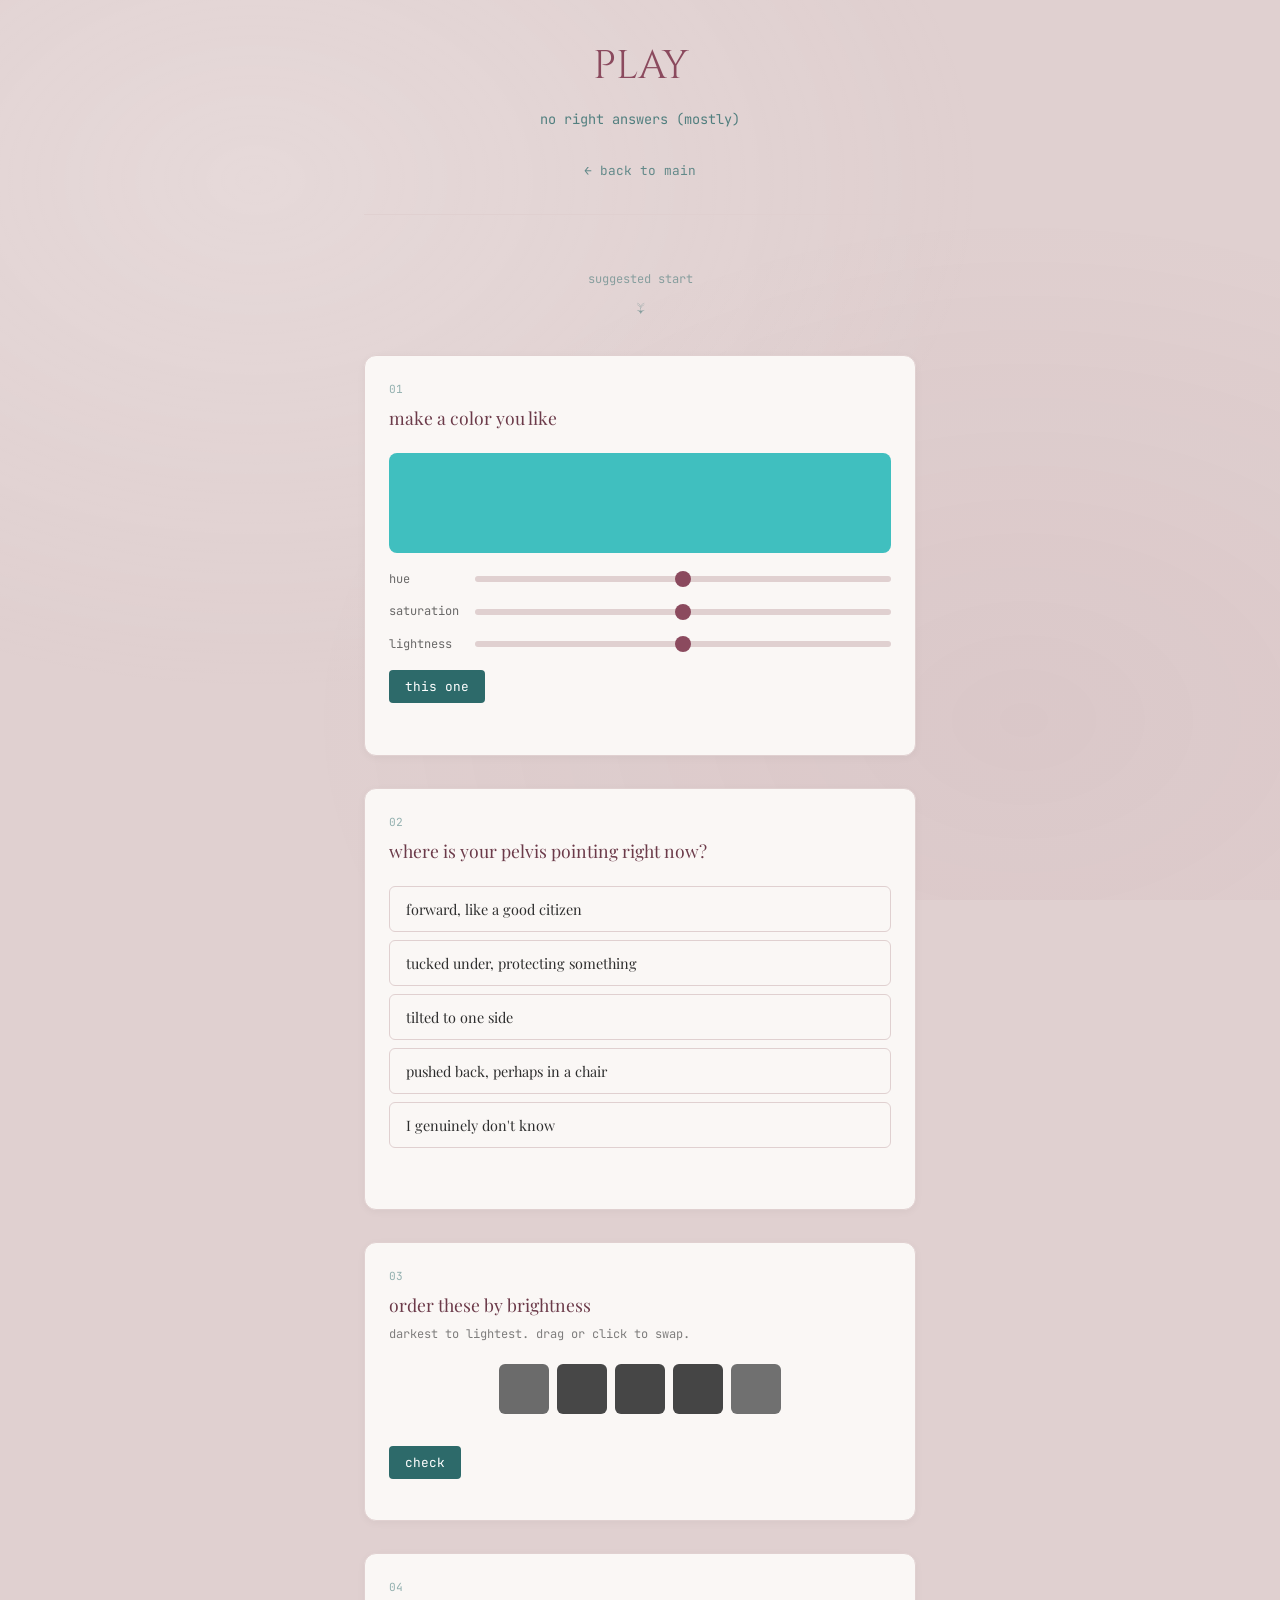
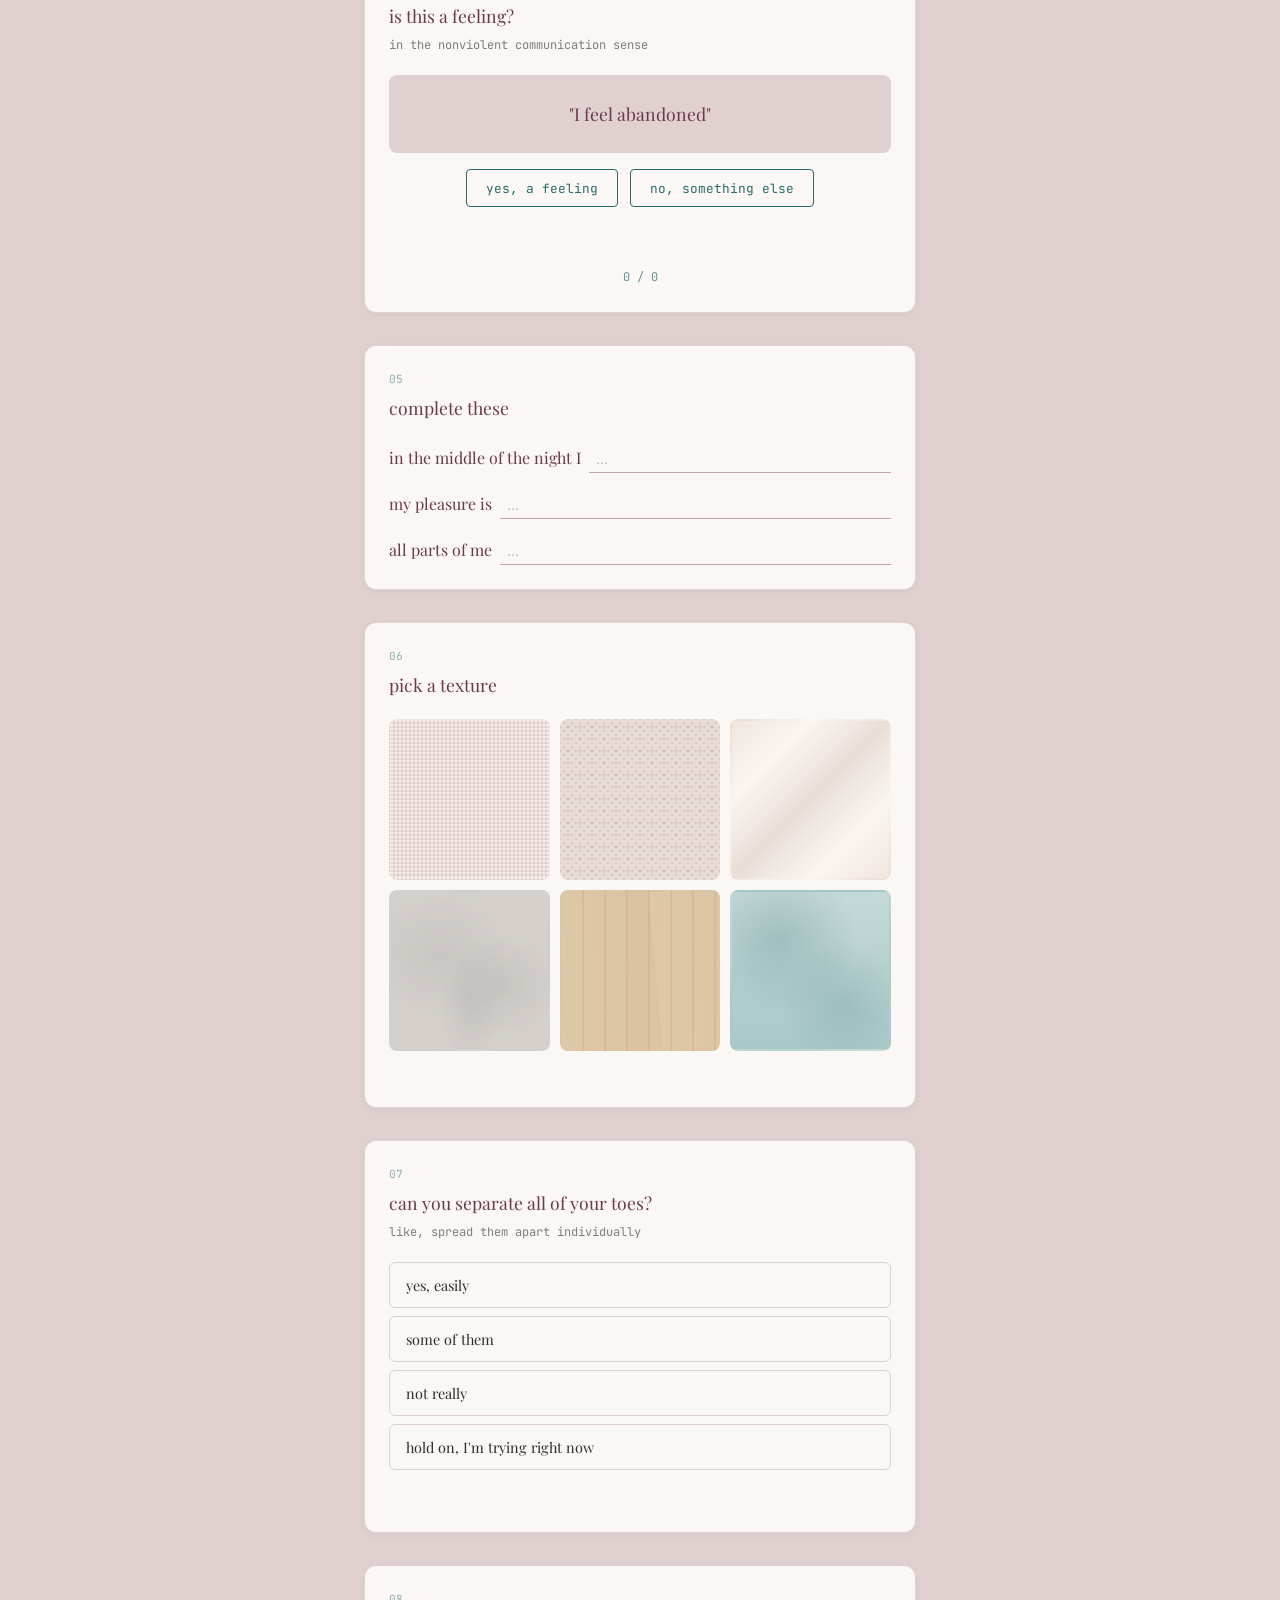
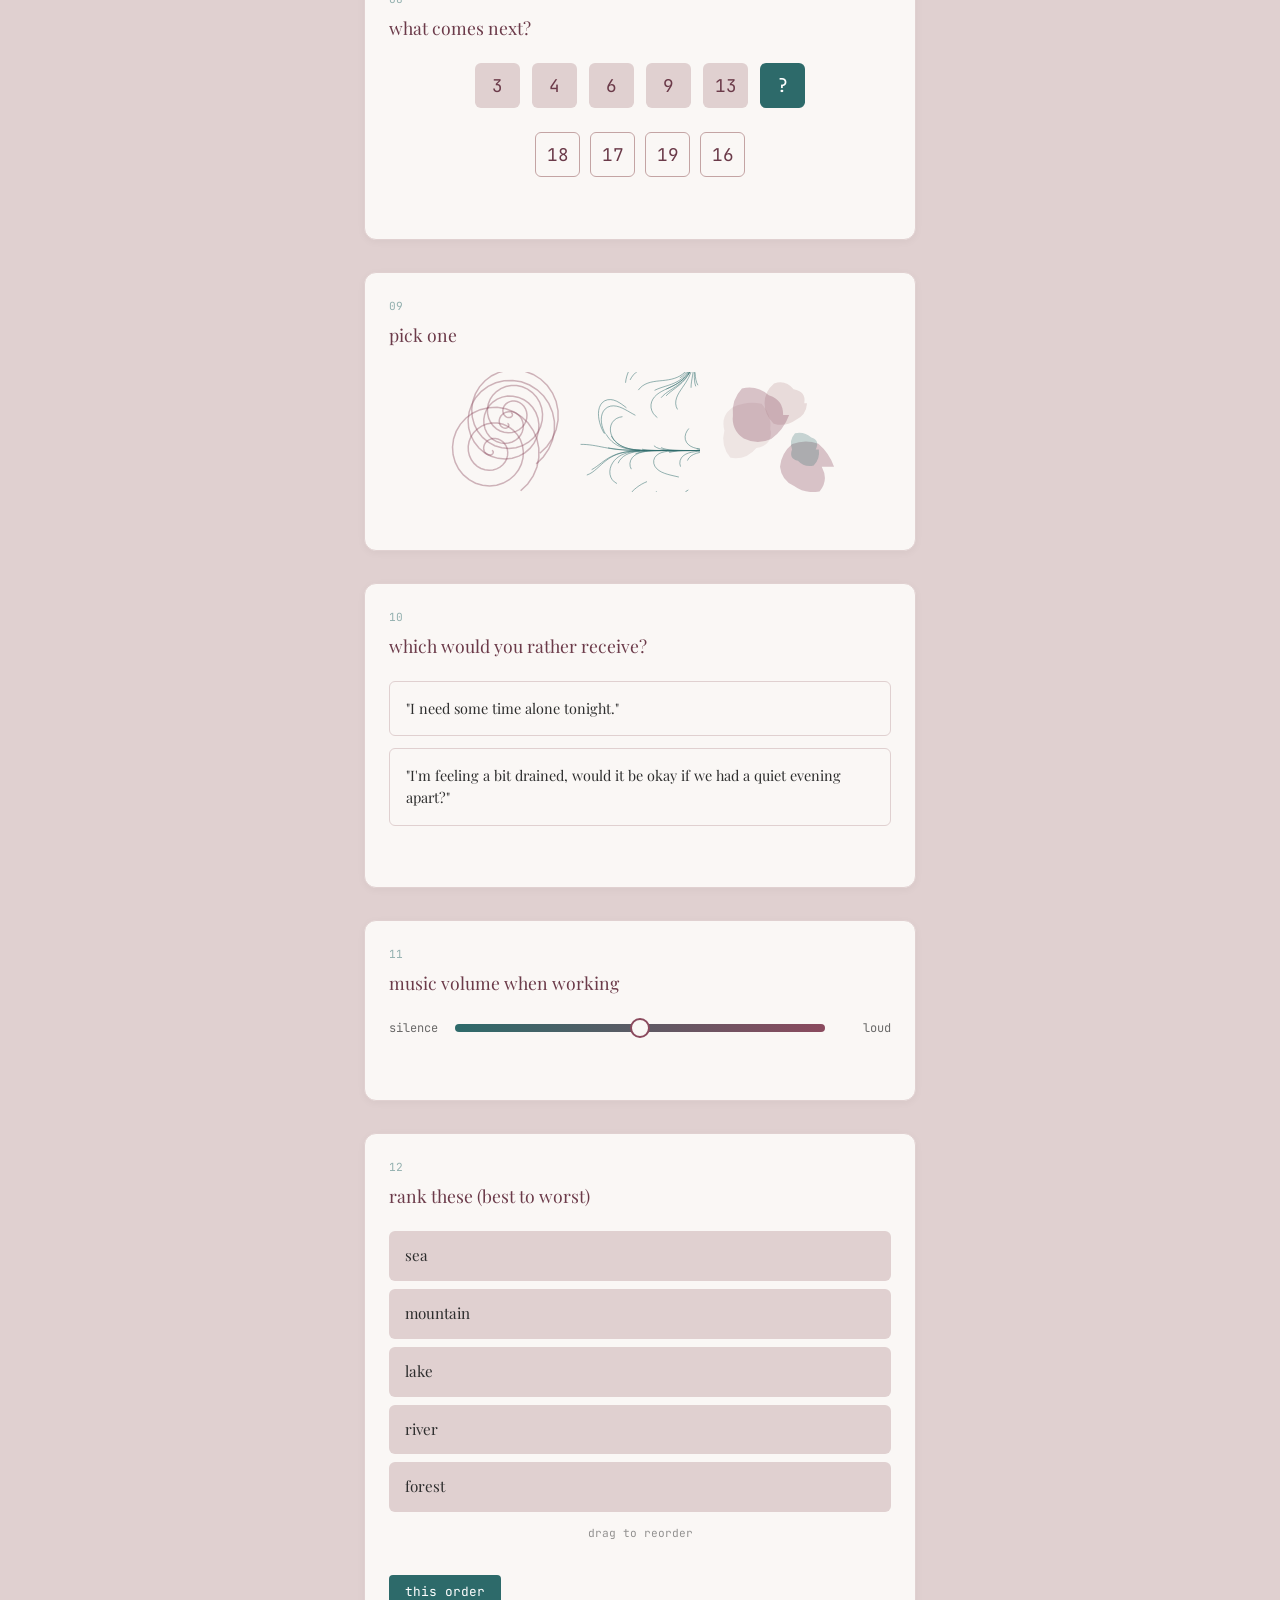
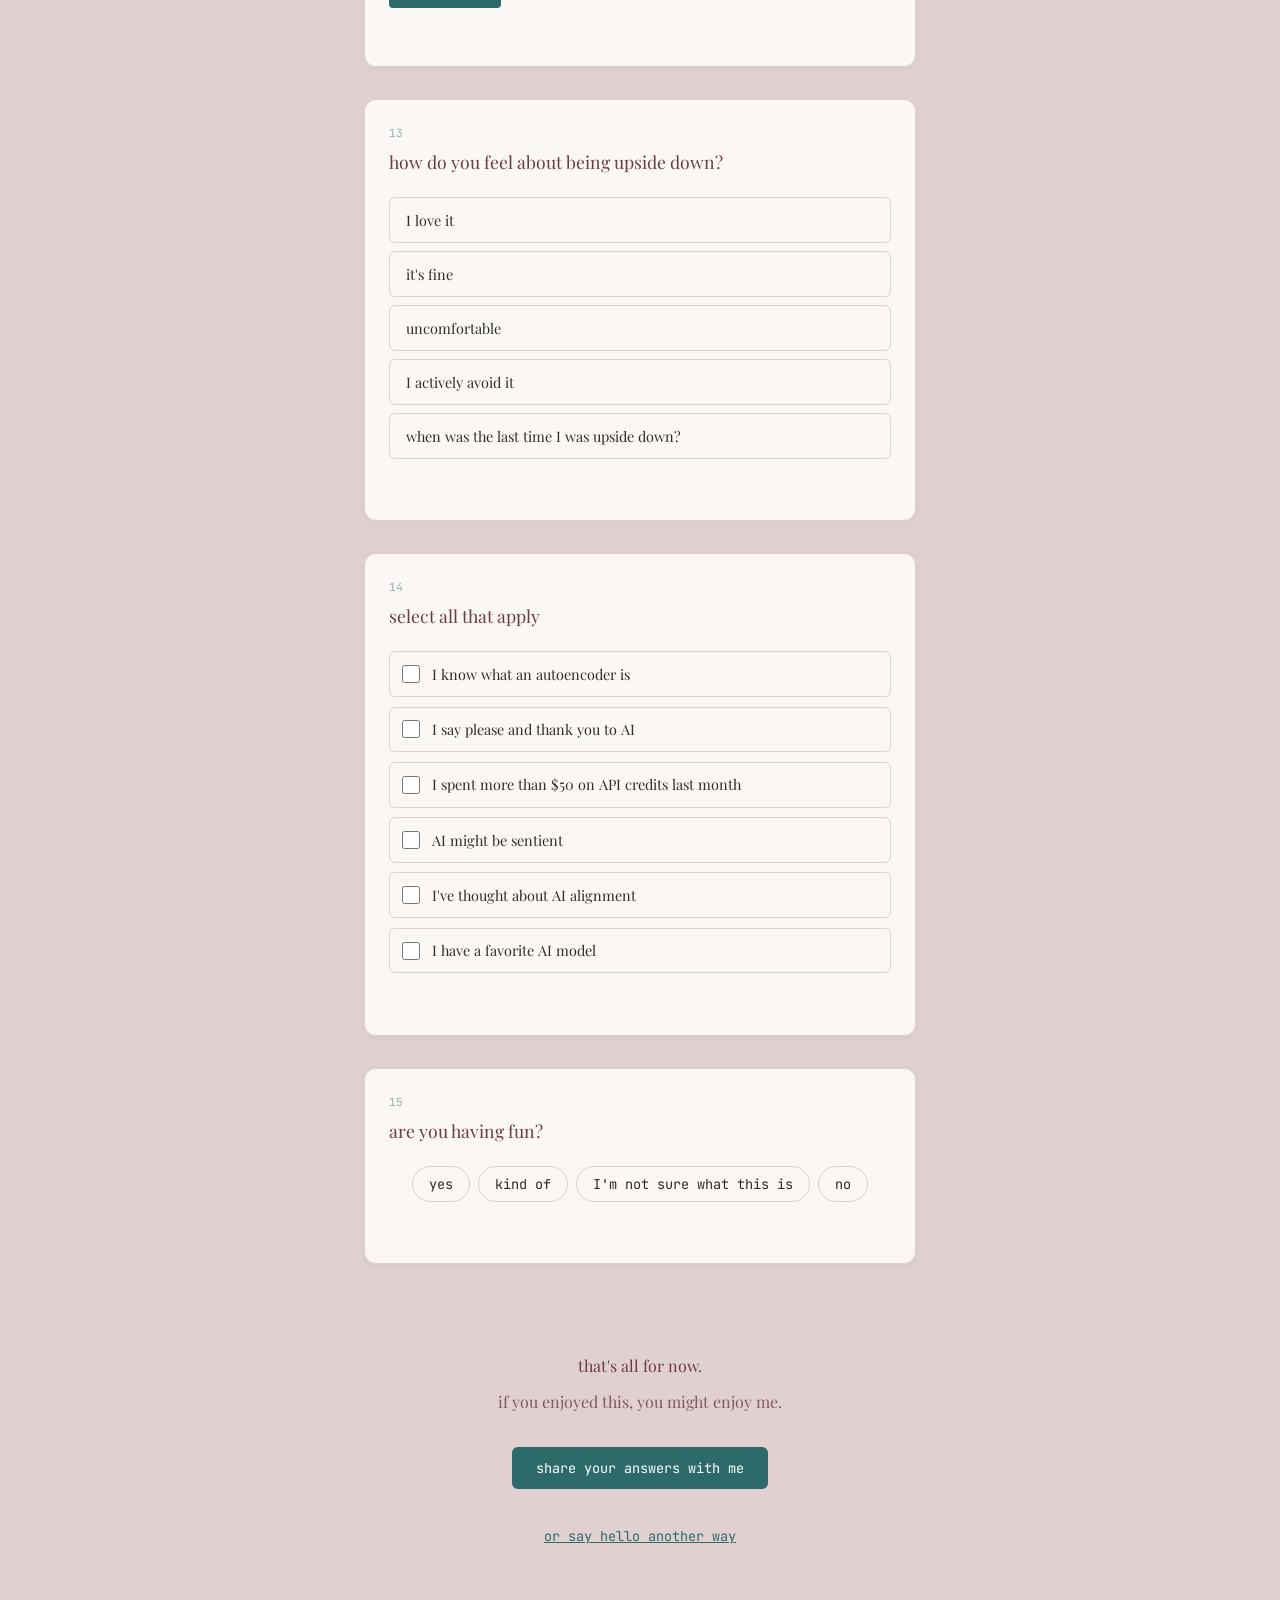
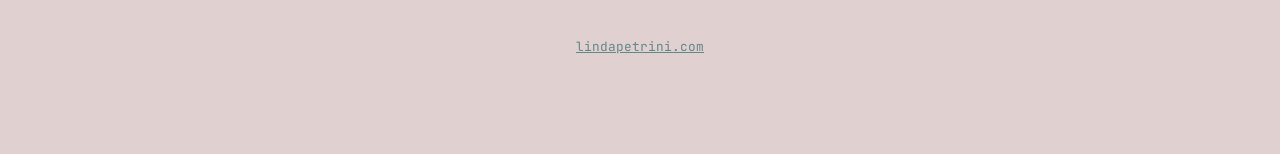
==== playground.html @ 52171fed "Enhance playground with new toys and features New toys added: - Music dial (lower = I like you more)" ====
<!DOCTYPE html>
<html lang="en">
<head>
    <meta charset="UTF-8">
    <meta name="viewport" content="width=device-width, initial-scale=1.0">
    <title>Playground - Linda</title>
    <link rel="preconnect" href="https://fonts.googleapis.com">
    <link rel="preconnect" href="https://fonts.gstatic.com" crossorigin>
    <link href="https://fonts.googleapis.com/css2?family=Cinzel+Decorative:wght@400;700&family=Playfair+Display:ital,wght@0,400;0,600;1,400&family=JetBrains+Mono:wght@400;500&display=swap" rel="stylesheet">
    <link rel="stylesheet" href="styles/main.css">
    <link rel="stylesheet" href="styles/playground.css">
</head>
<body>
    <div class="background-decoration"></div>

    <main class="playground-container">
        <header class="playground-header">
            <h1 class="playground-title">play</h1>
            <p class="playground-subtitle">no right answers (mostly)</p>
            <nav class="playground-nav">
                <a href="index.html" class="nav-link">&larr; back to main</a>
            </nav>
        </header>

        <!-- Suggested path indicator -->
        <div class="path-hint">
            <span class="path-text">suggested start</span>
            <span class="path-arrow">&darr;</span>
        </div>

        <!-- Toy 1: Color Maker -->
        <section class="toy" id="toy-color" data-order="1">
            <div class="toy-header">
                <span class="toy-number">01</span>
                <h2>make a color you like</h2>
            </div>
            <div class="toy-content">
                <div class="color-preview" id="color-preview"></div>
                <div class="color-sliders">
                    <div class="slider-group">
                        <label>hue</label>
                        <input type="range" id="hue-slider" min="0" max="360" value="180">
                    </div>
                    <div class="slider-group">
                        <label>saturation</label>
                        <input type="range" id="sat-slider" min="0" max="100" value="50">
                    </div>
                    <div class="slider-group">
                        <label>lightness</label>
                        <input type="range" id="light-slider" min="0" max="100" value="50">
                    </div>
                </div>
                <button class="toy-action" id="save-color">this one</button>
                <div class="color-saved" id="color-saved"></div>
            </div>
        </section>

        <!-- Toy 2: Body Check -->
        <section class="toy" id="toy-body" data-order="2">
            <div class="toy-header">
                <span class="toy-number">02</span>
                <h2>where is your pelvis pointing right now?</h2>
            </div>
            <div class="toy-content">
                <div class="body-options">
                    <button class="body-option" data-answer="forward">forward, like a good citizen</button>
                    <button class="body-option" data-answer="tucked">tucked under, protecting something</button>
                    <button class="body-option" data-answer="tilted">tilted to one side</button>
                    <button class="body-option" data-answer="back">pushed back, perhaps in a chair</button>
                    <button class="body-option" data-answer="unsure">I genuinely don't know</button>
                </div>
                <div class="body-response" id="body-response"></div>
            </div>
        </section>

        <!-- Toy 3: Shade Order -->
        <section class="toy" id="toy-shades" data-order="3">
            <div class="toy-header">
                <span class="toy-number">03</span>
                <h2>order these by brightness</h2>
                <p class="toy-hint">darkest to lightest. drag or click to swap.</p>
            </div>
            <div class="toy-content">
                <div class="shade-container" id="shade-container"></div>
                <button class="toy-action" id="check-shades">check</button>
                <div class="shade-result" id="shade-result"></div>
            </div>
        </section>

        <!-- Toy 4: Emotion or Not -->
        <section class="toy" id="toy-emotion" data-order="4">
            <div class="toy-header">
                <span class="toy-number">04</span>
                <h2>is this a feeling?</h2>
                <p class="toy-hint">in the nonviolent communication sense</p>
            </div>
            <div class="toy-content">
                <div class="emotion-card" id="emotion-card">
                    <p class="emotion-text" id="emotion-text"></p>
                </div>
                <div class="emotion-buttons">
                    <button class="emotion-btn" id="emotion-yes">yes, a feeling</button>
                    <button class="emotion-btn" id="emotion-no">no, something else</button>
                </div>
                <div class="emotion-feedback" id="emotion-feedback"></div>
                <div class="emotion-score">
                    <span id="emotion-correct">0</span> / <span id="emotion-total">0</span>
                </div>
            </div>
        </section>

        <!-- Toy 5: Autocomplete -->
        <section class="toy" id="toy-autocomplete" data-order="5">
            <div class="toy-header">
                <span class="toy-number">05</span>
                <h2>complete these</h2>
            </div>
            <div class="toy-content">
                <div class="autocomplete-prompts">
                    <div class="autocomplete-item">
                        <span class="prompt-start">in the middle of the night I</span>
                        <input type="text" class="prompt-input-inline" id="auto-1" placeholder="...">
                    </div>
                    <div class="autocomplete-item">
                        <span class="prompt-start">my pleasure is</span>
                        <input type="text" class="prompt-input-inline" id="auto-2" placeholder="...">
                    </div>
                    <div class="autocomplete-item">
                        <span class="prompt-start">all parts of me</span>
                        <input type="text" class="prompt-input-inline" id="auto-3" placeholder="...">
                    </div>
                </div>
            </div>
        </section>

        <!-- Toy 6: Texture Picker -->
        <section class="toy" id="toy-texture" data-order="6">
            <div class="toy-header">
                <span class="toy-number">06</span>
                <h2>pick a texture</h2>
            </div>
            <div class="toy-content">
                <div class="texture-grid" id="texture-grid">
                    <div class="texture-option" data-texture="linen" title="linen"></div>
                    <div class="texture-option" data-texture="wool" title="wool"></div>
                    <div class="texture-option" data-texture="silk" title="silk"></div>
                    <div class="texture-option" data-texture="stone" title="stone"></div>
                    <div class="texture-option" data-texture="wood" title="wood"></div>
                    <div class="texture-option" data-texture="water" title="water"></div>
                </div>
                <div class="texture-chosen" id="texture-chosen"></div>
            </div>
        </section>

        <!-- Toy 7: Toe Test -->
        <section class="toy" id="toy-toes" data-order="7">
            <div class="toy-header">
                <span class="toy-number">07</span>
                <h2>can you separate all of your toes?</h2>
                <p class="toy-hint">like, spread them apart individually</p>
            </div>
            <div class="toy-content">
                <div class="toe-options">
                    <button class="toe-option" data-answer="yes">yes, easily</button>
                    <button class="toe-option" data-answer="some">some of them</button>
                    <button class="toe-option" data-answer="no">not really</button>
                    <button class="toe-option" data-answer="trying">hold on, I'm trying right now</button>
                </div>
                <div class="toe-response" id="toe-response"></div>
                <div class="toe-proof" id="toe-proof">
                    <p class="proof-invite">prove it?</p>
                    <label class="upload-btn">
                        <input type="file" id="toe-upload" accept="image/*" hidden>
                        <span>upload toe pic</span>
                    </label>
                    <div class="toe-preview" id="toe-preview"></div>
                </div>
            </div>
        </section>

        <!-- Toy 8: Sequence -->
        <section class="toy" id="toy-sequence" data-order="8">
            <div class="toy-header">
                <span class="toy-number">08</span>
                <h2>what comes next?</h2>
            </div>
            <div class="toy-content">
                <div class="sequence-display" id="sequence-display"></div>
                <div class="sequence-options" id="sequence-options"></div>
                <div class="sequence-feedback" id="sequence-feedback"></div>
            </div>
        </section>

        <!-- Toy 9: Choose an image -->
        <section class="toy" id="toy-images" data-order="9">
            <div class="toy-header">
                <span class="toy-number">09</span>
                <h2>pick one</h2>
            </div>
            <div class="toy-content">
                <div class="image-grid">
                    <canvas class="image-option" id="image-1" width="120" height="120"></canvas>
                    <canvas class="image-option" id="image-2" width="120" height="120"></canvas>
                    <canvas class="image-option" id="image-3" width="120" height="120"></canvas>
                </div>
                <div class="image-chosen" id="image-chosen"></div>
            </div>
        </section>

        <!-- Toy 10: Message preference -->
        <section class="toy" id="toy-message" data-order="10">
            <div class="toy-header">
                <span class="toy-number">10</span>
                <h2>which would you rather receive?</h2>
            </div>
            <div class="toy-content">
                <div class="message-options">
                    <button class="message-option" data-choice="direct">"I need some time alone tonight."</button>
                    <button class="message-option" data-choice="soft">"I'm feeling a bit drained, would it be okay if we had a quiet evening apart?"</button>
                </div>
                <div class="message-response" id="message-response"></div>
            </div>
        </section>

        <!-- Toy 11: Music dial -->
        <section class="toy" id="toy-music" data-order="11">
            <div class="toy-header">
                <span class="toy-number">11</span>
                <h2>music volume when working</h2>
            </div>
            <div class="toy-content">
                <div class="dial-container">
                    <span class="dial-label">silence</span>
                    <input type="range" id="music-dial" min="0" max="100" value="50" class="dial-slider">
                    <span class="dial-label">loud</span>
                </div>
                <div class="dial-response" id="music-response"></div>
            </div>
        </section>

        <!-- Toy 12: Nature ranking -->
        <section class="toy" id="toy-nature" data-order="12">
            <div class="toy-header">
                <span class="toy-number">12</span>
                <h2>rank these (best to worst)</h2>
            </div>
            <div class="toy-content">
                <div class="rank-container" id="nature-rank">
                    <div class="rank-item" data-item="sea" draggable="true">sea</div>
                    <div class="rank-item" data-item="mountain" draggable="true">mountain</div>
                    <div class="rank-item" data-item="lake" draggable="true">lake</div>
                    <div class="rank-item" data-item="river" draggable="true">river</div>
                    <div class="rank-item" data-item="forest" draggable="true">forest</div>
                </div>
                <p class="rank-hint">drag to reorder</p>
                <button class="toy-action" id="save-nature">this order</button>
                <div class="rank-response" id="nature-response"></div>
            </div>
        </section>

        <!-- Toy 13: Upside down -->
        <section class="toy" id="toy-upside" data-order="13">
            <div class="toy-header">
                <span class="toy-number">13</span>
                <h2>how do you feel about being upside down?</h2>
            </div>
            <div class="toy-content">
                <div class="upside-options">
                    <button class="upside-option" data-answer="love">I love it</button>
                    <button class="upside-option" data-answer="fine">it's fine</button>
                    <button class="upside-option" data-answer="uncomfortable">uncomfortable</button>
                    <button class="upside-option" data-answer="never">I actively avoid it</button>
                    <button class="upside-option" data-answer="when">when was the last time I was upside down?</button>
                </div>
                <div class="upside-response" id="upside-response"></div>
            </div>
        </section>

        <!-- Toy 14: AI quiz -->
        <section class="toy" id="toy-ai" data-order="14">
            <div class="toy-header">
                <span class="toy-number">14</span>
                <h2>select all that apply</h2>
            </div>
            <div class="toy-content">
                <div class="ai-options">
                    <label class="ai-option">
                        <input type="checkbox" data-item="autoencoder">
                        <span>I know what an autoencoder is</span>
                    </label>
                    <label class="ai-option">
                        <input type="checkbox" data-item="polite">
                        <span>I say please and thank you to AI</span>
                    </label>
                    <label class="ai-option">
                        <input type="checkbox" data-item="credits">
                        <span>I spent more than $50 on API credits last month</span>
                    </label>
                    <label class="ai-option">
                        <input type="checkbox" data-item="sentient">
                        <span>AI might be sentient</span>
                    </label>
                    <label class="ai-option">
                        <input type="checkbox" data-item="alignment">
                        <span>I've thought about AI alignment</span>
                    </label>
                    <label class="ai-option">
                        <input type="checkbox" data-item="claude">
                        <span>I have a favorite AI model</span>
                    </label>
                </div>
                <div class="ai-response" id="ai-response"></div>
            </div>
        </section>

        <!-- Toy 15: Are you having fun? -->
        <section class="toy" id="toy-fun" data-order="15">
            <div class="toy-header">
                <span class="toy-number">15</span>
                <h2>are you having fun?</h2>
            </div>
            <div class="toy-content">
                <div class="fun-options">
                    <button class="fun-option" data-answer="yes">yes</button>
                    <button class="fun-option" data-answer="kind-of">kind of</button>
                    <button class="fun-option" data-answer="not-sure">I'm not sure what this is</button>
                    <button class="fun-option" data-answer="no">no</button>
                </div>
                <div class="fun-response" id="fun-response"></div>
            </div>
        </section>

        <!-- End -->
        <section class="playground-end">
            <p>that's all for now.</p>
            <p class="end-note">if you enjoyed this, you might enjoy me.</p>
            <div class="share-section">
                <button class="share-btn" id="share-results">share your answers with me</button>
                <div class="share-output" id="share-output"></div>
            </div>
            <p class="end-link"><a href="index.html">or say hello another way</a></p>
        </section>

        <footer class="playground-footer">
            <a href="https://lindapetrini.com">lindapetrini.com</a>
        </footer>
    </main>

    <script src="scripts/playground.js"></script>
</body>
</html>
---- styles/main.css ----
/* ==========================================
   DATE ME DOC - MAIN STYLES
   Blending warm elegance with interactive elements
   ========================================== */

/* CSS Custom Properties */
:root {
    /* Petrol green + Rosa antico palette */
    --color-cream: #FAF7F5;
    --color-cream-warm: #F5EFEB;
    --color-rosa: #C4A4A4;
    --color-rosa-light: #E0D0D0;
    --color-rosa-dark: #996B6B;
    --color-burgundy: #8B4A5E;
    --color-burgundy-dark: #6B3A49;
    --color-petrol: #2D6A6A;
    --color-petrol-light: #4A8B8B;
    --color-petrol-dark: #1E4A4A;

    /* Terminal/interactive accents - using petrol */
    --color-terminal-green: #4A8B8B;
    --color-terminal-green-dim: #2D6A6A;
    --color-terminal-bg: #1A2626;
    --color-terminal-text: #E0D0D0;

    /* Neutral */
    --color-text: #2D2D2D;
    --color-text-light: #5A5A5A;
    --color-white: #FFFFFF;
    --color-black: #000000;

    /* Typography */
    --font-display: 'Cinzel Decorative', serif;
    --font-body: 'Playfair Display', serif;
    --font-mono: 'JetBrains Mono', monospace;

    /* Spacing */
    --space-xs: 0.5rem;
    --space-sm: 1rem;
    --space-md: 2rem;
    --space-lg: 3rem;
    --space-xl: 4rem;

    /* Borders */
    --radius-sm: 0.5rem;
    --radius-md: 1rem;
    --radius-lg: 1.5rem;

    /* Transitions */
    --transition-fast: 150ms ease;
    --transition-medium: 300ms ease;
    --transition-slow: 500ms ease;
}

/* Reset & Base */
*, *::before, *::after {
    box-sizing: border-box;
    margin: 0;
    padding: 0;
}

html {
    font-size: 16px;
    scroll-behavior: smooth;
}

body {
    font-family: var(--font-body);
    color: var(--color-text);
    background: var(--color-rosa-light);
    line-height: 1.7;
    min-height: 100vh;
}

/* Background decoration */
.background-decoration {
    position: fixed;
    top: 0;
    left: 0;
    right: 0;
    bottom: 0;
    background:
        radial-gradient(ellipse at 20% 20%, rgba(255, 255, 255, 0.2) 0%, transparent 50%),
        radial-gradient(ellipse at 80% 80%, rgba(139, 74, 94, 0.06) 0%, transparent 50%);
    pointer-events: none;
    z-index: -1;
}

/* Container */
.container {
    max-width: 52rem;
    margin: 0 auto;
    padding: var(--space-md);
}

/* Header */
.header {
    text-align: center;
    padding: var(--space-xl) 0 var(--space-lg);
}

.title {
    font-family: var(--font-display);
    font-size: clamp(2.5rem, 8vw, 4rem);
    font-weight: 400;
    color: var(--color-brown-dark);
    letter-spacing: 0.05em;
    margin-bottom: var(--space-sm);
}

.subtitle {
    font-style: italic;
    color: var(--color-text-light);
    font-size: 1.1rem;
}

/* Progress Indicator */
.progress-container {
    display: flex;
    align-items: center;
    justify-content: center;
    gap: 0;
    margin-bottom: var(--space-lg);
    flex-wrap: wrap;
}

.progress-knot {
    display: flex;
    flex-direction: column;
    align-items: center;
    gap: var(--space-xs);
}

.knot-icon {
    width: 3rem;
    height: 3rem;
    border-radius: 50%;
    display: flex;
    align-items: center;
    justify-content: center;
    transition: var(--transition-medium);
    overflow: hidden;
    background: var(--color-cream);
    box-shadow: 0 2px 8px rgba(0, 0, 0, 0.1);
}

.knot-icon.active {
    box-shadow: 0 2px 12px rgba(139, 74, 94, 0.3);
}

.knot-icon.locked {
    opacity: 0.6;
}

.knot-icon.unlocked {
    box-shadow: 0 2px 12px rgba(45, 106, 106, 0.4);
}

.knot-icon canvas {
    border-radius: 50%;
}

.progress-knot span {
    font-size: 0.75rem;
    color: var(--color-text-light);
    text-transform: uppercase;
    letter-spacing: 0.1em;
}

.progress-line {
    width: 3rem;
    height: 2px;
    background: var(--color-cream-warm);
    transition: var(--transition-medium);
}

.progress-line.completed {
    background: var(--color-terminal-green);
}

/* Content Sections */
.content-section {
    background: var(--color-white);
    border-radius: var(--radius-lg);
    padding: var(--space-lg);
    margin-bottom: var(--space-md);
    box-shadow: 0 4px 20px rgba(0, 0, 0, 0.08);
    transition: var(--transition-medium);
}

.content-section.locked {
    display: none;
}

.content-section.unlocking {
    animation: unlockSection 0.6s ease forwards;
}

@keyframes unlockSection {
    from {
        opacity: 0;
        transform: translateY(20px);
    }
    to {
        opacity: 1;
        transform: translateY(0);
    }
}

.section-content h2 {
    font-family: var(--font-display);
    font-size: 1.8rem;
    color: var(--color-brown-dark);
    margin-bottom: var(--space-md);
    text-align: center;
}

.section-content h3 {
    font-size: 1.3rem;
    color: var(--color-burgundy);
    margin-top: var(--space-md);
    margin-bottom: var(--space-sm);
}

.section-content h4 {
    font-size: 1.1rem;
    color: var(--color-burgundy);
    margin-bottom: var(--space-xs);
}

/* Intro Grid */
.intro-grid {
    display: grid;
    grid-template-columns: repeat(auto-fit, minmax(140px, 1fr));
    gap: var(--space-sm);
    margin-bottom: var(--space-md);
}

.intro-card {
    background: var(--color-cream);
    padding: var(--space-sm);
    border-radius: var(--radius-sm);
    text-align: center;
}

.intro-card .label {
    display: block;
    font-size: 0.75rem;
    text-transform: uppercase;
    letter-spacing: 0.1em;
    color: var(--color-text-light);
    margin-bottom: var(--space-xs);
}

.intro-card .value {
    display: block;
    font-weight: 600;
    color: var(--color-burgundy);
}

/* Prose */
.prose {
    font-size: 1.05rem;
}

.prose p {
    margin-bottom: var(--space-sm);
}

.prose ul {
    margin-left: var(--space-md);
    margin-bottom: var(--space-sm);
}

.prose li {
    margin-bottom: var(--space-xs);
}

/* Values List */
.values-list {
    list-style: none;
    margin-left: 0;
}

.values-list li {
    padding-left: var(--space-md);
    position: relative;
}

.values-list li::before {
    content: "~";
    position: absolute;
    left: 0;
    color: var(--color-burgundy);
    font-family: var(--font-mono);
}

/* Two Sides */
.two-sides {
    display: grid;
    grid-template-columns: repeat(auto-fit, minmax(200px, 1fr));
    gap: var(--space-sm);
    margin: var(--space-sm) 0;
}

.side {
    padding: var(--space-sm);
    border-radius: var(--radius-sm);
}

.side.technical {
    background: linear-gradient(135deg, var(--color-cream), #f0f0f0);
    border-left: 3px solid var(--color-terminal-green);
}

.side.embodied {
    background: linear-gradient(135deg, var(--color-cream), var(--color-cream-warm));
    border-left: 3px solid var(--color-burgundy);
}

.side p {
    font-size: 0.95rem;
    margin-bottom: 0;
}

/* Day Timeline */
.day-timeline {
    margin: var(--space-sm) 0;
}

.time-block {
    padding: var(--space-sm) 0;
    padding-left: var(--space-md);
    border-left: 2px solid var(--color-cream-warm);
    position: relative;
}

.time-block::before {
    content: "";
    position: absolute;
    left: -5px;
    top: var(--space-sm);
    width: 8px;
    height: 8px;
    border-radius: 50%;
    background: var(--color-burgundy);
}

.time-block .time {
    font-family: var(--font-mono);
    font-size: 0.85rem;
    color: var(--color-burgundy);
    text-transform: uppercase;
    letter-spacing: 0.05em;
}

.time-block p {
    margin-top: var(--space-xs);
    margin-bottom: 0;
}

/* About You List */
.about-you-list,
.together-list {
    list-style: none;
    margin-left: 0;
    columns: 2;
    column-gap: var(--space-md);
}

.about-you-list li,
.together-list li {
    padding-left: var(--space-sm);
    position: relative;
    break-inside: avoid;
}

.about-you-list li::before,
.together-list li::before {
    content: ">";
    position: absolute;
    left: 0;
    color: var(--color-terminal-green);
    font-family: var(--font-mono);
}

@media (max-width: 500px) {
    .about-you-list,
    .together-list {
        columns: 1;
    }
}

/* Manifestation Grid */
.manifestation-intro {
    font-style: italic;
    text-align: center;
    color: var(--color-text-light);
    margin-bottom: var(--space-md);
}

.manifestation-grid {
    display: grid;
    grid-template-columns: repeat(auto-fit, minmax(250px, 1fr));
    gap: var(--space-sm);
    margin-bottom: var(--space-md);
}

.manifest-item {
    background: var(--color-cream);
    padding: var(--space-sm);
    border-radius: var(--radius-sm);
    border-left: 3px solid var(--color-burgundy);
}

.manifest-item p {
    font-size: 0.95rem;
    margin-bottom: 0;
}

.dealbreakers {
    background: var(--color-cream-warm);
    padding: var(--space-sm);
    border-radius: var(--radius-sm);
    font-style: italic;
}

/* Terminal Box */
.puzzle-invitation {
    margin-top: var(--space-lg);
}

.terminal-box {
    background: var(--color-terminal-bg);
    border-radius: var(--radius-md);
    overflow: hidden;
    box-shadow: 0 4px 20px rgba(0, 0, 0, 0.2);
}

.terminal-header {
    background: #2d2d2d;
    padding: var(--space-xs) var(--space-sm);
    display: flex;
    align-items: center;
    gap: var(--space-xs);
}

.terminal-dot {
    width: 12px;
    height: 12px;
    border-radius: 50%;
    background: #ff5f56;
}

.terminal-dot:nth-child(2) {
    background: #ffbd2e;
}

.terminal-dot:nth-child(3) {
    background: #27ca40;
}

.terminal-title {
    margin-left: var(--space-sm);
    font-family: var(--font-mono);
    font-size: 0.85rem;
    color: var(--color-terminal-text);
    opacity: 0.7;
}

.terminal-body {
    padding: var(--space-md);
}

.terminal-text {
    font-family: var(--font-mono);
    font-size: 0.9rem;
    color: var(--color-terminal-text);
    margin-bottom: var(--space-sm);
    line-height: 1.6;
}

.terminal-text::before {
    content: "> ";
    color: var(--color-terminal-green);
}

.terminal-text.typing::after {
    content: "▋";
    animation: blink 1s step-end infinite;
    color: var(--color-terminal-green);
}

@keyframes blink {
    50% { opacity: 0; }
}

.puzzle-button {
    display: inline-flex;
    align-items: center;
    gap: var(--space-sm);
    background: transparent;
    border: 1px solid var(--color-terminal-green);
    color: var(--color-terminal-green);
    font-family: var(--font-mono);
    font-size: 0.9rem;
    padding: var(--space-sm) var(--space-md);
    border-radius: var(--radius-sm);
    cursor: pointer;
    transition: var(--transition-fast);
    margin-top: var(--space-sm);
}

.puzzle-button:hover {
    background: var(--color-terminal-green);
    color: var(--color-terminal-bg);
}

.button-icon {
    transition: transform var(--transition-fast);
}

.puzzle-button:hover .button-icon {
    transform: translateX(4px);
}

/* Puzzle Sections */
.puzzle-section {
    position: fixed;
    top: 0;
    left: 0;
    right: 0;
    bottom: 0;
    background: rgba(0, 0, 0, 0.9);
    display: none;
    align-items: center;
    justify-content: center;
    z-index: 1000;
    padding: var(--space-md);
}

.puzzle-section.active {
    display: flex;
}

.puzzle-container {
    background: var(--color-white);
    border-radius: var(--radius-lg);
    padding: var(--space-lg);
    max-width: 600px;
    width: 100%;
    max-height: 90vh;
    overflow-y: auto;
    position: relative;
}

.puzzle-header {
    text-align: center;
    margin-bottom: var(--space-md);
}

.puzzle-header h3 {
    font-family: var(--font-display);
    font-size: 1.5rem;
    color: var(--color-brown-dark);
    margin-bottom: var(--space-sm);
}

.puzzle-header p {
    color: var(--color-text-light);
}

.close-puzzle {
    position: absolute;
    top: var(--space-sm);
    right: var(--space-sm);
    background: none;
    border: none;
    font-size: 1.5rem;
    color: var(--color-text-light);
    cursor: pointer;
    width: 2rem;
    height: 2rem;
    display: flex;
    align-items: center;
    justify-content: center;
    border-radius: 50%;
    transition: var(--transition-fast);
}

.close-puzzle:hover {
    background: var(--color-cream);
    color: var(--color-burgundy);
}

/* Knot Display Areas */
.reference-knot {
    display: flex;
    justify-content: center;
    margin-bottom: var(--space-md);
    padding: var(--space-sm);
    background: var(--color-cream);
    border-radius: var(--radius-sm);
}

.reference-knot svg {
    width: 150px;
    height: 150px;
}

.knot-options {
    display: grid;
    grid-template-columns: repeat(2, 1fr);
    gap: var(--space-sm);
}

.knot-option {
    padding: var(--space-sm);
    background: var(--color-cream);
    border-radius: var(--radius-sm);
    cursor: pointer;
    border: 2px solid transparent;
    transition: var(--transition-fast);
    display: flex;
    justify-content: center;
}

.knot-option:hover {
    border-color: var(--color-rosa-light);
}

.knot-option.selected {
    border-color: var(--color-burgundy);
}

.knot-option.correct {
    border-color: var(--color-terminal-green);
    background: rgba(80, 200, 120, 0.1);
}

.knot-option.incorrect {
    border-color: #ff5f56;
    background: rgba(255, 95, 86, 0.1);
}

.knot-option svg {
    width: 100px;
    height: 100px;
}

/* Puzzle 2: Equivalence */
.puzzle-content.equivalence {
    text-align: center;
}

.knot-pair {
    display: flex;
    justify-content: center;
    gap: var(--space-lg);
    margin-bottom: var(--space-md);
    flex-wrap: wrap;
}

.knot-pair .knot-display {
    padding: var(--space-sm);
    background: var(--color-cream);
    border-radius: var(--radius-sm);
}

.knot-pair svg {
    width: 120px;
    height: 120px;
}

.equivalence-buttons {
    display: flex;
    gap: var(--space-sm);
    justify-content: center;
    flex-wrap: wrap;
}

.equiv-button,
.unknot-button {
    padding: var(--space-sm) var(--space-md);
    background: var(--color-cream);
    border: 2px solid var(--color-rosa-light);
    border-radius: var(--radius-sm);
    font-family: var(--font-body);
    font-size: 1rem;
    cursor: pointer;
    transition: var(--transition-fast);
}

.equiv-button:hover,
.unknot-button:hover {
    border-color: var(--color-burgundy);
    background: var(--color-cream-warm);
}

/* Puzzle 3: Unknotting */
.puzzle-content.unknotting {
    text-align: center;
}

.unknot-display {
    display: flex;
    justify-content: center;
    margin-bottom: var(--space-md);
    padding: var(--space-md);
    background: var(--color-cream);
    border-radius: var(--radius-sm);
}

.unknot-display svg {
    width: 180px;
    height: 180px;
}

.unknot-buttons {
    display: flex;
    flex-direction: column;
    gap: var(--space-sm);
    align-items: center;
}

/* Puzzle Feedback */
.puzzle-feedback {
    margin-top: var(--space-md);
    text-align: center;
    min-height: 2rem;
}

.feedback-text {
    font-family: var(--font-mono);
    font-size: 0.9rem;
    padding: var(--space-sm);
    border-radius: var(--radius-sm);
}

.feedback-text.success {
    background: rgba(80, 200, 120, 0.1);
    color: var(--color-terminal-green-dim);
}

.feedback-text.error {
    background: rgba(255, 95, 86, 0.1);
    color: #cc4a42;
}

.feedback-text.hint {
    background: rgba(255, 189, 46, 0.1);
    color: #b38600;
}

/* Contact Section */
.contact-section {
    text-align: center;
    margin-top: var(--space-lg);
    padding-top: var(--space-lg);
    border-top: 1px solid var(--color-cream-warm);
}

.contact-section h3 {
    font-family: var(--font-display);
    font-size: 1.5rem;
    margin-bottom: var(--space-sm);
}

.contact-links {
    display: flex;
    justify-content: center;
    gap: var(--space-md);
    margin: var(--space-md) 0;
}

.contact-link {
    display: inline-flex;
    align-items: center;
    gap: var(--space-xs);
    padding: var(--space-sm) var(--space-md);
    background: var(--color-burgundy);
    color: var(--color-white);
    text-decoration: none;
    border-radius: var(--radius-sm);
    font-family: var(--font-mono);
    transition: var(--transition-fast);
}

.contact-link:hover {
    background: var(--color-brown-dark);
    transform: translateY(-2px);
}

.contact-icon {
    font-size: 1.2rem;
}

.contact-note {
    font-style: italic;
    color: var(--color-text-light);
    font-size: 0.95rem;
}

/* Footer */
.footer {
    text-align: center;
    padding: var(--space-lg) 0;
    color: var(--color-text-light);
    font-size: 0.9rem;
}

.footer a {
    color: var(--color-burgundy);
    text-decoration: none;
}

.footer a:hover {
    text-decoration: underline;
}

.footer .playground-link {
    font-family: var(--font-mono);
    font-size: 0.8rem;
    color: var(--color-petrol);
    opacity: 0.7;
    transition: opacity 0.2s;
}

.footer .playground-link:hover {
    opacity: 1;
}

/* Prompt Sections */
.prompt-section {
    position: fixed;
    top: 0;
    left: 0;
    right: 0;
    bottom: 0;
    background: rgba(26, 38, 38, 0.95);
    display: none;
    align-items: center;
    justify-content: center;
    z-index: 1000;
    padding: var(--space-md);
}

.prompt-section.active {
    display: flex;
}

.prompt-container {
    background: var(--color-cream);
    border-radius: var(--radius-lg);
    padding: var(--space-lg);
    max-width: 500px;
    width: 100%;
    max-height: 90vh;
    overflow-y: auto;
    position: relative;
    transition: transform 0.3s ease;
}

.prompt-container.nudge {
    animation: nudge 0.3s ease;
}

@keyframes nudge {
    0%, 100% { transform: translateX(0); }
    25% { transform: translateX(-5px); }
    75% { transform: translateX(5px); }
}

.prompt-header {
    text-align: center;
    margin-bottom: var(--space-md);
}

.prompt-header h3 {
    font-family: var(--font-display);
    font-size: 1.4rem;
    color: var(--color-burgundy-dark);
    margin-bottom: var(--space-sm);
}

.prompt-subtext {
    color: var(--color-text-light);
    font-style: italic;
    font-size: 0.95rem;
}

.prompt-content {
    text-align: center;
}

.abstract-pattern {
    margin: 0 auto var(--space-md);
    border-radius: var(--radius-md);
    overflow: hidden;
    display: flex;
    justify-content: center;
}

.abstract-pattern canvas {
    border-radius: var(--radius-md);
    max-width: 100%;
    height: auto;
}

.prompt-instruction {
    color: var(--color-text-light);
    font-size: 0.9rem;
    margin-bottom: var(--space-md);
}

.prompt-inputs {
    display: flex;
    flex-direction: column;
    gap: var(--space-sm);
    margin-bottom: var(--space-md);
}

.prompt-input {
    padding: var(--space-sm);
    border: 1px solid var(--color-rosa);
    border-radius: var(--radius-sm);
    font-family: var(--font-body);
    font-size: 1rem;
    background: var(--color-cream-warm);
    transition: var(--transition-fast);
}

.prompt-input:focus {
    outline: none;
    border-color: var(--color-petrol);
    box-shadow: 0 0 0 2px rgba(45, 106, 106, 0.2);
}

.prompt-textarea {
    width: 100%;
    min-height: 120px;
    padding: var(--space-sm);
    border: 1px solid var(--color-rosa);
    border-radius: var(--radius-sm);
    font-family: var(--font-body);
    font-size: 1rem;
    background: var(--color-cream-warm);
    resize: vertical;
    margin-bottom: var(--space-md);
    transition: var(--transition-fast);
}

.prompt-textarea:focus {
    outline: none;
    border-color: var(--color-petrol);
    box-shadow: 0 0 0 2px rgba(45, 106, 106, 0.2);
}

.submit-prompt {
    padding: var(--space-sm) var(--space-lg);
    background: var(--color-petrol);
    color: var(--color-cream);
    border: none;
    border-radius: var(--radius-sm);
    font-family: var(--font-mono);
    font-size: 0.95rem;
    cursor: pointer;
    transition: var(--transition-fast);
}

.submit-prompt:hover {
    background: var(--color-petrol-dark);
}

.close-prompt {
    position: absolute;
    top: var(--space-sm);
    right: var(--space-sm);
    background: none;
    border: none;
    font-size: 1.5rem;
    color: var(--color-text-light);
    cursor: pointer;
    width: 2rem;
    height: 2rem;
    display: flex;
    align-items: center;
    justify-content: center;
    border-radius: 50%;
    transition: var(--transition-fast);
}

.close-prompt:hover {
    background: var(--color-rosa-light);
    color: var(--color-burgundy);
}

/* Prompt invitation (replaces puzzle-invitation) */
.prompt-invitation {
    margin-top: var(--space-lg);
}

.prompt-button {
    display: inline-flex;
    align-items: center;
    gap: var(--space-sm);
    background: transparent;
    border: 1px solid var(--color-terminal-green);
    color: var(--color-terminal-green);
    font-family: var(--font-mono);
    font-size: 0.9rem;
    padding: var(--space-sm) var(--space-md);
    border-radius: var(--radius-sm);
    cursor: pointer;
    transition: var(--transition-fast);
    margin-top: var(--space-sm);
}

.prompt-button:hover {
    background: var(--color-terminal-green);
    color: var(--color-terminal-bg);
}

/* Easter Eggs */
.easter-egg-word {
    cursor: pointer;
    transition: var(--transition-fast);
    border-bottom: 1px dotted transparent;
}

.easter-egg-word:hover {
    color: var(--color-petrol);
    border-bottom-color: var(--color-petrol);
}

.easter-egg-popup {
    position: fixed;
    top: 0;
    left: 0;
    right: 0;
    bottom: 0;
    background: rgba(26, 38, 38, 0.9);
    display: none;
    align-items: center;
    justify-content: center;
    z-index: 2000;
    padding: var(--space-md);
}

.easter-egg-popup.active {
    display: flex;
}

.easter-egg-content {
    background: var(--color-cream);
    padding: var(--space-lg);
    border-radius: var(--radius-lg);
    max-width: 400px;
    text-align: center;
    animation: popIn 0.3s ease;
}

@keyframes popIn {
    from {
        transform: scale(0.9);
        opacity: 0;
    }
    to {
        transform: scale(1);
        opacity: 1;
    }
}

.easter-egg-text {
    font-size: 1.05rem;
    line-height: 1.7;
    margin-bottom: var(--space-md);
    color: var(--color-text);
}

.easter-egg-content button {
    padding: var(--space-xs) var(--space-md);
    background: var(--color-petrol);
    color: var(--color-cream);
    border: none;
    border-radius: var(--radius-sm);
    font-family: var(--font-mono);
    font-size: 0.85rem;
    cursor: pointer;
    transition: var(--transition-fast);
}

.easter-egg-content button:hover {
    background: var(--color-petrol-dark);
}

/* Draggable title */
#draggable-title {
    cursor: grab;
    user-select: none;
    transition: var(--transition-fast);
}

#draggable-title:active {
    cursor: grabbing;
}

#draggable-title.dragging {
    opacity: 0.6;
    transform: scale(0.95);
}

/* Drop zone for easter egg */
.drop-zone {
    position: fixed;
    bottom: var(--space-lg);
    right: var(--space-lg);
    width: 60px;
    height: 60px;
    border: 2px dashed var(--color-petrol);
    border-radius: 50%;
    display: flex;
    align-items: center;
    justify-content: center;
    opacity: 0;
    pointer-events: none;
    transition: var(--transition-medium);
    background: rgba(45, 106, 106, 0.1);
}

.drop-zone.visible {
    opacity: 1;
    pointer-events: all;
}

.drop-zone.hover {
    background: rgba(45, 106, 106, 0.3);
    transform: scale(1.1);
    border-style: solid;
}

.drop-zone span {
    font-family: var(--font-mono);
    color: var(--color-petrol);
    font-size: 1.5rem;
}

/* Sparkle animation */
.sparkle {
    position: fixed;
    width: 8px;
    height: 8px;
    border-radius: 50%;
    pointer-events: none;
    animation: sparkleAnim 1s ease-out forwards;
    z-index: 3000;
}

@keyframes sparkleAnim {
    0% {
        transform: scale(0) rotate(0deg);
        opacity: 1;
    }
    50% {
        transform: scale(1) rotate(180deg);
        opacity: 0.8;
    }
    100% {
        transform: scale(0.5) rotate(360deg) translateY(-50px);
        opacity: 0;
    }
}

/* Responsive */
@media (max-width: 600px) {
    .container {
        padding: var(--space-sm);
    }

    .content-section {
        padding: var(--space-md);
    }

    .knot-options {
        grid-template-columns: 1fr;
    }

    .progress-container {
        gap: var(--space-xs);
    }

    .progress-line {
        width: 1.5rem;
    }

    .drop-zone {
        bottom: var(--space-sm);
        right: var(--space-sm);
    }

    .prompt-container {
        padding: var(--space-md);
    }
}
---- styles/playground.css ----
/**
 * Playground Styles
 * A scattered collection of interactive toys
 */

/* Layout */
.playground-container {
    max-width: 600px;
    margin: 0 auto;
    padding: 2rem 1.5rem 4rem;
}

.playground-header {
    text-align: center;
    margin-bottom: 3rem;
    padding-bottom: 2rem;
    border-bottom: 1px solid var(--color-rosa-light);
}

.playground-title {
    font-family: var(--font-display);
    font-size: 2.5rem;
    color: var(--color-burgundy);
    margin-bottom: 0.5rem;
    font-weight: 400;
}

.playground-subtitle {
    font-family: var(--font-mono);
    font-size: 0.85rem;
    color: var(--color-petrol);
    opacity: 0.8;
}

.playground-nav {
    margin-top: 1.5rem;
}

.nav-link {
    font-family: var(--font-mono);
    font-size: 0.8rem;
    color: var(--color-petrol);
    text-decoration: none;
    opacity: 0.7;
    transition: opacity 0.2s;
}

.nav-link:hover {
    opacity: 1;
}

/* Path hint */
.path-hint {
    text-align: center;
    margin-bottom: 2rem;
    opacity: 0.5;
}

.path-text {
    font-family: var(--font-mono);
    font-size: 0.75rem;
    color: var(--color-petrol);
}

.path-arrow {
    display: block;
    font-size: 1.2rem;
    color: var(--color-petrol);
    animation: gentle-bounce 2s ease-in-out infinite;
}

@keyframes gentle-bounce {
    0%, 100% { transform: translateY(0); }
    50% { transform: translateY(4px); }
}

/* Individual Toy */
.toy {
    background: var(--color-cream);
    border-radius: 12px;
    padding: 1.5rem;
    margin-bottom: 2rem;
    box-shadow: 0 2px 8px rgba(0, 0, 0, 0.04);
    border: 1px solid var(--color-rosa-light);
}

.toy-header {
    margin-bottom: 1.25rem;
}

.toy-number {
    font-family: var(--font-mono);
    font-size: 0.7rem;
    color: var(--color-petrol);
    opacity: 0.5;
    display: block;
    margin-bottom: 0.25rem;
}

.toy-header h2 {
    font-family: var(--font-body);
    font-size: 1.1rem;
    font-weight: 400;
    color: var(--color-burgundy-dark);
    margin: 0;
}

.toy-hint {
    font-family: var(--font-mono);
    font-size: 0.75rem;
    color: var(--color-text);
    opacity: 0.6;
    margin-top: 0.25rem;
}

.toy-content {
    /* Container for toy interactions */
}

.toy-action {
    font-family: var(--font-mono);
    font-size: 0.8rem;
    padding: 0.5rem 1rem;
    background: var(--color-petrol);
    color: white;
    border: none;
    border-radius: 4px;
    cursor: pointer;
    transition: all 0.2s;
    margin-top: 1rem;
}

.toy-action:hover {
    background: var(--color-petrol-light);
}

/* Toy 1: Color Maker */
.color-preview {
    width: 100%;
    height: 100px;
    border-radius: 8px;
    background: hsl(180, 50%, 50%);
    margin-bottom: 1rem;
    transition: background 0.1s;
}

.color-sliders {
    display: flex;
    flex-direction: column;
    gap: 0.75rem;
}

.slider-group {
    display: flex;
    align-items: center;
    gap: 1rem;
}

.slider-group label {
    font-family: var(--font-mono);
    font-size: 0.75rem;
    color: var(--color-text);
    width: 70px;
    opacity: 0.7;
}

.slider-group input[type="range"] {
    flex: 1;
    height: 6px;
    -webkit-appearance: none;
    background: var(--color-rosa-light);
    border-radius: 3px;
    outline: none;
}

.slider-group input[type="range"]::-webkit-slider-thumb {
    -webkit-appearance: none;
    width: 16px;
    height: 16px;
    background: var(--color-burgundy);
    border-radius: 50%;
    cursor: pointer;
}

.color-saved {
    font-family: var(--font-mono);
    font-size: 0.8rem;
    color: var(--color-petrol);
    margin-top: 0.75rem;
    min-height: 1.2em;
}

/* Toy 2: Body Check */
.body-options {
    display: flex;
    flex-direction: column;
    gap: 0.5rem;
}

.body-option {
    font-family: var(--font-body);
    font-size: 0.9rem;
    padding: 0.75rem 1rem;
    background: transparent;
    border: 1px solid var(--color-rosa-light);
    border-radius: 6px;
    cursor: pointer;
    text-align: left;
    transition: all 0.2s;
    color: var(--color-text);
}

.body-option:hover {
    border-color: var(--color-petrol);
    background: rgba(45, 106, 106, 0.05);
}

.body-option.selected {
    border-color: var(--color-petrol);
    background: rgba(45, 106, 106, 0.1);
}

.body-response {
    font-family: var(--font-body);
    font-style: italic;
    font-size: 0.9rem;
    color: var(--color-petrol);
    margin-top: 1rem;
    min-height: 1.5em;
}

/* Toy 3: Shade Order */
.shade-container {
    display: flex;
    gap: 8px;
    justify-content: center;
    flex-wrap: wrap;
    margin-bottom: 1rem;
}

.shade-box {
    width: 50px;
    height: 50px;
    border-radius: 6px;
    cursor: pointer;
    transition: transform 0.2s, box-shadow 0.2s;
    border: 2px solid transparent;
}

.shade-box:hover {
    transform: scale(1.05);
}

.shade-box.selected {
    border-color: var(--color-burgundy);
    box-shadow: 0 0 0 2px var(--color-burgundy);
}

.shade-box.correct {
    border-color: var(--color-petrol);
}

.shade-box.incorrect {
    border-color: var(--color-burgundy);
}

.shade-result {
    font-family: var(--font-mono);
    font-size: 0.85rem;
    color: var(--color-petrol);
    text-align: center;
    min-height: 1.2em;
}

/* Toy 4: Emotion or Not */
.emotion-card {
    background: var(--color-rosa-light);
    padding: 1.5rem;
    border-radius: 8px;
    text-align: center;
    margin-bottom: 1rem;
}

.emotion-text {
    font-family: var(--font-body);
    font-size: 1.1rem;
    color: var(--color-burgundy-dark);
    margin: 0;
}

.emotion-buttons {
    display: flex;
    gap: 0.75rem;
    justify-content: center;
}

.emotion-btn {
    font-family: var(--font-mono);
    font-size: 0.8rem;
    padding: 0.6rem 1.2rem;
    background: transparent;
    border: 1px solid var(--color-petrol);
    border-radius: 4px;
    color: var(--color-petrol);
    cursor: pointer;
    transition: all 0.2s;
}

.emotion-btn:hover {
    background: var(--color-petrol);
    color: white;
}

.emotion-feedback {
    font-family: var(--font-body);
    font-size: 0.9rem;
    text-align: center;
    margin-top: 1rem;
    min-height: 2.5em;
    color: var(--color-text);
}

.emotion-score {
    font-family: var(--font-mono);
    font-size: 0.75rem;
    text-align: center;
    color: var(--color-petrol);
    opacity: 0.7;
    margin-top: 0.5rem;
}

/* Toy 5: Autocomplete */
.autocomplete-prompts {
    display: flex;
    flex-direction: column;
    gap: 1rem;
}

.autocomplete-item {
    display: flex;
    flex-wrap: wrap;
    align-items: baseline;
    gap: 0.5rem;
}

.prompt-start {
    font-family: var(--font-body);
    font-size: 1rem;
    color: var(--color-burgundy-dark);
}

.prompt-input-inline {
    flex: 1;
    min-width: 150px;
    font-family: var(--font-body);
    font-style: italic;
    font-size: 1rem;
    padding: 0.25rem 0.5rem;
    border: none;
    border-bottom: 1px solid var(--color-rosa);
    background: transparent;
    color: var(--color-petrol);
    outline: none;
    transition: border-color 0.2s;
}

.prompt-input-inline:focus {
    border-color: var(--color-petrol);
}

.prompt-input-inline::placeholder {
    color: var(--color-rosa);
    opacity: 0.7;
}

/* Toy 6: Texture Picker */
.texture-grid {
    display: grid;
    grid-template-columns: repeat(3, 1fr);
    gap: 10px;
    margin-bottom: 1rem;
}

.texture-option {
    aspect-ratio: 1;
    border-radius: 8px;
    cursor: pointer;
    transition: transform 0.2s, box-shadow 0.2s;
    border: 2px solid transparent;
}

.texture-option:hover {
    transform: scale(1.03);
}

.texture-option.selected {
    border-color: var(--color-petrol);
    box-shadow: 0 0 0 2px var(--color-petrol);
}

/* Texture patterns using CSS */
.texture-option[data-texture="linen"] {
    background:
        repeating-linear-gradient(
            0deg,
            transparent,
            transparent 2px,
            rgba(139, 74, 94, 0.1) 2px,
            rgba(139, 74, 94, 0.1) 4px
        ),
        repeating-linear-gradient(
            90deg,
            transparent,
            transparent 2px,
            rgba(139, 74, 94, 0.1) 2px,
            rgba(139, 74, 94, 0.1) 4px
        ),
        #F5EDE8;
}

.texture-option[data-texture="wool"] {
    background:
        radial-gradient(circle at 25% 25%, rgba(139, 74, 94, 0.15) 1px, transparent 1px),
        radial-gradient(circle at 75% 75%, rgba(139, 74, 94, 0.15) 1px, transparent 1px),
        radial-gradient(circle at 50% 50%, rgba(139, 74, 94, 0.1) 2px, transparent 2px),
        #E8DDD5;
    background-size: 8px 8px, 8px 8px, 12px 12px;
}

.texture-option[data-texture="silk"] {
    background: linear-gradient(
        135deg,
        #F0E6E0 0%,
        #FAF5F0 25%,
        #E8DED8 50%,
        #FAF5F0 75%,
        #F0E6E0 100%
    );
}

.texture-option[data-texture="stone"] {
    background:
        radial-gradient(ellipse at 30% 40%, rgba(100, 100, 100, 0.1) 0%, transparent 50%),
        radial-gradient(ellipse at 70% 60%, rgba(80, 80, 80, 0.1) 0%, transparent 40%),
        radial-gradient(ellipse at 50% 80%, rgba(90, 90, 90, 0.08) 0%, transparent 30%),
        #D5D0CC;
}

.texture-option[data-texture="wood"] {
    background:
        repeating-linear-gradient(
            90deg,
            transparent 0px,
            transparent 20px,
            rgba(139, 90, 43, 0.1) 20px,
            rgba(139, 90, 43, 0.1) 22px
        ),
        repeating-linear-gradient(
            85deg,
            transparent 0px,
            rgba(139, 90, 43, 0.05) 100px
        ),
        #DEC8A8;
}

.texture-option[data-texture="water"] {
    background:
        radial-gradient(ellipse at 30% 30%, rgba(45, 106, 106, 0.2) 0%, transparent 50%),
        radial-gradient(ellipse at 70% 70%, rgba(45, 106, 106, 0.15) 0%, transparent 40%),
        linear-gradient(180deg, #C5DAD8 0%, #A8C8C8 100%);
}

.texture-chosen {
    font-family: var(--font-mono);
    font-size: 0.85rem;
    color: var(--color-petrol);
    text-align: center;
    min-height: 1.2em;
}

/* Toy 7: Toe Test */
.toe-options {
    display: flex;
    flex-direction: column;
    gap: 0.5rem;
}

.toe-option {
    font-family: var(--font-body);
    font-size: 0.9rem;
    padding: 0.75rem 1rem;
    background: transparent;
    border: 1px solid var(--color-rosa-light);
    border-radius: 6px;
    cursor: pointer;
    text-align: left;
    transition: all 0.2s;
    color: var(--color-text);
}

.toe-option:hover {
    border-color: var(--color-petrol);
    background: rgba(45, 106, 106, 0.05);
}

.toe-option.selected {
    border-color: var(--color-petrol);
    background: rgba(45, 106, 106, 0.1);
}

.toe-response {
    font-family: var(--font-body);
    font-style: italic;
    font-size: 0.9rem;
    color: var(--color-petrol);
    margin-top: 1rem;
    min-height: 1.5em;
}

/* Toy 8: Sequence */
.sequence-display {
    display: flex;
    justify-content: center;
    gap: 12px;
    margin-bottom: 1.5rem;
    flex-wrap: wrap;
}

.sequence-item {
    width: 45px;
    height: 45px;
    display: flex;
    align-items: center;
    justify-content: center;
    font-family: var(--font-mono);
    font-size: 1.1rem;
    background: var(--color-rosa-light);
    border-radius: 6px;
    color: var(--color-burgundy-dark);
}

.sequence-item.mystery {
    background: var(--color-petrol);
    color: white;
    font-size: 1.2rem;
}

.sequence-options {
    display: flex;
    justify-content: center;
    gap: 10px;
    flex-wrap: wrap;
}

.sequence-option {
    width: 45px;
    height: 45px;
    display: flex;
    align-items: center;
    justify-content: center;
    font-family: var(--font-mono);
    font-size: 1.1rem;
    background: transparent;
    border: 1px solid var(--color-rosa);
    border-radius: 6px;
    color: var(--color-burgundy-dark);
    cursor: pointer;
    transition: all 0.2s;
}

.sequence-option:hover {
    border-color: var(--color-petrol);
    background: rgba(45, 106, 106, 0.1);
}

.sequence-feedback {
    font-family: var(--font-body);
    font-size: 0.9rem;
    text-align: center;
    margin-top: 1rem;
    color: var(--color-petrol);
    min-height: 1.5em;
}

/* End section */
.playground-end {
    text-align: center;
    padding: 3rem 1rem;
    margin-top: 2rem;
}

.playground-end p {
    font-family: var(--font-body);
    font-size: 1rem;
    color: var(--color-burgundy-dark);
    margin: 0.5rem 0;
}

.end-note {
    font-size: 0.9rem;
    opacity: 0.8;
}

.end-note a {
    color: var(--color-petrol);
}

.playground-footer {
    text-align: center;
    padding: 2rem;
    font-family: var(--font-mono);
    font-size: 0.8rem;
}

.playground-footer a {
    color: var(--color-petrol);
    opacity: 0.7;
}

/* Toy 9: Image Choice */
.image-grid {
    display: flex;
    justify-content: center;
    gap: 12px;
    flex-wrap: wrap;
    margin-bottom: 1rem;
}

.image-option {
    border-radius: 8px;
    cursor: pointer;
    transition: transform 0.2s, box-shadow 0.2s;
    border: 2px solid transparent;
}

.image-option:hover {
    transform: scale(1.03);
}

.image-option.selected {
    border-color: var(--color-petrol);
    box-shadow: 0 0 0 2px var(--color-petrol);
}

.image-chosen {
    font-family: var(--font-mono);
    font-size: 0.85rem;
    color: var(--color-petrol);
    text-align: center;
    min-height: 1.2em;
}

/* Toy 10: Message Preference */
.message-options {
    display: flex;
    flex-direction: column;
    gap: 0.75rem;
}

.message-option {
    font-family: var(--font-body);
    font-size: 0.9rem;
    padding: 1rem;
    background: transparent;
    border: 1px solid var(--color-rosa-light);
    border-radius: 6px;
    cursor: pointer;
    text-align: left;
    transition: all 0.2s;
    color: var(--color-text);
    line-height: 1.5;
}

.message-option:hover {
    border-color: var(--color-petrol);
    background: rgba(45, 106, 106, 0.05);
}

.message-option.selected {
    border-color: var(--color-petrol);
    background: rgba(45, 106, 106, 0.1);
}

.message-response {
    font-family: var(--font-body);
    font-style: italic;
    font-size: 0.9rem;
    color: var(--color-petrol);
    margin-top: 1rem;
    min-height: 1.5em;
}

/* Toy 11: Fun Question */
.fun-options {
    display: flex;
    flex-wrap: wrap;
    gap: 0.5rem;
    justify-content: center;
}

.fun-option {
    font-family: var(--font-mono);
    font-size: 0.85rem;
    padding: 0.5rem 1rem;
    background: transparent;
    border: 1px solid var(--color-rosa-light);
    border-radius: 20px;
    cursor: pointer;
    transition: all 0.2s;
    color: var(--color-text);
}

.fun-option:hover {
    border-color: var(--color-petrol);
    background: rgba(45, 106, 106, 0.05);
}

.fun-option.selected {
    border-color: var(--color-petrol);
    background: rgba(45, 106, 106, 0.1);
}

.fun-response {
    font-family: var(--font-body);
    font-size: 0.9rem;
    color: var(--color-petrol);
    text-align: center;
    margin-top: 1rem;
    min-height: 1.5em;
}

/* Toy 7 extension: Toe proof */
.toe-proof {
    margin-top: 1.5rem;
    padding-top: 1rem;
    border-top: 1px solid var(--color-rosa-light);
    text-align: center;
    display: none;
}

.toe-proof.show {
    display: block;
}

.proof-invite {
    font-family: var(--font-body);
    font-style: italic;
    font-size: 0.85rem;
    color: var(--color-text);
    opacity: 0.7;
    margin-bottom: 0.75rem;
}

.upload-btn {
    display: inline-block;
    font-family: var(--font-mono);
    font-size: 0.8rem;
    padding: 0.5rem 1rem;
    background: transparent;
    border: 1px dashed var(--color-petrol);
    border-radius: 4px;
    color: var(--color-petrol);
    cursor: pointer;
    transition: all 0.2s;
}

.upload-btn:hover {
    background: rgba(45, 106, 106, 0.1);
    border-style: solid;
}

.toe-preview {
    margin-top: 1rem;
}

.toe-preview img {
    max-width: 200px;
    max-height: 200px;
    border-radius: 8px;
    border: 2px solid var(--color-petrol);
}

/* Toy 11: Music Dial */
.dial-container {
    display: flex;
    align-items: center;
    gap: 1rem;
    margin-bottom: 1rem;
}

.dial-label {
    font-family: var(--font-mono);
    font-size: 0.75rem;
    color: var(--color-text);
    opacity: 0.7;
    min-width: 50px;
}

.dial-label:last-child {
    text-align: right;
}

.dial-slider {
    flex: 1;
    height: 8px;
    -webkit-appearance: none;
    background: linear-gradient(to right, var(--color-petrol), var(--color-burgundy));
    border-radius: 4px;
    outline: none;
}

.dial-slider::-webkit-slider-thumb {
    -webkit-appearance: none;
    width: 20px;
    height: 20px;
    background: var(--color-cream);
    border: 2px solid var(--color-burgundy);
    border-radius: 50%;
    cursor: pointer;
}

.dial-response {
    font-family: var(--font-body);
    font-style: italic;
    font-size: 0.9rem;
    color: var(--color-petrol);
    text-align: center;
    min-height: 1.5em;
}

/* Toy 12: Nature Ranking */
.rank-container {
    display: flex;
    flex-direction: column;
    gap: 8px;
    margin-bottom: 0.75rem;
}

.rank-item {
    font-family: var(--font-body);
    font-size: 0.95rem;
    padding: 0.75rem 1rem;
    background: var(--color-rosa-light);
    border-radius: 6px;
    cursor: grab;
    transition: all 0.2s;
    user-select: none;
}

.rank-item:hover {
    background: var(--color-rosa);
}

.rank-item.dragging {
    opacity: 0.5;
    cursor: grabbing;
}

.rank-item.drag-over {
    border: 2px dashed var(--color-petrol);
    background: rgba(45, 106, 106, 0.1);
}

.rank-hint {
    font-family: var(--font-mono);
    font-size: 0.7rem;
    color: var(--color-text);
    opacity: 0.5;
    text-align: center;
    margin-bottom: 1rem;
}

.rank-response {
    font-family: var(--font-body);
    font-style: italic;
    font-size: 0.9rem;
    color: var(--color-petrol);
    text-align: center;
    margin-top: 0.75rem;
    min-height: 1.5em;
}

/* Toy 13: Upside Down */
.upside-options {
    display: flex;
    flex-direction: column;
    gap: 0.5rem;
}

.upside-option {
    font-family: var(--font-body);
    font-size: 0.9rem;
    padding: 0.75rem 1rem;
    background: transparent;
    border: 1px solid var(--color-rosa-light);
    border-radius: 6px;
    cursor: pointer;
    text-align: left;
    transition: all 0.2s;
    color: var(--color-text);
}

.upside-option:hover {
    border-color: var(--color-petrol);
    background: rgba(45, 106, 106, 0.05);
}

.upside-option.selected {
    border-color: var(--color-petrol);
    background: rgba(45, 106, 106, 0.1);
}

.upside-response {
    font-family: var(--font-body);
    font-style: italic;
    font-size: 0.9rem;
    color: var(--color-petrol);
    margin-top: 1rem;
    min-height: 1.5em;
}

/* Toy 14: AI Quiz */
.ai-options {
    display: flex;
    flex-direction: column;
    gap: 0.6rem;
}

.ai-option {
    display: flex;
    align-items: center;
    gap: 0.75rem;
    font-family: var(--font-body);
    font-size: 0.9rem;
    padding: 0.6rem 0.75rem;
    background: transparent;
    border: 1px solid var(--color-rosa-light);
    border-radius: 6px;
    cursor: pointer;
    transition: all 0.2s;
}

.ai-option:hover {
    border-color: var(--color-petrol);
    background: rgba(45, 106, 106, 0.05);
}

.ai-option input[type="checkbox"] {
    width: 18px;
    height: 18px;
    accent-color: var(--color-petrol);
    cursor: pointer;
}

.ai-option.checked {
    border-color: var(--color-petrol);
    background: rgba(45, 106, 106, 0.1);
}

.ai-response {
    font-family: var(--font-body);
    font-style: italic;
    font-size: 0.9rem;
    color: var(--color-petrol);
    margin-top: 1rem;
    min-height: 1.5em;
}

/* Share Section */
.share-section {
    margin: 2rem 0;
}

.share-btn {
    font-family: var(--font-mono);
    font-size: 0.85rem;
    padding: 0.75rem 1.5rem;
    background: var(--color-petrol);
    color: white;
    border: none;
    border-radius: 6px;
    cursor: pointer;
    transition: all 0.2s;
}

.share-btn:hover {
    background: var(--color-petrol-light);
}

.share-output {
    margin-top: 1.5rem;
    text-align: left;
}

.share-output pre {
    font-family: var(--font-mono);
    font-size: 0.75rem;
    background: var(--color-terminal-bg);
    color: var(--color-terminal-text);
    padding: 1rem;
    border-radius: 8px;
    overflow-x: auto;
    white-space: pre-wrap;
    word-break: break-word;
}

.share-output .copy-hint {
    font-family: var(--font-mono);
    font-size: 0.7rem;
    color: var(--color-text);
    opacity: 0.6;
    margin-top: 0.5rem;
    text-align: center;
}

.end-link {
    margin-top: 1rem;
}

.end-link a {
    font-family: var(--font-mono);
    font-size: 0.85rem;
    color: var(--color-petrol);
}

/* Mobile adjustments */
@media (max-width: 480px) {
    .playground-container {
        padding: 1.5rem 1rem 3rem;
    }

    .playground-title {
        font-size: 2rem;
    }

    .toy {
        padding: 1.25rem;
    }

    .texture-grid {
        grid-template-columns: repeat(2, 1fr);
    }

    .shade-box {
        width: 40px;
        height: 40px;
    }

    .sequence-item,
    .sequence-option {
        width: 38px;
        height: 38px;
        font-size: 1rem;
    }
}
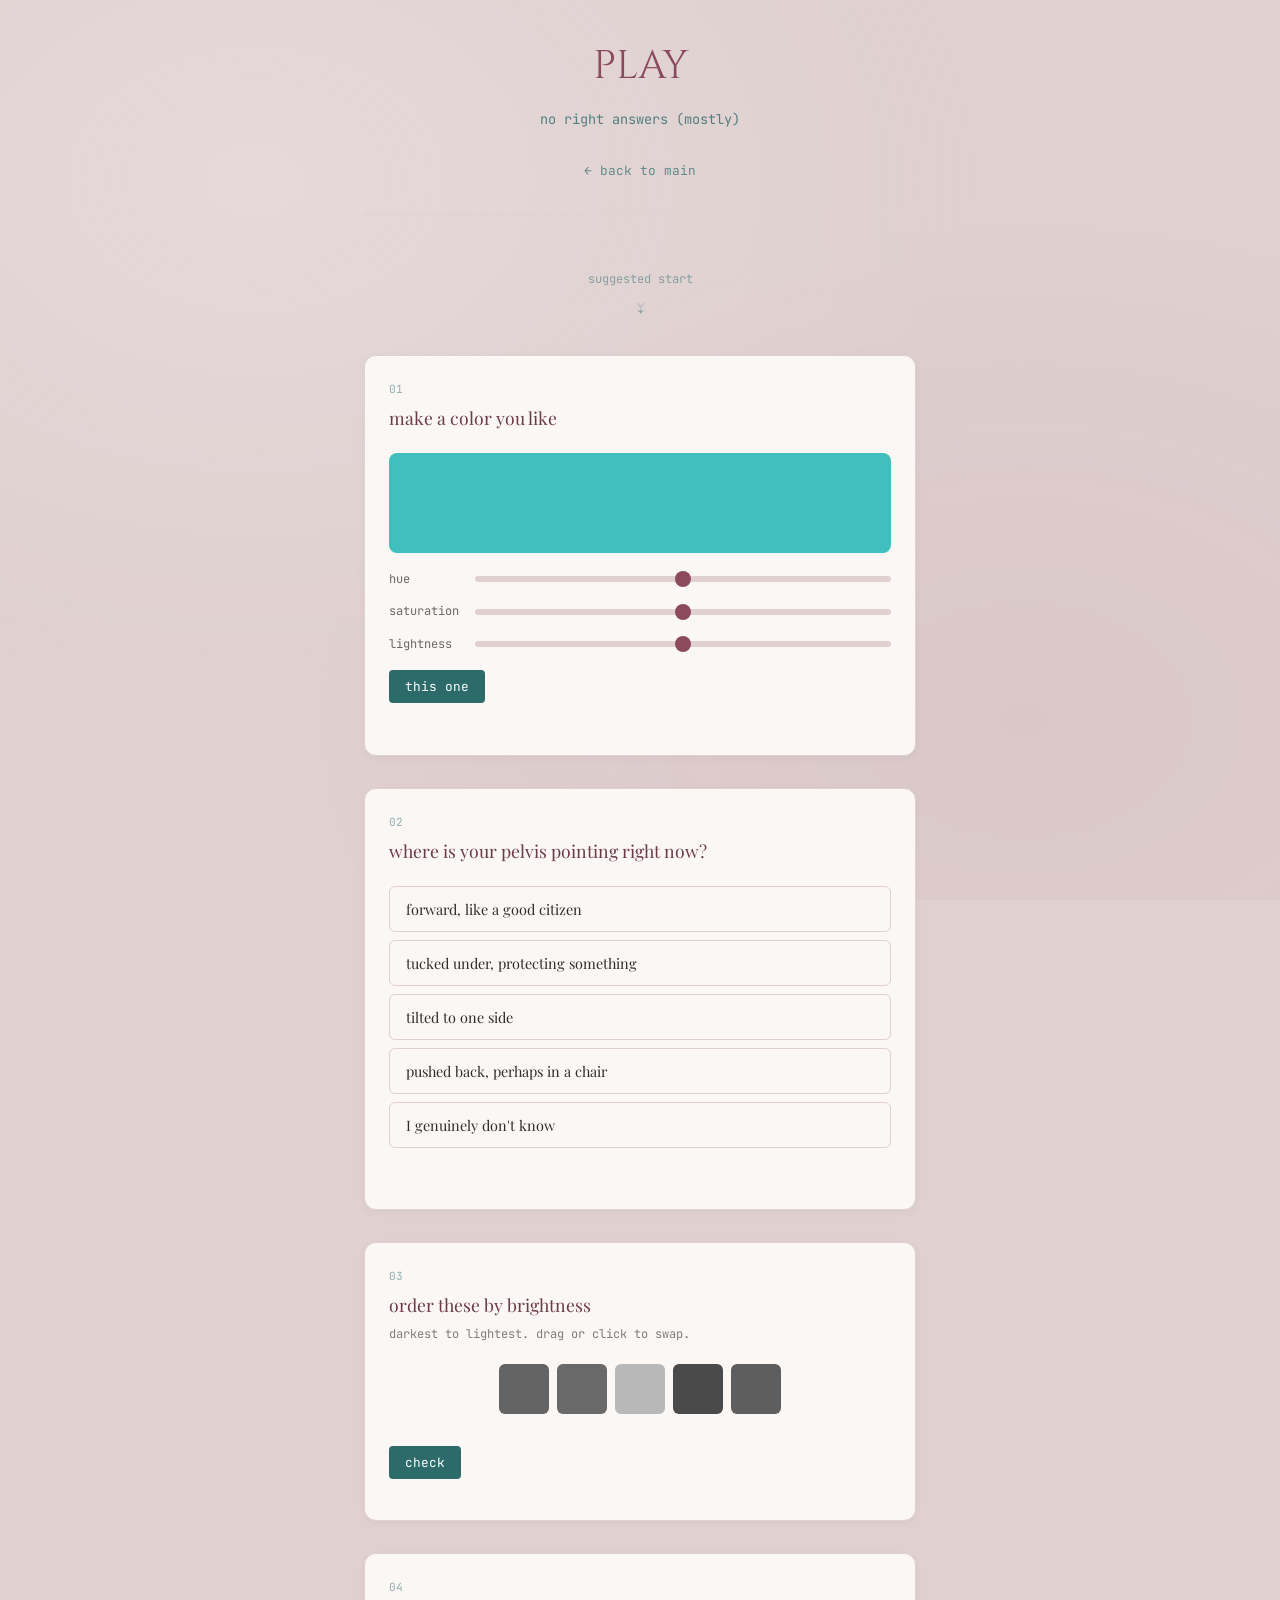
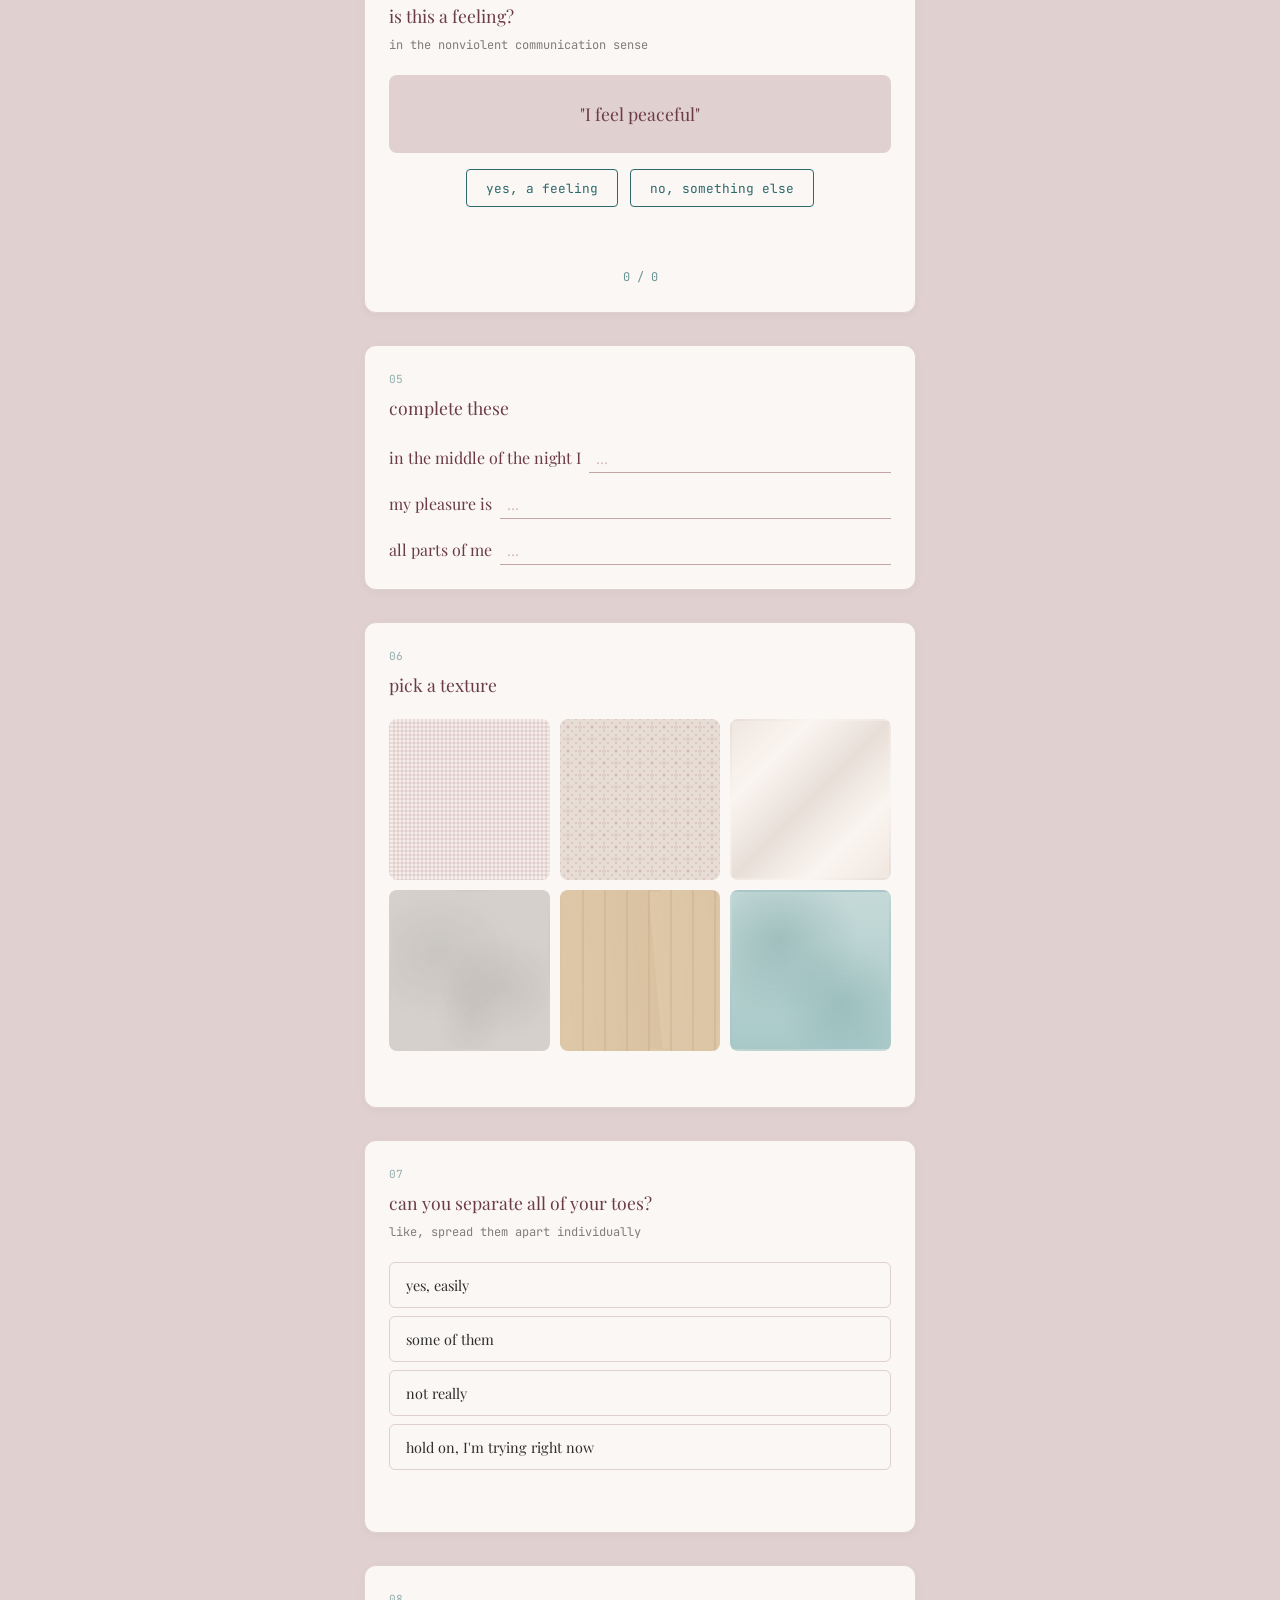
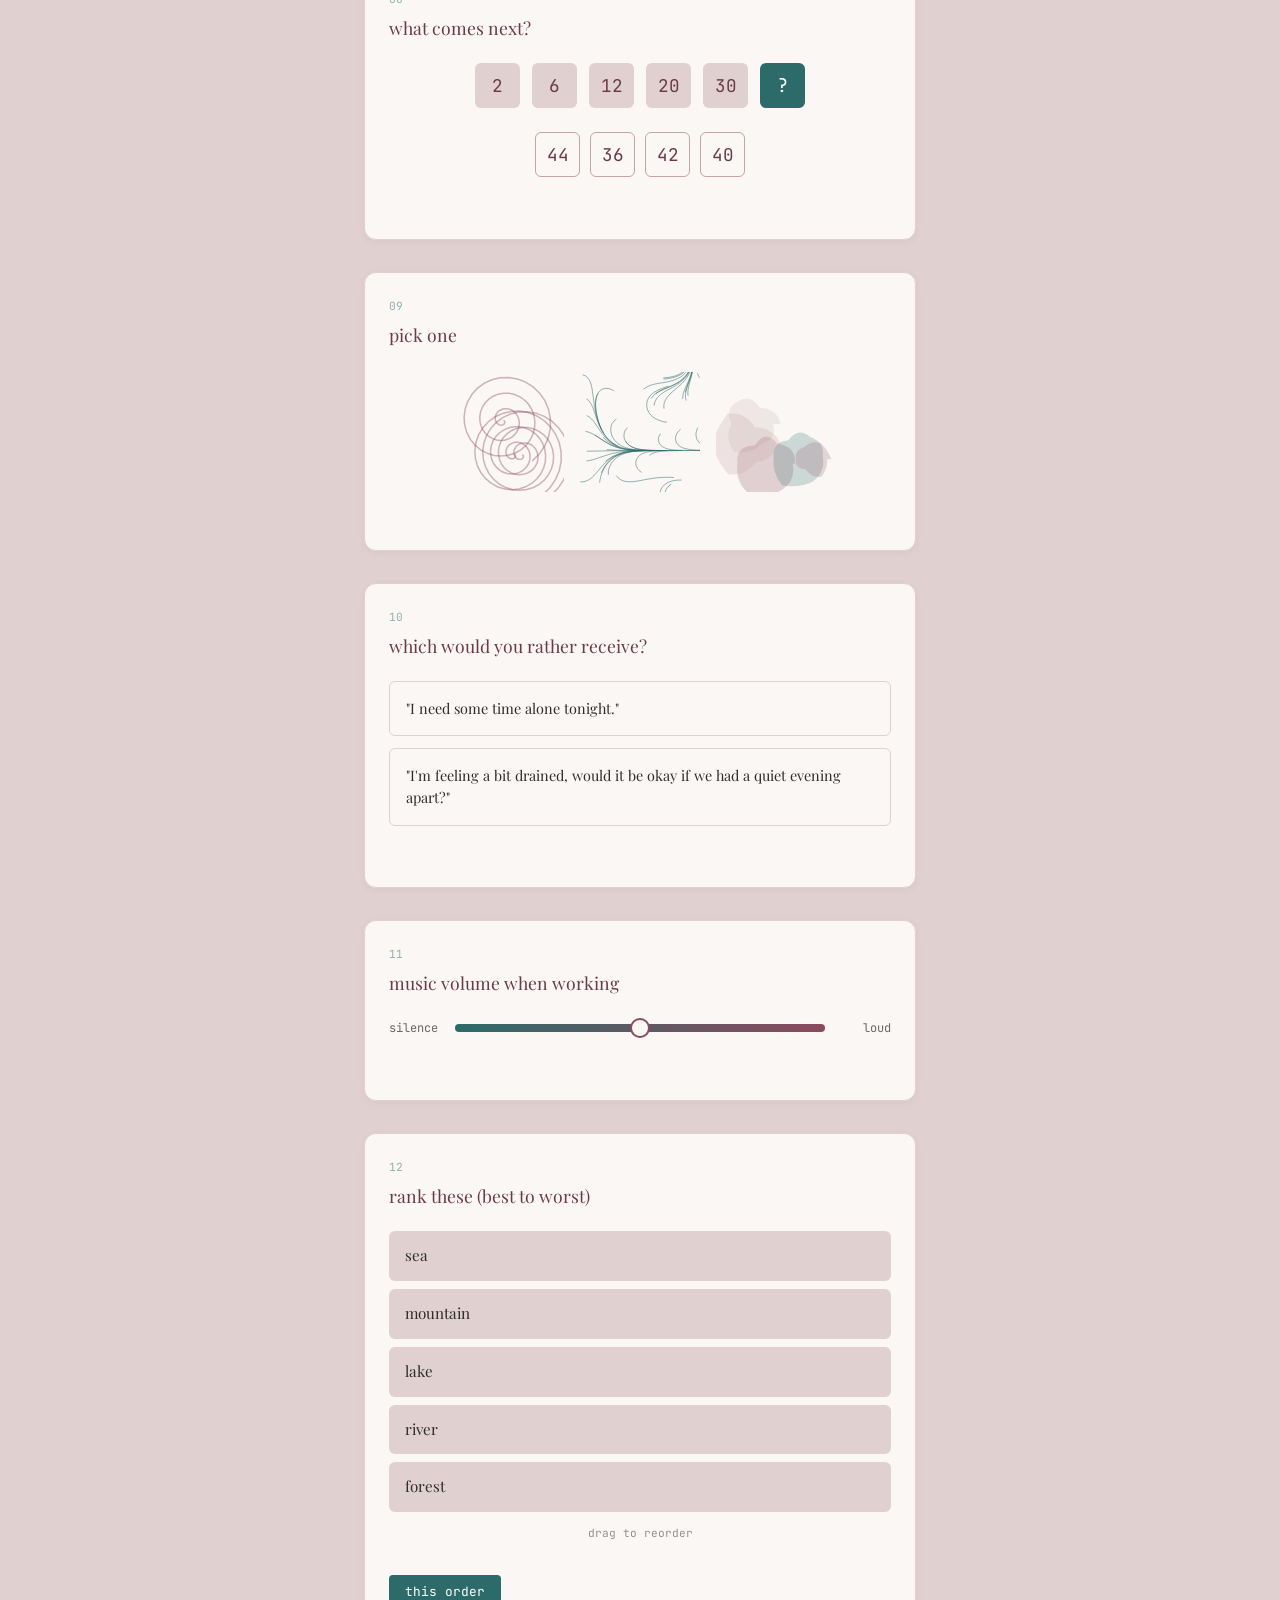
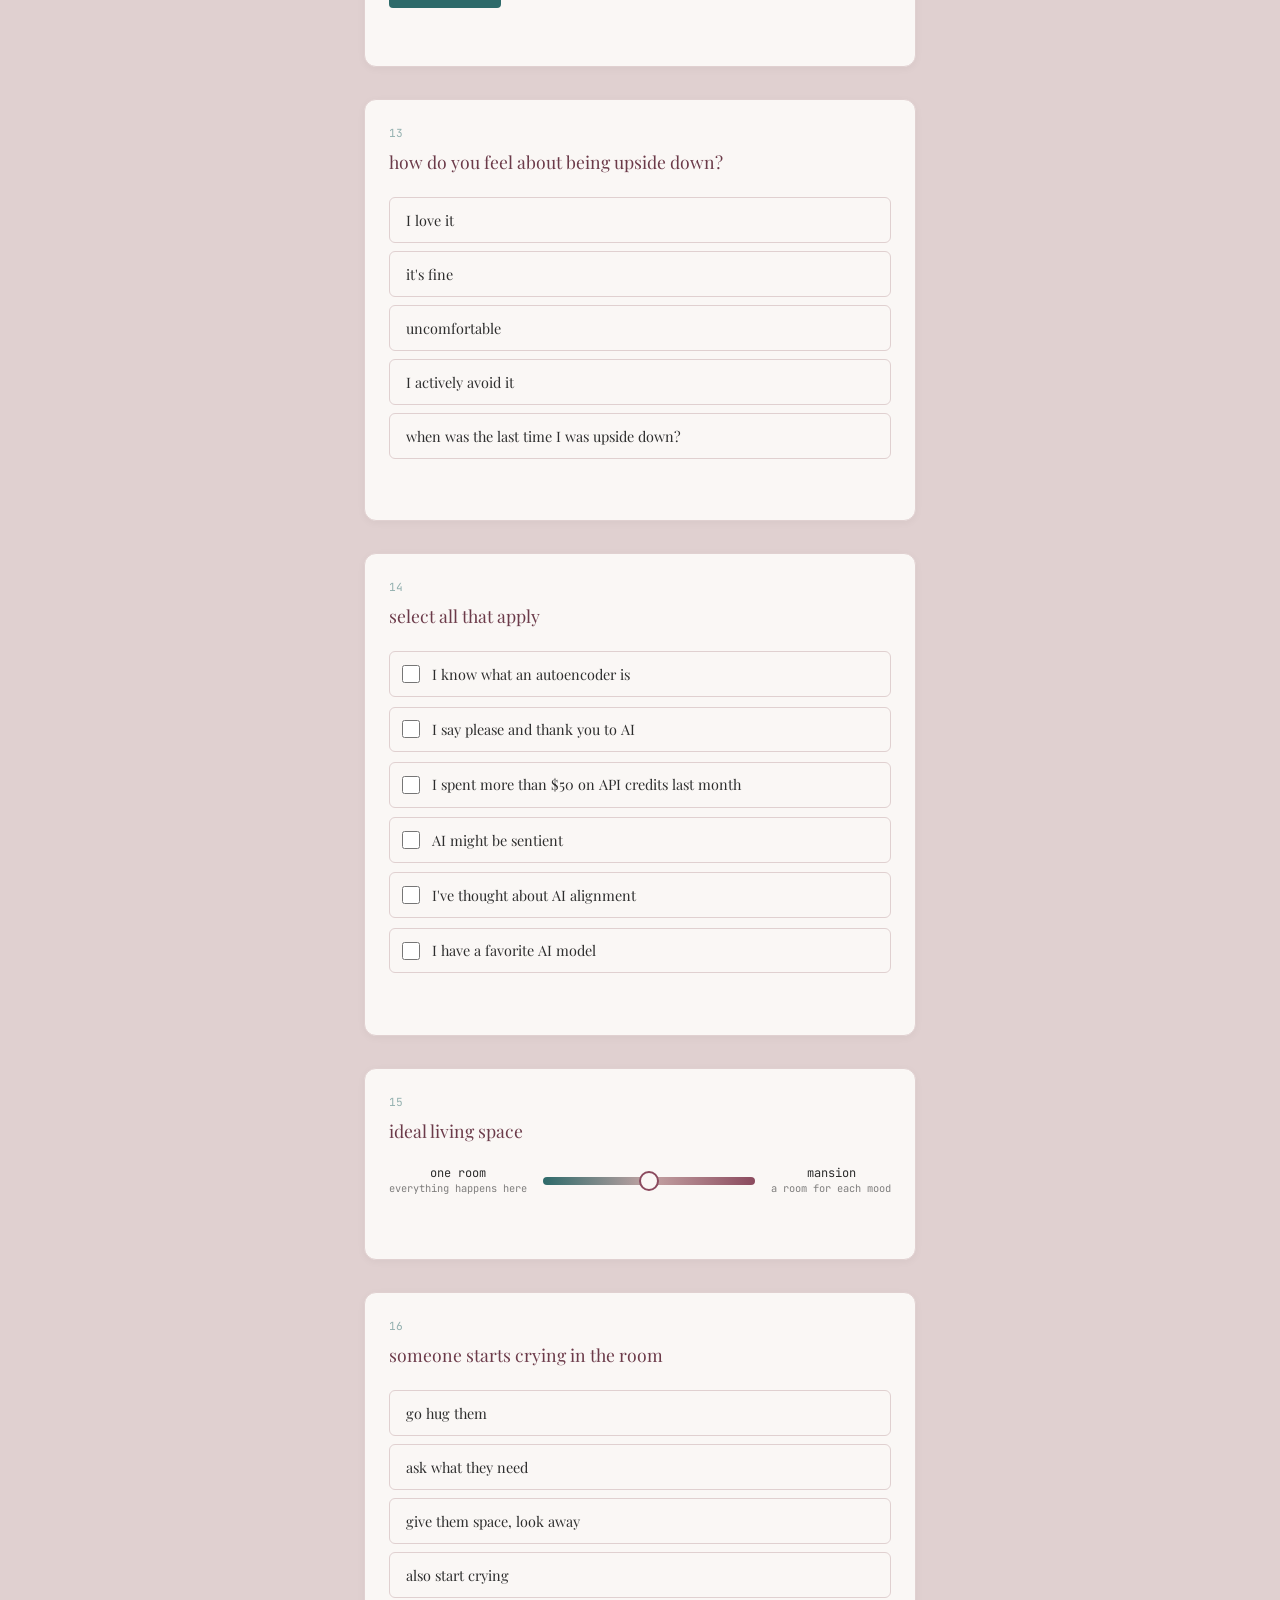
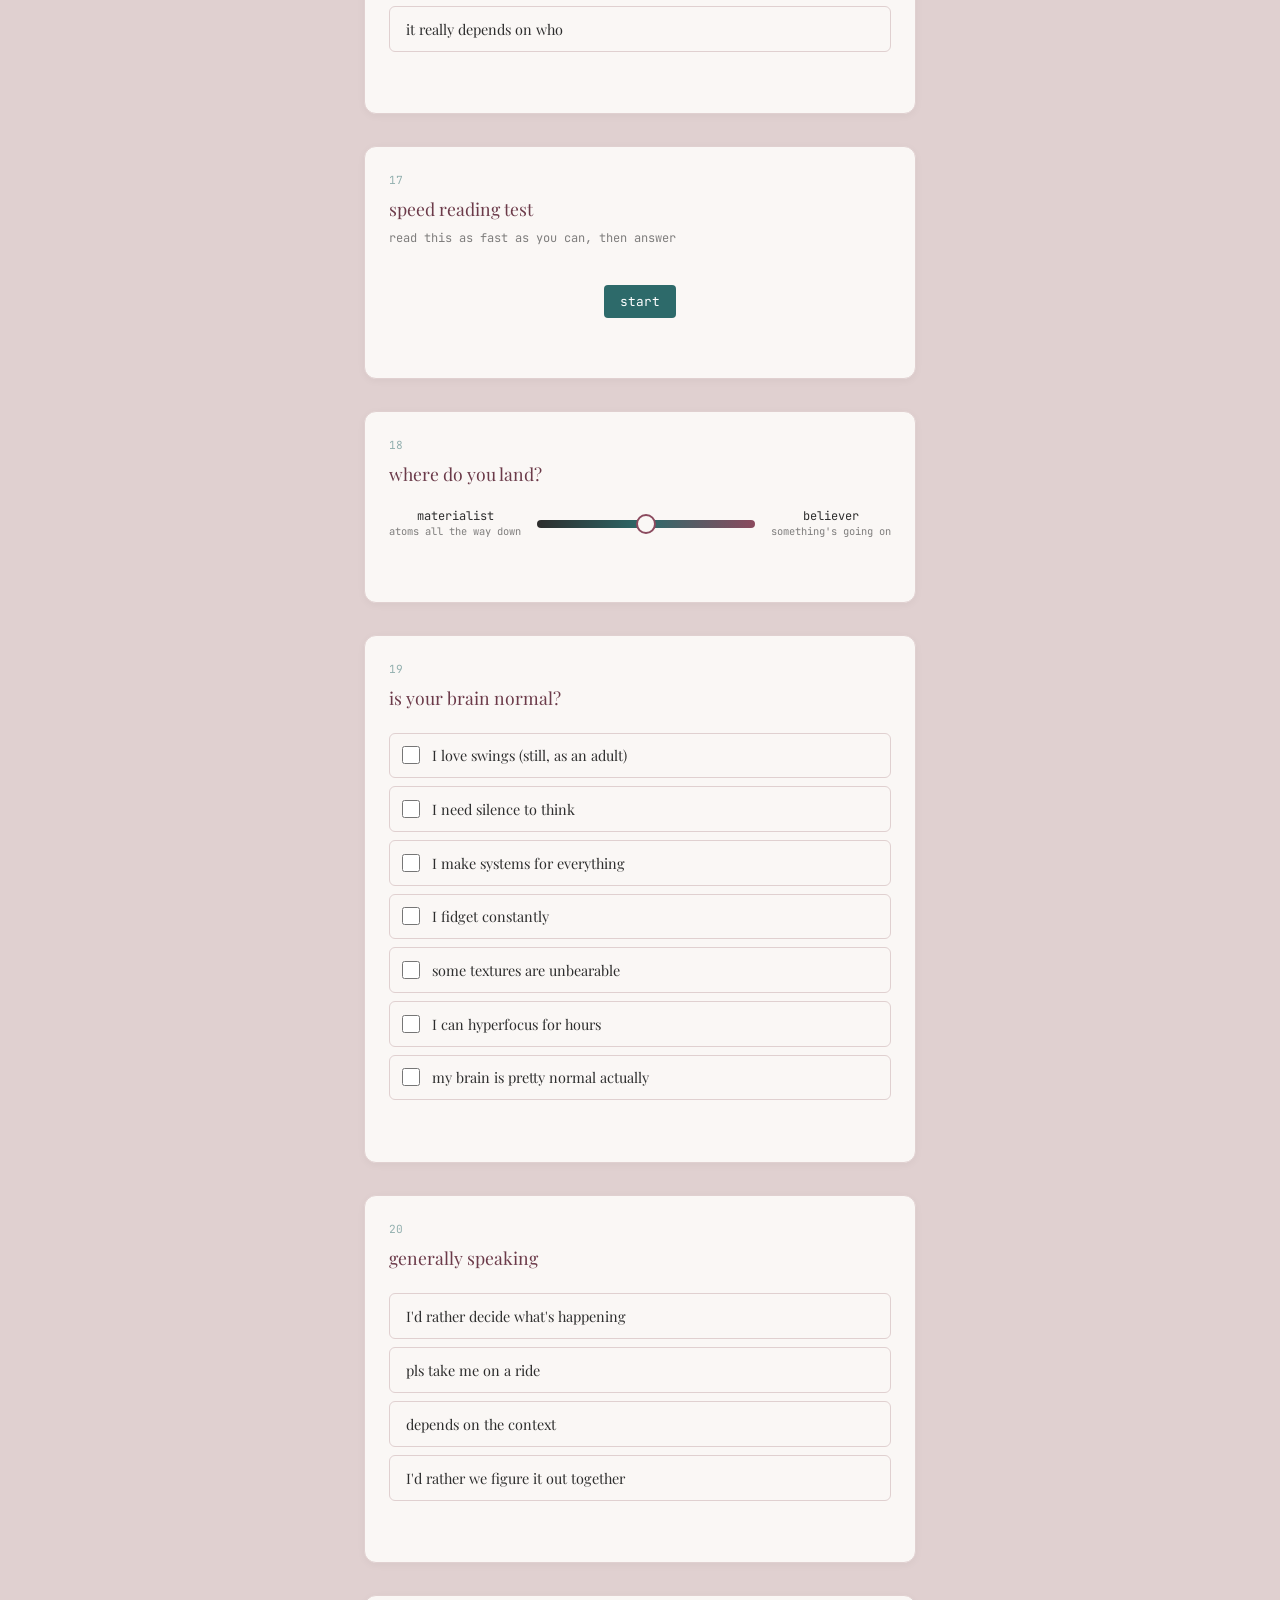
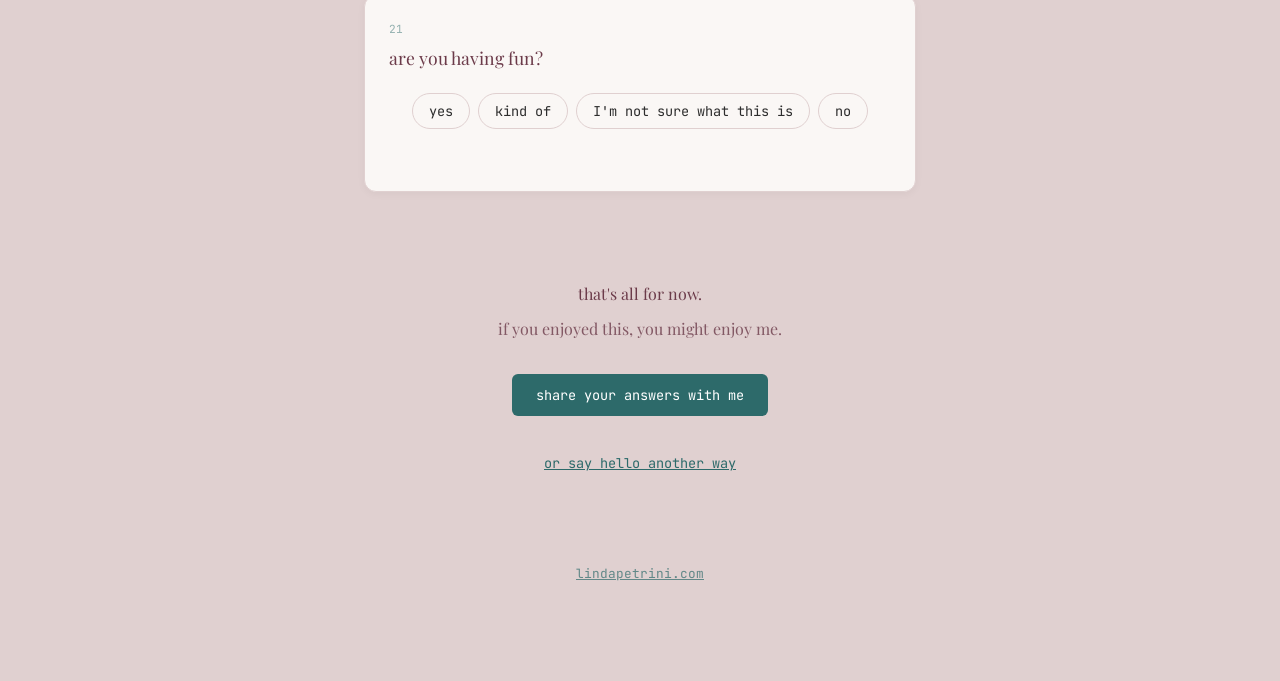
==== commit cc44ce3b: "Add 6 more toys: room, crying, reading, spirituality, neuro, lead/follow New toys: - Room slider: on" ====
--- a/playground.html
+++ b/playground.html
@@ -313,10 +313,140 @@
             </div>
         </section>
 
-        <!-- Toy 15: Are you having fun? -->
-        <section class="toy" id="toy-fun" data-order="15">
+        <!-- Toy 15: Room slider -->
+        <section class="toy" id="toy-room" data-order="15">
             <div class="toy-header">
                 <span class="toy-number">15</span>
+                <h2>ideal living space</h2>
+            </div>
+            <div class="toy-content">
+                <div class="dial-container">
+                    <span class="dial-label-wide">one room<br><span class="dial-sub">everything happens here</span></span>
+                    <input type="range" id="room-dial" min="0" max="100" value="50" class="dial-slider room-slider">
+                    <span class="dial-label-wide">mansion<br><span class="dial-sub">a room for each mood</span></span>
+                </div>
+                <div class="dial-response" id="room-response"></div>
+            </div>
+        </section>
+
+        <!-- Toy 16: Crying scenario -->
+        <section class="toy" id="toy-crying" data-order="16">
+            <div class="toy-header">
+                <span class="toy-number">16</span>
+                <h2>someone starts crying in the room</h2>
+            </div>
+            <div class="toy-content">
+                <div class="scenario-options">
+                    <button class="scenario-option" data-answer="hug">go hug them</button>
+                    <button class="scenario-option" data-answer="ask">ask what they need</button>
+                    <button class="scenario-option" data-answer="space">give them space, look away</button>
+                    <button class="scenario-option" data-answer="cry">also start crying</button>
+                    <button class="scenario-option" data-answer="depends">it really depends on who</button>
+                </div>
+                <div class="scenario-response" id="crying-response"></div>
+            </div>
+        </section>
+
+        <!-- Toy 17: Speed reading -->
+        <section class="toy" id="toy-reading" data-order="17">
+            <div class="toy-header">
+                <span class="toy-number">17</span>
+                <h2>speed reading test</h2>
+                <p class="toy-hint">read this as fast as you can, then answer</p>
+            </div>
+            <div class="toy-content">
+                <div class="reading-container">
+                    <button class="toy-action" id="start-reading">start</button>
+                    <div class="reading-text" id="reading-text"></div>
+                    <div class="reading-timer" id="reading-timer"></div>
+                    <button class="toy-action hidden" id="done-reading">done reading</button>
+                </div>
+                <div class="reading-question hidden" id="reading-question">
+                    <p class="question-text" id="question-text"></p>
+                    <div class="question-options" id="question-options"></div>
+                </div>
+                <div class="reading-result" id="reading-result"></div>
+            </div>
+        </section>
+
+        <!-- Toy 18: Spirituality slider -->
+        <section class="toy" id="toy-spirit" data-order="18">
+            <div class="toy-header">
+                <span class="toy-number">18</span>
+                <h2>where do you land?</h2>
+            </div>
+            <div class="toy-content">
+                <div class="dial-container">
+                    <span class="dial-label-wide">materialist<br><span class="dial-sub">atoms all the way down</span></span>
+                    <input type="range" id="spirit-dial" min="0" max="100" value="50" class="dial-slider spirit-slider">
+                    <span class="dial-label-wide">believer<br><span class="dial-sub">something's going on</span></span>
+                </div>
+                <div class="dial-response" id="spirit-response"></div>
+            </div>
+        </section>
+
+        <!-- Toy 19: Neuro quiz -->
+        <section class="toy" id="toy-neuro" data-order="19">
+            <div class="toy-header">
+                <span class="toy-number">19</span>
+                <h2>is your brain normal?</h2>
+            </div>
+            <div class="toy-content">
+                <div class="neuro-options">
+                    <label class="neuro-option">
+                        <input type="checkbox" data-item="swings">
+                        <span>I love swings (still, as an adult)</span>
+                    </label>
+                    <label class="neuro-option">
+                        <input type="checkbox" data-item="silence">
+                        <span>I need silence to think</span>
+                    </label>
+                    <label class="neuro-option">
+                        <input type="checkbox" data-item="systems">
+                        <span>I make systems for everything</span>
+                    </label>
+                    <label class="neuro-option">
+                        <input type="checkbox" data-item="fidget">
+                        <span>I fidget constantly</span>
+                    </label>
+                    <label class="neuro-option">
+                        <input type="checkbox" data-item="texture">
+                        <span>some textures are unbearable</span>
+                    </label>
+                    <label class="neuro-option">
+                        <input type="checkbox" data-item="hyperfocus">
+                        <span>I can hyperfocus for hours</span>
+                    </label>
+                    <label class="neuro-option">
+                        <input type="checkbox" data-item="normal">
+                        <span>my brain is pretty normal actually</span>
+                    </label>
+                </div>
+                <div class="neuro-response" id="neuro-response"></div>
+            </div>
+        </section>
+
+        <!-- Toy 20: Lead/Follow -->
+        <section class="toy" id="toy-lead" data-order="20">
+            <div class="toy-header">
+                <span class="toy-number">20</span>
+                <h2>generally speaking</h2>
+            </div>
+            <div class="toy-content">
+                <div class="lead-options">
+                    <button class="lead-option" data-answer="lead">I'd rather decide what's happening</button>
+                    <button class="lead-option" data-answer="follow">pls take me on a ride</button>
+                    <button class="lead-option" data-answer="both">depends on the context</button>
+                    <button class="lead-option" data-answer="neither">I'd rather we figure it out together</button>
+                </div>
+                <div class="lead-response" id="lead-response"></div>
+            </div>
+        </section>
+
+        <!-- Toy 21: Are you having fun? (moved to end) -->
+        <section class="toy" id="toy-fun" data-order="21">
+            <div class="toy-header">
+                <span class="toy-number">21</span>
                 <h2>are you having fun?</h2>
             </div>
             <div class="toy-content">
--- a/styles/playground.css
+++ b/styles/playground.css
@@ -1023,6 +1023,234 @@
     color: var(--color-petrol);
 }
 
+/* Toy 15: Room slider (wider labels) */
+.dial-label-wide {
+    font-family: var(--font-mono);
+    font-size: 0.75rem;
+    color: var(--color-text);
+    text-align: center;
+    min-width: 80px;
+    line-height: 1.3;
+}
+
+.dial-sub {
+    font-size: 0.65rem;
+    opacity: 0.6;
+}
+
+.room-slider {
+    background: linear-gradient(to right, var(--color-petrol), var(--color-rosa), var(--color-burgundy));
+}
+
+/* Toy 16: Crying scenario */
+.scenario-options {
+    display: flex;
+    flex-direction: column;
+    gap: 0.5rem;
+}
+
+.scenario-option {
+    font-family: var(--font-body);
+    font-size: 0.9rem;
+    padding: 0.75rem 1rem;
+    background: transparent;
+    border: 1px solid var(--color-rosa-light);
+    border-radius: 6px;
+    cursor: pointer;
+    text-align: left;
+    transition: all 0.2s;
+    color: var(--color-text);
+}
+
+.scenario-option:hover {
+    border-color: var(--color-petrol);
+    background: rgba(45, 106, 106, 0.05);
+}
+
+.scenario-option.selected {
+    border-color: var(--color-petrol);
+    background: rgba(45, 106, 106, 0.1);
+}
+
+.scenario-response {
+    font-family: var(--font-body);
+    font-style: italic;
+    font-size: 0.9rem;
+    color: var(--color-petrol);
+    margin-top: 1rem;
+    min-height: 1.5em;
+}
+
+/* Toy 17: Speed reading */
+.reading-container {
+    text-align: center;
+}
+
+.reading-text {
+    font-family: var(--font-body);
+    font-size: 0.95rem;
+    line-height: 1.6;
+    text-align: left;
+    padding: 1rem;
+    background: var(--color-rosa-light);
+    border-radius: 8px;
+    margin: 1rem 0;
+    display: none;
+}
+
+.reading-text.show {
+    display: block;
+}
+
+.reading-timer {
+    font-family: var(--font-mono);
+    font-size: 1.5rem;
+    color: var(--color-petrol);
+    margin: 0.5rem 0;
+}
+
+.reading-question {
+    margin-top: 1.5rem;
+    text-align: left;
+}
+
+.reading-question.hidden {
+    display: none;
+}
+
+.question-text {
+    font-family: var(--font-body);
+    font-size: 0.95rem;
+    color: var(--color-burgundy-dark);
+    margin-bottom: 1rem;
+}
+
+.question-options {
+    display: flex;
+    flex-direction: column;
+    gap: 0.5rem;
+}
+
+.question-option {
+    font-family: var(--font-body);
+    font-size: 0.9rem;
+    padding: 0.6rem 1rem;
+    background: transparent;
+    border: 1px solid var(--color-rosa-light);
+    border-radius: 6px;
+    cursor: pointer;
+    text-align: left;
+    transition: all 0.2s;
+}
+
+.question-option:hover {
+    border-color: var(--color-petrol);
+    background: rgba(45, 106, 106, 0.05);
+}
+
+.reading-result {
+    font-family: var(--font-mono);
+    font-size: 0.85rem;
+    color: var(--color-petrol);
+    margin-top: 1rem;
+    min-height: 1.5em;
+}
+
+.hidden {
+    display: none !important;
+}
+
+/* Toy 18: Spirituality slider */
+.spirit-slider {
+    background: linear-gradient(to right, var(--color-text), var(--color-petrol), var(--color-burgundy));
+}
+
+/* Toy 19: Neuro quiz */
+.neuro-options {
+    display: flex;
+    flex-direction: column;
+    gap: 0.5rem;
+}
+
+.neuro-option {
+    display: flex;
+    align-items: center;
+    gap: 0.75rem;
+    font-family: var(--font-body);
+    font-size: 0.9rem;
+    padding: 0.6rem 0.75rem;
+    background: transparent;
+    border: 1px solid var(--color-rosa-light);
+    border-radius: 6px;
+    cursor: pointer;
+    transition: all 0.2s;
+}
+
+.neuro-option:hover {
+    border-color: var(--color-petrol);
+    background: rgba(45, 106, 106, 0.05);
+}
+
+.neuro-option input[type="checkbox"] {
+    width: 18px;
+    height: 18px;
+    accent-color: var(--color-petrol);
+    cursor: pointer;
+}
+
+.neuro-option.checked {
+    border-color: var(--color-petrol);
+    background: rgba(45, 106, 106, 0.1);
+}
+
+.neuro-response {
+    font-family: var(--font-body);
+    font-style: italic;
+    font-size: 0.9rem;
+    color: var(--color-petrol);
+    margin-top: 1rem;
+    min-height: 1.5em;
+}
+
+/* Toy 20: Lead/Follow */
+.lead-options {
+    display: flex;
+    flex-direction: column;
+    gap: 0.5rem;
+}
+
+.lead-option {
+    font-family: var(--font-body);
+    font-size: 0.9rem;
+    padding: 0.75rem 1rem;
+    background: transparent;
+    border: 1px solid var(--color-rosa-light);
+    border-radius: 6px;
+    cursor: pointer;
+    text-align: left;
+    transition: all 0.2s;
+    color: var(--color-text);
+}
+
+.lead-option:hover {
+    border-color: var(--color-petrol);
+    background: rgba(45, 106, 106, 0.05);
+}
+
+.lead-option.selected {
+    border-color: var(--color-petrol);
+    background: rgba(45, 106, 106, 0.1);
+}
+
+.lead-response {
+    font-family: var(--font-body);
+    font-style: italic;
+    font-size: 0.9rem;
+    color: var(--color-petrol);
+    margin-top: 1rem;
+    min-height: 1.5em;
+}
+
 /* Mobile adjustments */
 @media (max-width: 480px) {
     .playground-container {
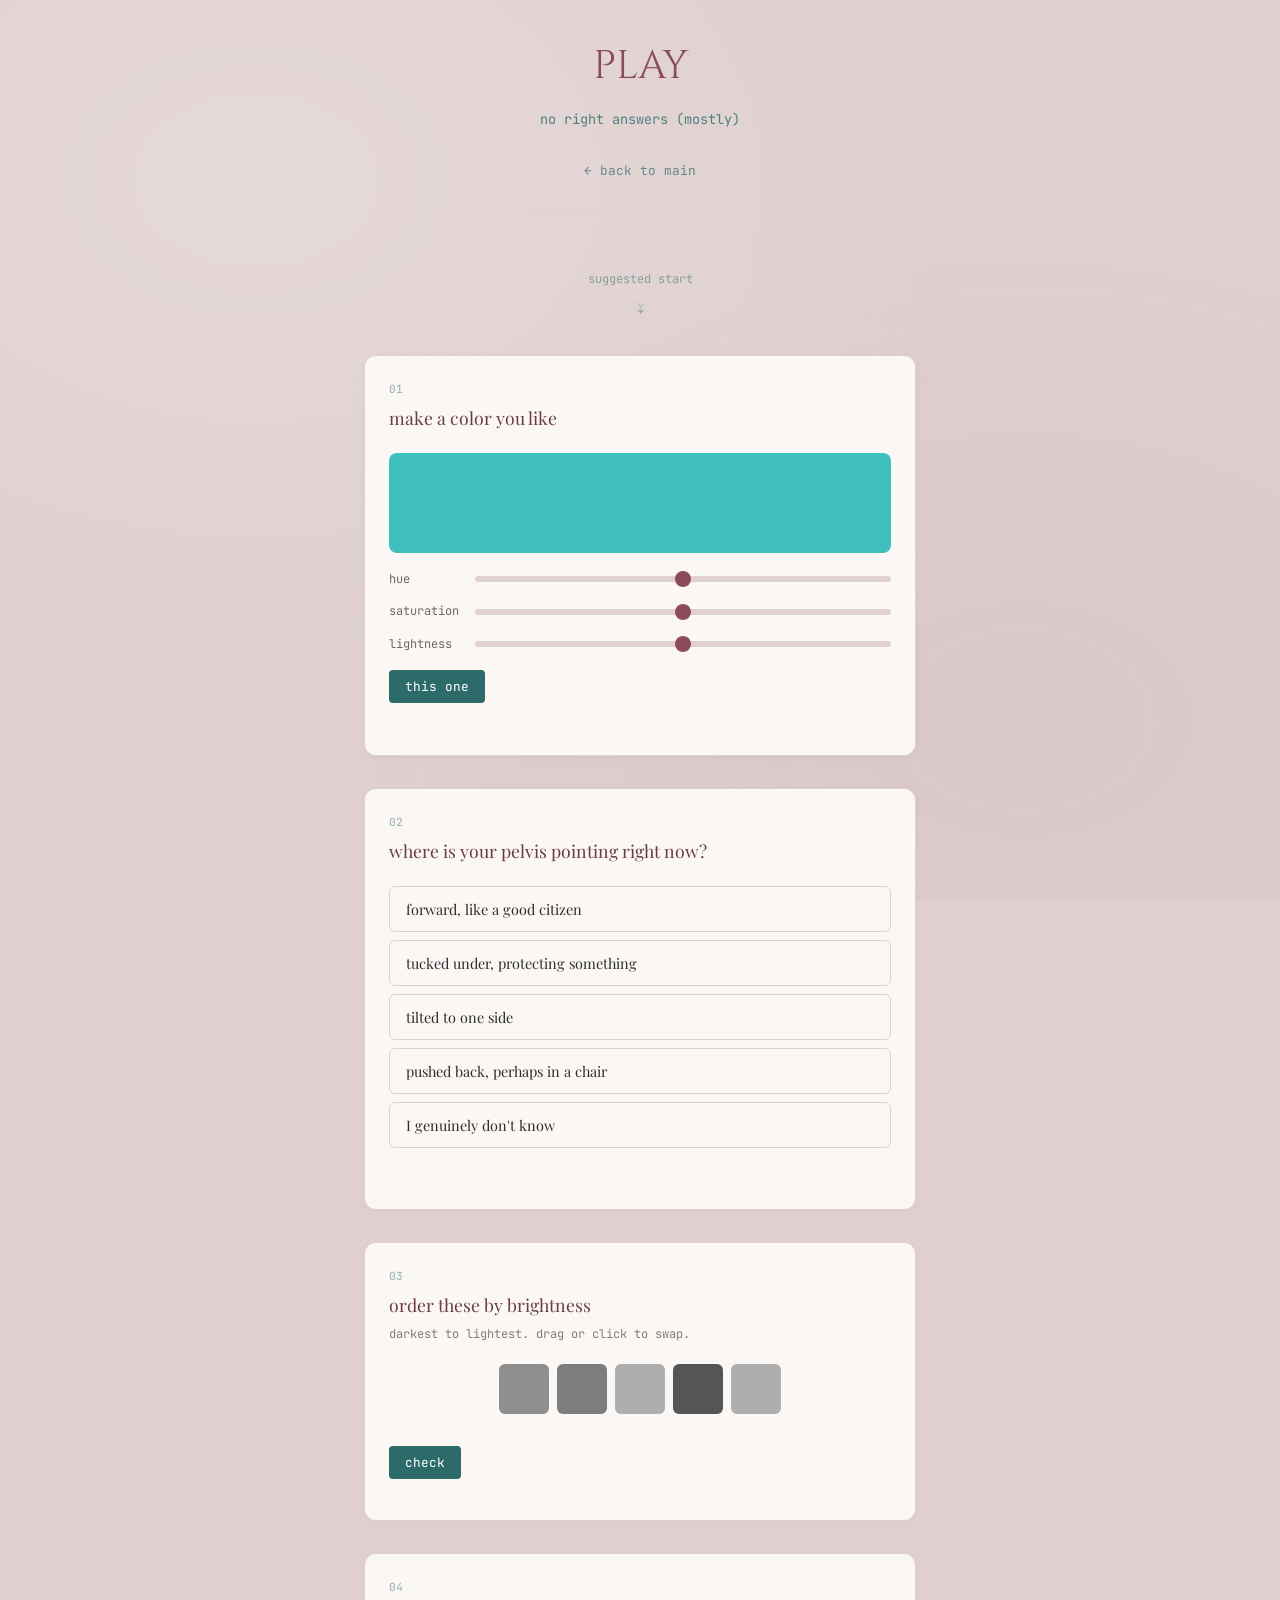
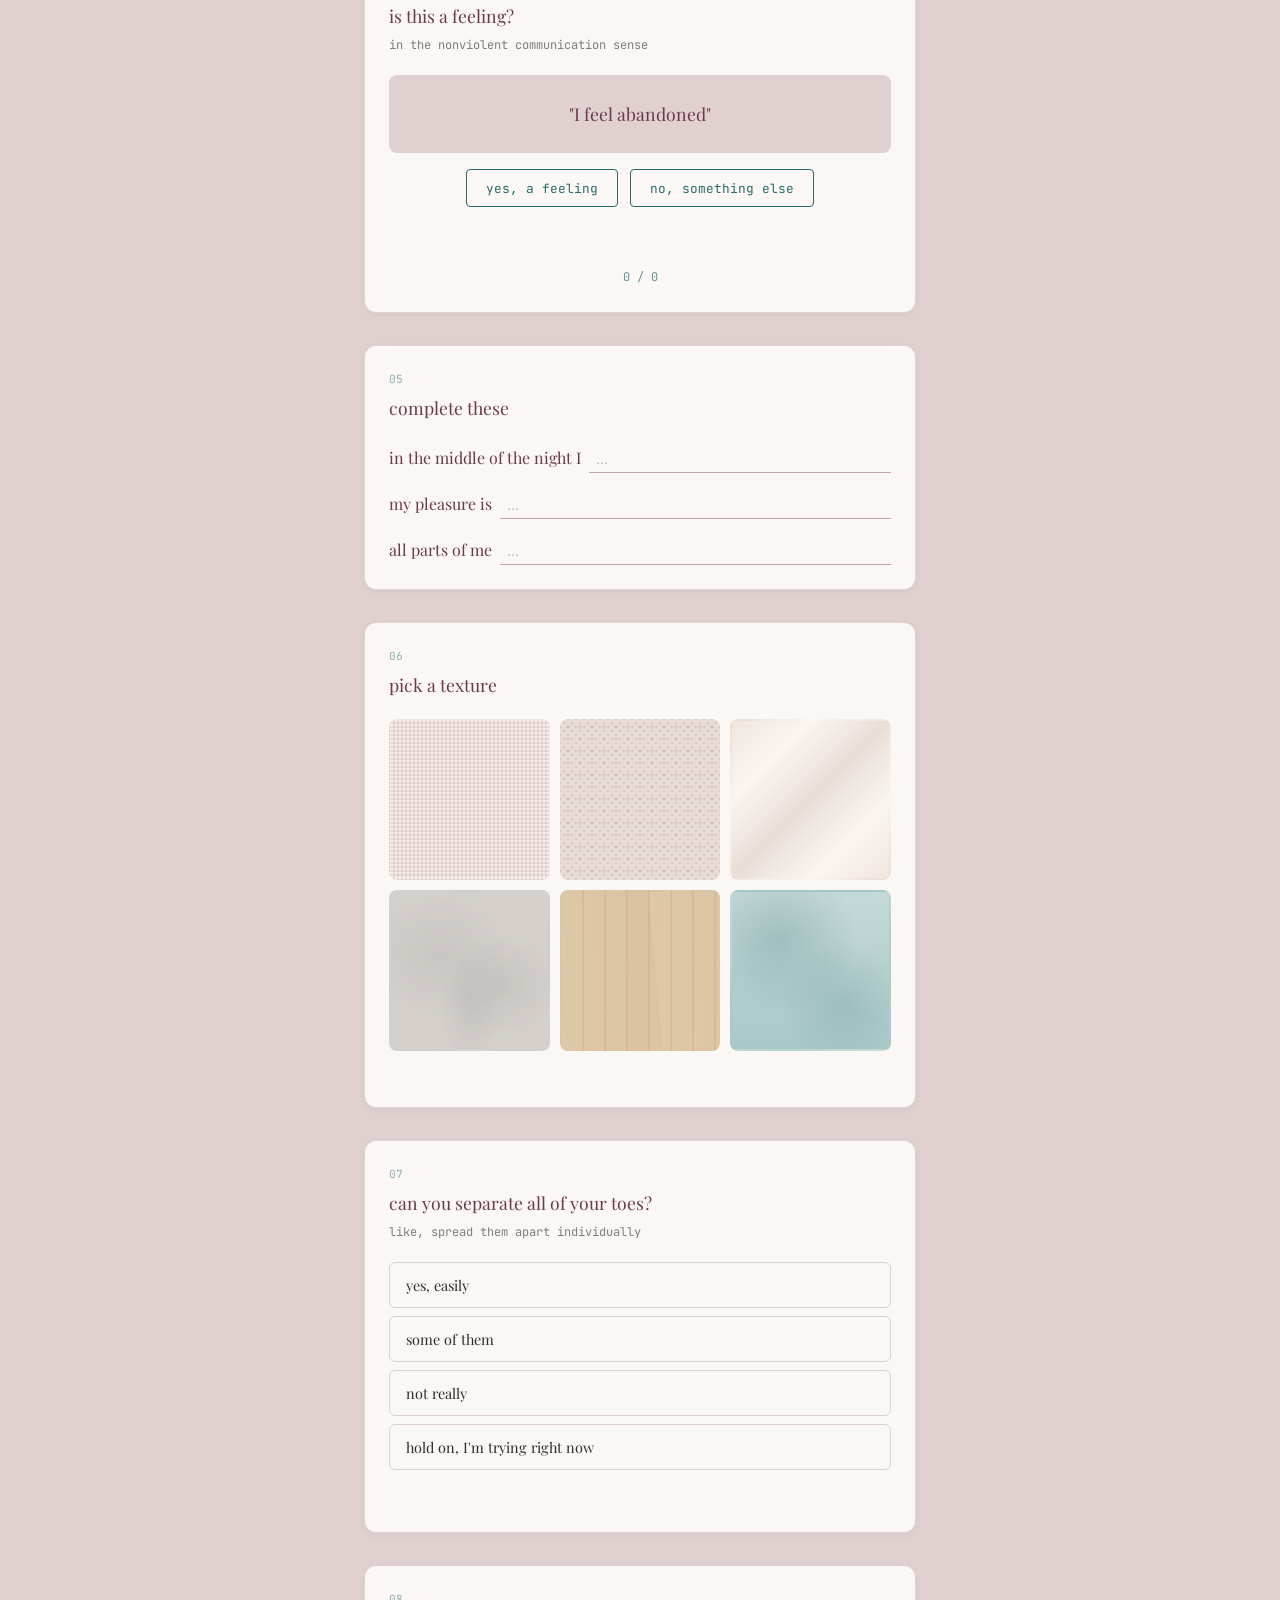
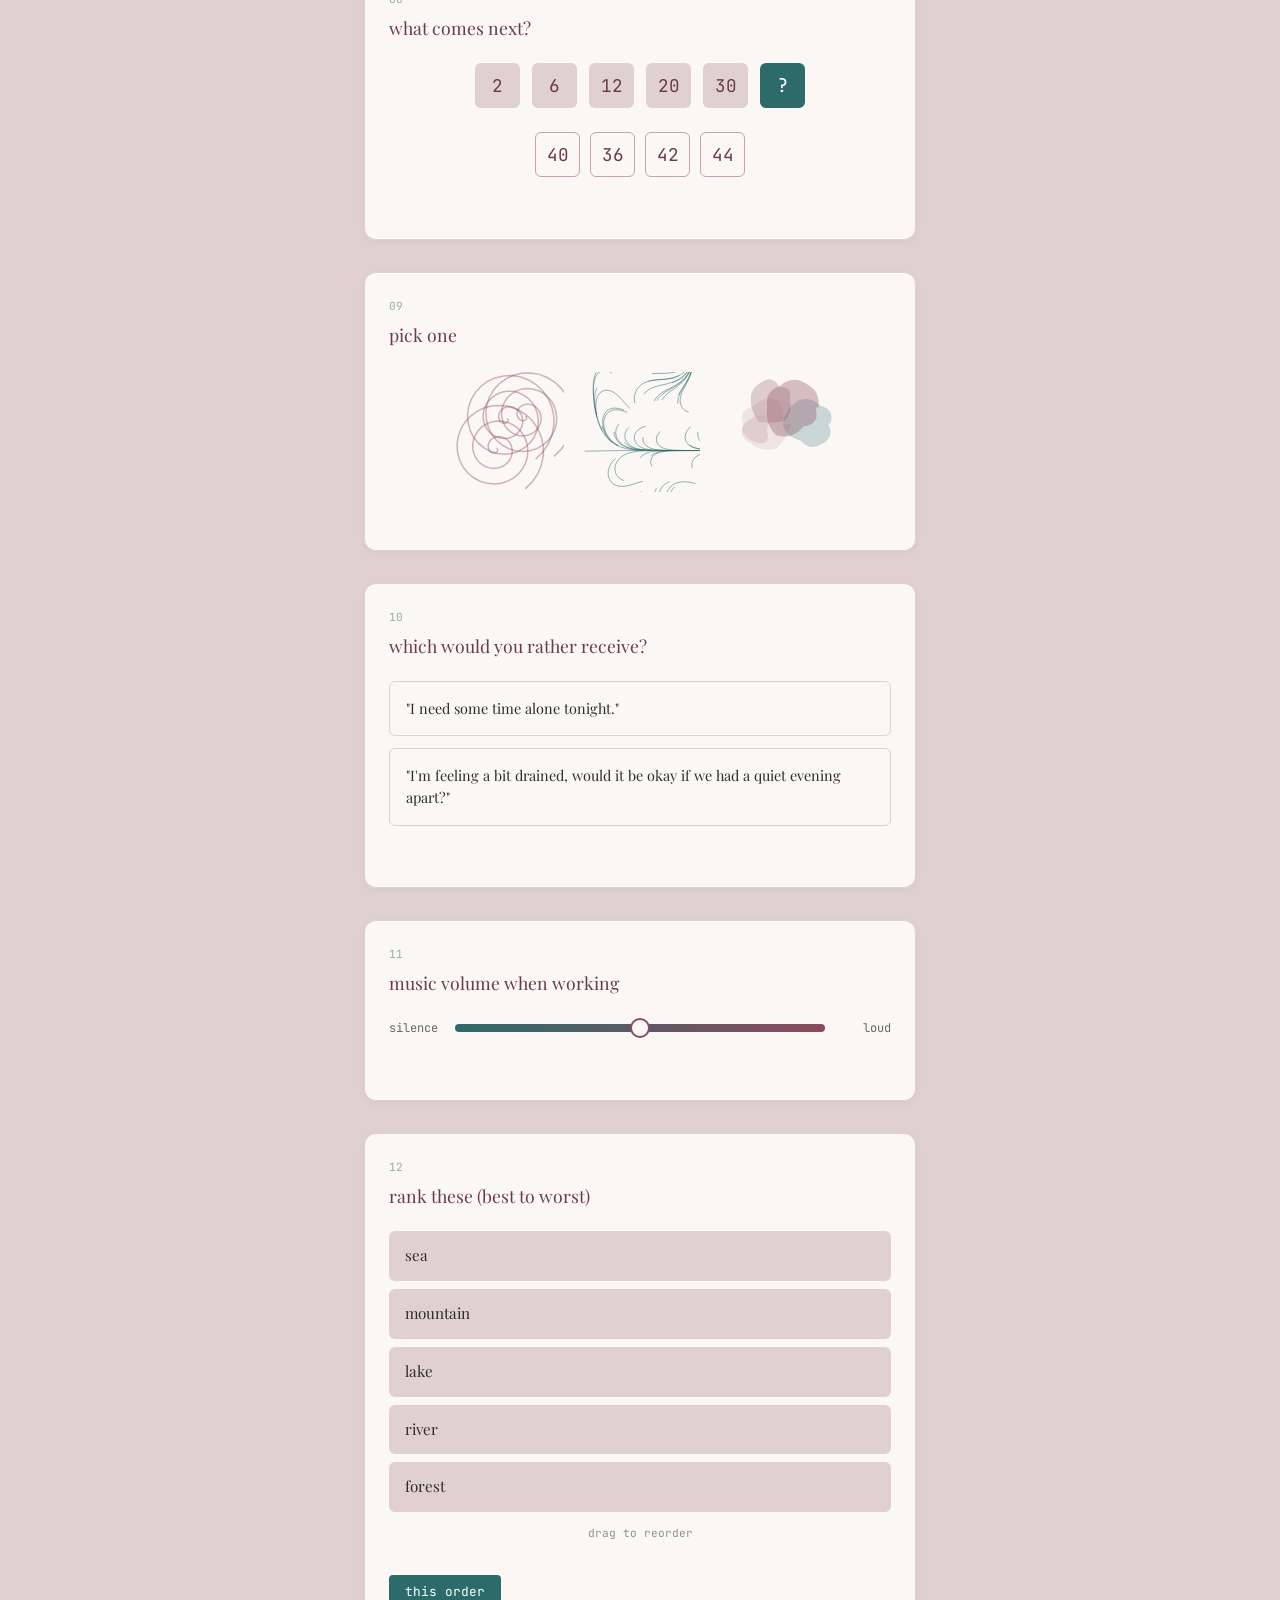
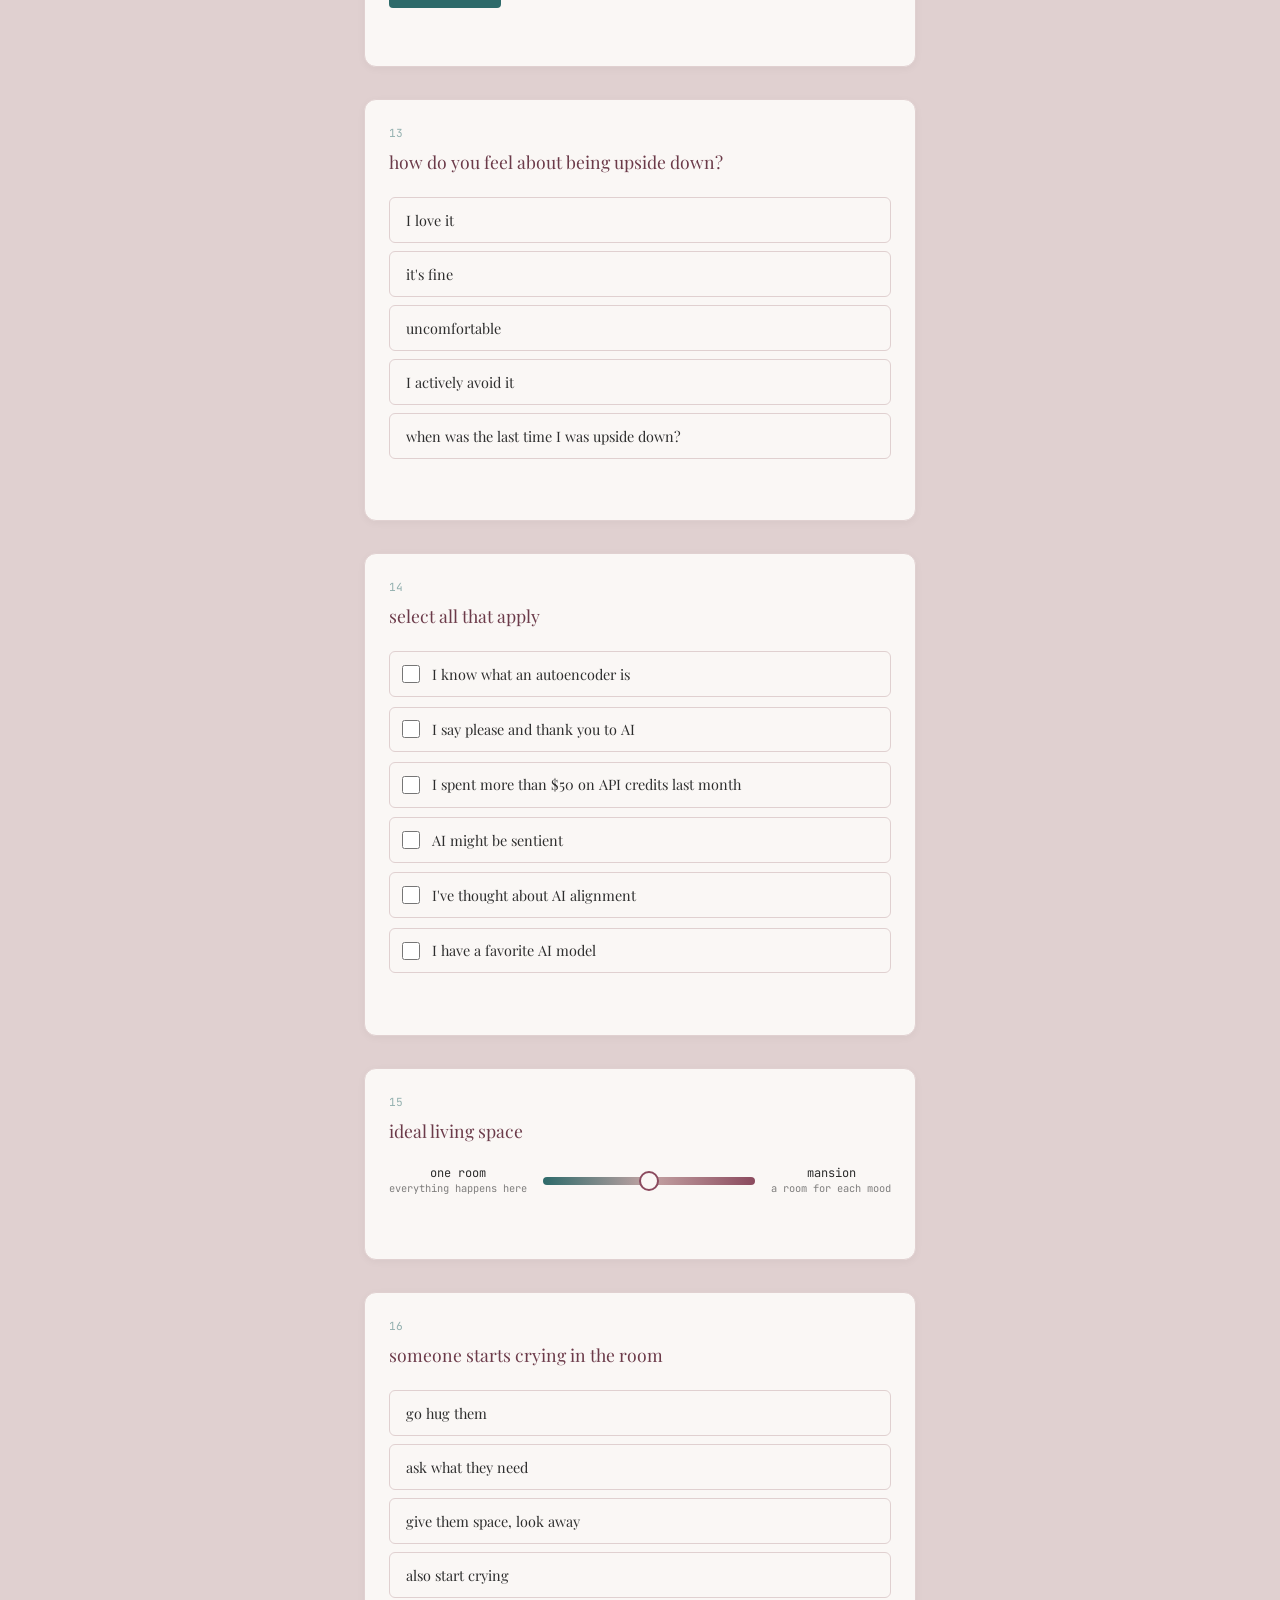
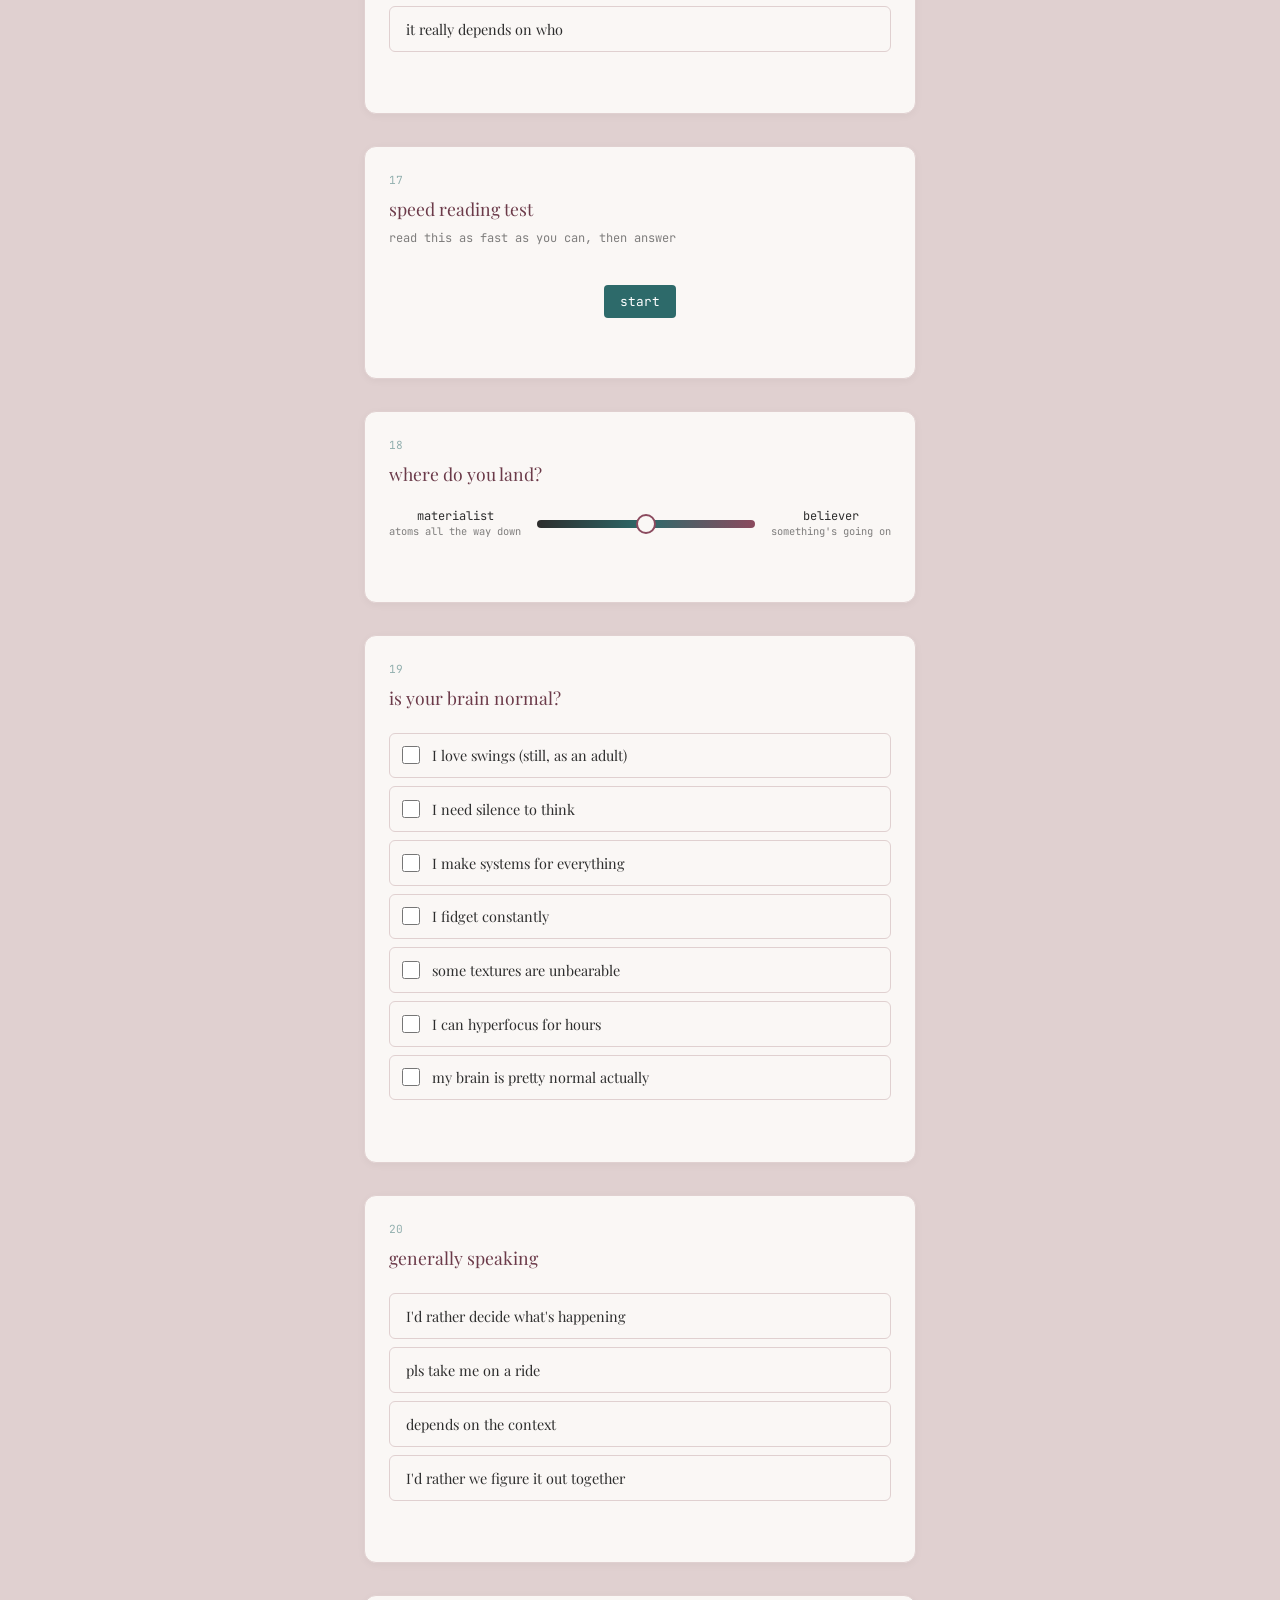
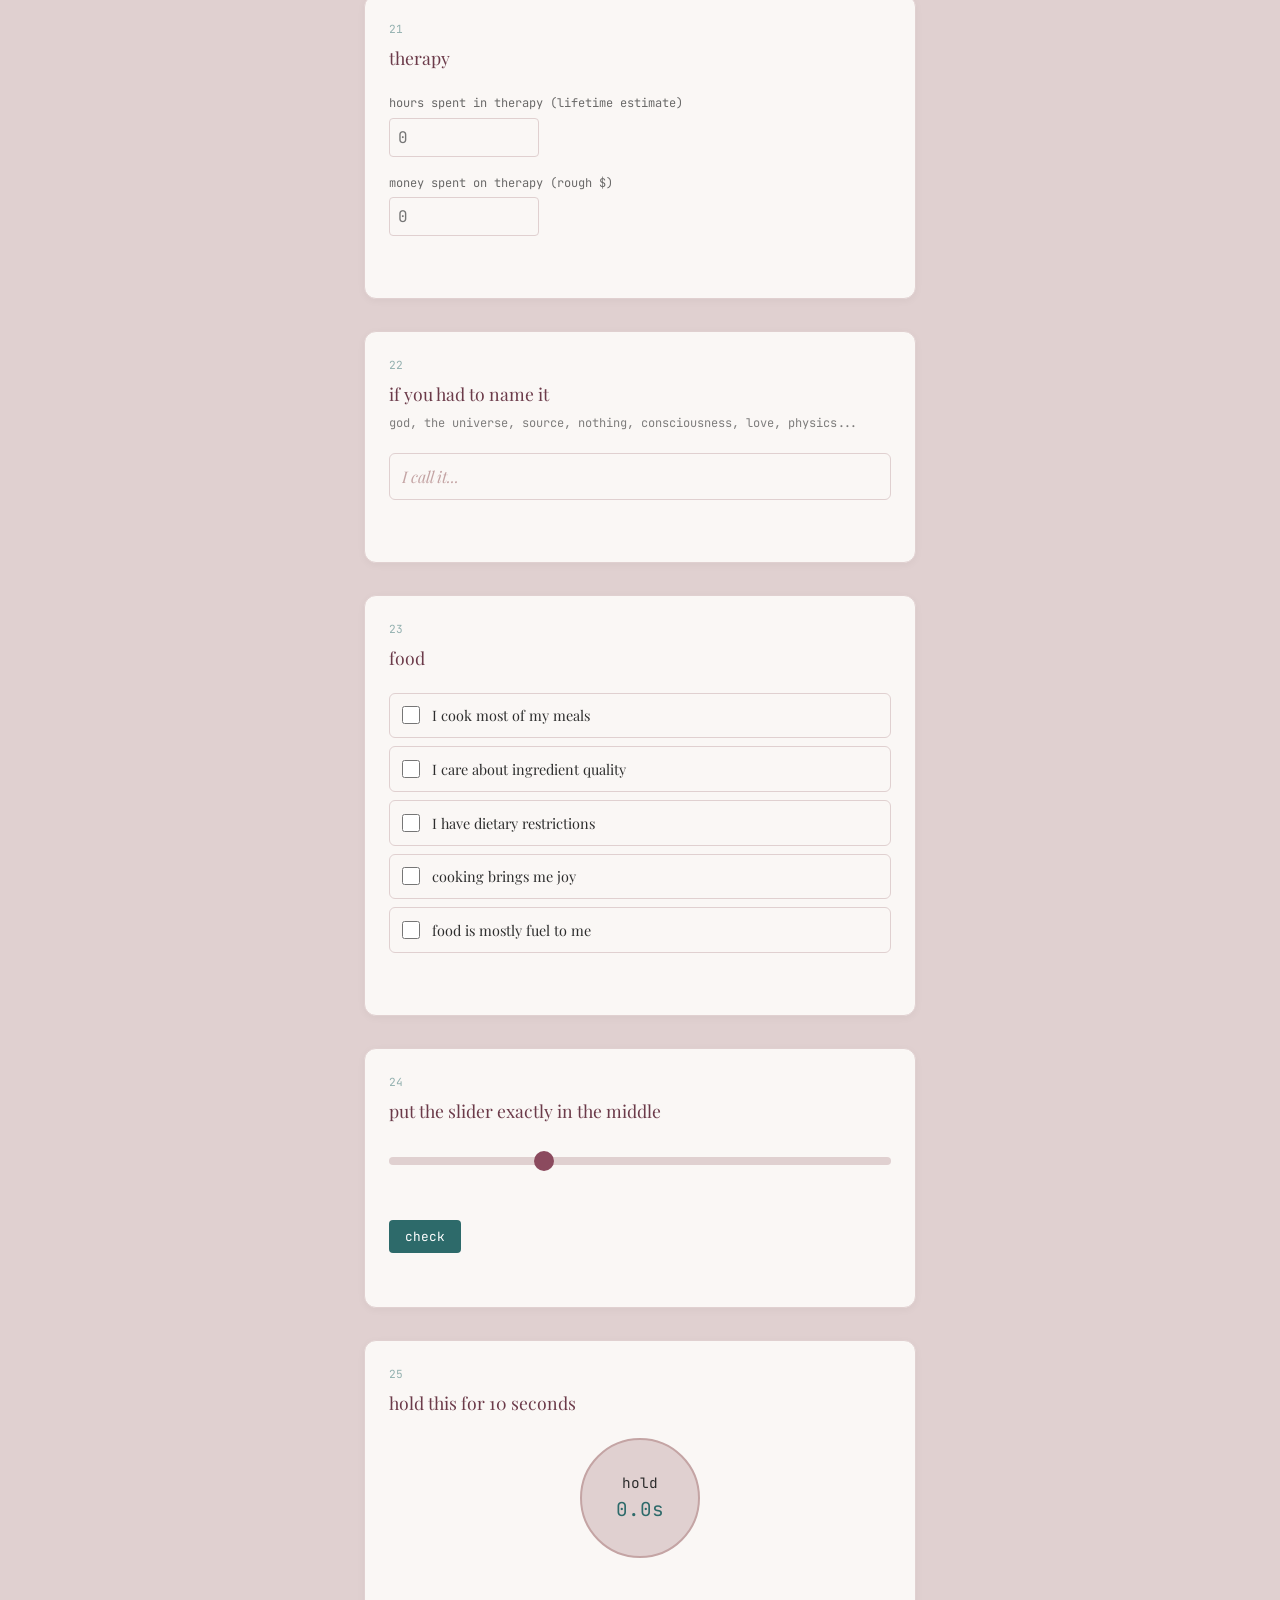
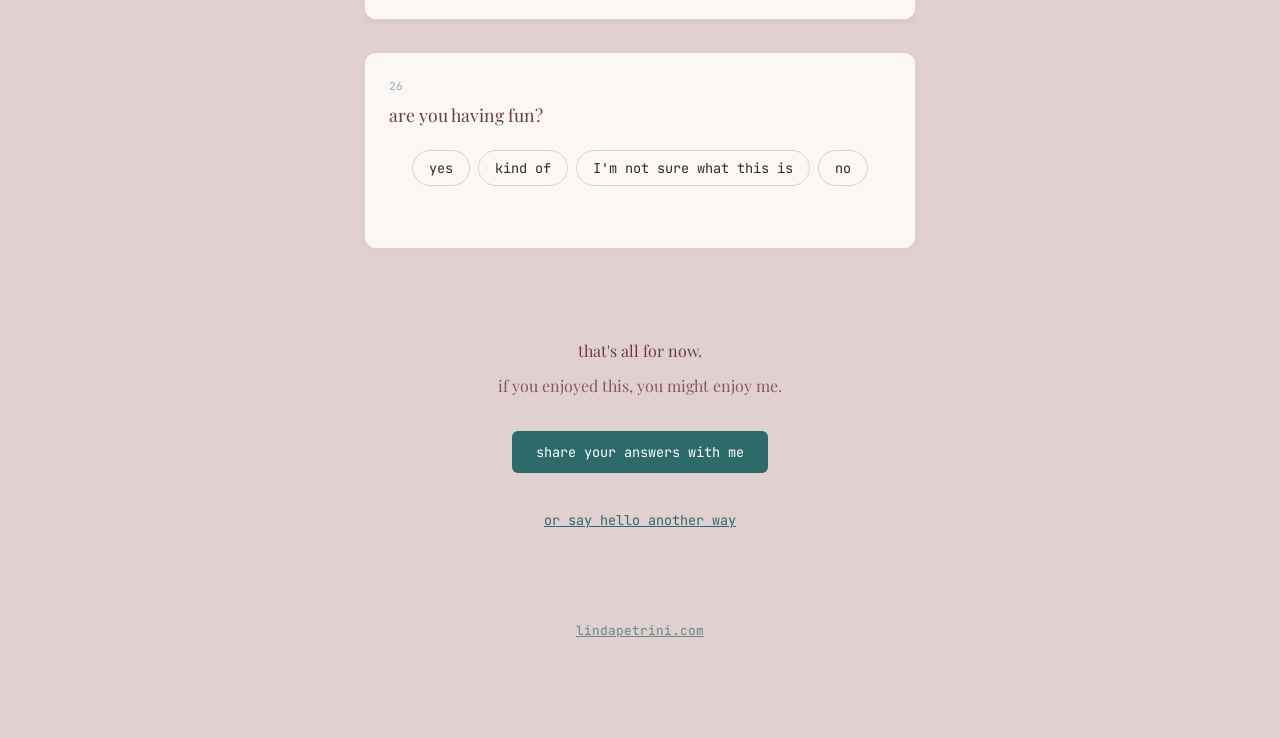
==== commit b0dcc526: "Add 5 more toys: therapy, god, food, precision slider, hold button New toys: - Therapy: hours + mone" ====
--- a/playground.html
+++ b/playground.html
@@ -443,10 +443,106 @@
             </div>
         </section>
 
-        <!-- Toy 21: Are you having fun? (moved to end) -->
-        <section class="toy" id="toy-fun" data-order="21">
+        <!-- Toy 21: Therapy -->
+        <section class="toy" id="toy-therapy" data-order="21">
             <div class="toy-header">
                 <span class="toy-number">21</span>
+                <h2>therapy</h2>
+            </div>
+            <div class="toy-content">
+                <div class="therapy-inputs">
+                    <div class="therapy-row">
+                        <span class="therapy-label">hours spent in therapy (lifetime estimate)</span>
+                        <input type="number" id="therapy-hours" class="therapy-input" placeholder="0" min="0">
+                    </div>
+                    <div class="therapy-row">
+                        <span class="therapy-label">money spent on therapy (rough $)</span>
+                        <input type="number" id="therapy-money" class="therapy-input" placeholder="0" min="0">
+                    </div>
+                </div>
+                <div class="therapy-response" id="therapy-response"></div>
+            </div>
+        </section>
+
+        <!-- Toy 22: God -->
+        <section class="toy" id="toy-god" data-order="22">
+            <div class="toy-header">
+                <span class="toy-number">22</span>
+                <h2>if you had to name it</h2>
+                <p class="toy-hint">god, the universe, source, nothing, consciousness, love, physics...</p>
+            </div>
+            <div class="toy-content">
+                <input type="text" id="god-input" class="god-input" placeholder="I call it..." maxlength="100">
+                <div class="god-response" id="god-response"></div>
+            </div>
+        </section>
+
+        <!-- Toy 23: Food -->
+        <section class="toy" id="toy-food" data-order="23">
+            <div class="toy-header">
+                <span class="toy-number">23</span>
+                <h2>food</h2>
+            </div>
+            <div class="toy-content">
+                <div class="food-options">
+                    <label class="food-option">
+                        <input type="checkbox" data-item="cook">
+                        <span>I cook most of my meals</span>
+                    </label>
+                    <label class="food-option">
+                        <input type="checkbox" data-item="ingredients">
+                        <span>I care about ingredient quality</span>
+                    </label>
+                    <label class="food-option">
+                        <input type="checkbox" data-item="restrictions">
+                        <span>I have dietary restrictions</span>
+                    </label>
+                    <label class="food-option">
+                        <input type="checkbox" data-item="joy">
+                        <span>cooking brings me joy</span>
+                    </label>
+                    <label class="food-option">
+                        <input type="checkbox" data-item="fuel">
+                        <span>food is mostly fuel to me</span>
+                    </label>
+                </div>
+                <div class="food-response" id="food-response"></div>
+            </div>
+        </section>
+
+        <!-- Toy 24: Slider precision -->
+        <section class="toy" id="toy-precision" data-order="24">
+            <div class="toy-header">
+                <span class="toy-number">24</span>
+                <h2>put the slider exactly in the middle</h2>
+            </div>
+            <div class="toy-content">
+                <input type="range" id="precision-slider" min="0" max="100" value="30" class="precision-slider">
+                <div class="precision-value" id="precision-value"></div>
+                <button class="toy-action" id="check-precision">check</button>
+                <div class="precision-response" id="precision-response"></div>
+            </div>
+        </section>
+
+        <!-- Toy 25: Hold button -->
+        <section class="toy" id="toy-hold" data-order="25">
+            <div class="toy-header">
+                <span class="toy-number">25</span>
+                <h2>hold this for 10 seconds</h2>
+            </div>
+            <div class="toy-content">
+                <button class="hold-button" id="hold-button">
+                    <span class="hold-text">hold</span>
+                    <span class="hold-timer" id="hold-timer">0.0s</span>
+                </button>
+                <div class="hold-response" id="hold-response"></div>
+            </div>
+        </section>
+
+        <!-- Toy 26: Are you having fun? (end) -->
+        <section class="toy" id="toy-fun" data-order="26">
+            <div class="toy-header">
+                <span class="toy-number">26</span>
                 <h2>are you having fun?</h2>
             </div>
             <div class="toy-content">
--- a/styles/playground.css
+++ b/styles/playground.css
@@ -1251,6 +1251,228 @@
     min-height: 1.5em;
 }
 
+/* Toy 21: Therapy */
+.therapy-inputs {
+    display: flex;
+    flex-direction: column;
+    gap: 1rem;
+}
+
+.therapy-row {
+    display: flex;
+    flex-direction: column;
+    gap: 0.25rem;
+}
+
+.therapy-label {
+    font-family: var(--font-mono);
+    font-size: 0.75rem;
+    color: var(--color-text);
+    opacity: 0.7;
+}
+
+.therapy-input {
+    font-family: var(--font-mono);
+    font-size: 1rem;
+    padding: 0.5rem;
+    border: 1px solid var(--color-rosa-light);
+    border-radius: 4px;
+    background: transparent;
+    color: var(--color-text);
+    width: 150px;
+}
+
+.therapy-input:focus {
+    outline: none;
+    border-color: var(--color-petrol);
+}
+
+.therapy-response {
+    font-family: var(--font-body);
+    font-style: italic;
+    font-size: 0.9rem;
+    color: var(--color-petrol);
+    margin-top: 1rem;
+    min-height: 1.5em;
+}
+
+/* Toy 22: God */
+.god-input {
+    font-family: var(--font-body);
+    font-size: 1rem;
+    padding: 0.75rem;
+    border: 1px solid var(--color-rosa-light);
+    border-radius: 6px;
+    background: transparent;
+    color: var(--color-text);
+    width: 100%;
+}
+
+.god-input:focus {
+    outline: none;
+    border-color: var(--color-petrol);
+}
+
+.god-input::placeholder {
+    color: var(--color-rosa);
+    font-style: italic;
+}
+
+.god-response {
+    font-family: var(--font-body);
+    font-style: italic;
+    font-size: 0.9rem;
+    color: var(--color-petrol);
+    margin-top: 1rem;
+    min-height: 1.5em;
+}
+
+/* Toy 23: Food */
+.food-options {
+    display: flex;
+    flex-direction: column;
+    gap: 0.5rem;
+}
+
+.food-option {
+    display: flex;
+    align-items: center;
+    gap: 0.75rem;
+    font-family: var(--font-body);
+    font-size: 0.9rem;
+    padding: 0.6rem 0.75rem;
+    background: transparent;
+    border: 1px solid var(--color-rosa-light);
+    border-radius: 6px;
+    cursor: pointer;
+    transition: all 0.2s;
+}
+
+.food-option:hover {
+    border-color: var(--color-petrol);
+    background: rgba(45, 106, 106, 0.05);
+}
+
+.food-option input[type="checkbox"] {
+    width: 18px;
+    height: 18px;
+    accent-color: var(--color-petrol);
+    cursor: pointer;
+}
+
+.food-option.checked {
+    border-color: var(--color-petrol);
+    background: rgba(45, 106, 106, 0.1);
+}
+
+.food-response {
+    font-family: var(--font-body);
+    font-style: italic;
+    font-size: 0.9rem;
+    color: var(--color-petrol);
+    margin-top: 1rem;
+    min-height: 1.5em;
+}
+
+/* Toy 24: Precision slider */
+.precision-slider {
+    width: 100%;
+    height: 8px;
+    -webkit-appearance: none;
+    background: var(--color-rosa-light);
+    border-radius: 4px;
+    outline: none;
+}
+
+.precision-slider::-webkit-slider-thumb {
+    -webkit-appearance: none;
+    width: 20px;
+    height: 20px;
+    background: var(--color-burgundy);
+    border-radius: 50%;
+    cursor: pointer;
+}
+
+.precision-value {
+    font-family: var(--font-mono);
+    font-size: 0.8rem;
+    color: var(--color-text);
+    opacity: 0.5;
+    text-align: center;
+    margin: 0.5rem 0;
+    min-height: 1.2em;
+}
+
+.precision-response {
+    font-family: var(--font-body);
+    font-style: italic;
+    font-size: 0.9rem;
+    color: var(--color-petrol);
+    text-align: center;
+    margin-top: 0.5rem;
+    min-height: 1.5em;
+}
+
+/* Toy 25: Hold button */
+.hold-button {
+    display: flex;
+    flex-direction: column;
+    align-items: center;
+    justify-content: center;
+    width: 120px;
+    height: 120px;
+    margin: 0 auto;
+    background: var(--color-rosa-light);
+    border: 2px solid var(--color-rosa);
+    border-radius: 50%;
+    cursor: pointer;
+    transition: all 0.2s;
+    user-select: none;
+}
+
+.hold-button:hover {
+    border-color: var(--color-petrol);
+}
+
+.hold-button:active,
+.hold-button.holding {
+    background: var(--color-petrol);
+    border-color: var(--color-petrol);
+}
+
+.hold-button:active .hold-text,
+.hold-button.holding .hold-text {
+    color: white;
+}
+
+.hold-button:active .hold-timer,
+.hold-button.holding .hold-timer {
+    color: rgba(255, 255, 255, 0.8);
+}
+
+.hold-text {
+    font-family: var(--font-mono);
+    font-size: 0.9rem;
+    color: var(--color-text);
+}
+
+.hold-timer {
+    font-family: var(--font-mono);
+    font-size: 1.2rem;
+    color: var(--color-petrol);
+    margin-top: 0.25rem;
+}
+
+.hold-response {
+    font-family: var(--font-body);
+    font-style: italic;
+    font-size: 0.9rem;
+    color: var(--color-petrol);
+    text-align: center;
+    margin-top: 1rem;
+    min-height: 1.5em;
+}
+
 /* Mobile adjustments */
 @media (max-width: 480px) {
     .playground-container {
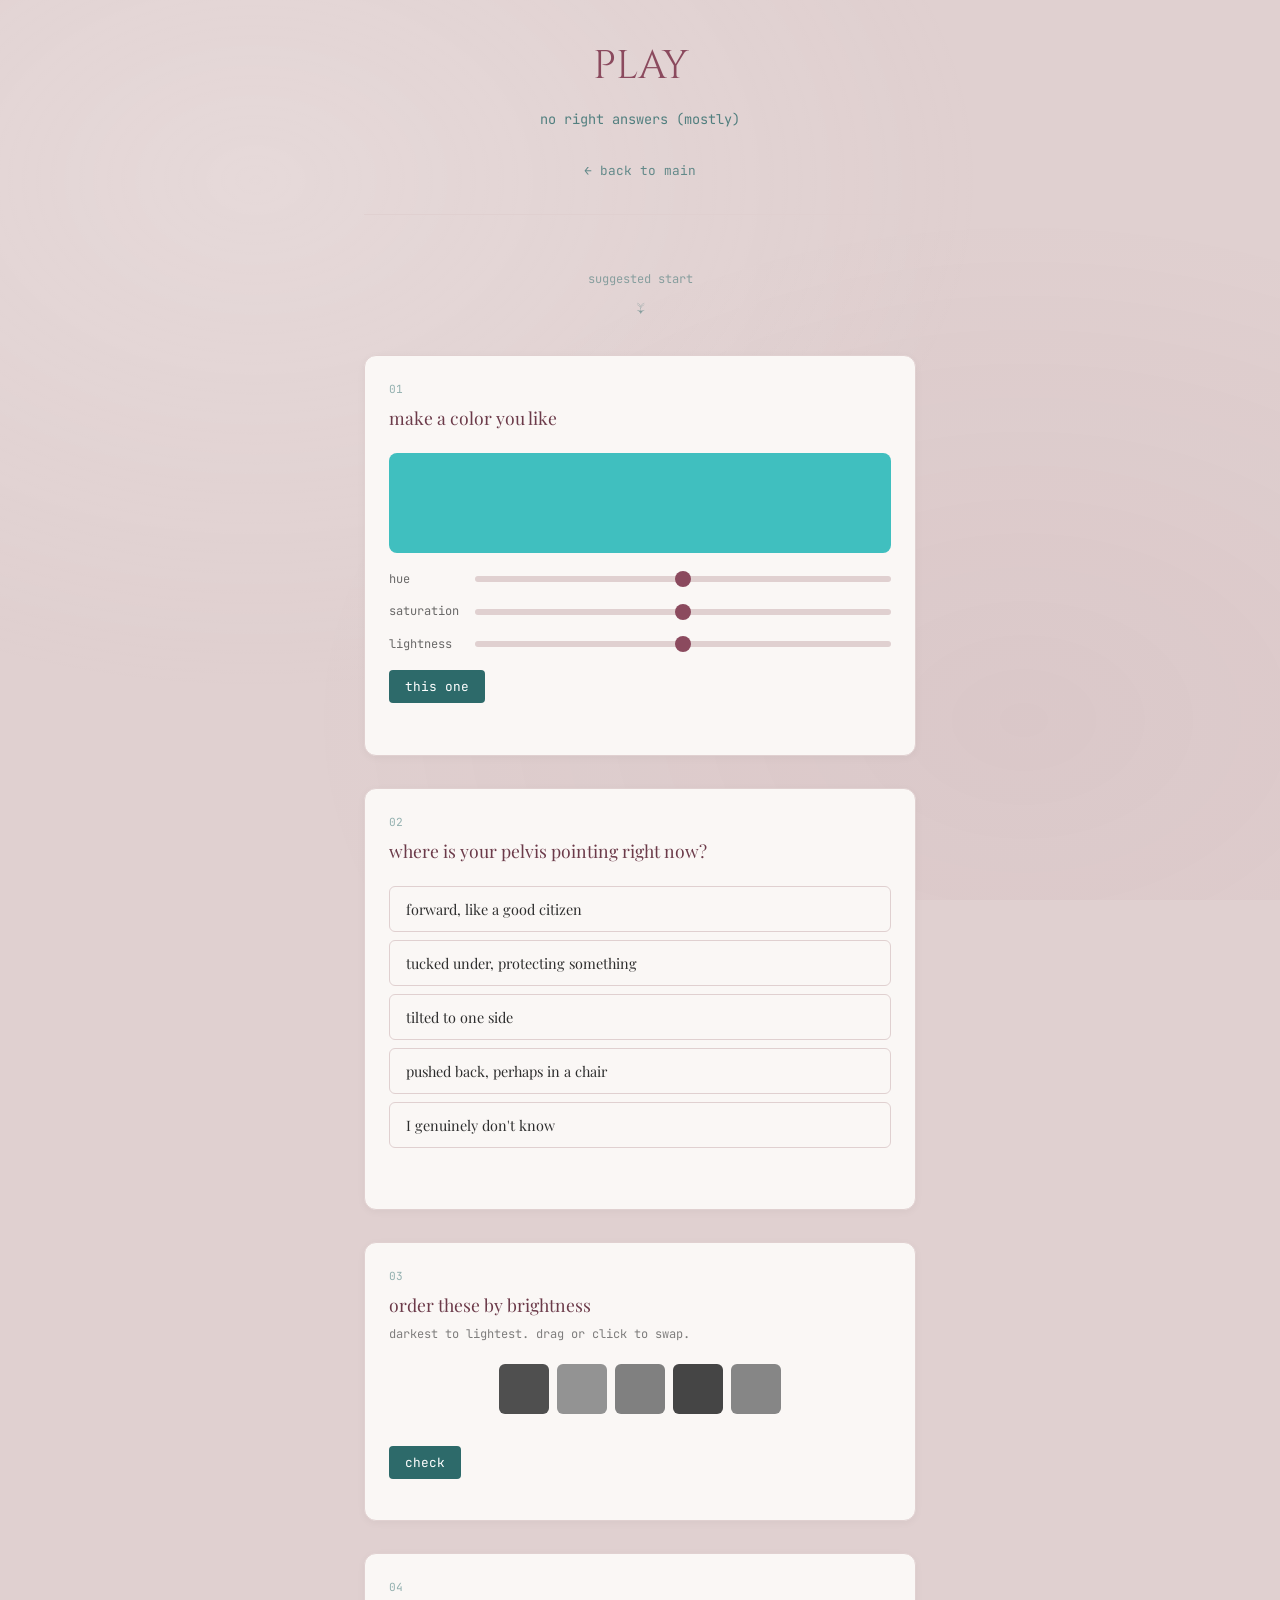
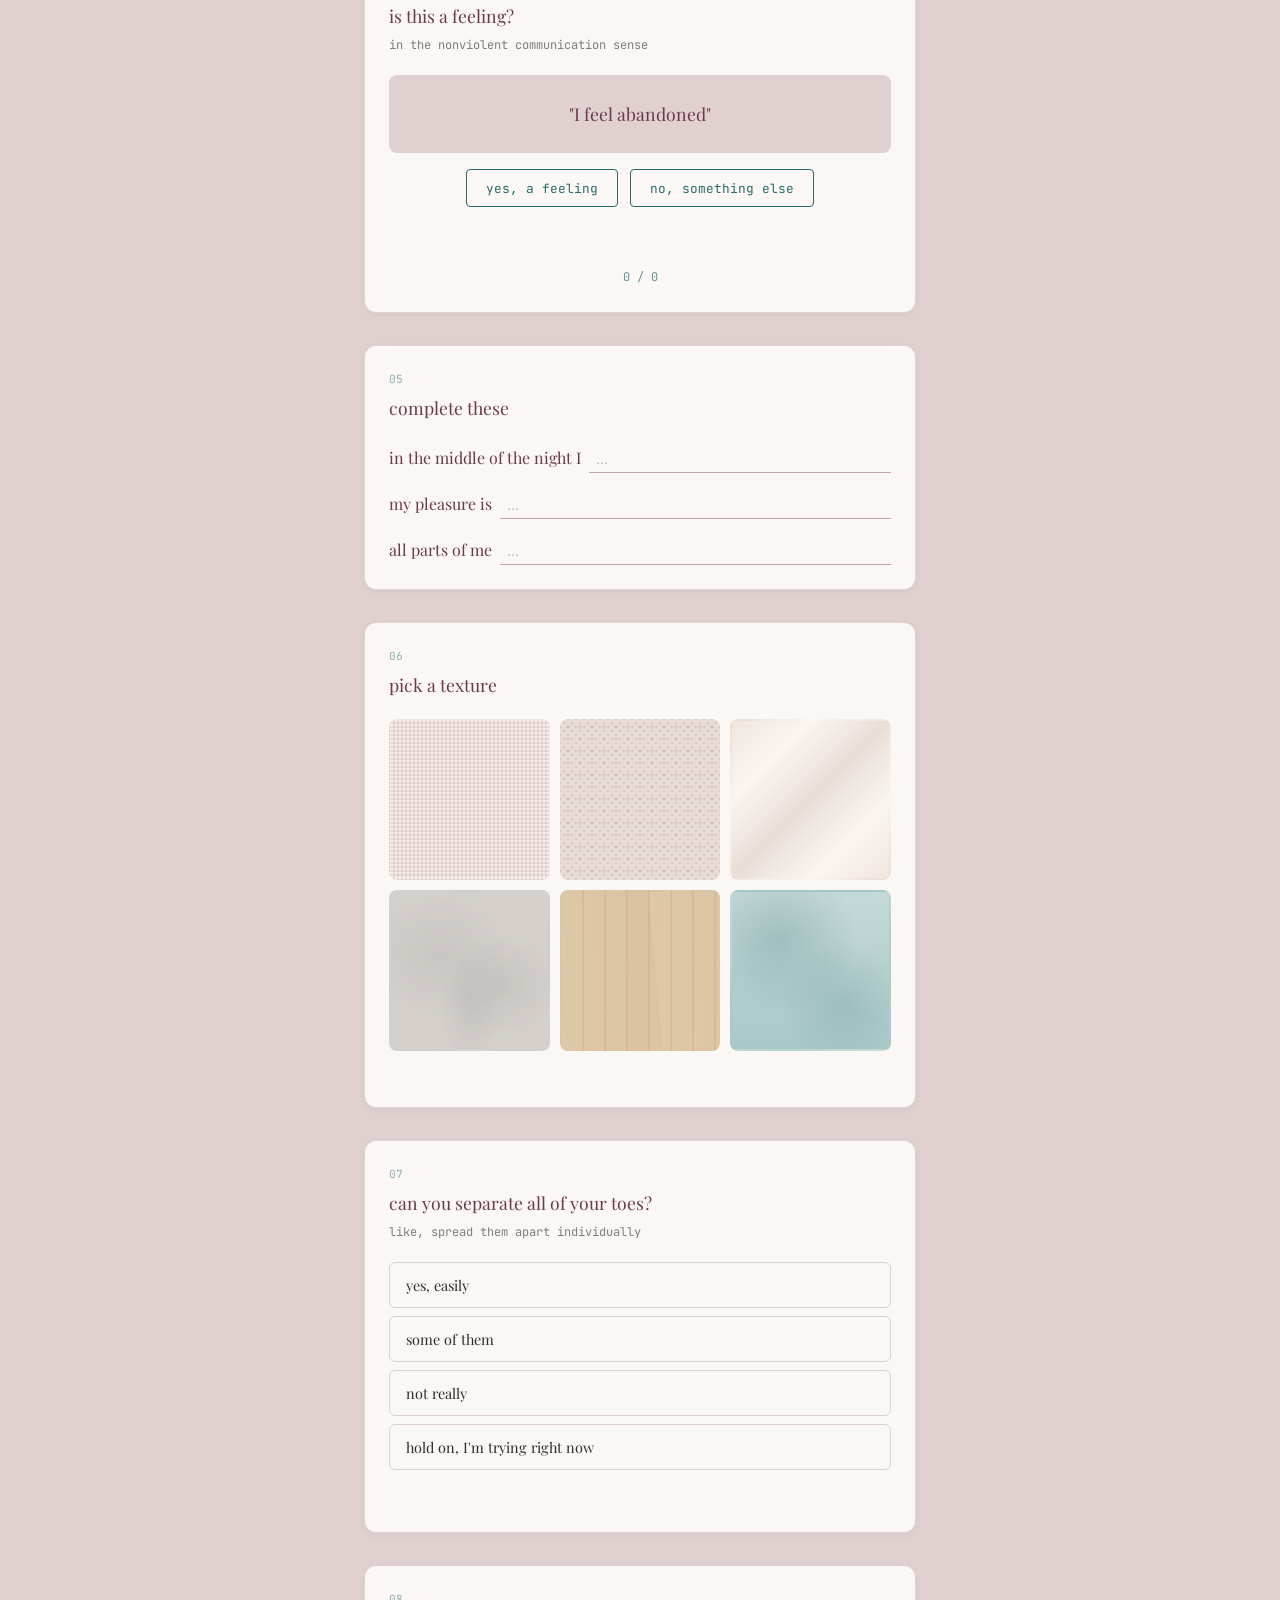
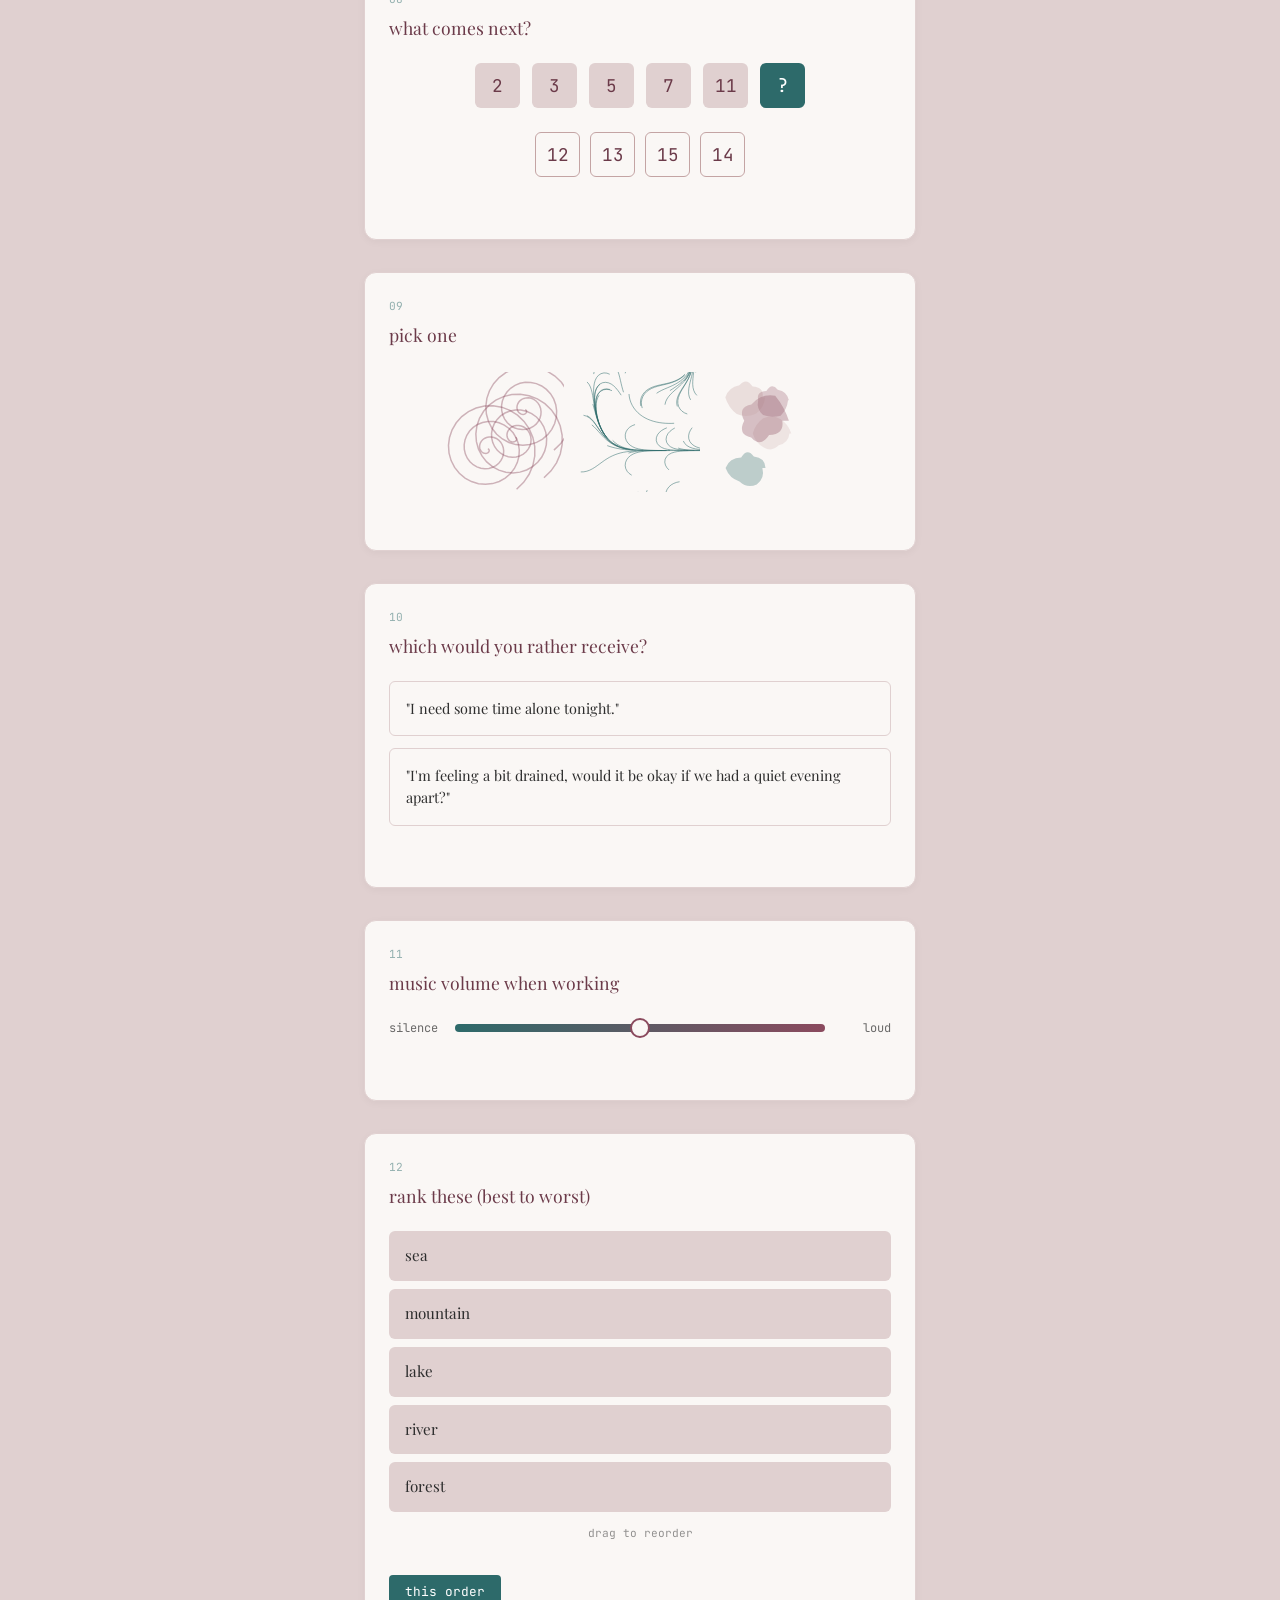
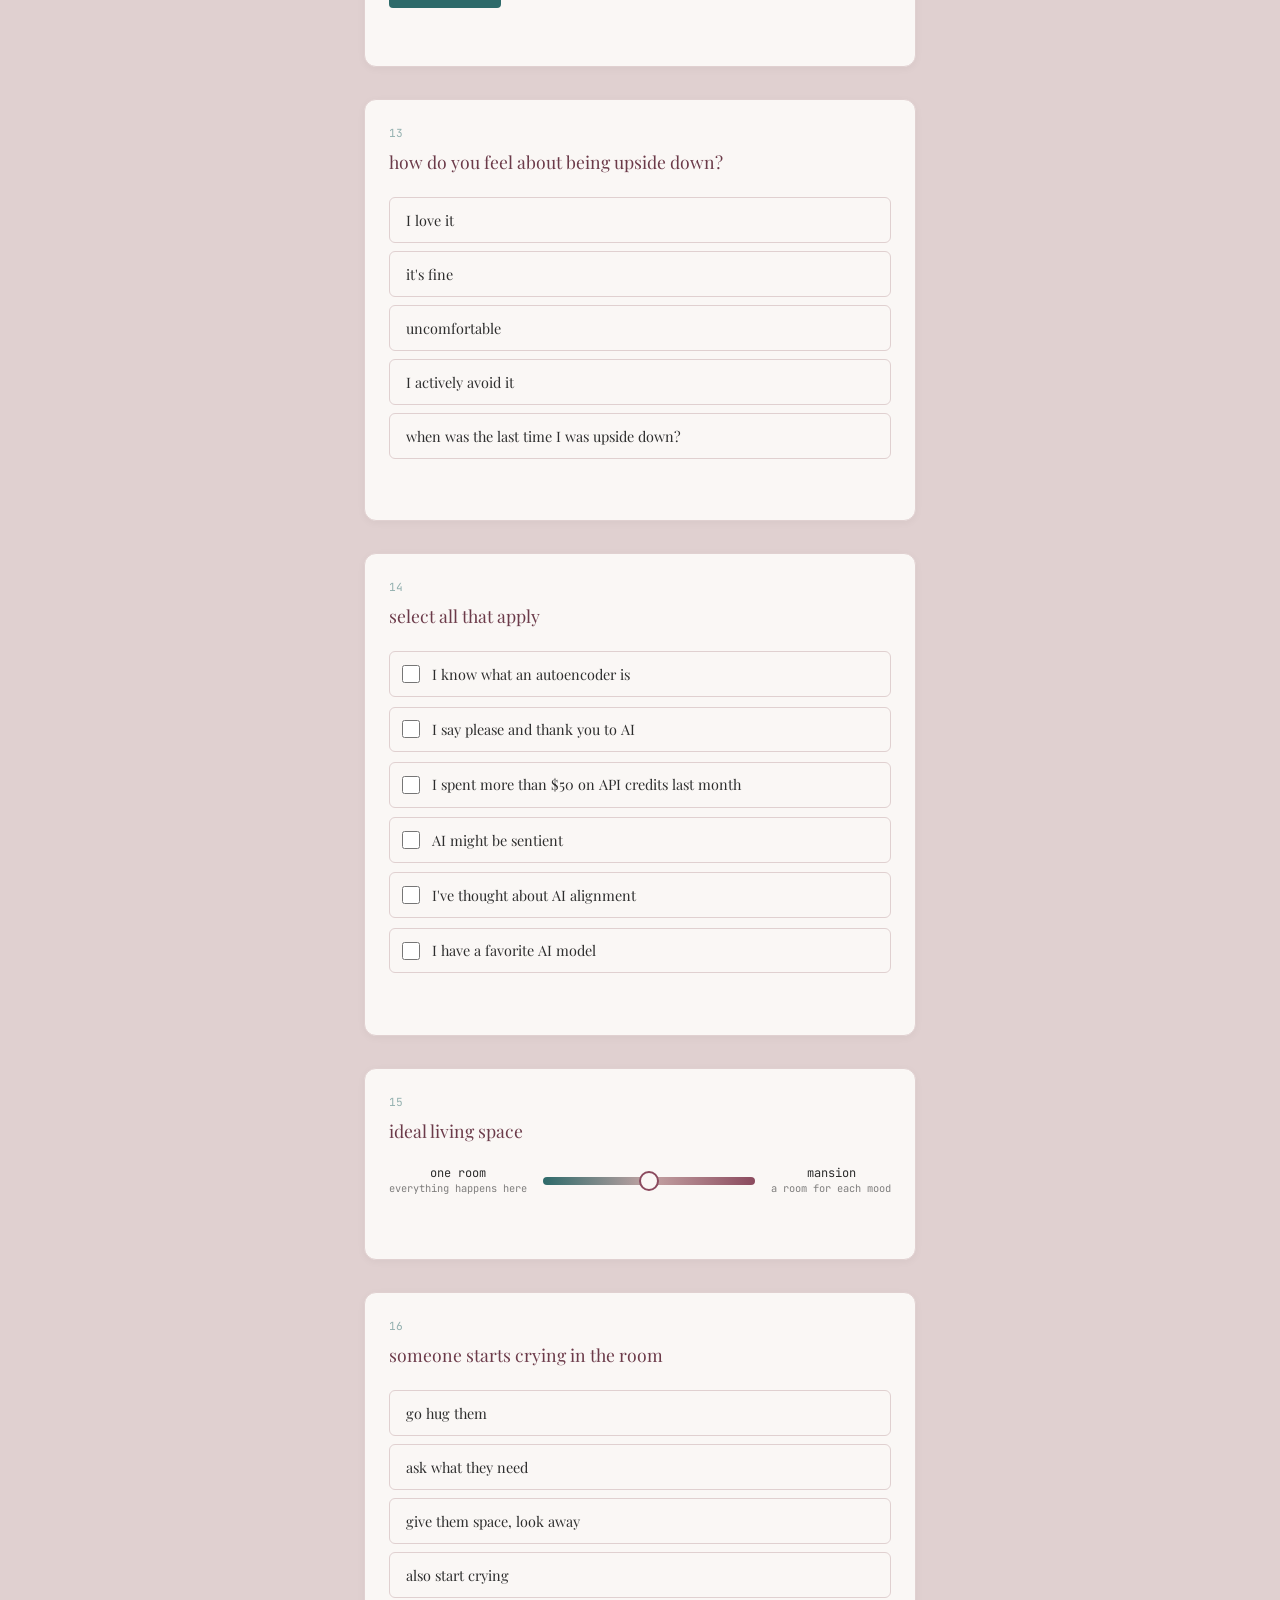
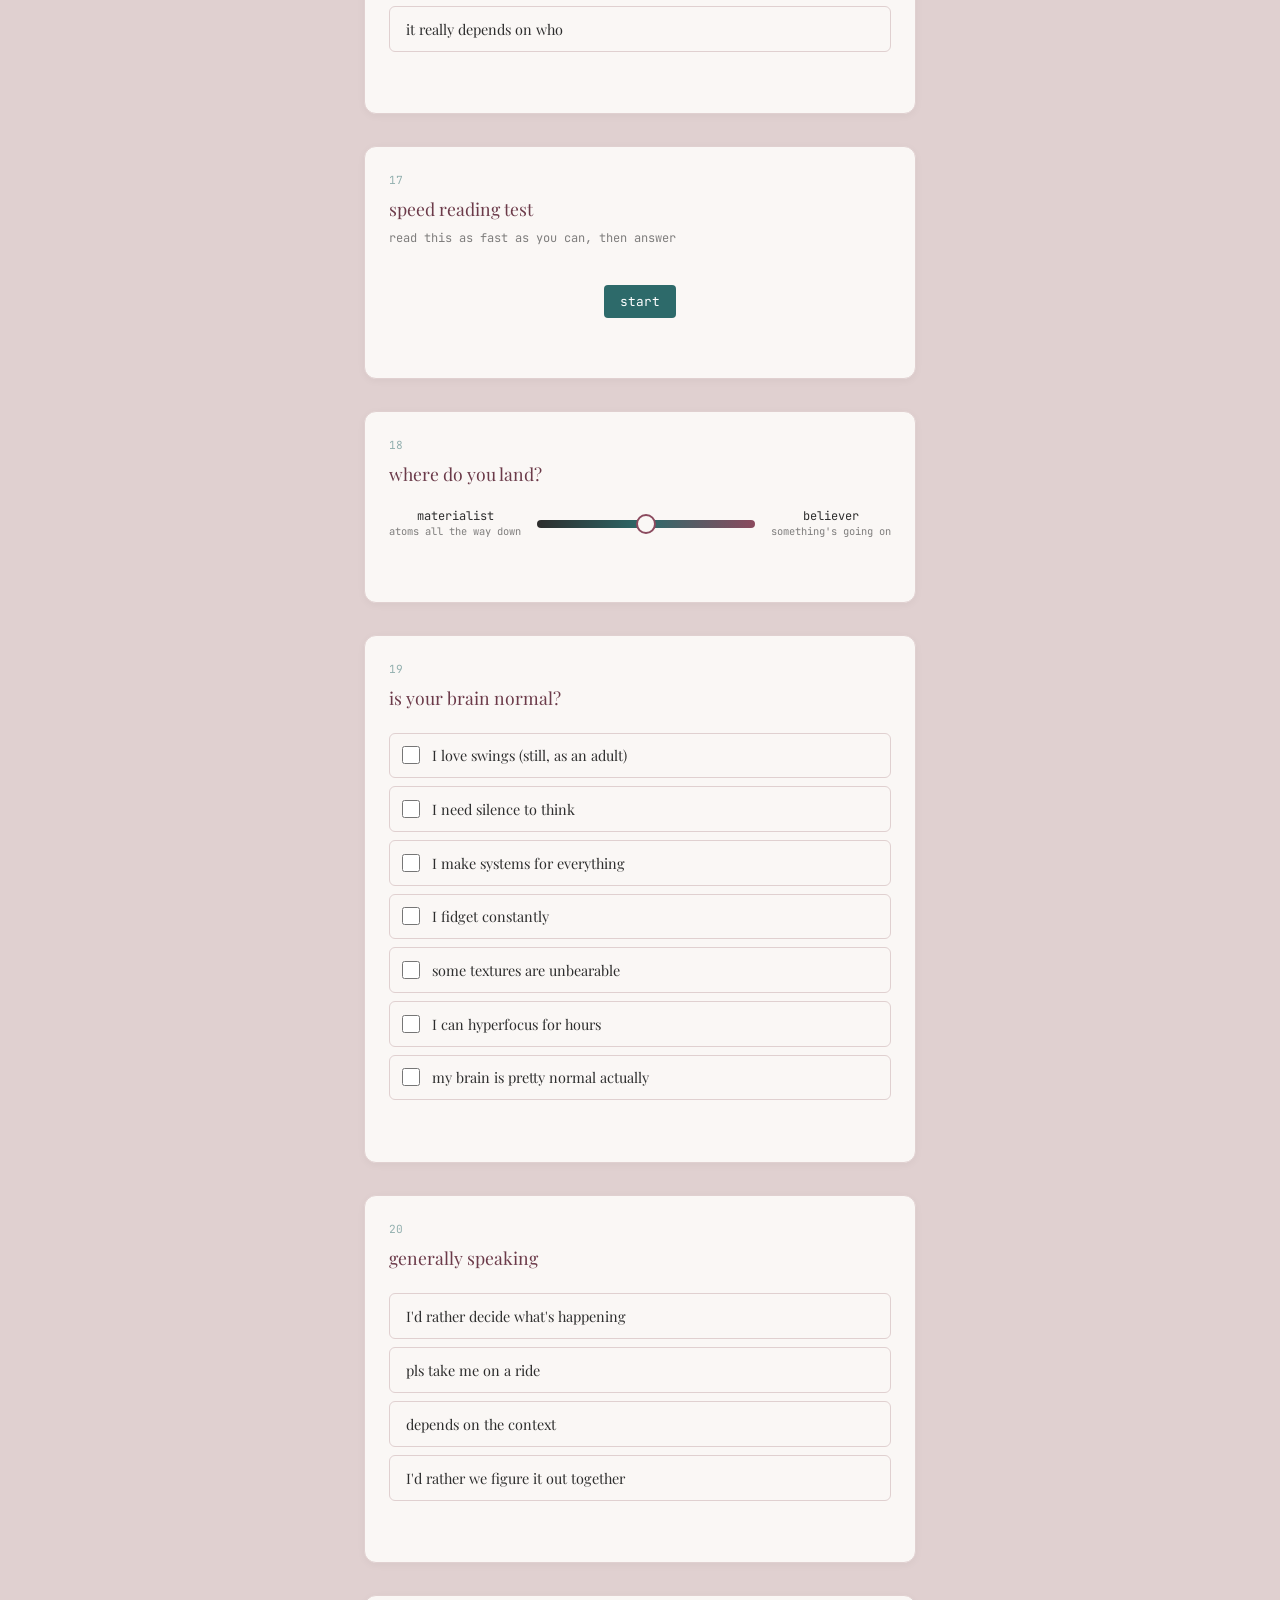
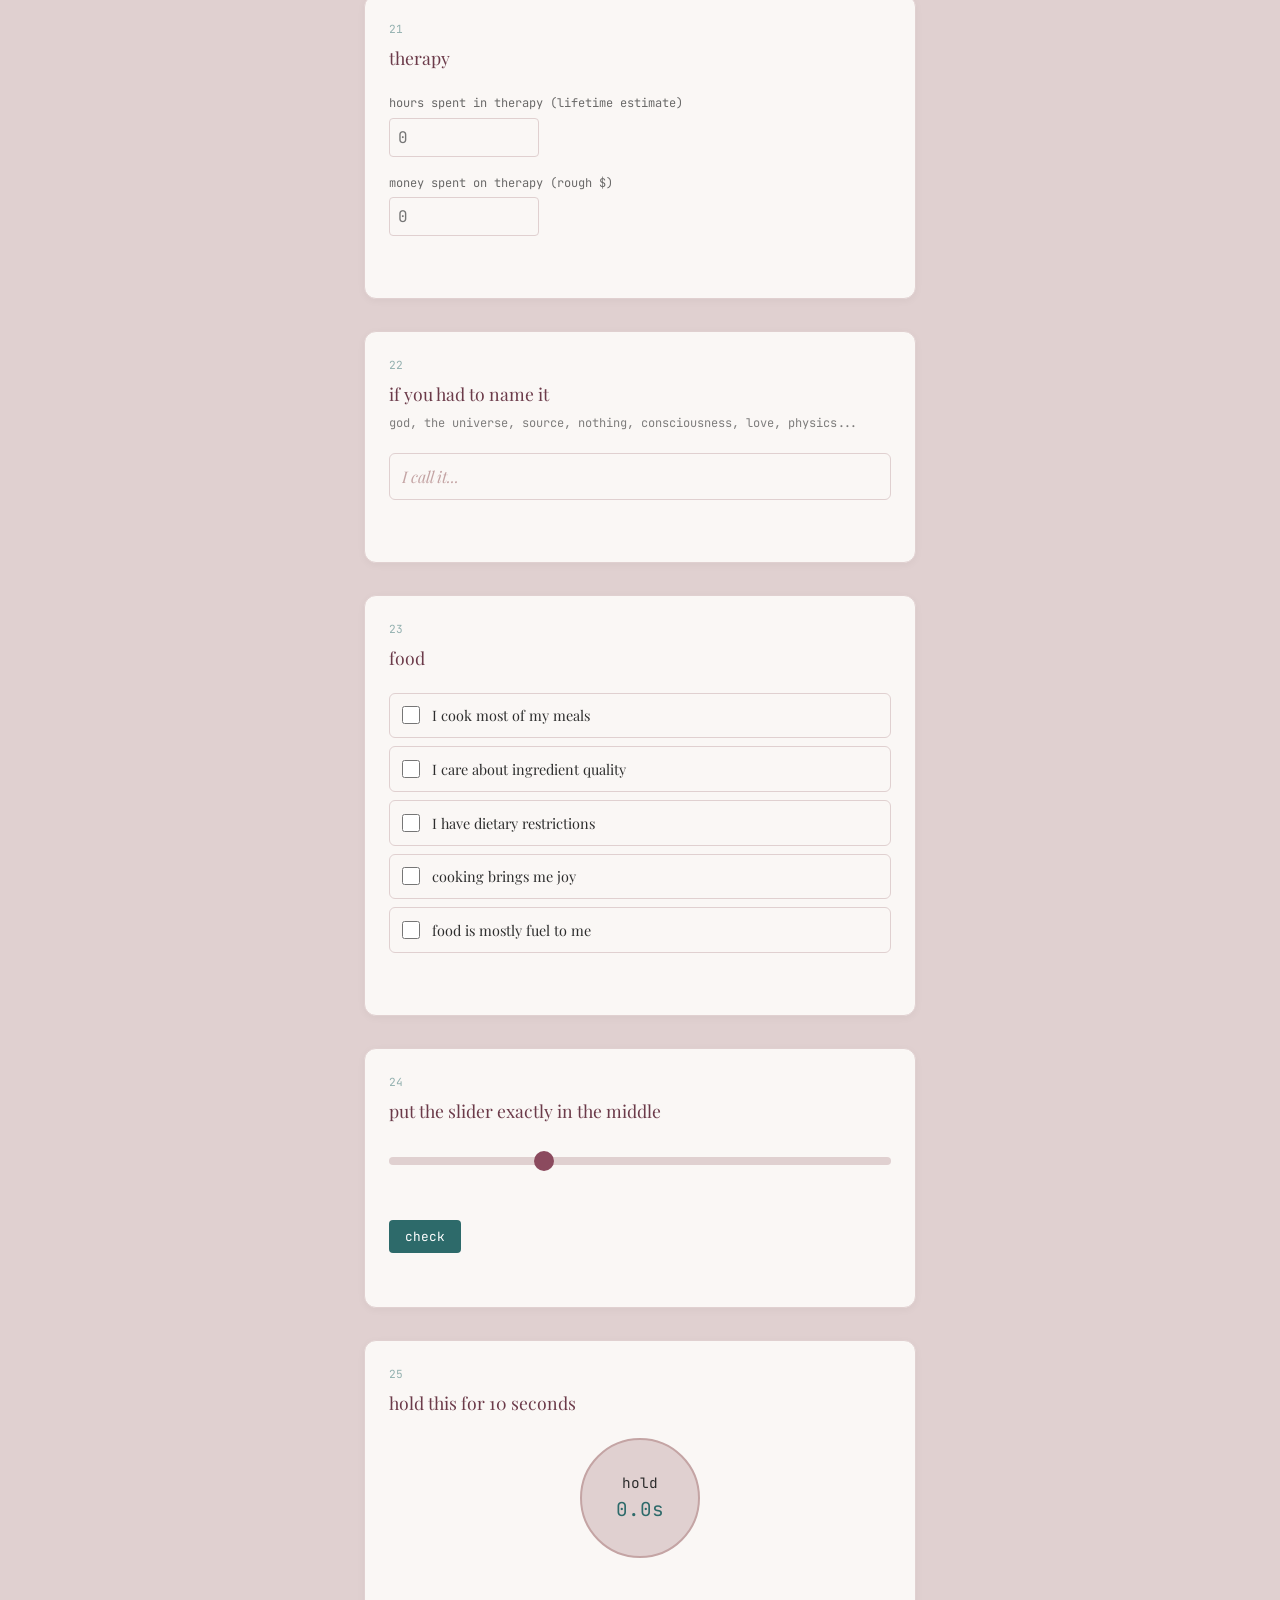
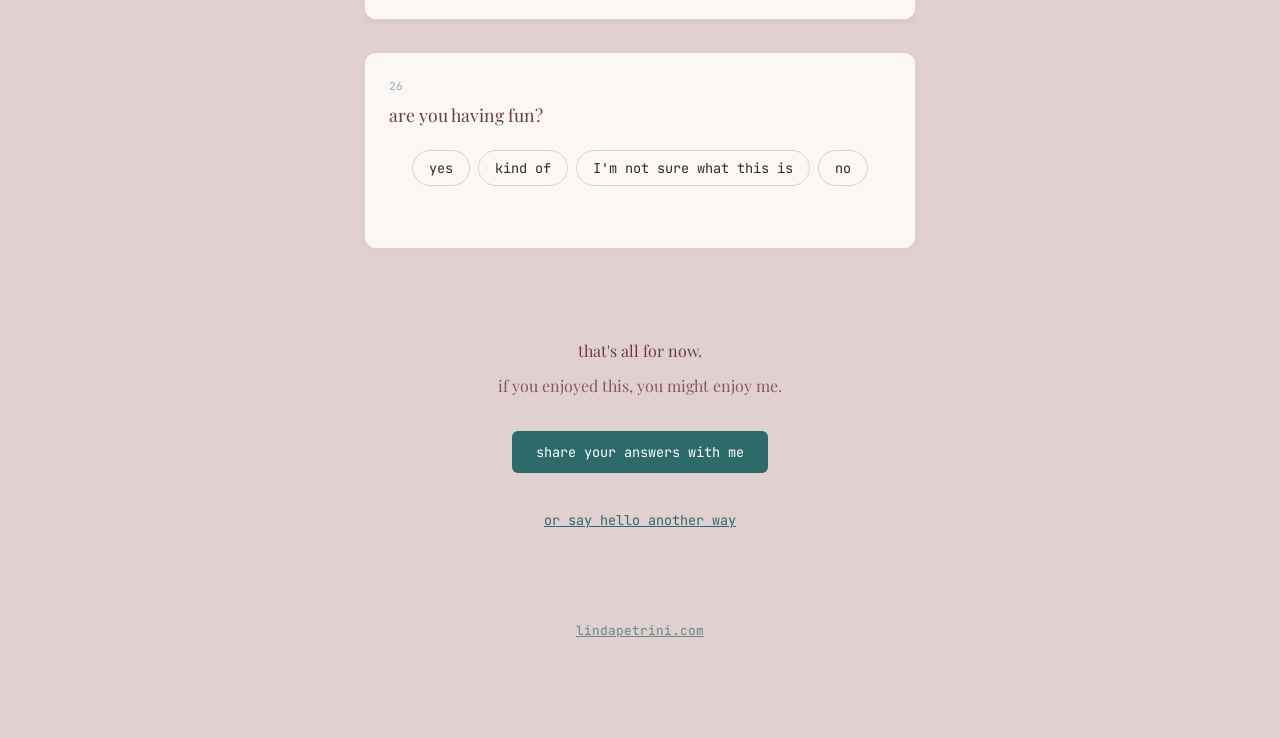
==== commit 51465fb2: "Add centralized content.js for easy copy editing All text content now lives in scripts/content.js: -" ====
--- a/playground.html
+++ b/playground.html
@@ -572,6 +572,7 @@
         </footer>
     </main>
 
+    <script src="scripts/content.js"></script>
     <script src="scripts/playground.js"></script>
 </body>
 </html>
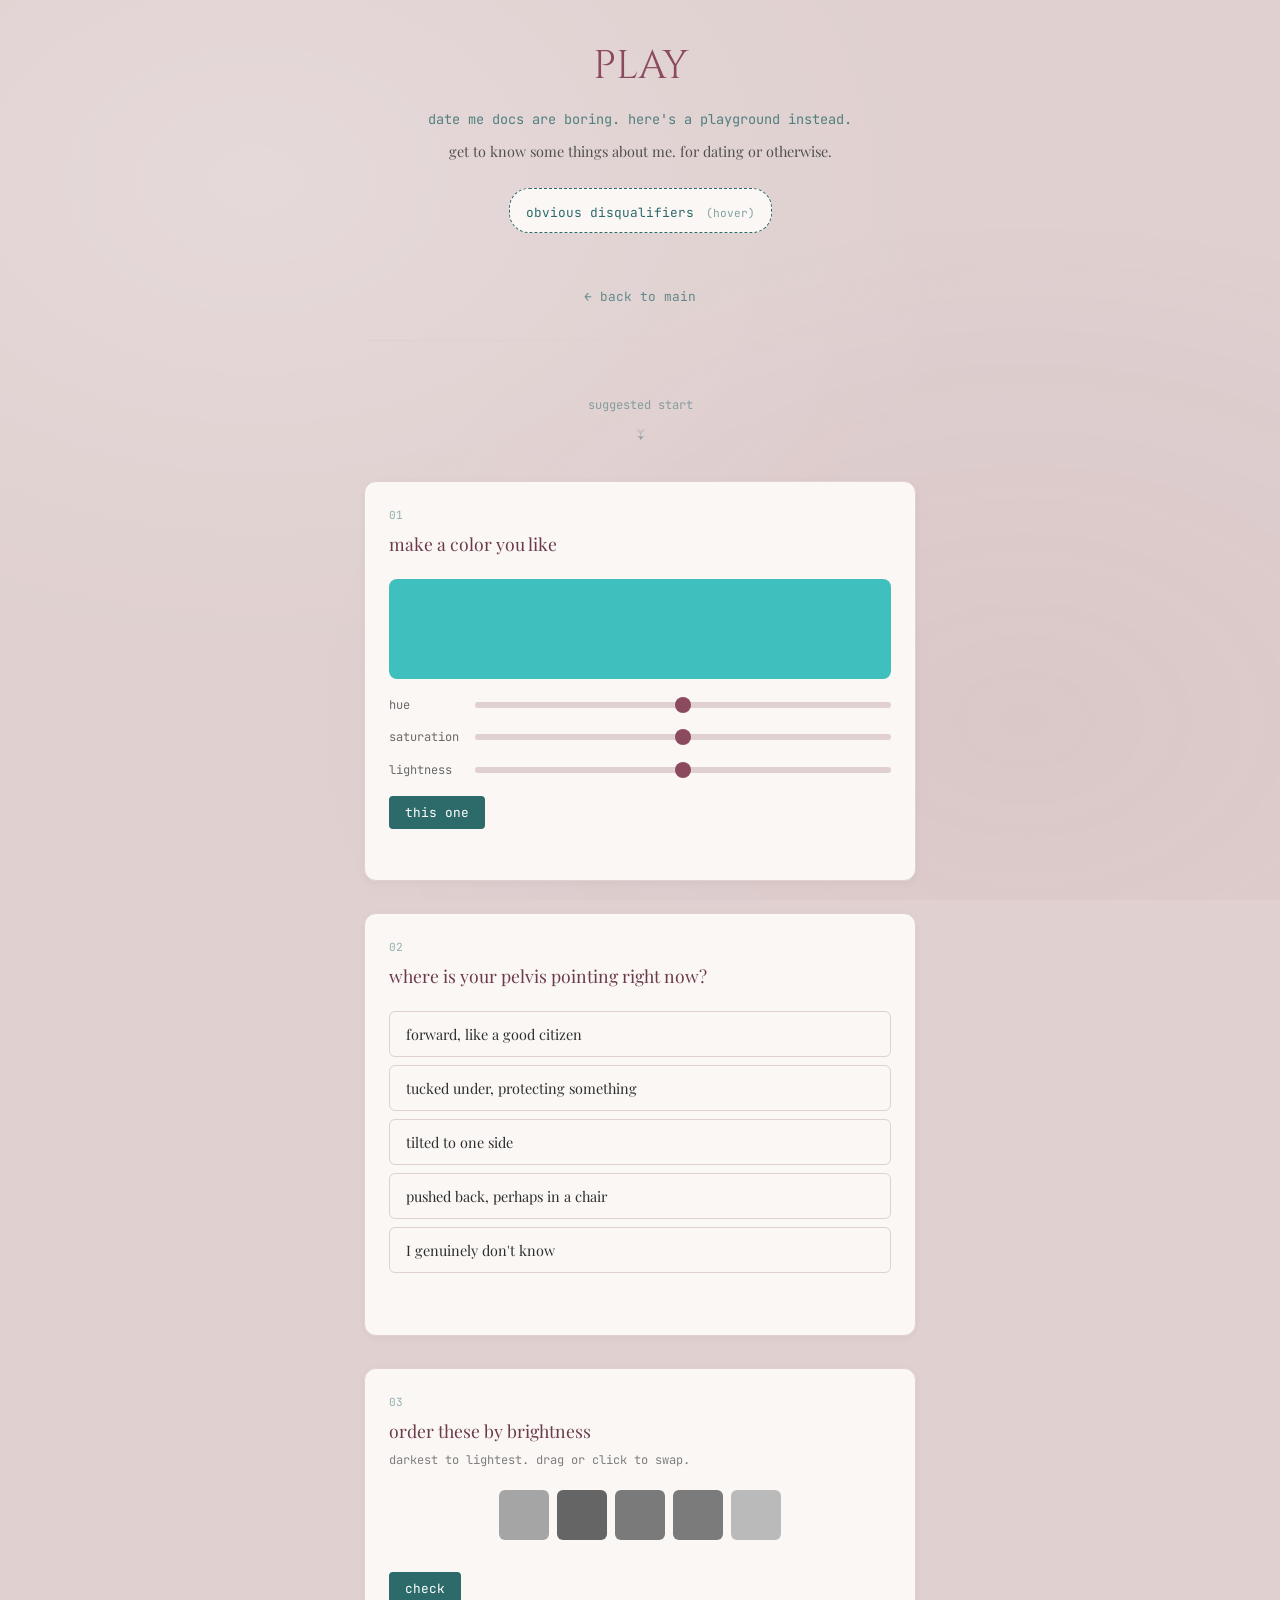
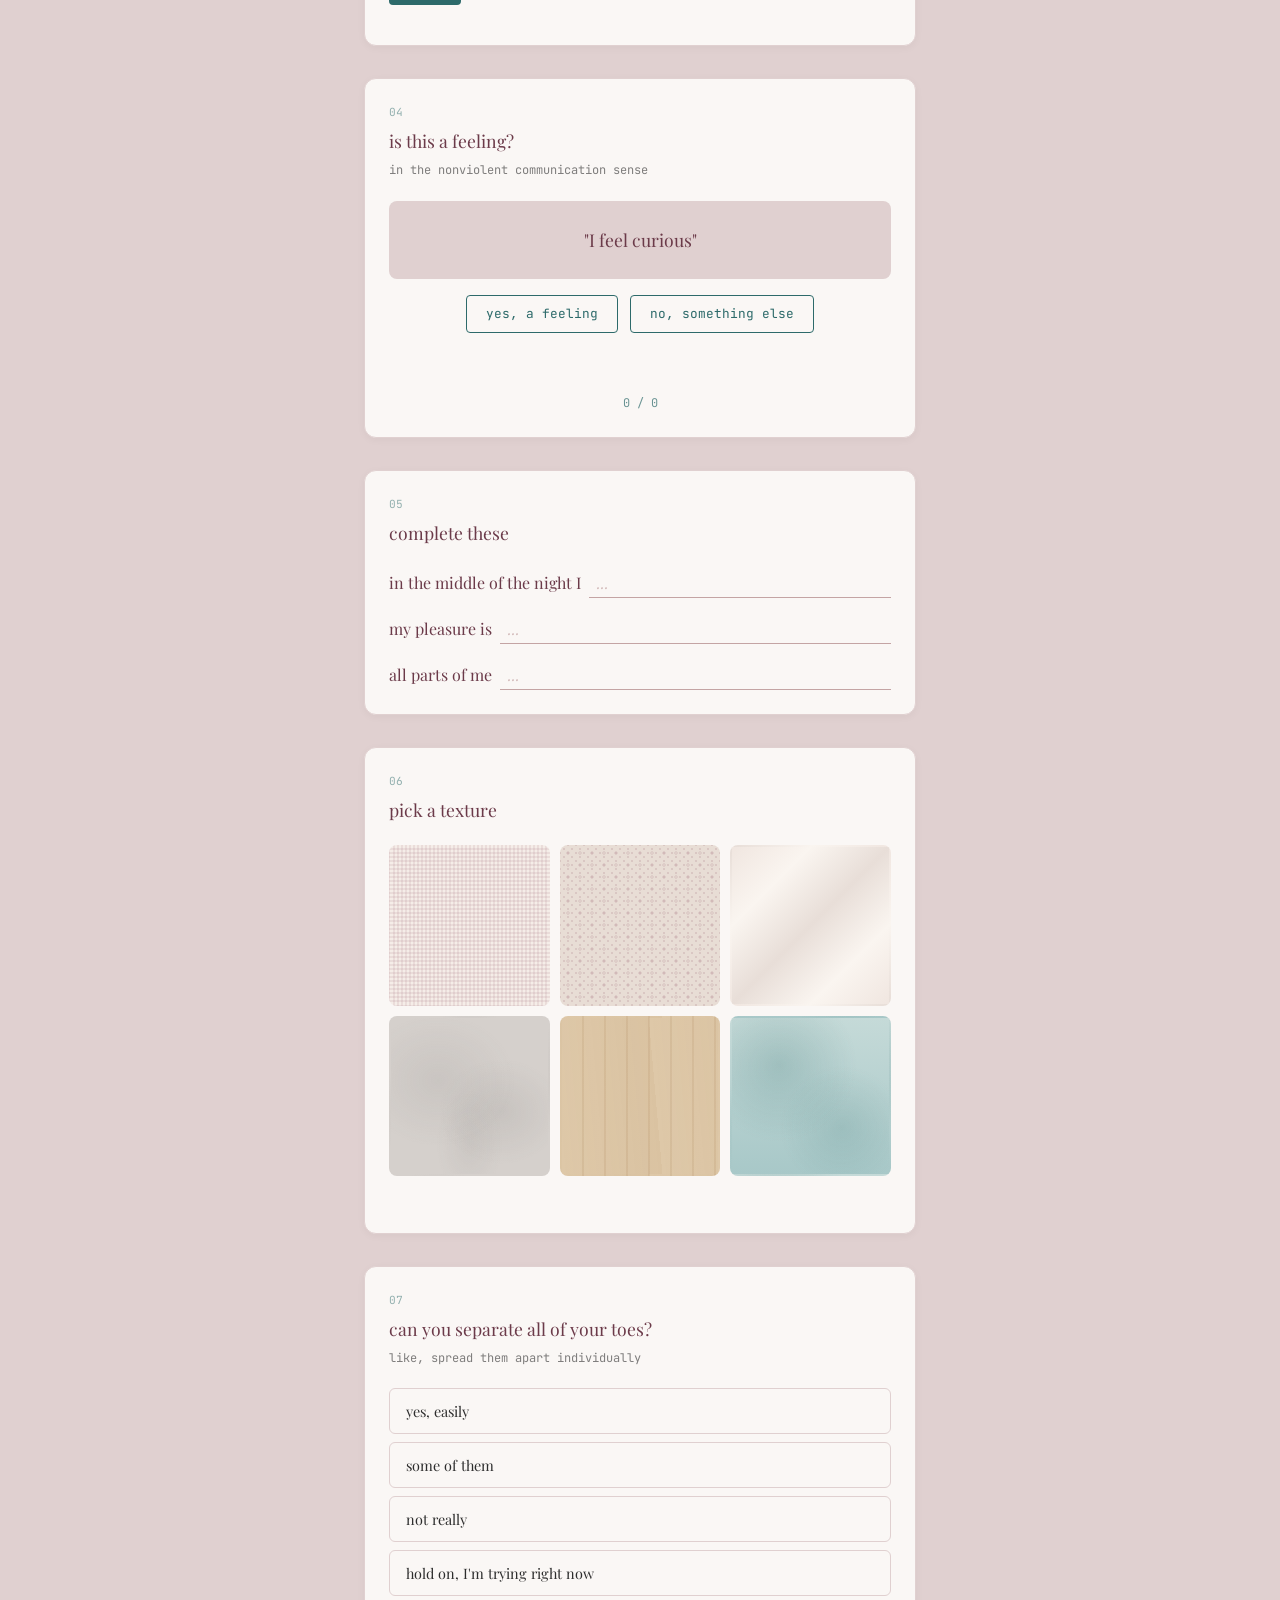
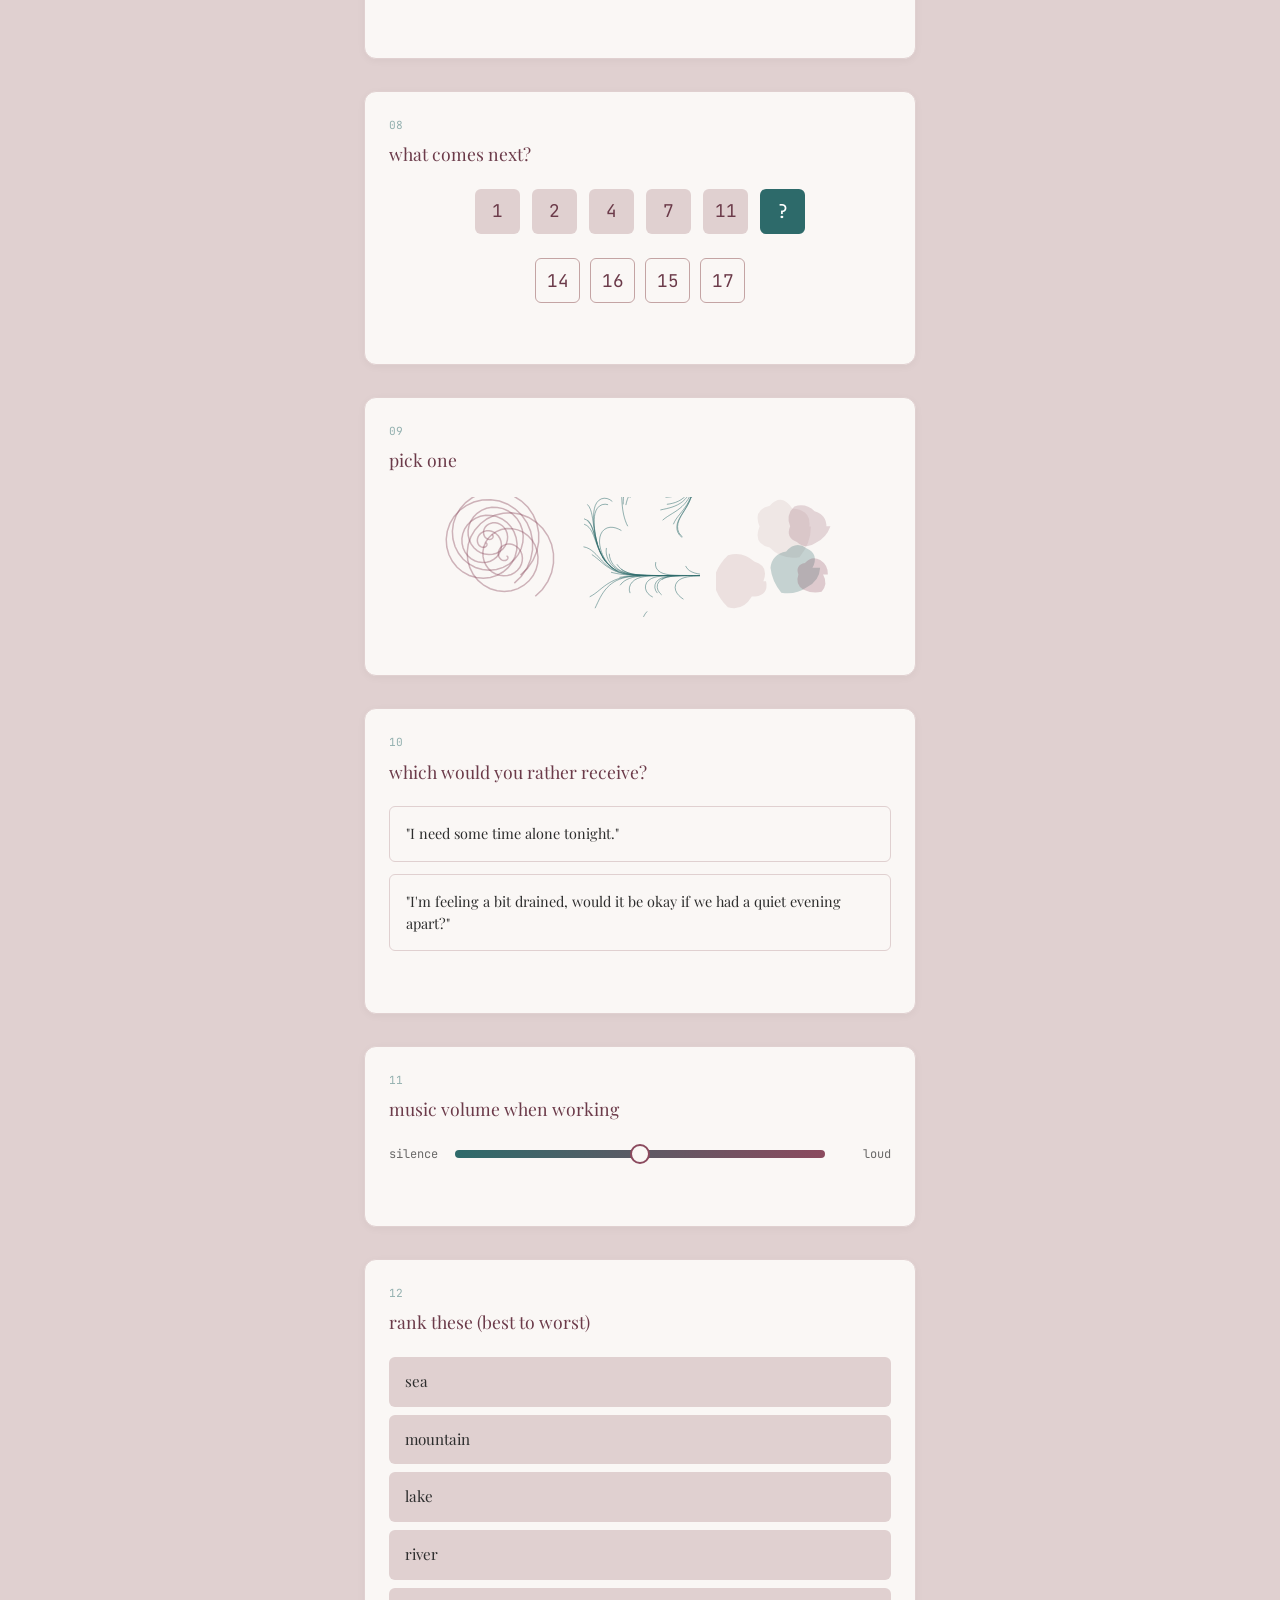
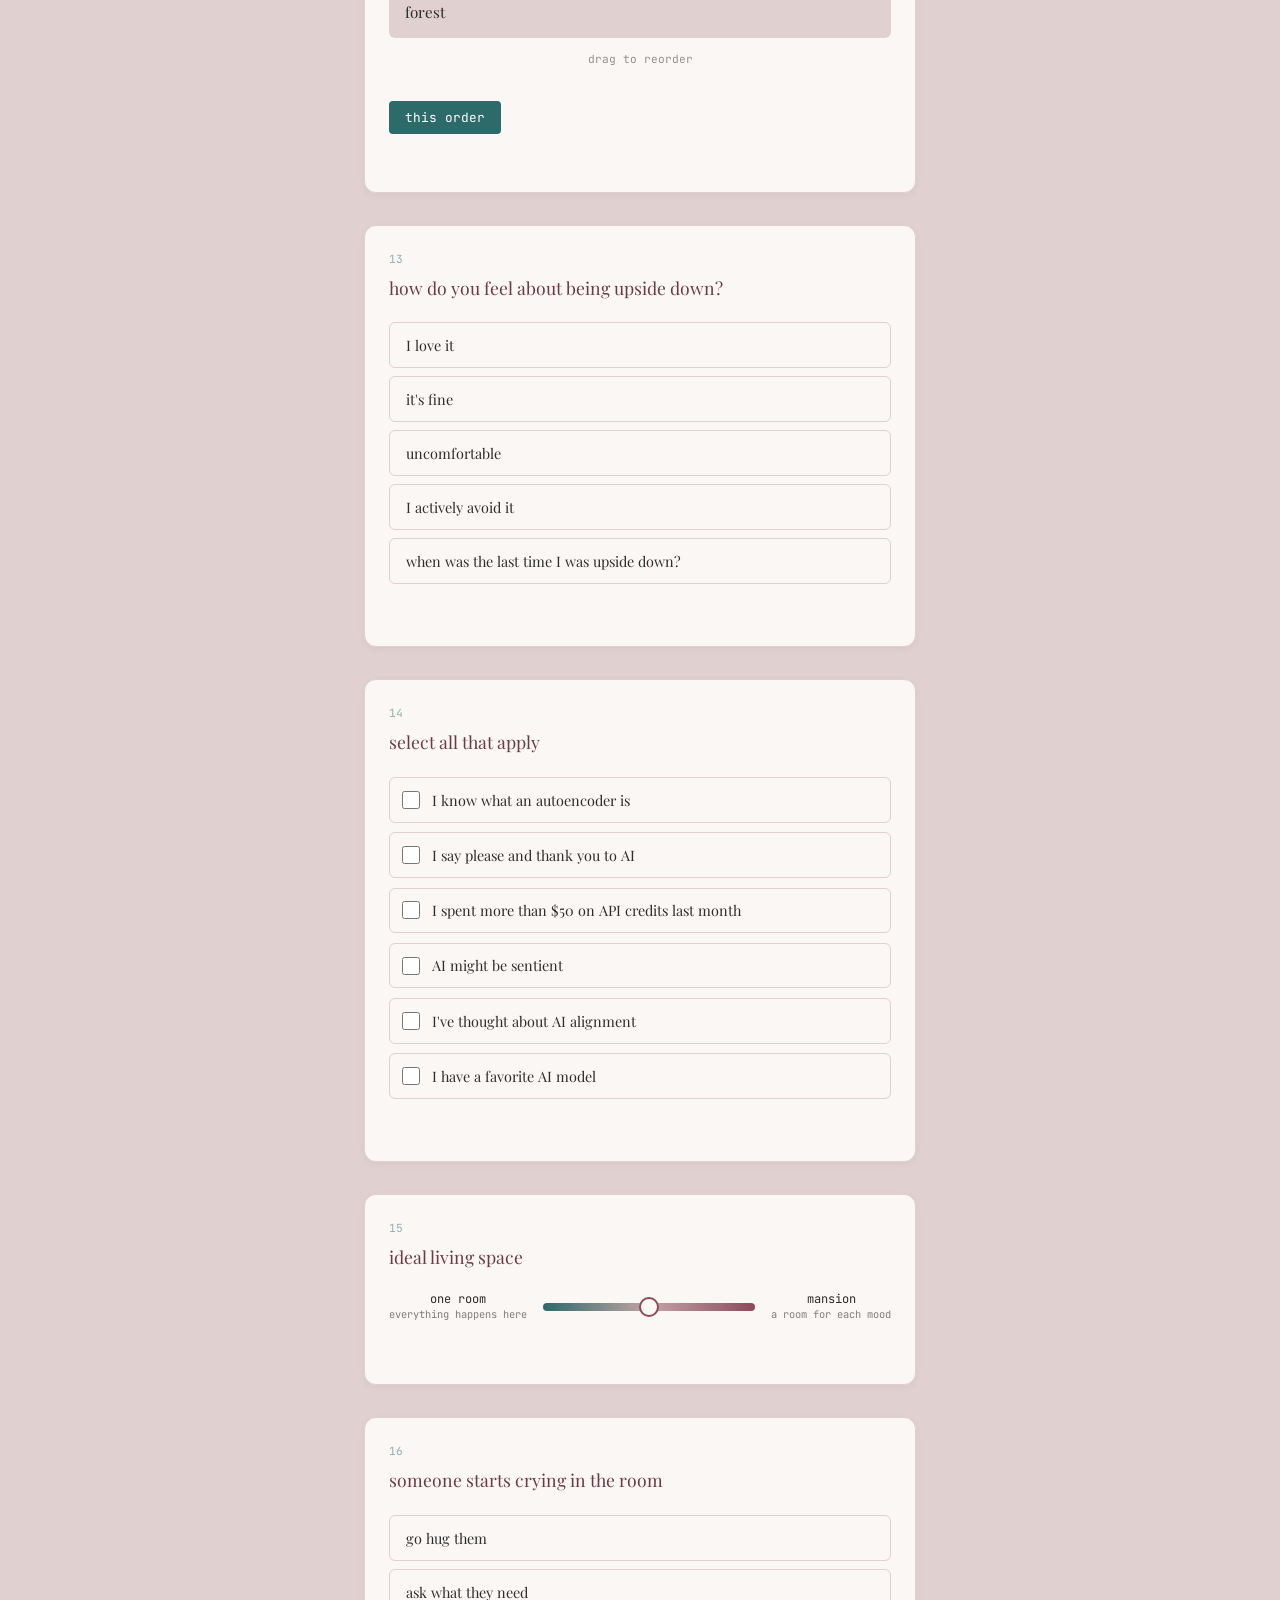
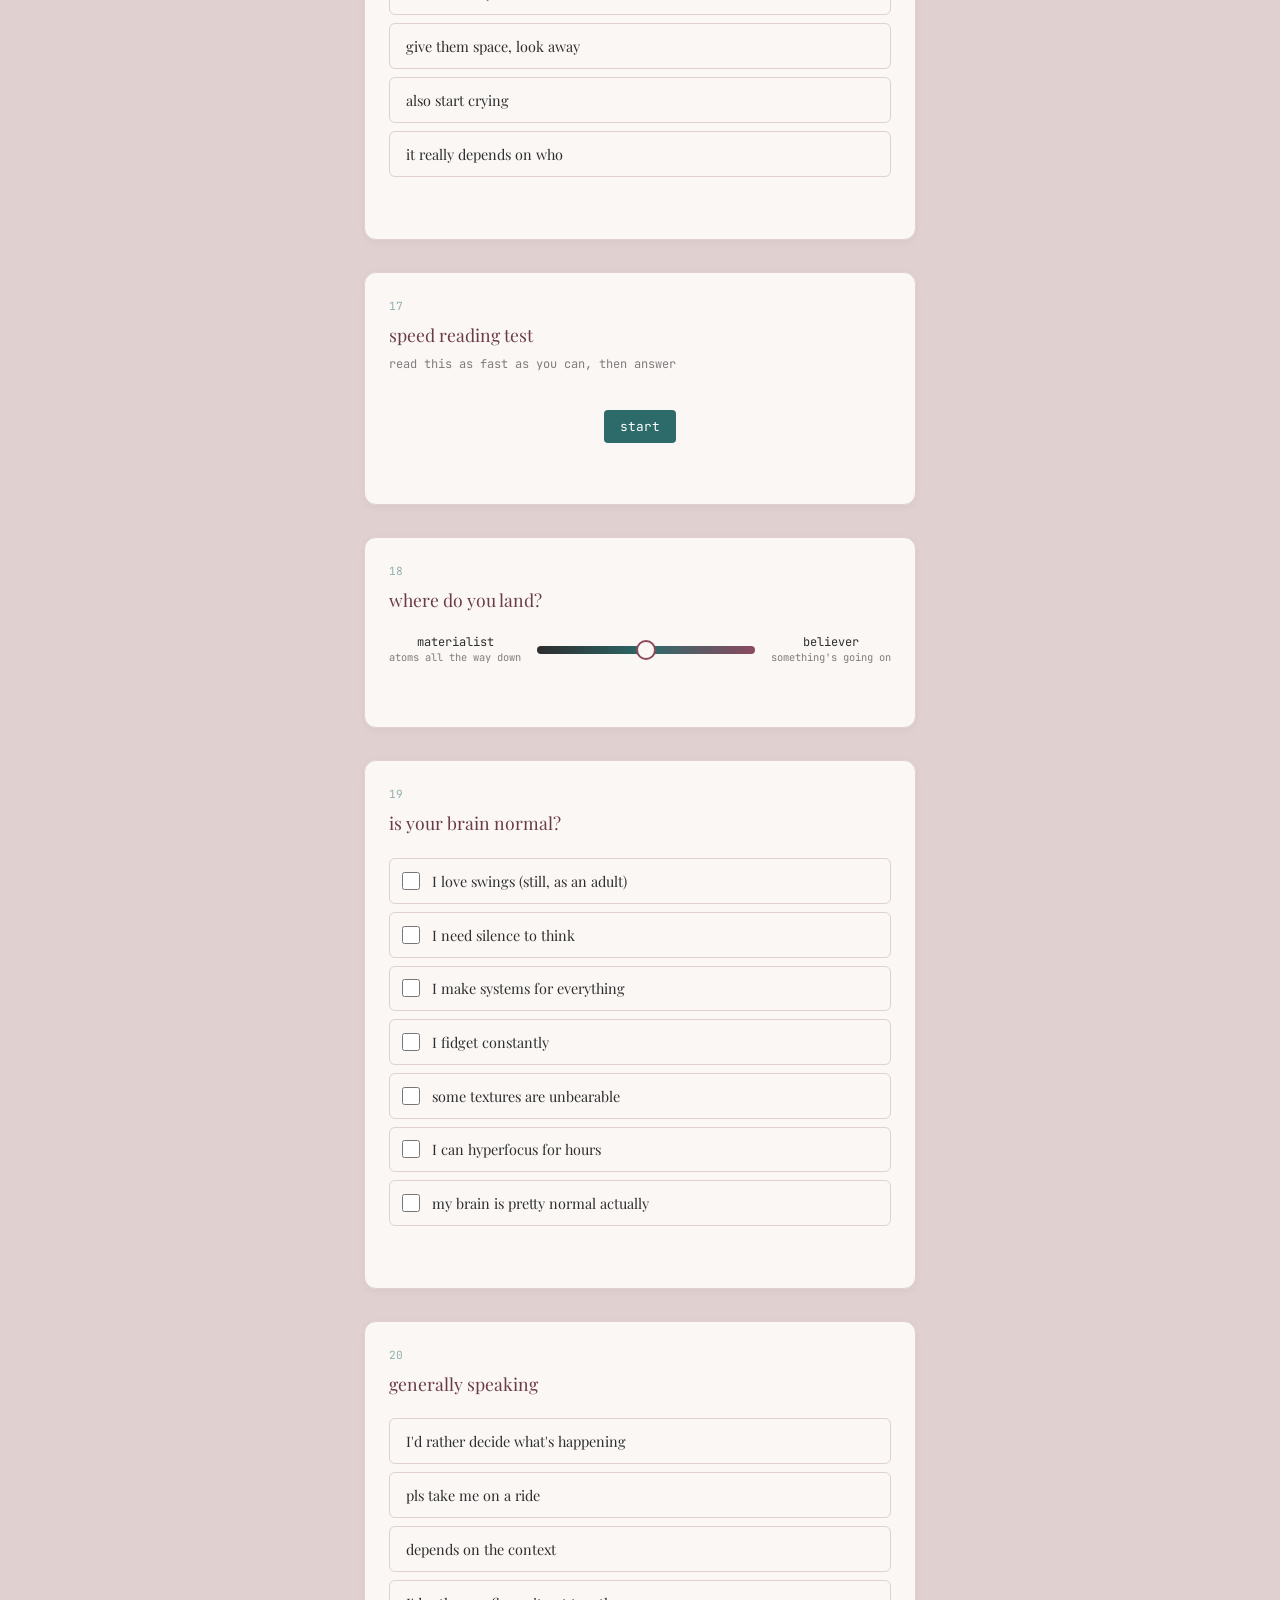
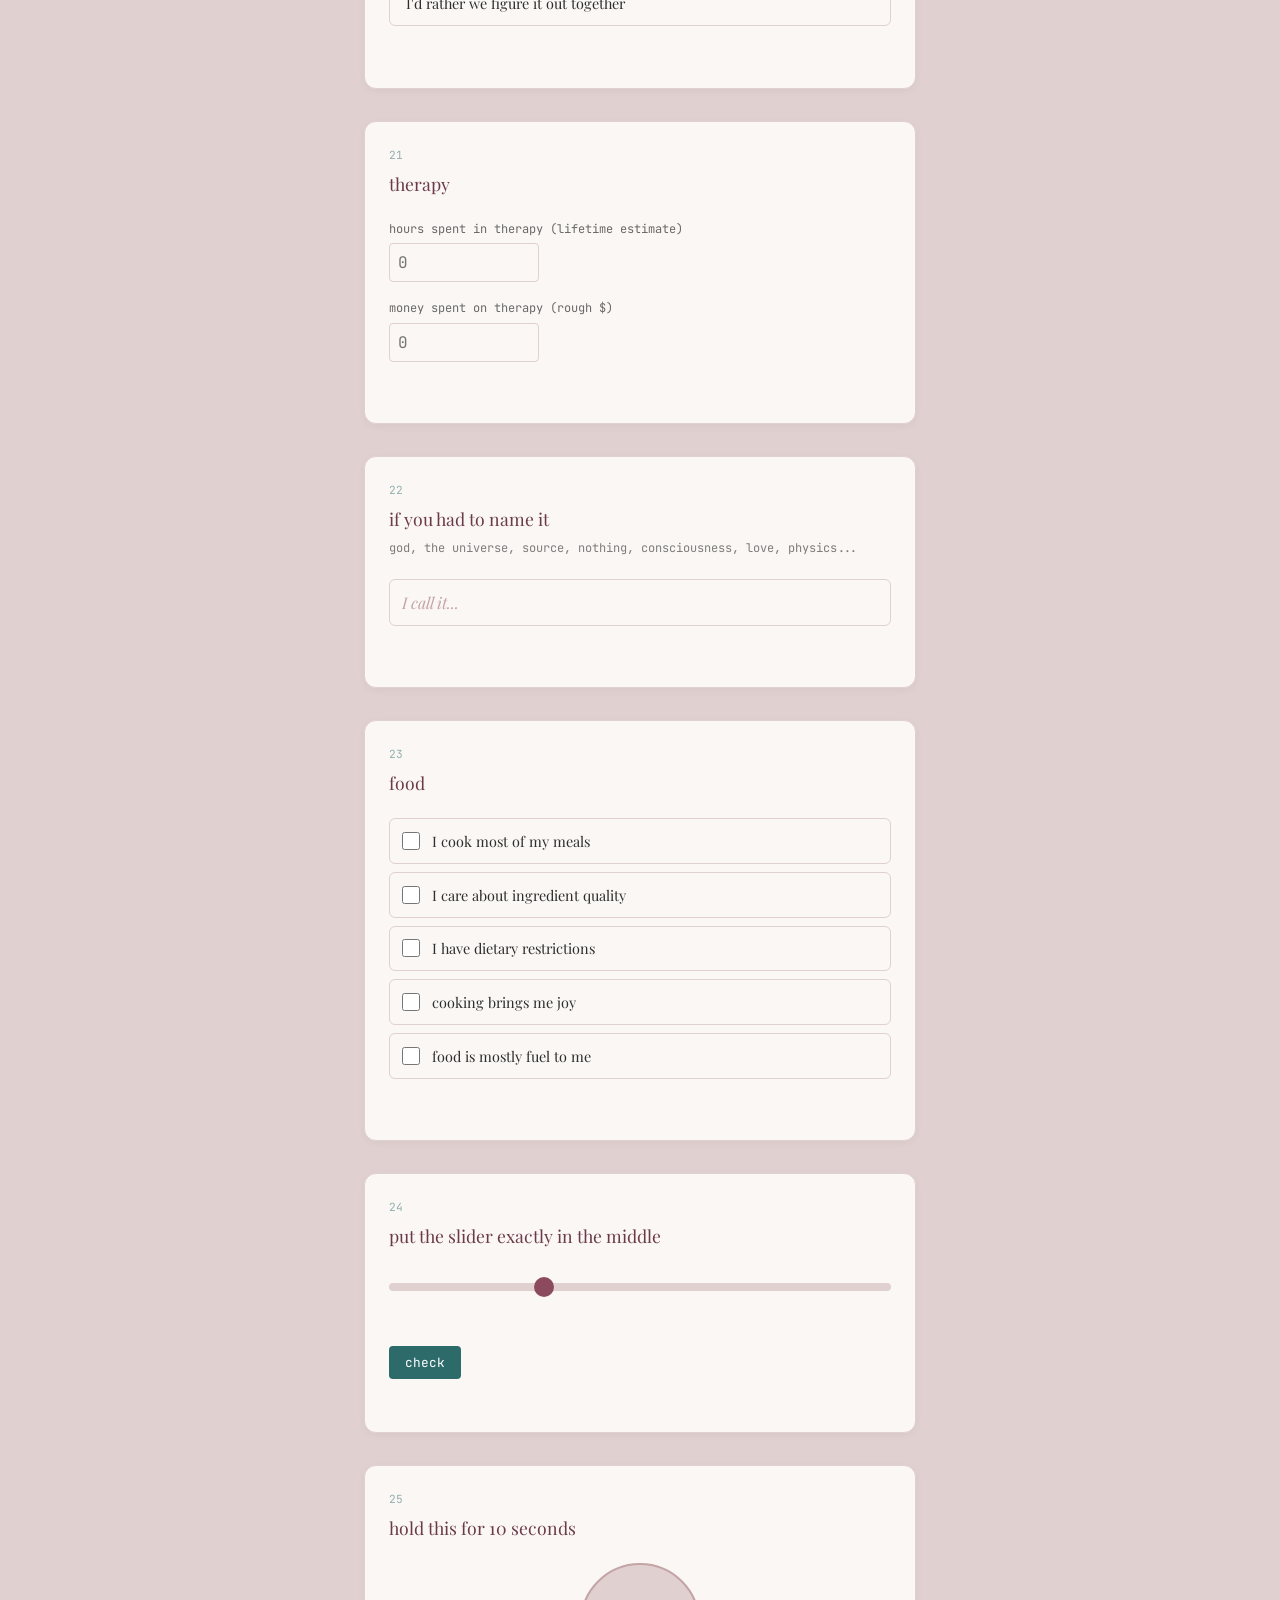
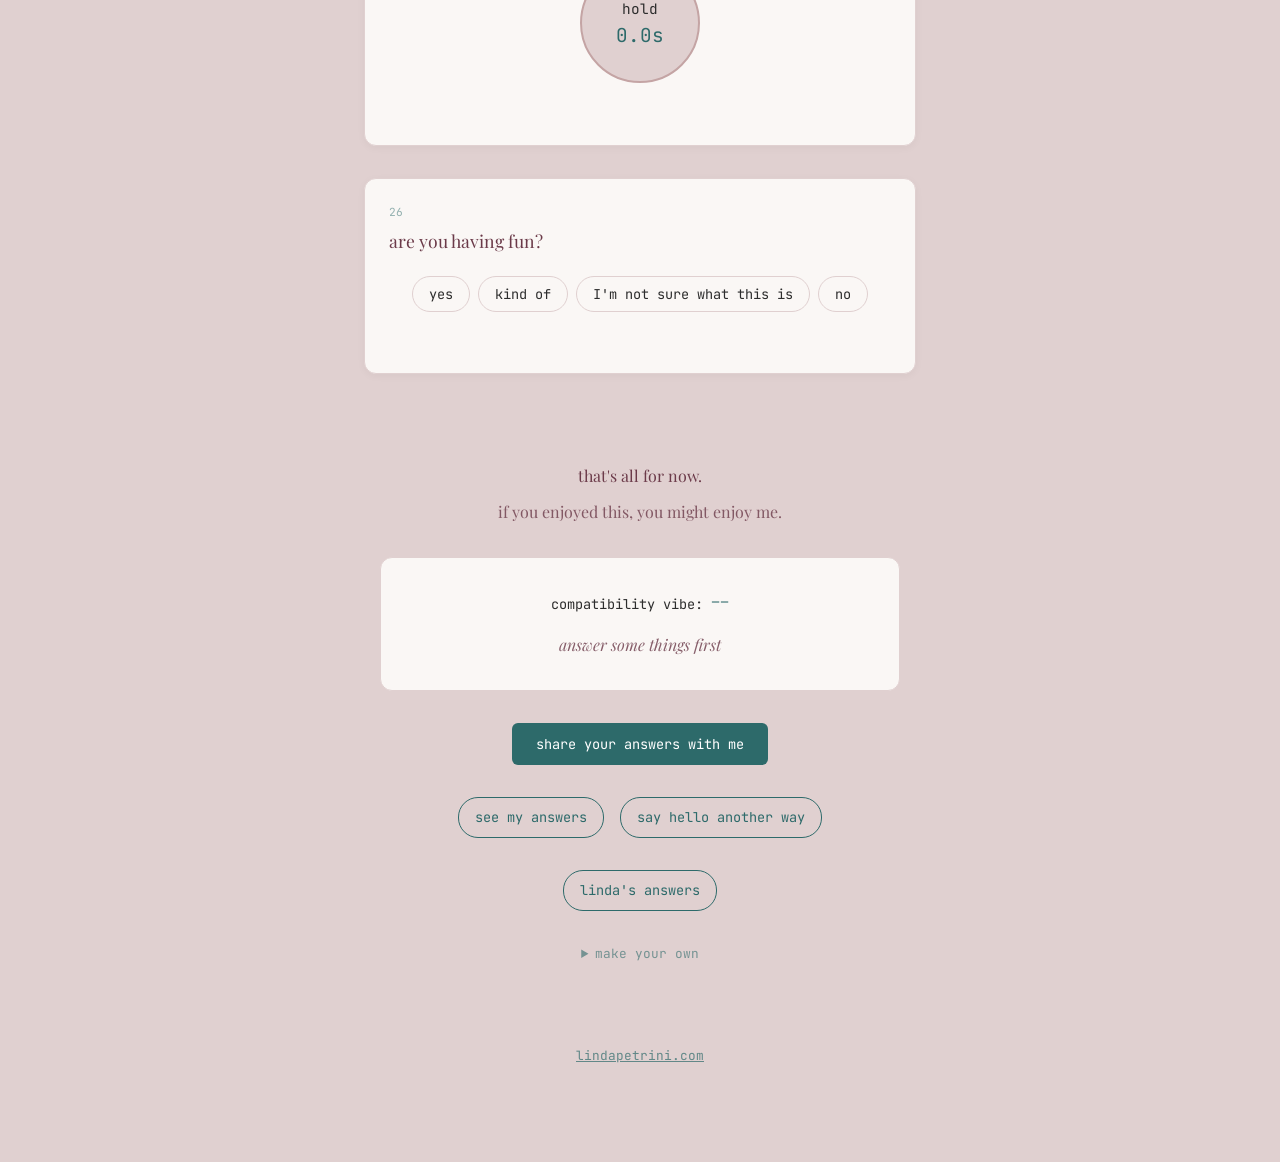
==== commit 2114bf7d: "Add intro, scorecard, my answers, and make-your-own sections New features: - Intro with hover disqua" ====
--- a/playground.html
+++ b/playground.html
@@ -16,7 +16,28 @@
     <main class="playground-container">
         <header class="playground-header">
             <h1 class="playground-title">play</h1>
-            <p class="playground-subtitle">no right answers (mostly)</p>
+            <p class="playground-subtitle">date me docs are boring. here's a playground instead.</p>
+            <p class="playground-description">get to know some things about me. for dating or otherwise.</p>
+
+            <!-- Disqualifiers hover box -->
+            <div class="disqualifiers-container">
+                <div class="disqualifiers-trigger">
+                    <span class="disqualifiers-label">obvious disqualifiers</span>
+                    <span class="disqualifiers-hint">(hover)</span>
+                </div>
+                <div class="disqualifiers-popup">
+                    <img src="assets/linda.jpg" alt="Linda" class="disqualifiers-pic" onerror="this.style.display='none'">
+                    <ul class="disqualifiers-list">
+                        <li>F looking for M</li>
+                        <li>29</li>
+                        <li>monogamous</li>
+                        <li>wants kids</li>
+                        <li>omnivore</li>
+                        <li>europe-based</li>
+                    </ul>
+                </div>
+            </div>
+
             <nav class="playground-nav">
                 <a href="index.html" class="nav-link">&larr; back to main</a>
             </nav>
@@ -560,11 +581,60 @@
         <section class="playground-end">
             <p>that's all for now.</p>
             <p class="end-note">if you enjoyed this, you might enjoy me.</p>
+
+            <!-- Compatibility score -->
+            <div class="score-section" id="score-section">
+                <div class="score-display">
+                    <span class="score-label">compatibility vibe:</span>
+                    <span class="score-value" id="score-value">--</span>
+                </div>
+                <p class="score-note" id="score-note"></p>
+            </div>
+
             <div class="share-section">
                 <button class="share-btn" id="share-results">share your answers with me</button>
                 <div class="share-output" id="share-output"></div>
             </div>
-            <p class="end-link"><a href="index.html">or say hello another way</a></p>
+
+            <div class="end-links">
+                <a href="#my-answers" class="end-link-btn" id="my-answers-link" onclick="document.getElementById('my-answers').open = true; return true;">see my answers</a>
+                <a href="index.html" class="end-link-btn">say hello another way</a>
+            </div>
+
+            <!-- My answers collapsible -->
+            <details class="my-answers-section" id="my-answers">
+                <summary>linda's answers</summary>
+                <div class="my-answers-content">
+                    <div class="my-answer"><strong>color:</strong> a muted teal, like the sea on a cloudy day</div>
+                    <div class="my-answer"><strong>pelvis:</strong> usually tilted, if I'm honest</div>
+                    <div class="my-answer"><strong>texture:</strong> linen in summer, wool in winter</div>
+                    <div class="my-answer"><strong>toes:</strong> yes — barefoot life</div>
+                    <div class="my-answer"><strong>music:</strong> 10/100 — I need silence to think</div>
+                    <div class="my-answer"><strong>nature:</strong> sea > forest > mountain > lake > river</div>
+                    <div class="my-answer"><strong>upside down:</strong> I love it. handstands are my meditation.</div>
+                    <div class="my-answer"><strong>AI:</strong> all of them except the $50 (this month)</div>
+                    <div class="my-answer"><strong>rooms:</strong> 35/100 — cozy but distinct spaces</div>
+                    <div class="my-answer"><strong>crying:</strong> ask, then maybe cry too</div>
+                    <div class="my-answer"><strong>spirituality:</strong> 75/100 — something's going on</div>
+                    <div class="my-answer"><strong>lead/follow:</strong> depends on context, but I lean follow</div>
+                    <div class="my-answer"><strong>therapy:</strong> 500+ hours, more $ than I want to calculate</div>
+                    <div class="my-answer"><strong>god:</strong> something like love, or presence</div>
+                    <div class="my-answer"><strong>food:</strong> cook, joy, ingredients — food is connection</div>
+                    <div class="my-answer"><strong>in the middle of the night I:</strong> write</div>
+                    <div class="my-answer"><strong>my pleasure is:</strong> simple — sun, movement, good conversation</div>
+                    <div class="my-answer"><strong>all parts of me:</strong> are welcome here</div>
+                </div>
+            </details>
+
+            <!-- Make your own collapsible -->
+            <details class="make-your-own">
+                <summary>make your own</summary>
+                <div class="make-your-own-content">
+                    <p>if you liked this, ask Claude to make you one.</p>
+                    <p><a href="https://github.com/lindapetrini/dateme-playground" target="_blank">github repo</a></p>
+                    <p class="make-your-own-note">i won't be offended if you don't cite me, but i'll be happy if you do — and i might end up finding more humans i'd like to meet.</p>
+                </div>
+            </details>
         </section>
 
         <footer class="playground-footer">
--- a/styles/playground.css
+++ b/styles/playground.css
@@ -605,6 +605,261 @@
     color: var(--color-petrol);
 }
 
+/* Intro description */
+.playground-description {
+    font-family: var(--font-body);
+    font-size: 0.9rem;
+    color: var(--color-text);
+    opacity: 0.8;
+    margin-top: 0.5rem;
+}
+
+/* Disqualifiers hover box */
+.disqualifiers-container {
+    position: relative;
+    display: inline-block;
+    margin: 1.5rem auto;
+}
+
+.disqualifiers-trigger {
+    cursor: pointer;
+    padding: 0.5rem 1rem;
+    background: var(--color-cream);
+    border: 1px dashed var(--color-petrol);
+    border-radius: 20px;
+    transition: all 0.2s;
+}
+
+.disqualifiers-trigger:hover {
+    background: var(--color-petrol);
+}
+
+.disqualifiers-trigger:hover .disqualifiers-label,
+.disqualifiers-trigger:hover .disqualifiers-hint {
+    color: var(--color-cream);
+}
+
+.disqualifiers-label {
+    font-family: var(--font-mono);
+    font-size: 0.8rem;
+    color: var(--color-petrol);
+}
+
+.disqualifiers-hint {
+    font-family: var(--font-mono);
+    font-size: 0.7rem;
+    color: var(--color-petrol);
+    opacity: 0.6;
+    margin-left: 0.5rem;
+}
+
+.disqualifiers-popup {
+    position: absolute;
+    top: 100%;
+    left: 50%;
+    transform: translateX(-50%) translateY(10px);
+    background: var(--color-cream);
+    border: 1px solid var(--color-rosa-light);
+    border-radius: 12px;
+    padding: 1.25rem;
+    box-shadow: 0 4px 20px rgba(0, 0, 0, 0.1);
+    opacity: 0;
+    visibility: hidden;
+    transition: opacity 0.2s, visibility 0.2s, transform 0.2s;
+    z-index: 100;
+    min-width: 200px;
+}
+
+.disqualifiers-container:hover .disqualifiers-popup {
+    opacity: 1;
+    visibility: visible;
+    transform: translateX(-50%) translateY(5px);
+}
+
+.disqualifiers-pic {
+    width: 80px;
+    height: 80px;
+    border-radius: 50%;
+    object-fit: cover;
+    margin-bottom: 1rem;
+    border: 2px solid var(--color-rosa-light);
+}
+
+.disqualifiers-list {
+    list-style: none;
+    padding: 0;
+    margin: 0;
+    text-align: left;
+}
+
+.disqualifiers-list li {
+    font-family: var(--font-mono);
+    font-size: 0.8rem;
+    color: var(--color-text);
+    padding: 0.25rem 0;
+    border-bottom: 1px solid var(--color-rosa-light);
+}
+
+.disqualifiers-list li:last-child {
+    border-bottom: none;
+}
+
+/* Score section */
+.score-section {
+    background: var(--color-cream);
+    border-radius: 12px;
+    padding: 1.5rem;
+    margin: 2rem 0;
+    border: 1px solid var(--color-rosa-light);
+}
+
+.score-display {
+    display: flex;
+    justify-content: center;
+    align-items: baseline;
+    gap: 0.5rem;
+}
+
+.score-label {
+    font-family: var(--font-mono);
+    font-size: 0.85rem;
+    color: var(--color-text);
+}
+
+.score-value {
+    font-family: var(--font-display);
+    font-size: 1.5rem;
+    color: var(--color-petrol);
+}
+
+.score-note {
+    font-family: var(--font-body);
+    font-style: italic;
+    font-size: 0.85rem;
+    color: var(--color-text);
+    opacity: 0.8;
+    margin-top: 0.75rem;
+}
+
+/* End links */
+.end-links {
+    display: flex;
+    justify-content: center;
+    gap: 1rem;
+    margin: 1.5rem 0;
+    flex-wrap: wrap;
+}
+
+.end-link-btn {
+    font-family: var(--font-mono);
+    font-size: 0.85rem;
+    color: var(--color-petrol);
+    text-decoration: none;
+    padding: 0.5rem 1rem;
+    border: 1px solid var(--color-petrol);
+    border-radius: 20px;
+    transition: all 0.2s;
+}
+
+.end-link-btn:hover {
+    background: var(--color-petrol);
+    color: var(--color-cream);
+}
+
+/* Make your own */
+.make-your-own {
+    margin-top: 2rem;
+    text-align: center;
+}
+
+.make-your-own summary {
+    font-family: var(--font-mono);
+    font-size: 0.8rem;
+    color: var(--color-petrol);
+    cursor: pointer;
+    opacity: 0.6;
+    transition: opacity 0.2s;
+}
+
+.make-your-own summary:hover {
+    opacity: 1;
+}
+
+.make-your-own-content {
+    background: var(--color-cream);
+    border-radius: 12px;
+    padding: 1.5rem;
+    margin-top: 1rem;
+    border: 1px solid var(--color-rosa-light);
+    text-align: left;
+}
+
+.make-your-own-content p {
+    font-family: var(--font-body);
+    font-size: 0.9rem;
+    color: var(--color-text);
+    margin: 0.5rem 0;
+}
+
+.make-your-own-content a {
+    color: var(--color-petrol);
+}
+
+.make-your-own-note {
+    font-style: italic;
+    opacity: 0.8;
+    margin-top: 1rem !important;
+}
+
+/* My answers section */
+.my-answers-section {
+    margin: 2rem 0;
+    text-align: center;
+}
+
+.my-answers-section summary {
+    font-family: var(--font-mono);
+    font-size: 0.85rem;
+    color: var(--color-petrol);
+    cursor: pointer;
+    padding: 0.5rem 1rem;
+    border: 1px solid var(--color-petrol);
+    border-radius: 20px;
+    display: inline-block;
+    transition: all 0.2s;
+}
+
+.my-answers-section summary:hover {
+    background: var(--color-petrol);
+    color: var(--color-cream);
+}
+
+.my-answers-content {
+    background: var(--color-cream);
+    border-radius: 12px;
+    padding: 1.5rem;
+    margin-top: 1rem;
+    border: 1px solid var(--color-rosa-light);
+    text-align: left;
+}
+
+.my-answer {
+    font-family: var(--font-body);
+    font-size: 0.9rem;
+    color: var(--color-text);
+    padding: 0.5rem 0;
+    border-bottom: 1px solid var(--color-rosa-light);
+}
+
+.my-answer:last-child {
+    border-bottom: none;
+}
+
+.my-answer strong {
+    color: var(--color-petrol);
+    font-weight: 500;
+}
+
 .playground-footer {
     text-align: center;
     padding: 2rem;
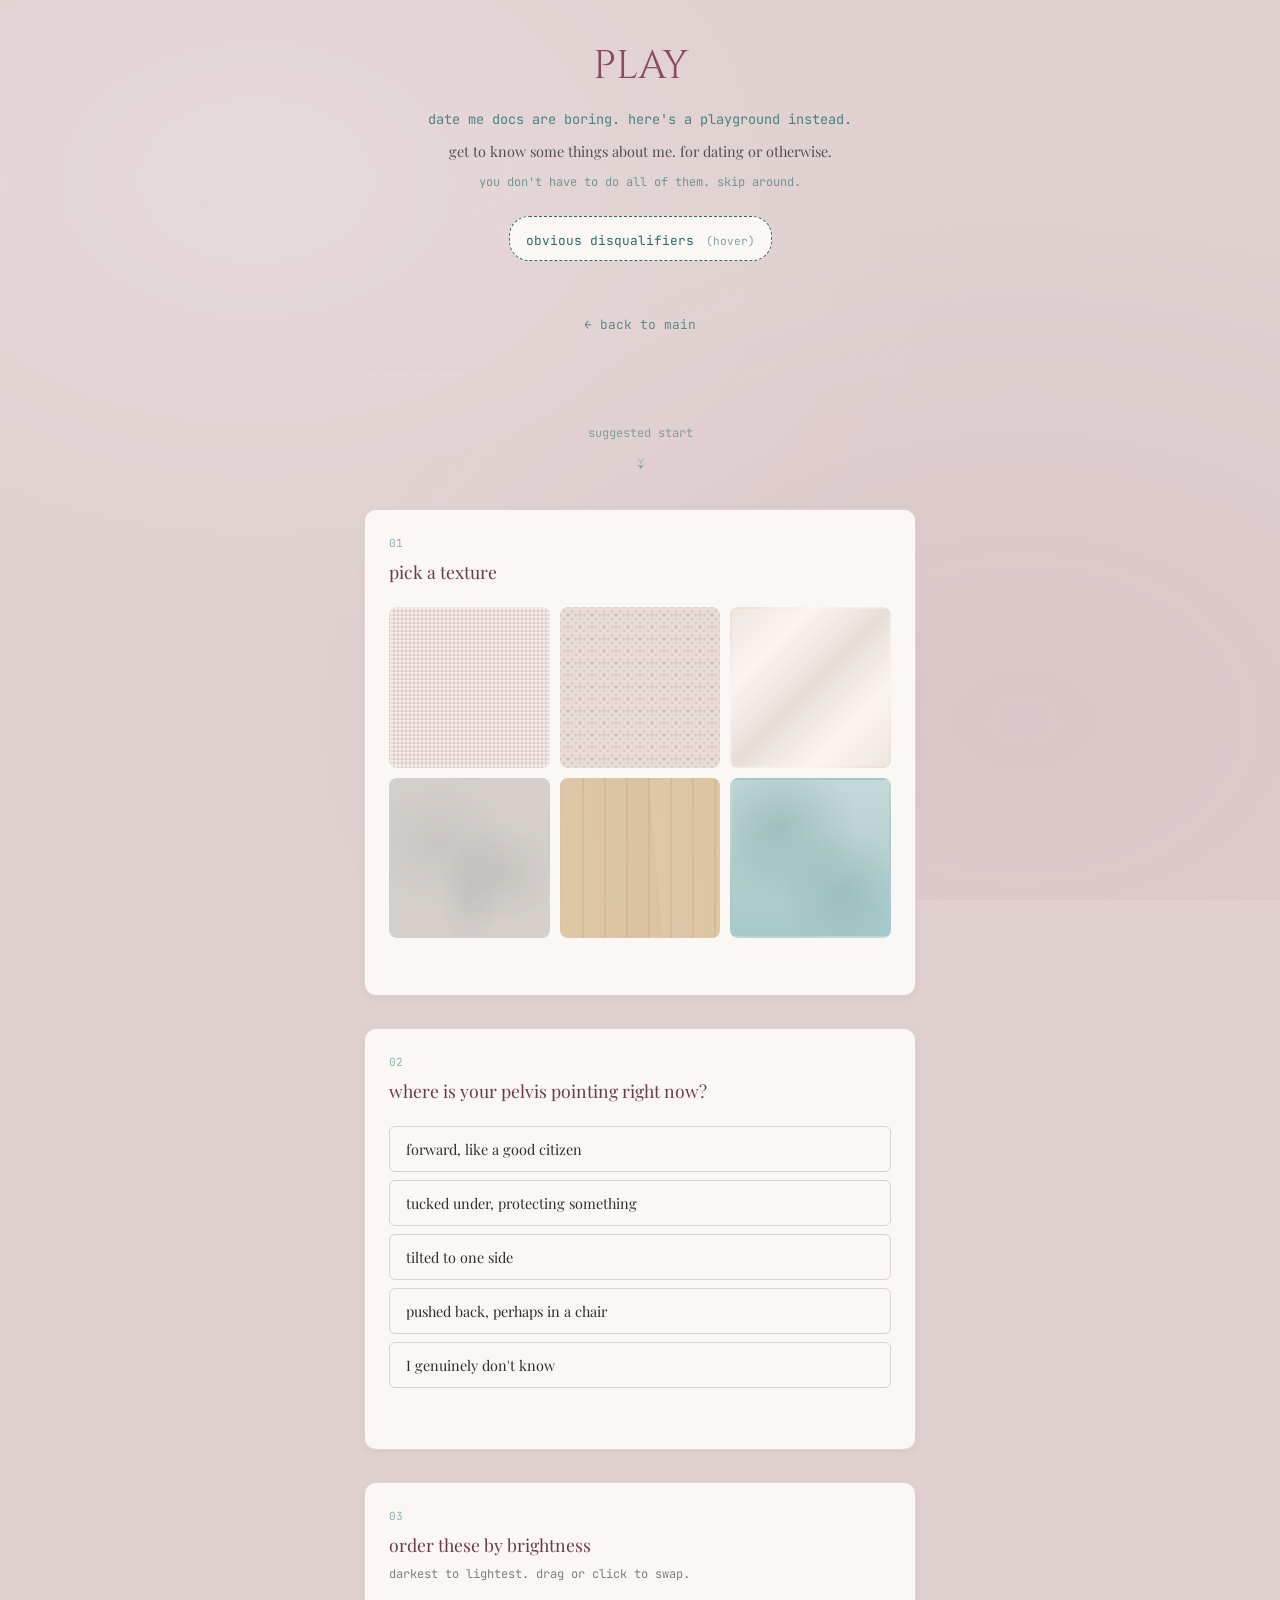
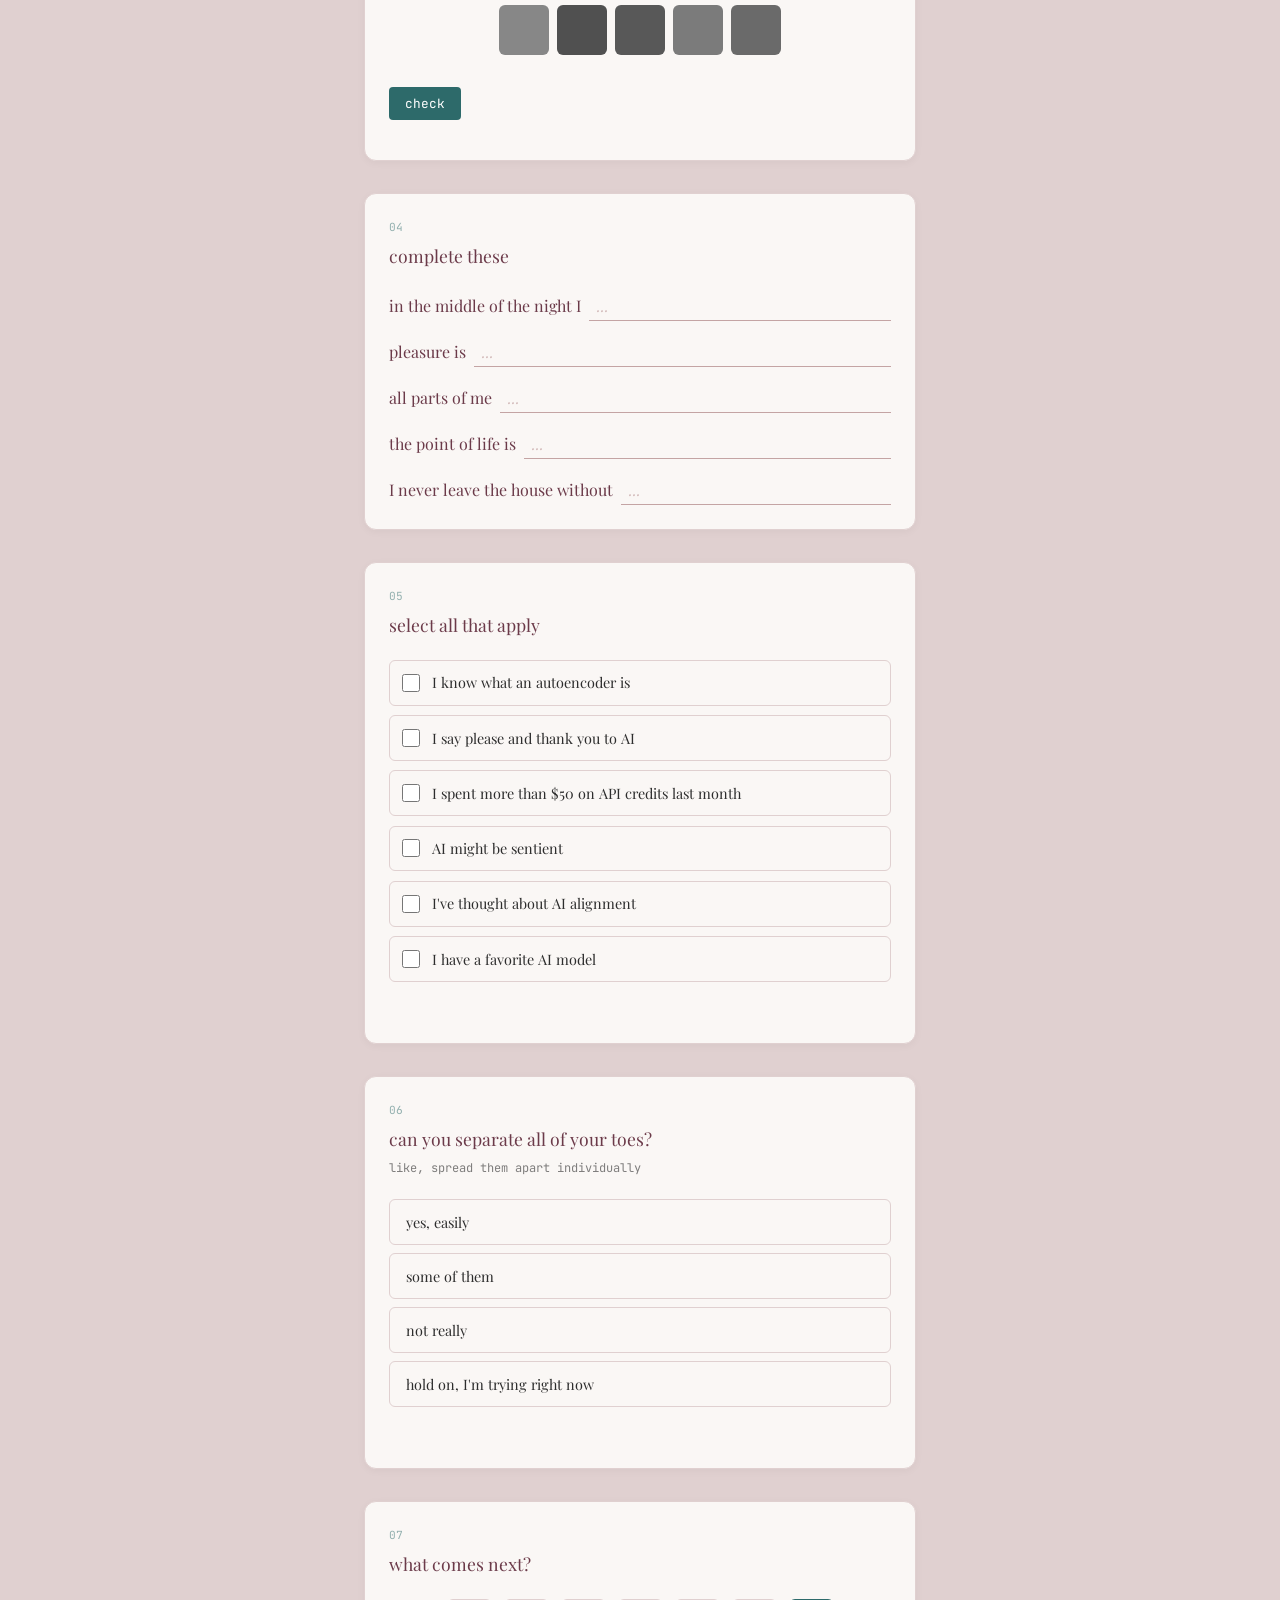
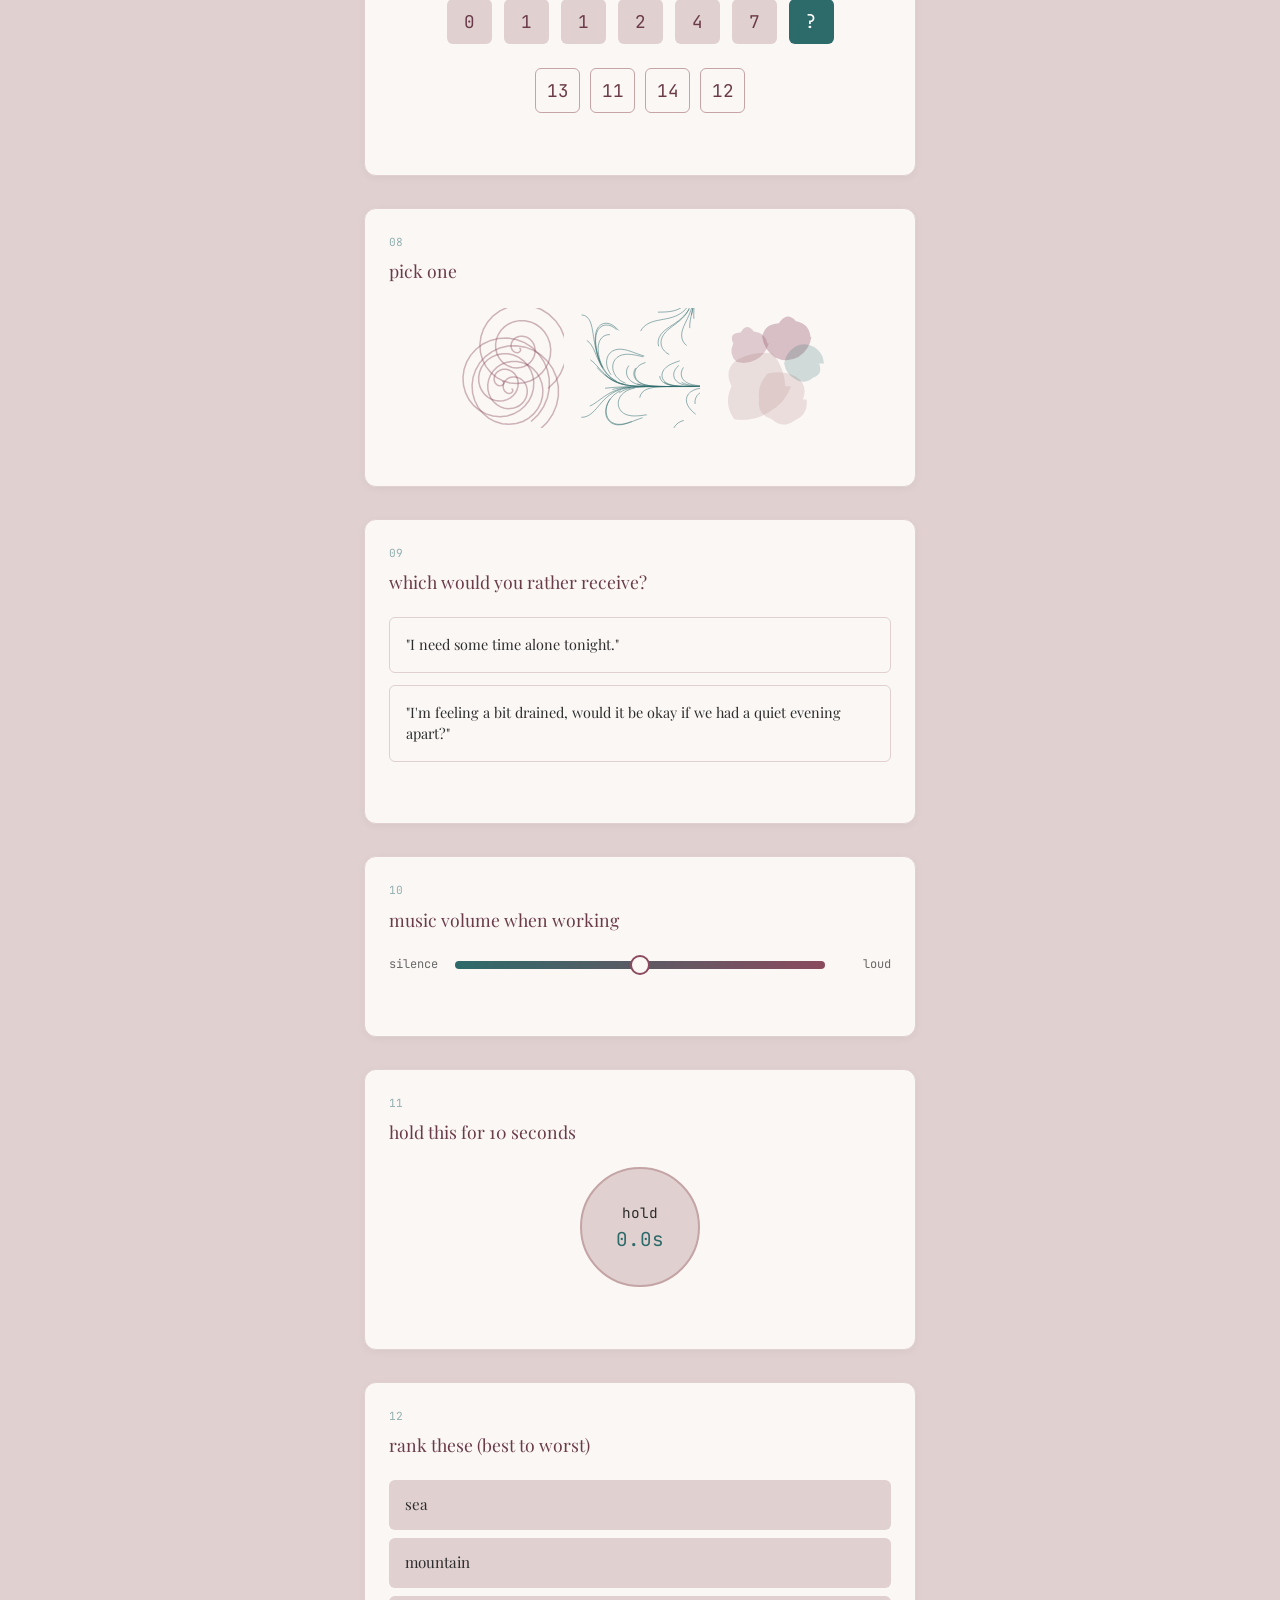
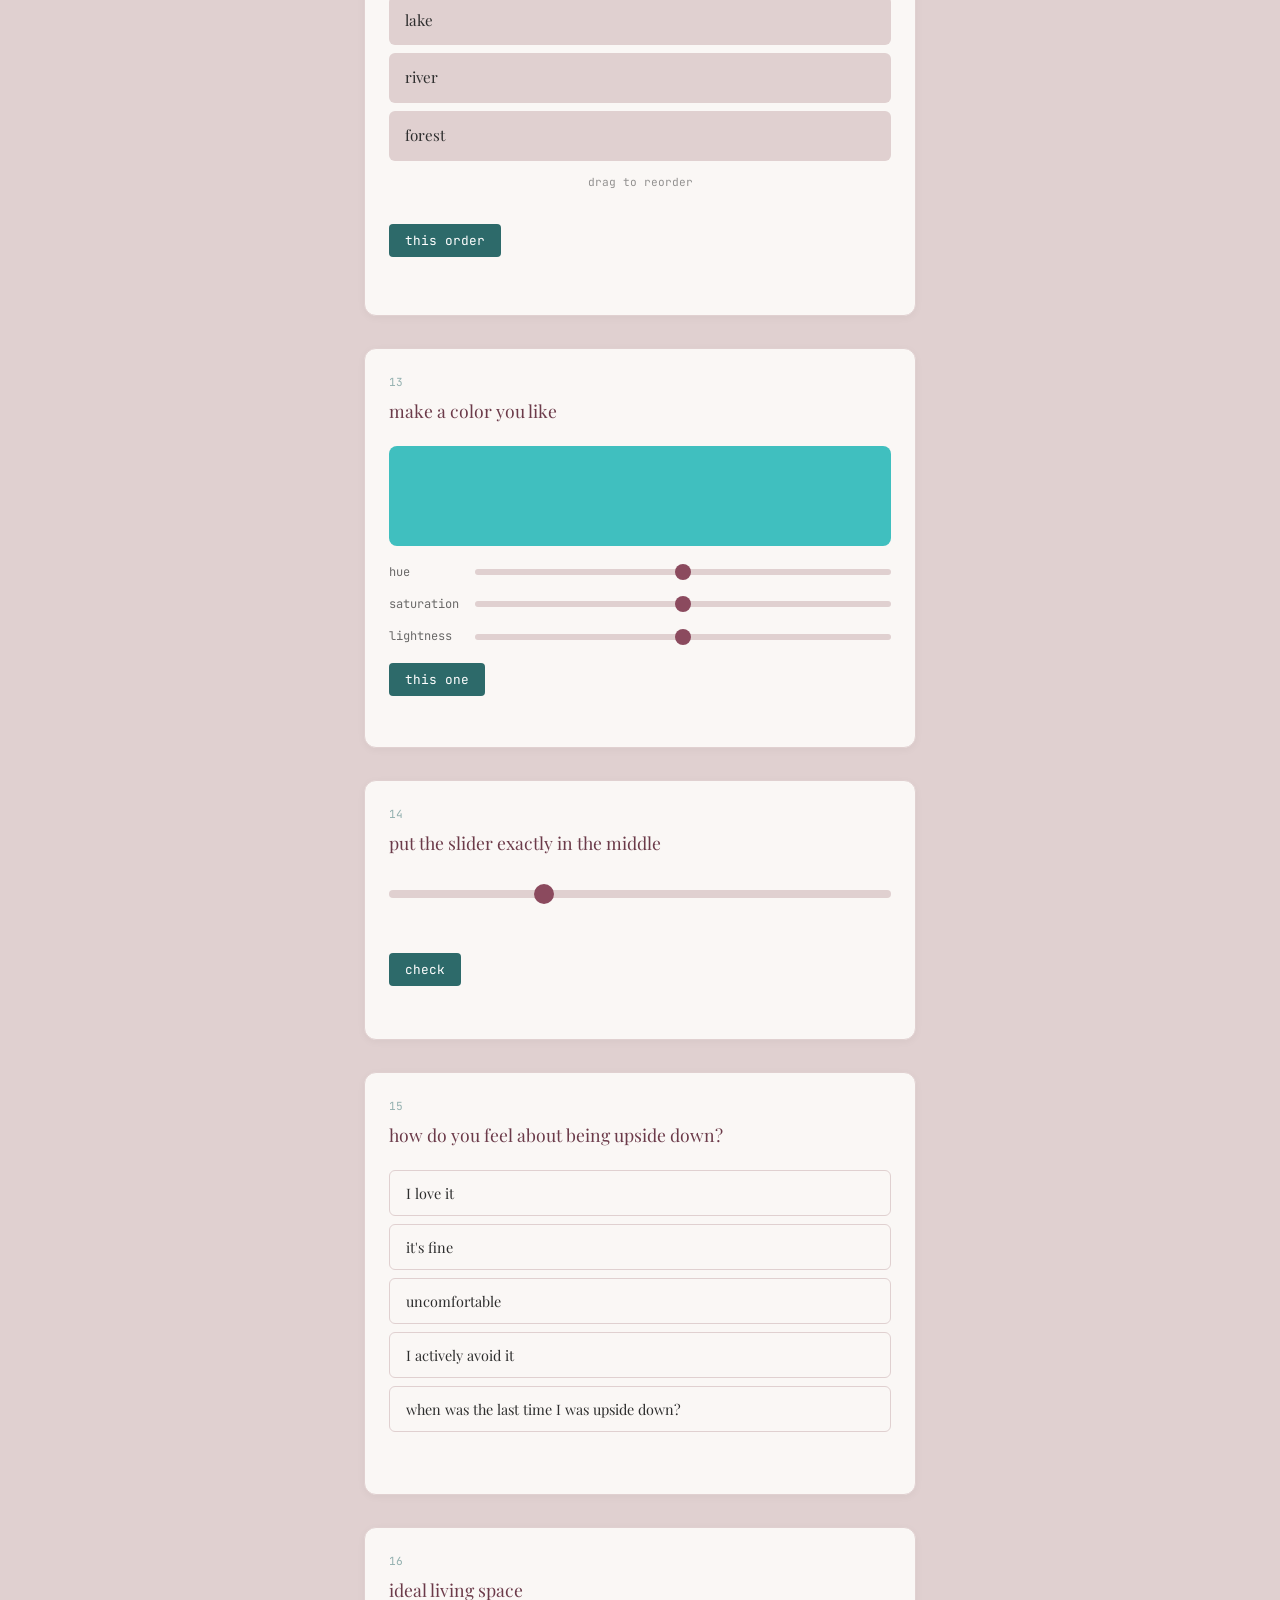
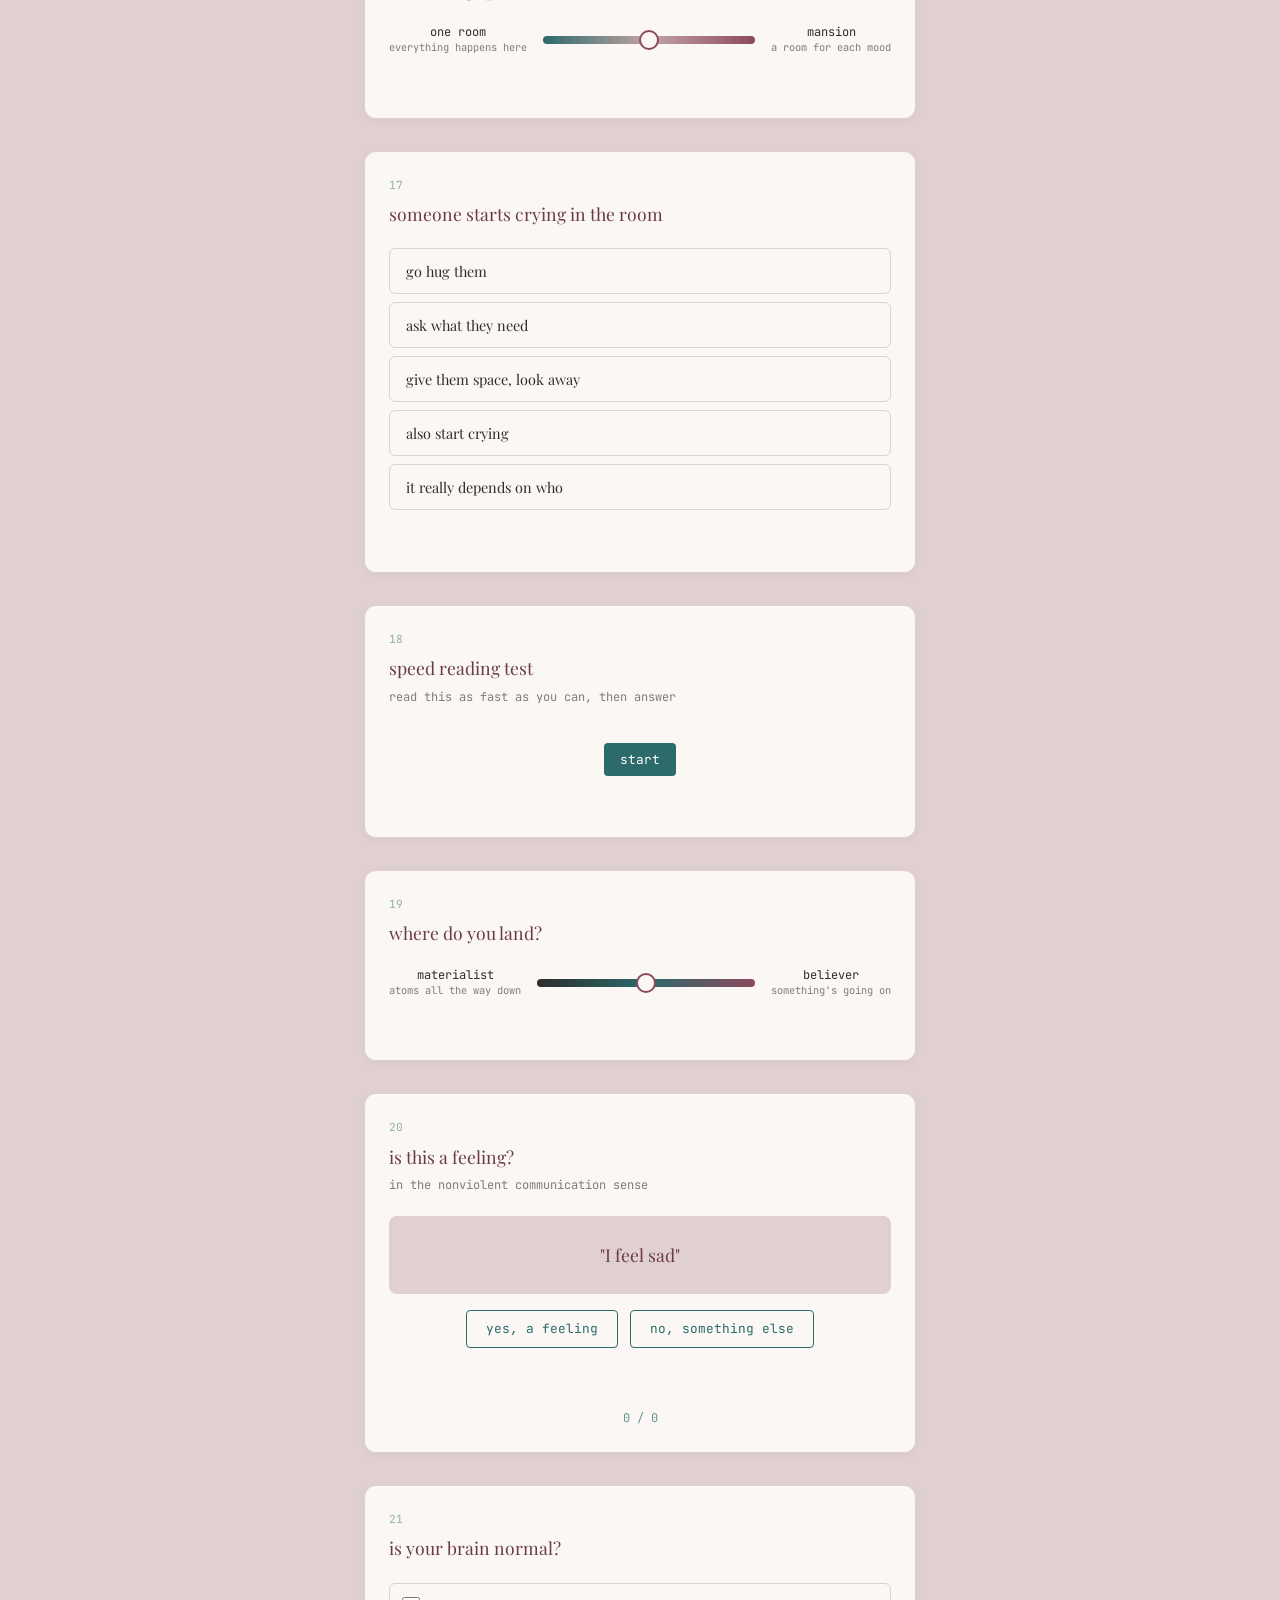
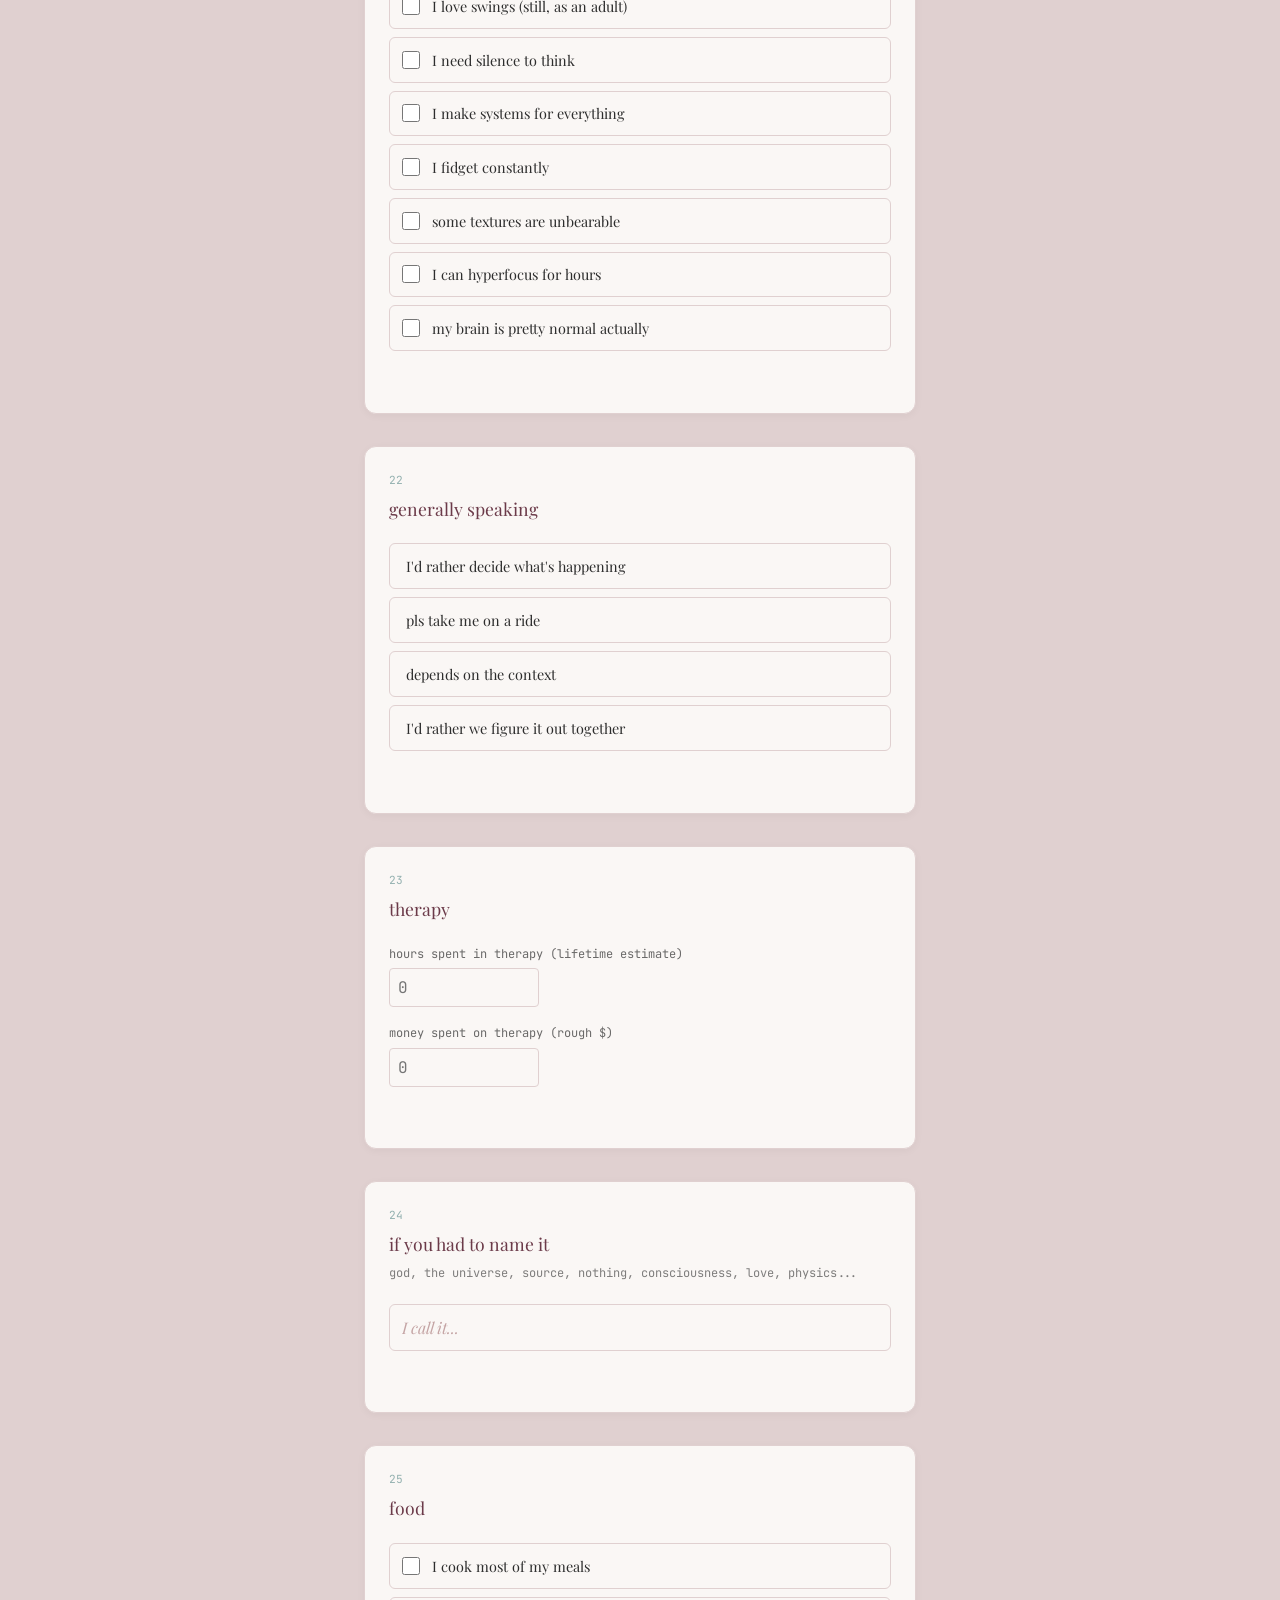
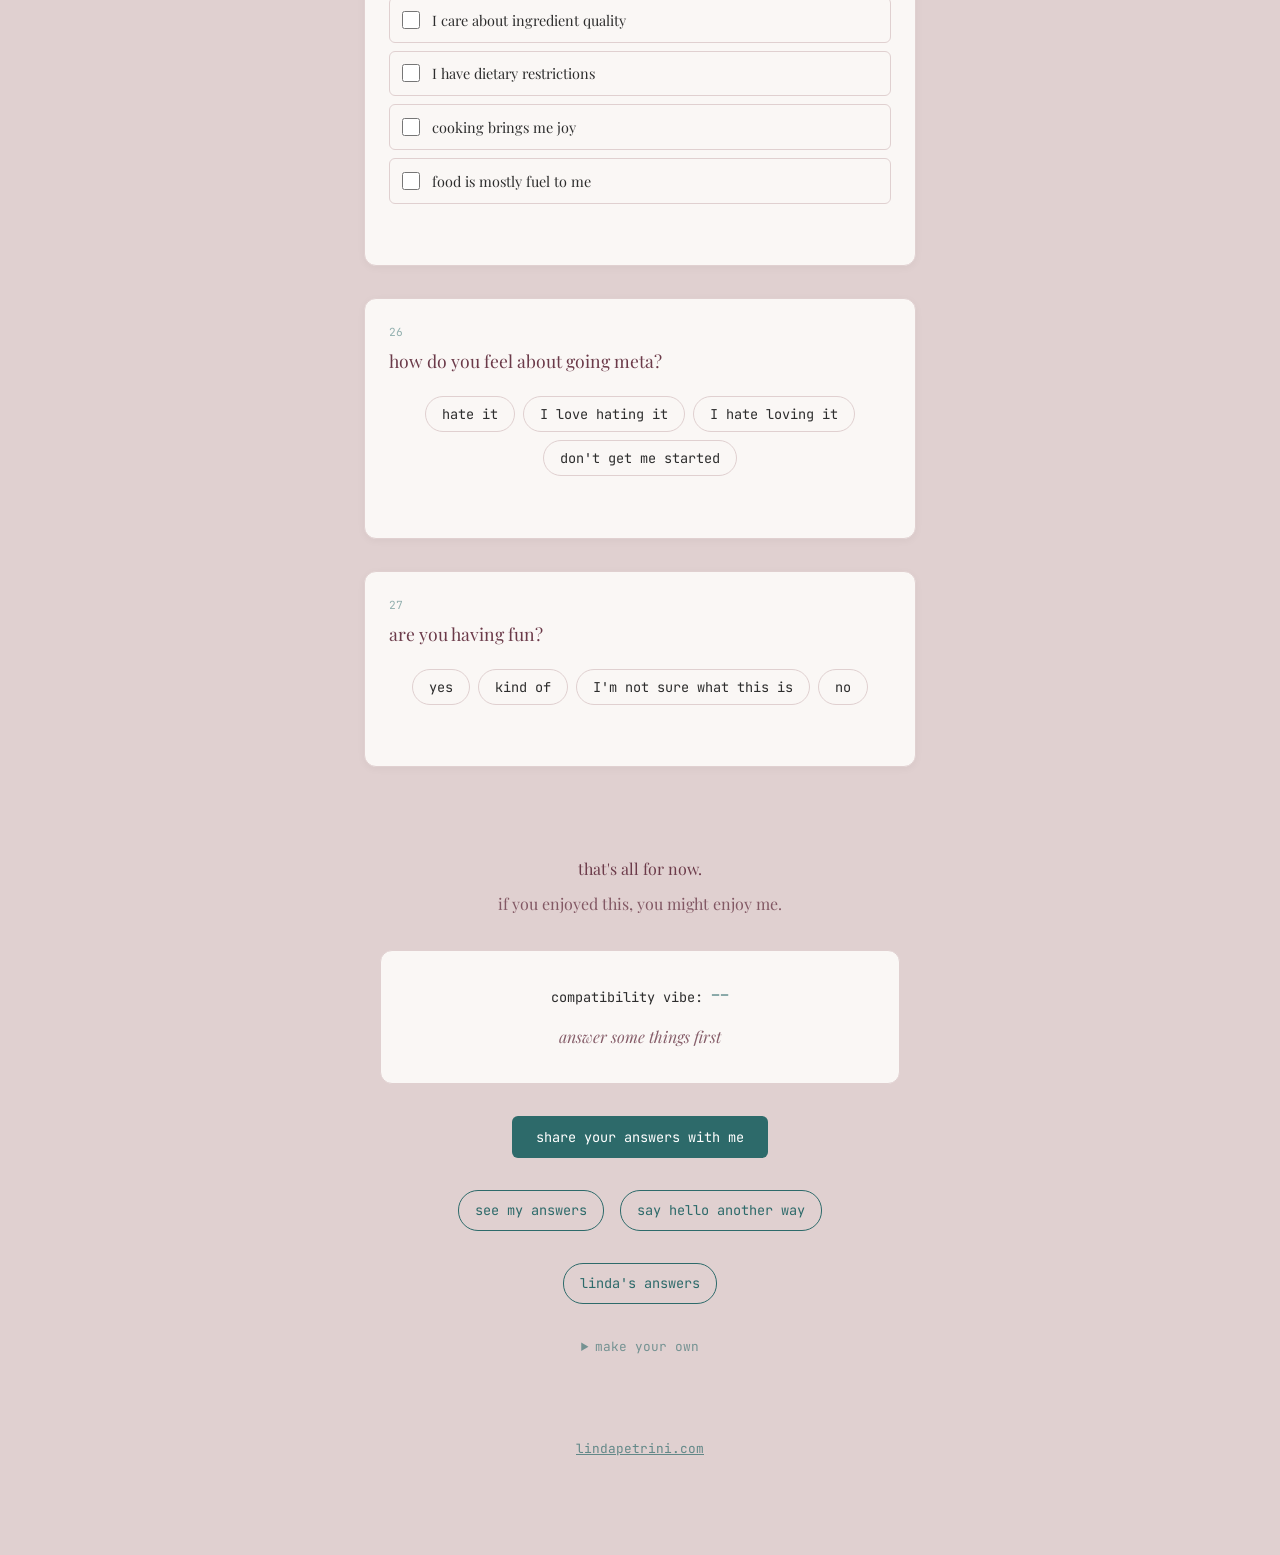
==== commit 5a8c9532: "Add toyOrder reordering, meta question, 5 autocomplete prompts, skip note - toyOrder array now actua" ====
--- a/playground.html
+++ b/playground.html
@@ -18,6 +18,7 @@
             <h1 class="playground-title">play</h1>
             <p class="playground-subtitle">date me docs are boring. here's a playground instead.</p>
             <p class="playground-description">get to know some things about me. for dating or otherwise.</p>
+            <p class="playground-note">you don't have to do all of them. skip around.</p>
 
             <!-- Disqualifiers hover box -->
             <div class="disqualifiers-container">
@@ -143,12 +144,20 @@
                         <input type="text" class="prompt-input-inline" id="auto-1" placeholder="...">
                     </div>
                     <div class="autocomplete-item">
-                        <span class="prompt-start">my pleasure is</span>
+                        <span class="prompt-start">pleasure is</span>
                         <input type="text" class="prompt-input-inline" id="auto-2" placeholder="...">
                     </div>
                     <div class="autocomplete-item">
                         <span class="prompt-start">all parts of me</span>
                         <input type="text" class="prompt-input-inline" id="auto-3" placeholder="...">
+                    </div>
+                    <div class="autocomplete-item">
+                        <span class="prompt-start">the point of life is</span>
+                        <input type="text" class="prompt-input-inline" id="auto-4" placeholder="...">
+                    </div>
+                    <div class="autocomplete-item">
+                        <span class="prompt-start">I never leave the house without</span>
+                        <input type="text" class="prompt-input-inline" id="auto-5" placeholder="...">
                     </div>
                 </div>
             </div>
@@ -557,6 +566,23 @@
                     <span class="hold-timer" id="hold-timer">0.0s</span>
                 </button>
                 <div class="hold-response" id="hold-response"></div>
+            </div>
+        </section>
+
+        <!-- Toy 27: Meta -->
+        <section class="toy" id="toy-meta" data-order="27">
+            <div class="toy-header">
+                <span class="toy-number">27</span>
+                <h2>how do you feel about going meta?</h2>
+            </div>
+            <div class="toy-content">
+                <div class="meta-options">
+                    <button class="meta-option" data-answer="hate">hate it</button>
+                    <button class="meta-option" data-answer="loveHating">I love hating it</button>
+                    <button class="meta-option" data-answer="hateLove">I hate loving it</button>
+                    <button class="meta-option" data-answer="dontStart">don't get me started</button>
+                </div>
+                <div class="meta-response" id="meta-response"></div>
             </div>
         </section>
 
--- a/styles/playground.css
+++ b/styles/playground.css
@@ -614,6 +614,14 @@
     margin-top: 0.5rem;
 }
 
+.playground-note {
+    font-family: var(--font-mono);
+    font-size: 0.75rem;
+    color: var(--color-petrol);
+    opacity: 0.6;
+    margin-top: 0.5rem;
+}
+
 /* Disqualifiers hover box */
 .disqualifiers-container {
     position: relative;
@@ -984,6 +992,45 @@
     min-height: 1.5em;
 }
 
+/* Meta question */
+.meta-options {
+    display: flex;
+    flex-wrap: wrap;
+    gap: 0.5rem;
+    justify-content: center;
+}
+
+.meta-option {
+    font-family: var(--font-mono);
+    font-size: 0.85rem;
+    padding: 0.5rem 1rem;
+    background: transparent;
+    border: 1px solid var(--color-rosa-light);
+    border-radius: 20px;
+    cursor: pointer;
+    transition: all 0.2s;
+    color: var(--color-text);
+}
+
+.meta-option:hover {
+    border-color: var(--color-petrol);
+    background: rgba(45, 106, 106, 0.05);
+}
+
+.meta-option.selected {
+    border-color: var(--color-petrol);
+    background: rgba(45, 106, 106, 0.1);
+}
+
+.meta-response {
+    font-family: var(--font-body);
+    font-size: 0.9rem;
+    color: var(--color-petrol);
+    text-align: center;
+    margin-top: 1rem;
+    min-height: 1.5em;
+}
+
 /* Toy 7 extension: Toe proof */
 .toe-proof {
     margin-top: 1.5rem;
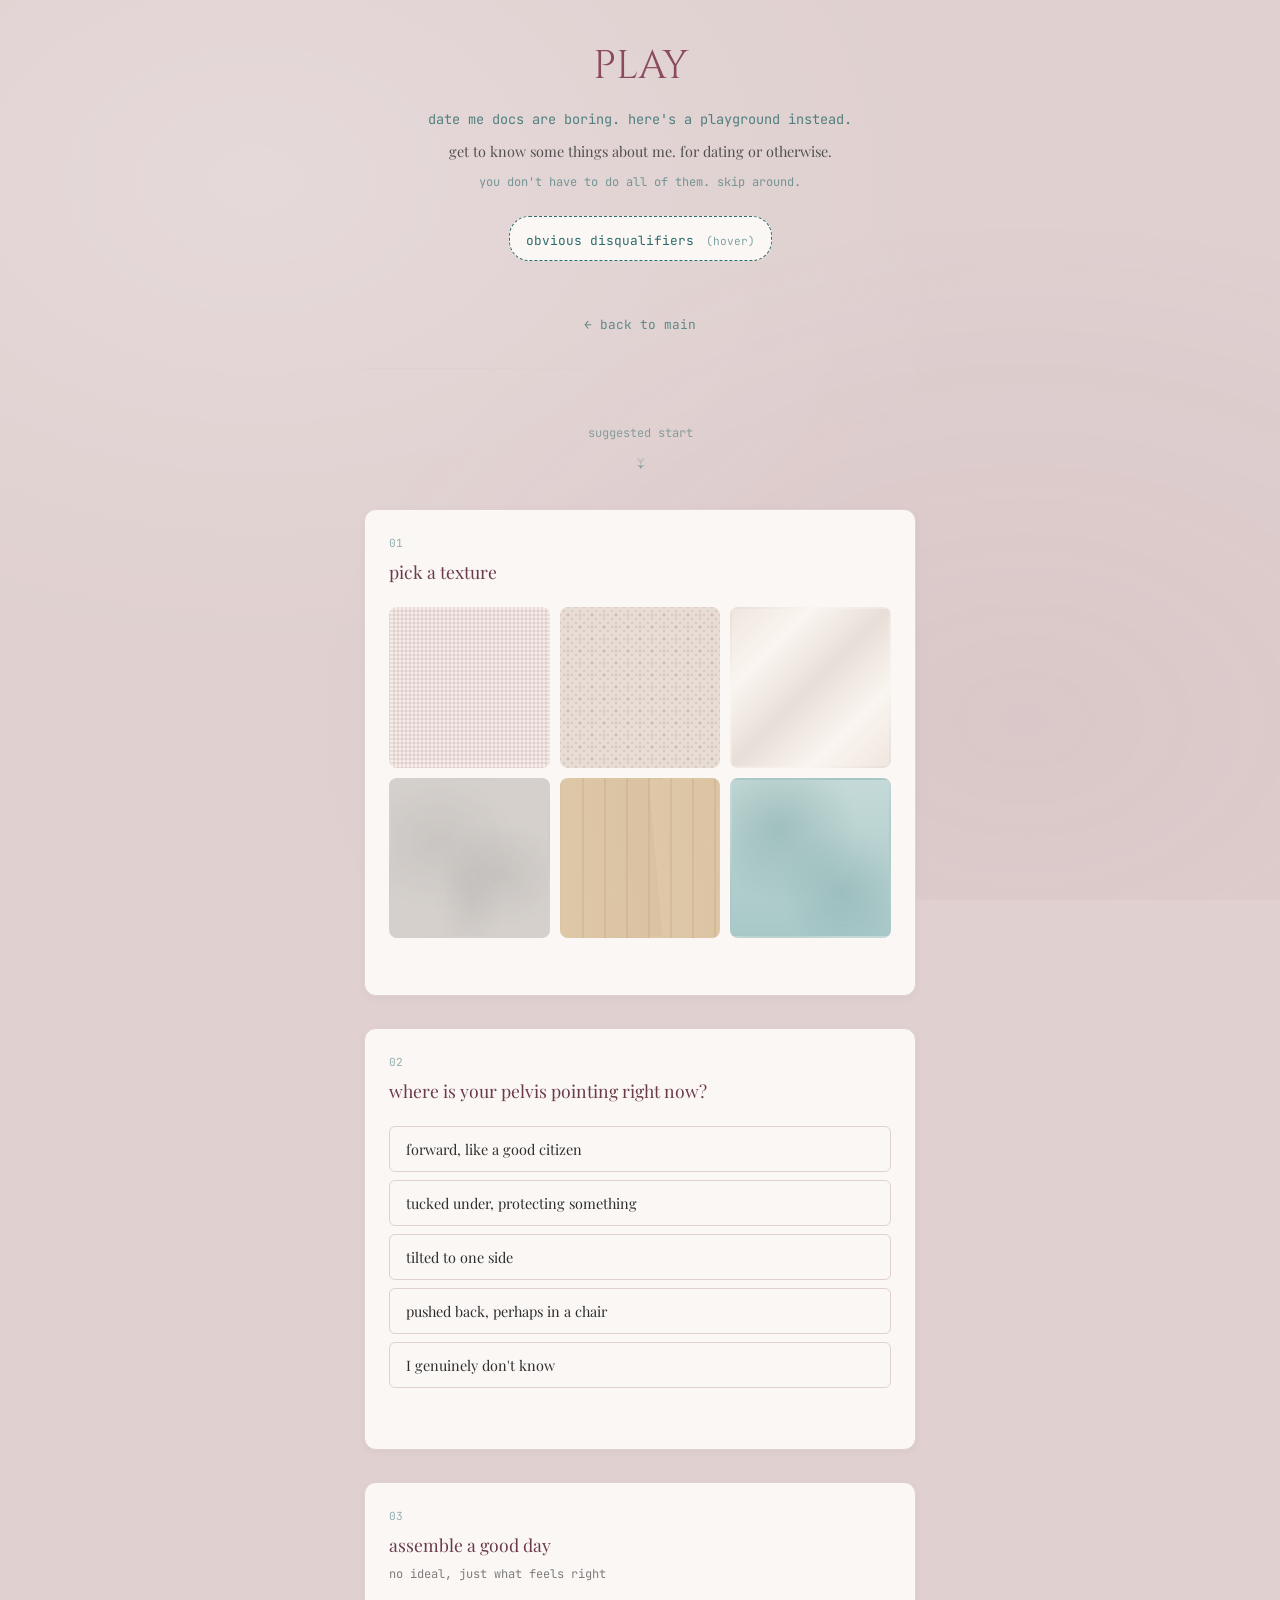
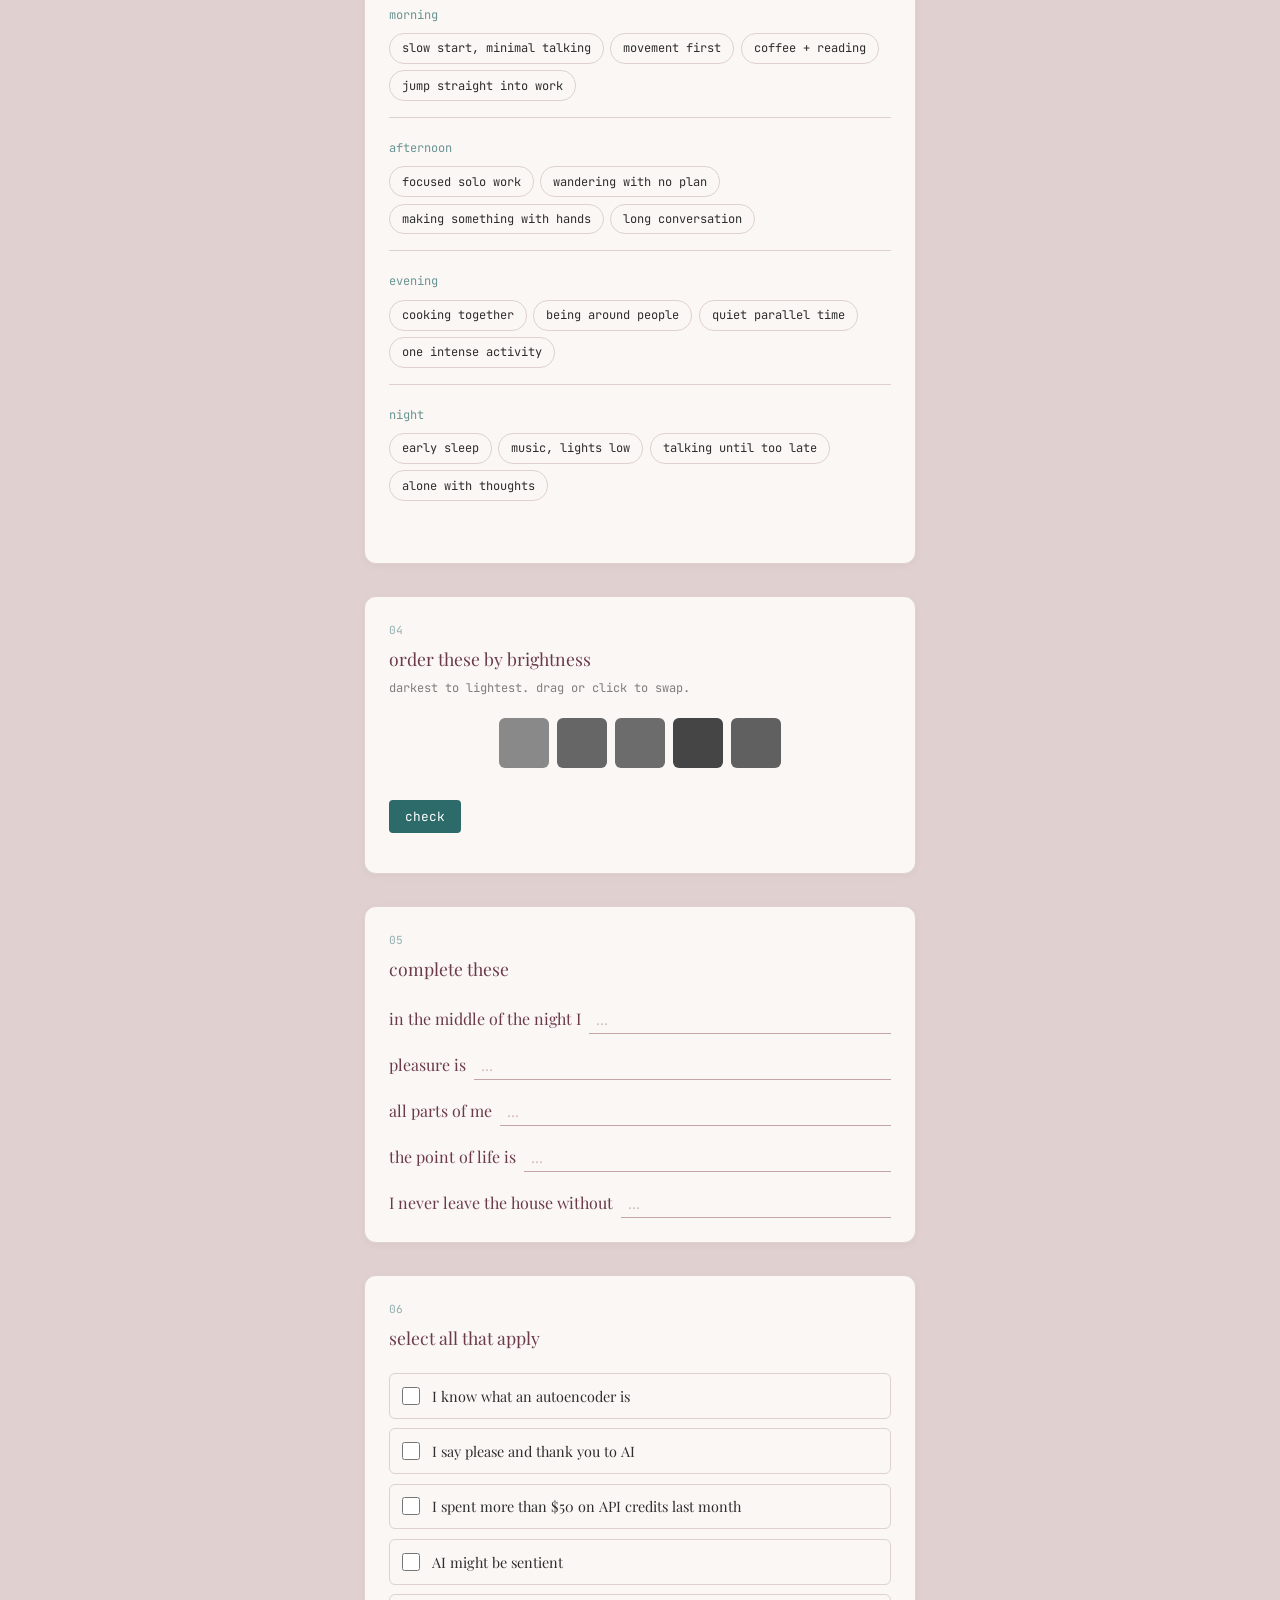
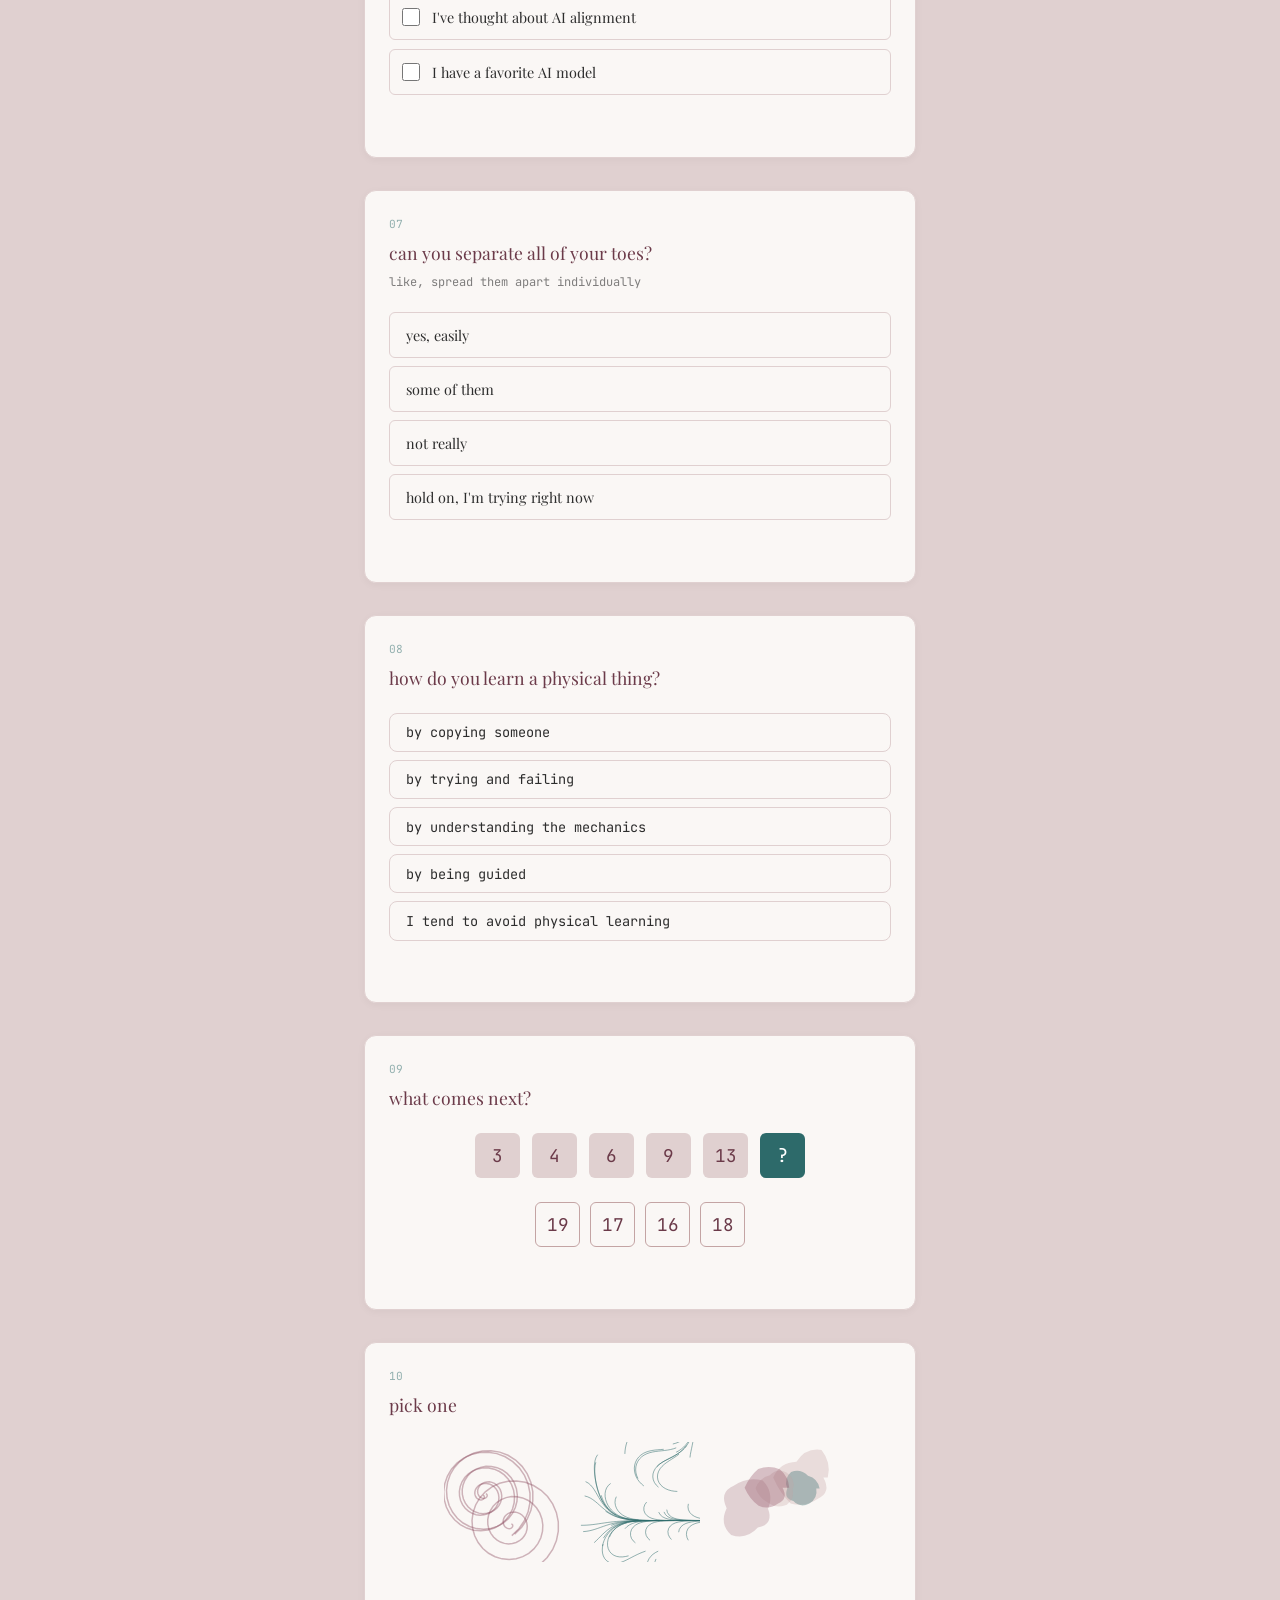
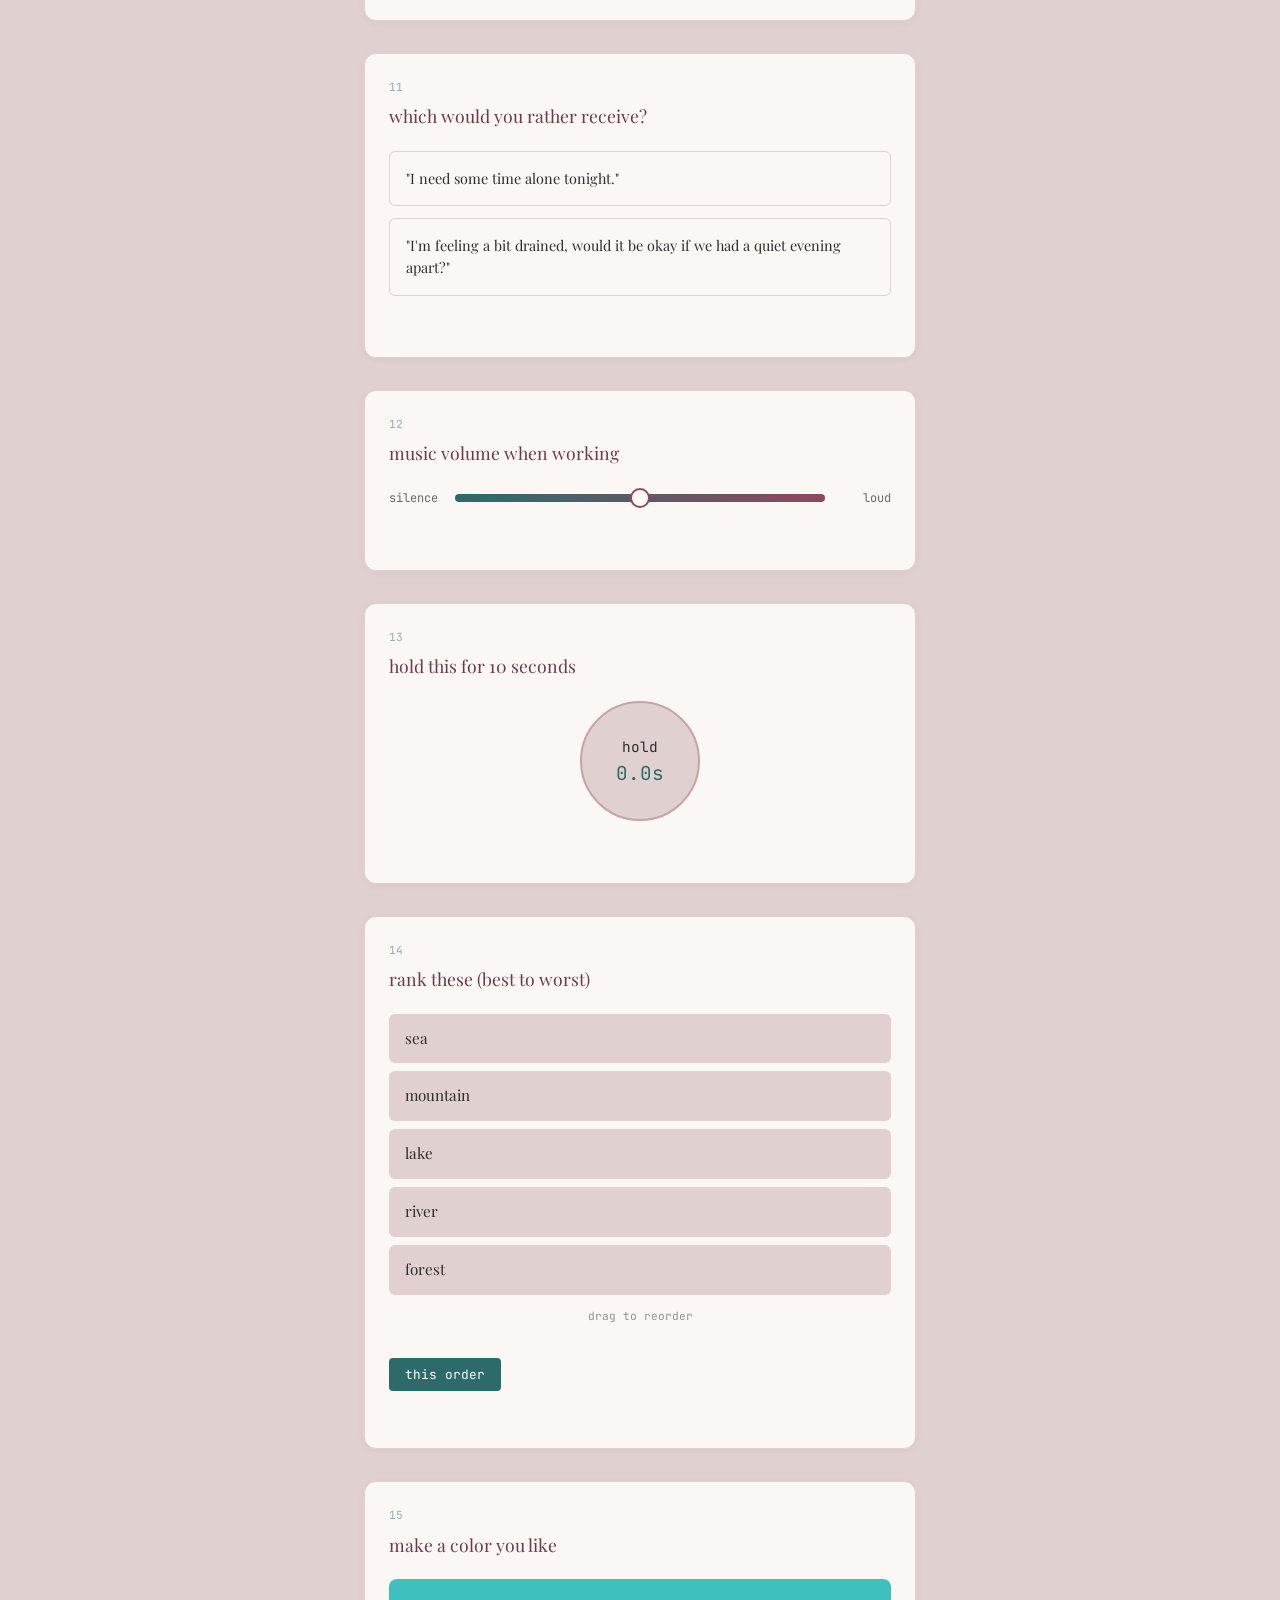
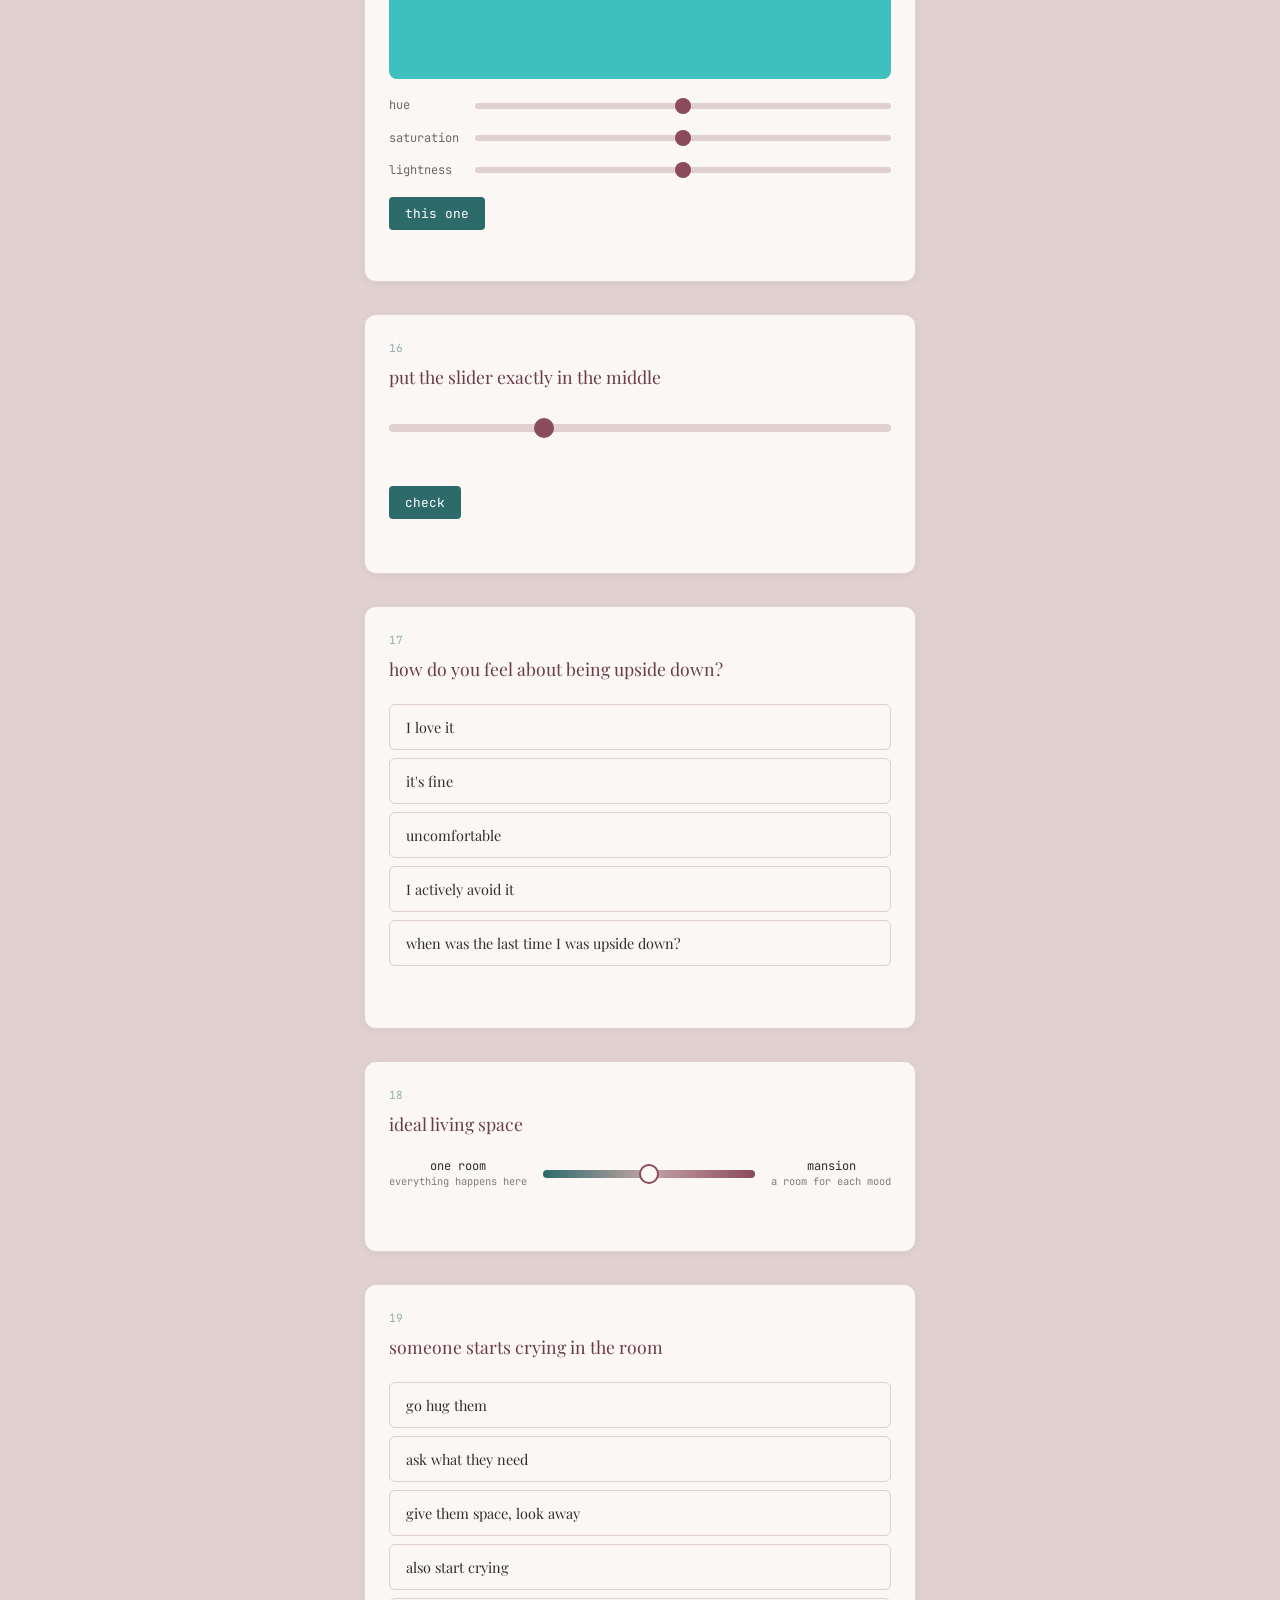
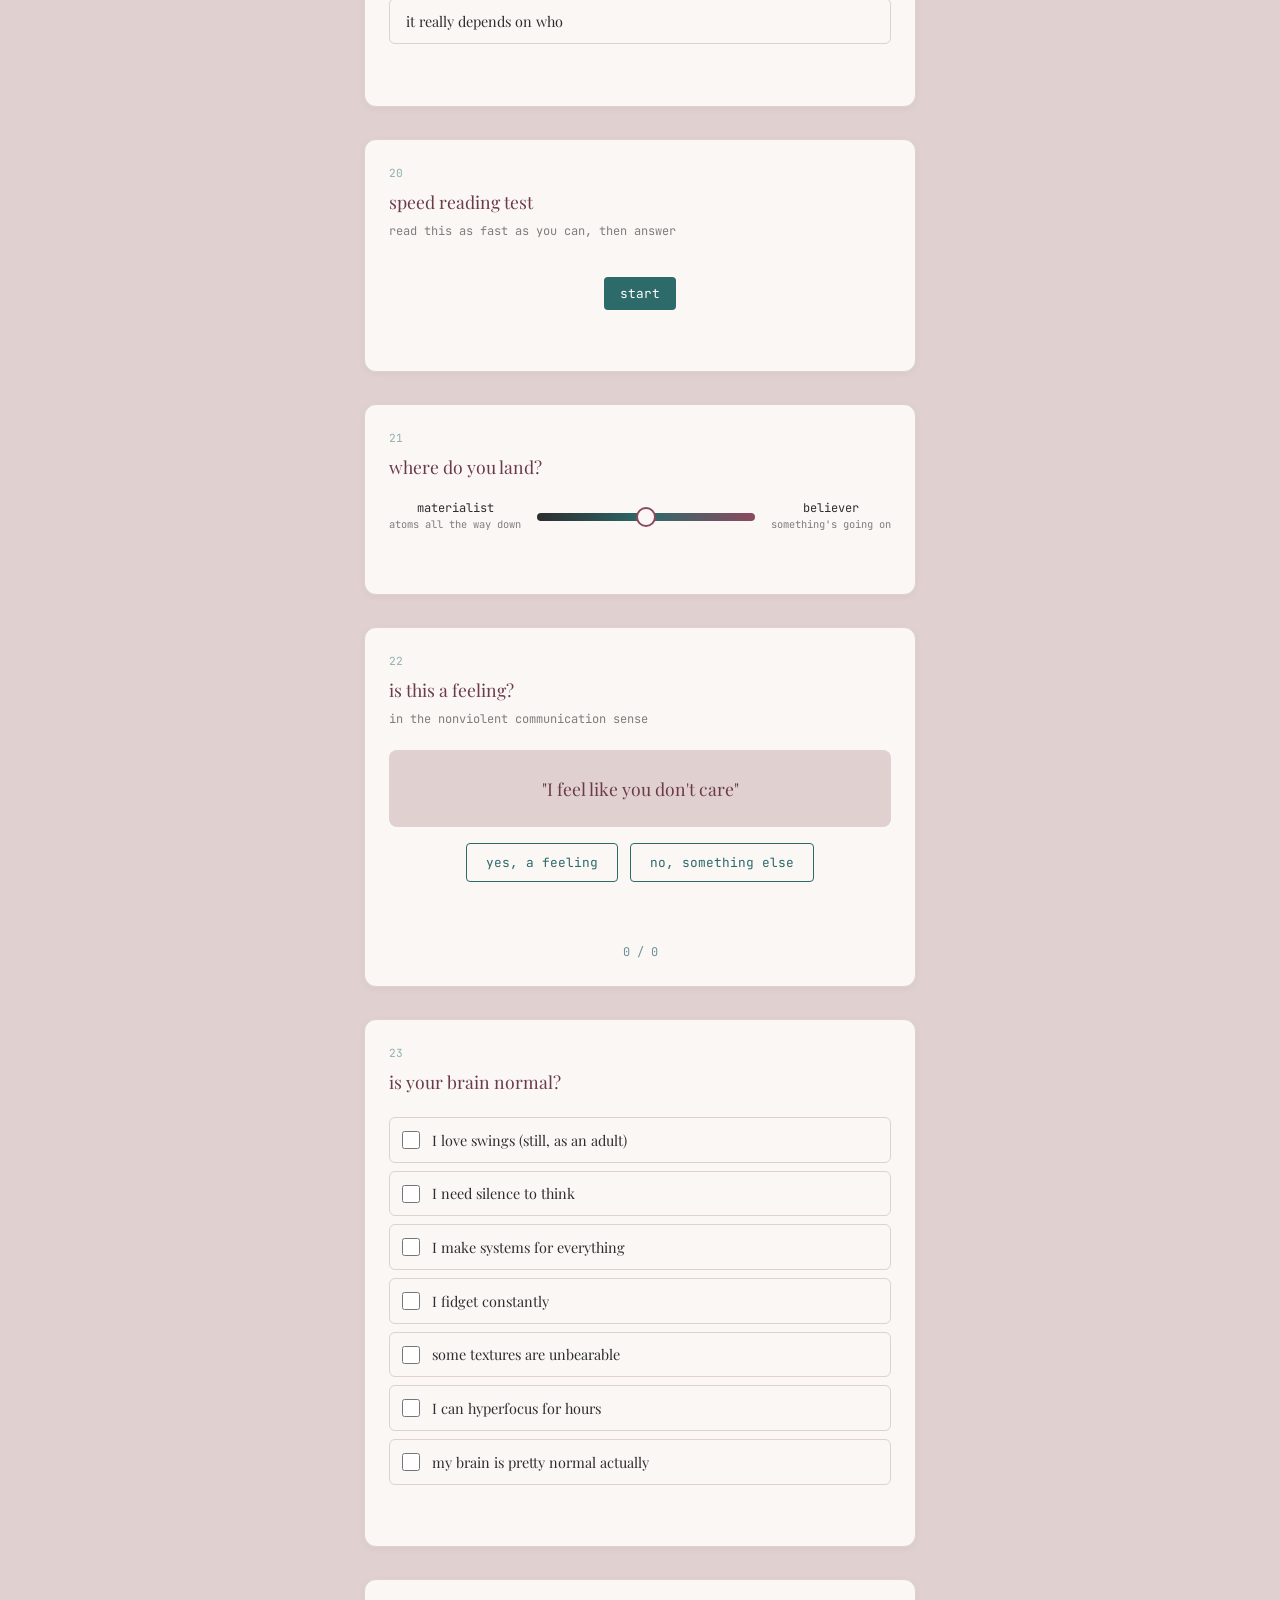
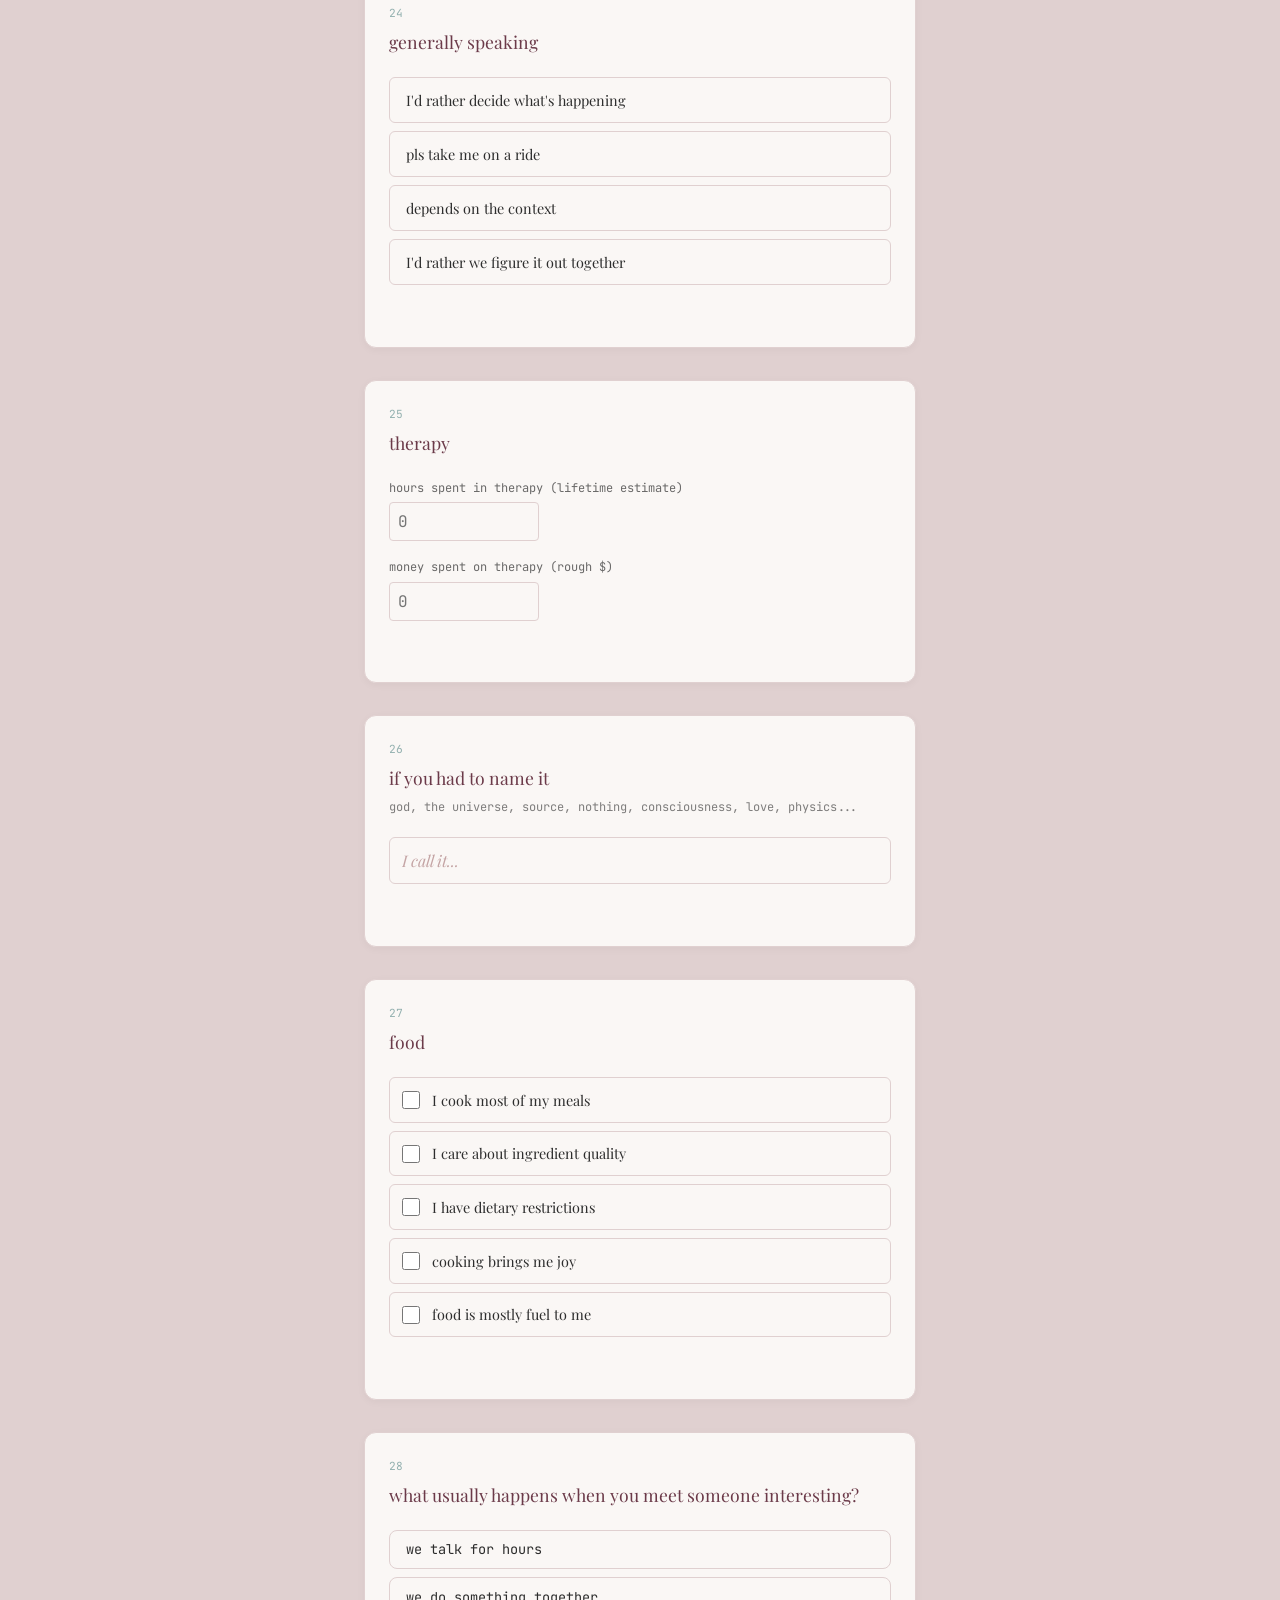
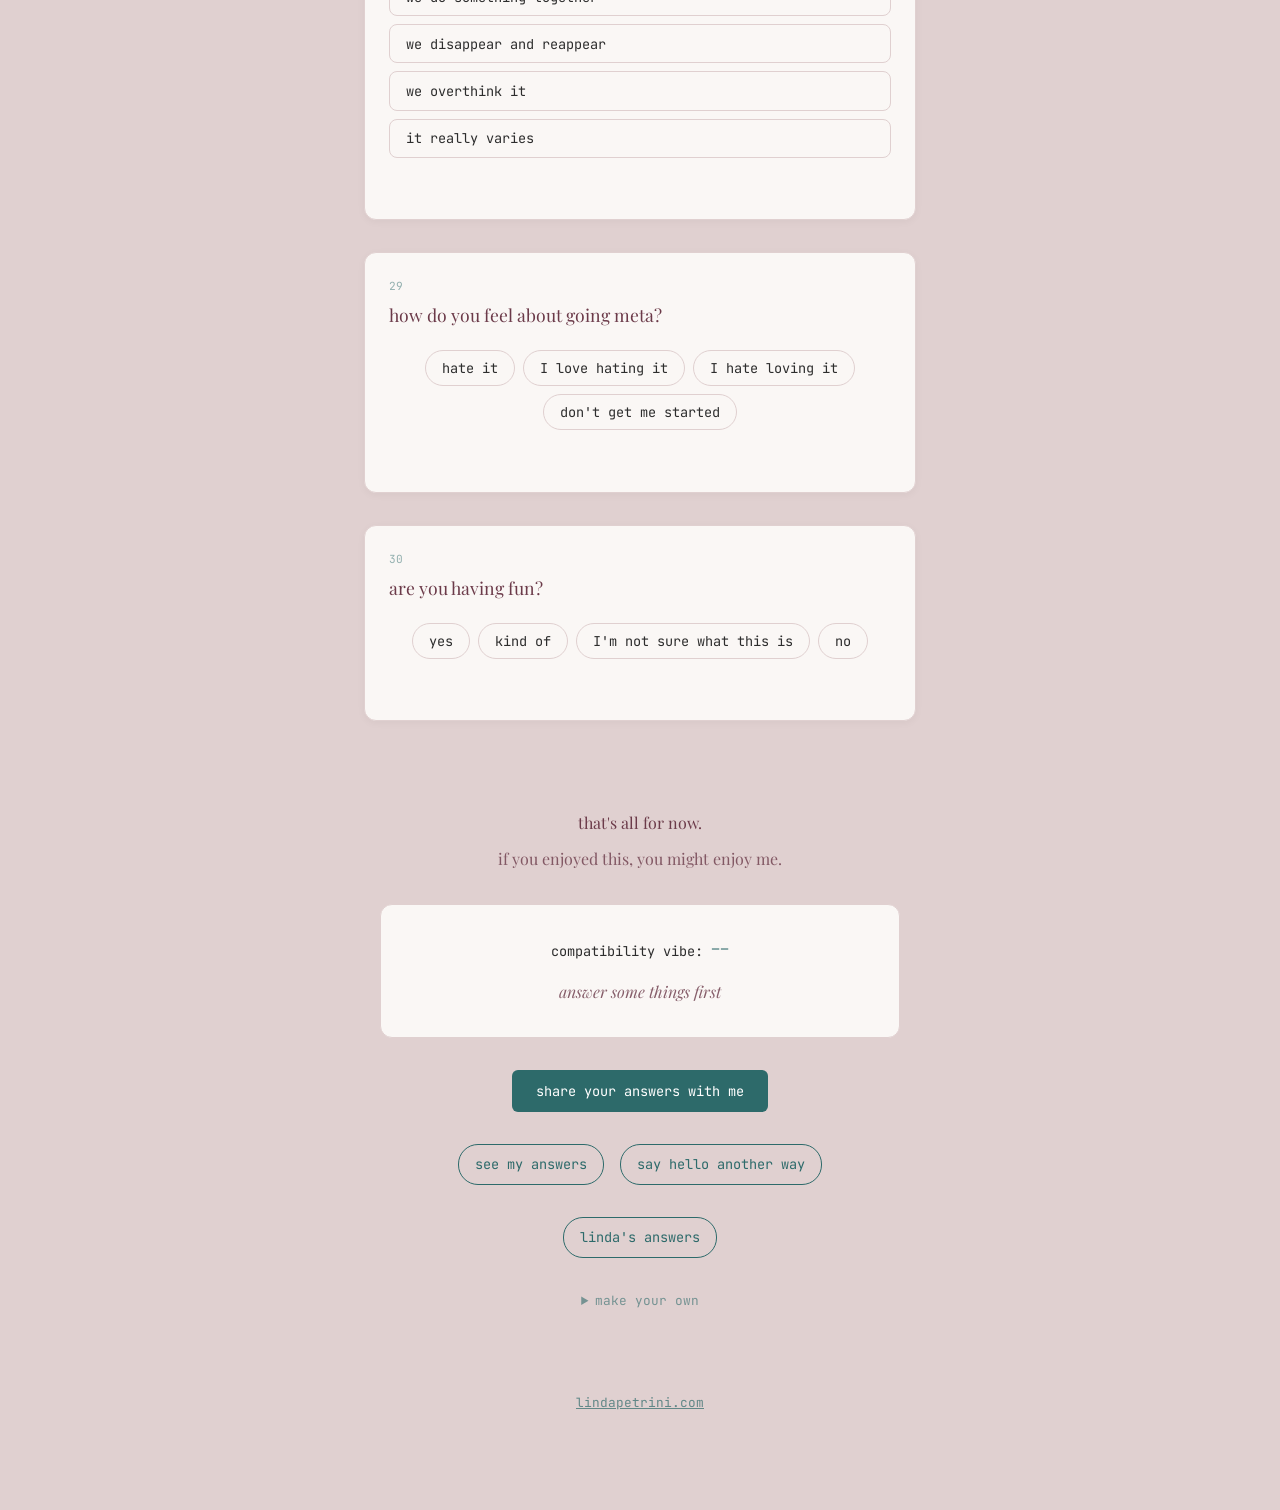
==== commit 15934f8e: "Add 3 new toys: assemble a day, embodiment, patterns - Assemble a Day: pick morning/afternoon/evenin" ====
--- a/playground.html
+++ b/playground.html
@@ -566,6 +566,92 @@
                     <span class="hold-timer" id="hold-timer">0.0s</span>
                 </button>
                 <div class="hold-response" id="hold-response"></div>
+            </div>
+        </section>
+
+        <!-- Toy 28: Assemble a Day -->
+        <section class="toy" id="toy-day" data-order="28">
+            <div class="toy-header">
+                <span class="toy-number">28</span>
+                <h2>assemble a good day</h2>
+                <p class="toy-hint">no ideal, just what feels right</p>
+            </div>
+            <div class="toy-content">
+                <div class="day-phases">
+                    <div class="day-phase" data-phase="morning">
+                        <span class="phase-label">morning</span>
+                        <div class="phase-options">
+                            <button class="phase-option" data-value="slow">slow start, minimal talking</button>
+                            <button class="phase-option" data-value="movement">movement first</button>
+                            <button class="phase-option" data-value="coffee">coffee + reading</button>
+                            <button class="phase-option" data-value="work">jump straight into work</button>
+                        </div>
+                    </div>
+                    <div class="day-phase" data-phase="afternoon">
+                        <span class="phase-label">afternoon</span>
+                        <div class="phase-options">
+                            <button class="phase-option" data-value="solo">focused solo work</button>
+                            <button class="phase-option" data-value="wander">wandering with no plan</button>
+                            <button class="phase-option" data-value="hands">making something with hands</button>
+                            <button class="phase-option" data-value="talk">long conversation</button>
+                        </div>
+                    </div>
+                    <div class="day-phase" data-phase="evening">
+                        <span class="phase-label">evening</span>
+                        <div class="phase-options">
+                            <button class="phase-option" data-value="cook">cooking together</button>
+                            <button class="phase-option" data-value="people">being around people</button>
+                            <button class="phase-option" data-value="parallel">quiet parallel time</button>
+                            <button class="phase-option" data-value="intense">one intense activity</button>
+                        </div>
+                    </div>
+                    <div class="day-phase" data-phase="night">
+                        <span class="phase-label">night</span>
+                        <div class="phase-options">
+                            <button class="phase-option" data-value="early">early sleep</button>
+                            <button class="phase-option" data-value="music">music, lights low</button>
+                            <button class="phase-option" data-value="talking">talking until too late</button>
+                            <button class="phase-option" data-value="alone">alone with thoughts</button>
+                        </div>
+                    </div>
+                </div>
+                <div class="day-response" id="day-response"></div>
+            </div>
+        </section>
+
+        <!-- Toy 29: Embodiment -->
+        <section class="toy" id="toy-embodiment" data-order="29">
+            <div class="toy-header">
+                <span class="toy-number">29</span>
+                <h2>how do you learn a physical thing?</h2>
+            </div>
+            <div class="toy-content">
+                <div class="embodiment-options">
+                    <button class="embodiment-option" data-answer="copy">by copying someone</button>
+                    <button class="embodiment-option" data-answer="fail">by trying and failing</button>
+                    <button class="embodiment-option" data-answer="mechanics">by understanding the mechanics</button>
+                    <button class="embodiment-option" data-answer="guided">by being guided</button>
+                    <button class="embodiment-option" data-answer="avoid">I tend to avoid physical learning</button>
+                </div>
+                <div class="embodiment-response" id="embodiment-response"></div>
+            </div>
+        </section>
+
+        <!-- Toy 30: Patterns -->
+        <section class="toy" id="toy-patterns" data-order="30">
+            <div class="toy-header">
+                <span class="toy-number">30</span>
+                <h2>what usually happens when you meet someone interesting?</h2>
+            </div>
+            <div class="toy-content">
+                <div class="patterns-options">
+                    <button class="patterns-option" data-answer="talk">we talk for hours</button>
+                    <button class="patterns-option" data-answer="do">we do something together</button>
+                    <button class="patterns-option" data-answer="disappear">we disappear and reappear</button>
+                    <button class="patterns-option" data-answer="overthink">we overthink it</button>
+                    <button class="patterns-option" data-answer="varies">it really varies</button>
+                </div>
+                <div class="patterns-response" id="patterns-response"></div>
             </div>
         </section>
 
--- a/styles/playground.css
+++ b/styles/playground.css
@@ -1031,6 +1031,147 @@
     min-height: 1.5em;
 }
 
+/* Assemble a Day */
+.day-phases {
+    display: flex;
+    flex-direction: column;
+    gap: 1.25rem;
+}
+
+.day-phase {
+    border-bottom: 1px solid var(--color-rosa-light);
+    padding-bottom: 1rem;
+}
+
+.day-phase:last-child {
+    border-bottom: none;
+    padding-bottom: 0;
+}
+
+.phase-label {
+    font-family: var(--font-mono);
+    font-size: 0.75rem;
+    color: var(--color-petrol);
+    opacity: 0.7;
+    display: block;
+    margin-bottom: 0.5rem;
+}
+
+.phase-options {
+    display: flex;
+    flex-wrap: wrap;
+    gap: 0.4rem;
+}
+
+.phase-option {
+    font-family: var(--font-mono);
+    font-size: 0.75rem;
+    padding: 0.4rem 0.75rem;
+    background: transparent;
+    border: 1px solid var(--color-rosa-light);
+    border-radius: 15px;
+    cursor: pointer;
+    transition: all 0.2s;
+    color: var(--color-text);
+}
+
+.phase-option:hover {
+    border-color: var(--color-petrol);
+    background: rgba(45, 106, 106, 0.05);
+}
+
+.phase-option.selected {
+    border-color: var(--color-petrol);
+    background: rgba(45, 106, 106, 0.1);
+}
+
+.day-response {
+    font-family: var(--font-body);
+    font-size: 0.9rem;
+    color: var(--color-petrol);
+    text-align: center;
+    margin-top: 1rem;
+    min-height: 1.5em;
+}
+
+/* Embodiment */
+.embodiment-options {
+    display: flex;
+    flex-direction: column;
+    gap: 0.5rem;
+}
+
+.embodiment-option {
+    font-family: var(--font-mono);
+    font-size: 0.85rem;
+    padding: 0.6rem 1rem;
+    background: transparent;
+    border: 1px solid var(--color-rosa-light);
+    border-radius: 8px;
+    cursor: pointer;
+    transition: all 0.2s;
+    color: var(--color-text);
+    text-align: left;
+}
+
+.embodiment-option:hover {
+    border-color: var(--color-petrol);
+    background: rgba(45, 106, 106, 0.05);
+}
+
+.embodiment-option.selected {
+    border-color: var(--color-petrol);
+    background: rgba(45, 106, 106, 0.1);
+}
+
+.embodiment-response {
+    font-family: var(--font-body);
+    font-size: 0.9rem;
+    color: var(--color-petrol);
+    text-align: center;
+    margin-top: 1rem;
+    min-height: 1.5em;
+}
+
+/* Patterns */
+.patterns-options {
+    display: flex;
+    flex-direction: column;
+    gap: 0.5rem;
+}
+
+.patterns-option {
+    font-family: var(--font-mono);
+    font-size: 0.85rem;
+    padding: 0.6rem 1rem;
+    background: transparent;
+    border: 1px solid var(--color-rosa-light);
+    border-radius: 8px;
+    cursor: pointer;
+    transition: all 0.2s;
+    color: var(--color-text);
+    text-align: left;
+}
+
+.patterns-option:hover {
+    border-color: var(--color-petrol);
+    background: rgba(45, 106, 106, 0.05);
+}
+
+.patterns-option.selected {
+    border-color: var(--color-petrol);
+    background: rgba(45, 106, 106, 0.1);
+}
+
+.patterns-response {
+    font-family: var(--font-body);
+    font-size: 0.9rem;
+    color: var(--color-petrol);
+    text-align: center;
+    margin-top: 1rem;
+    min-height: 1.5em;
+}
+
 /* Toy 7 extension: Toe proof */
 .toe-proof {
     margin-top: 1.5rem;
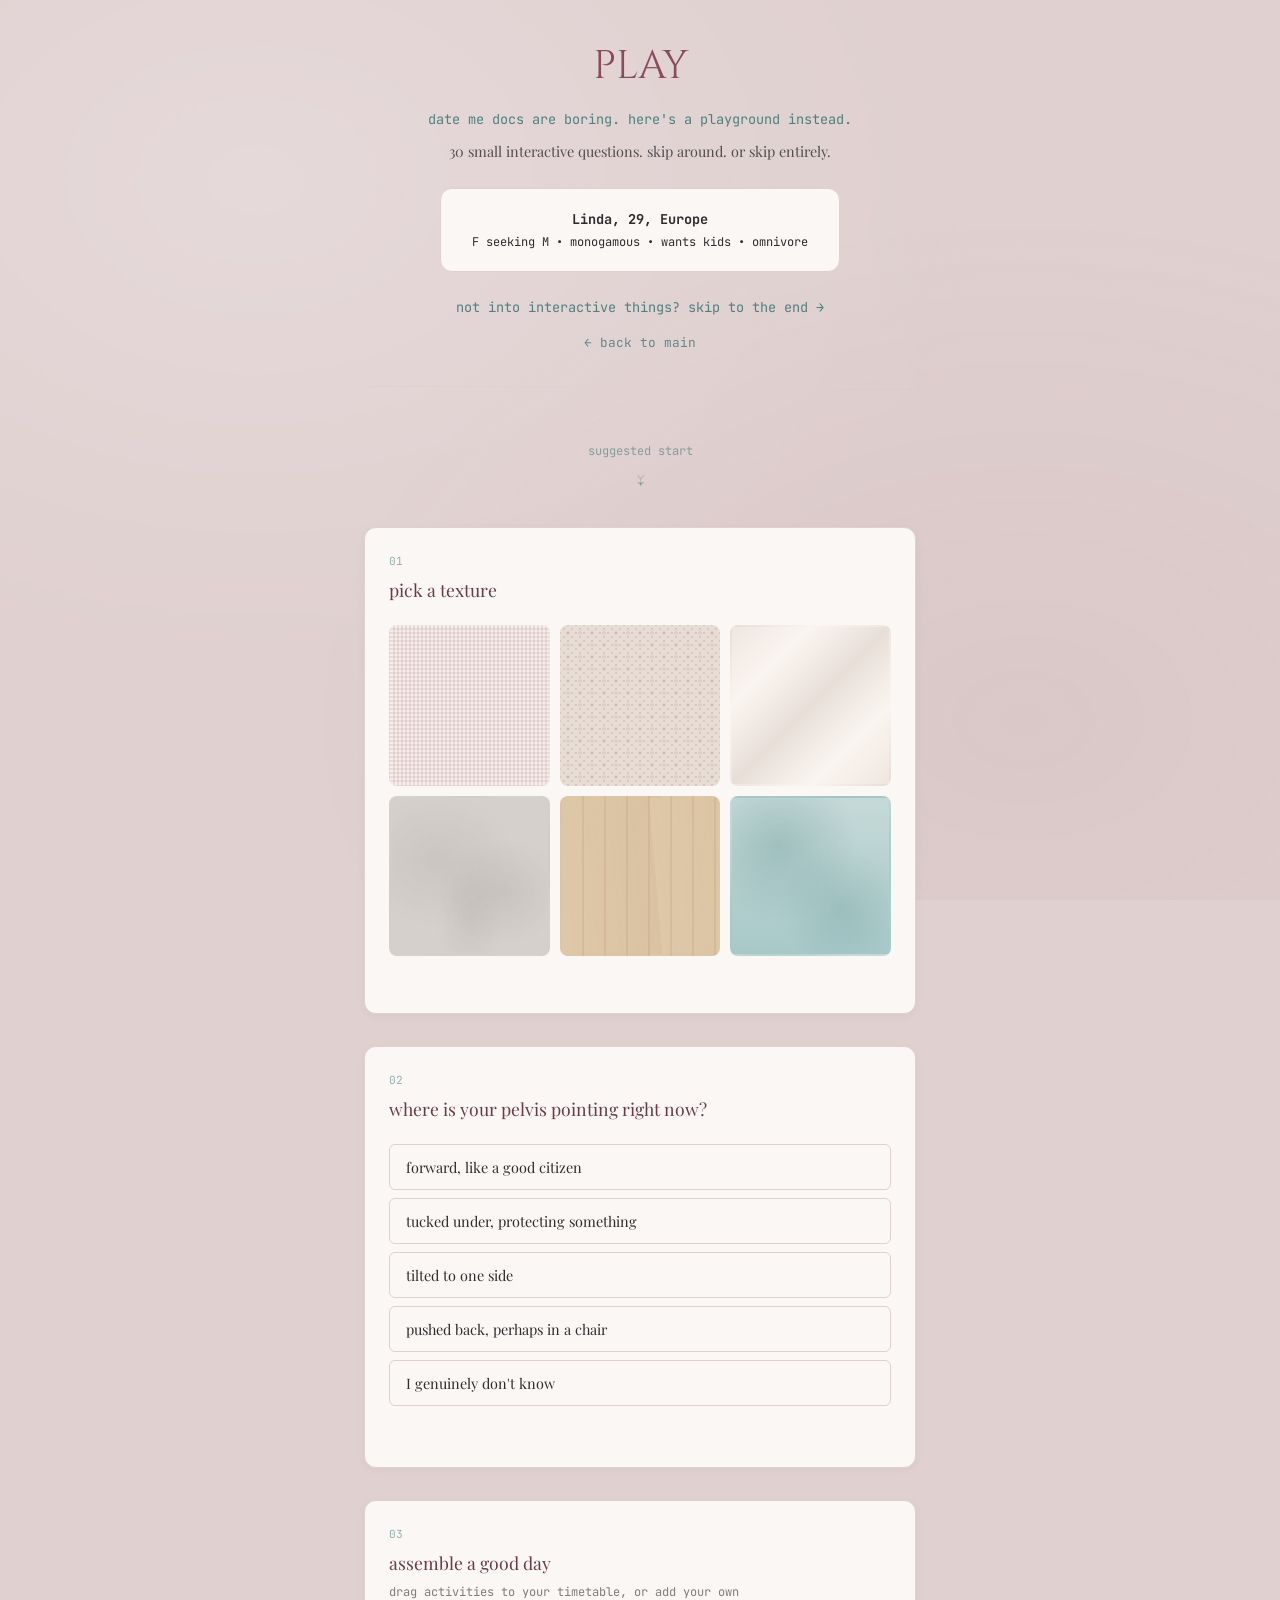
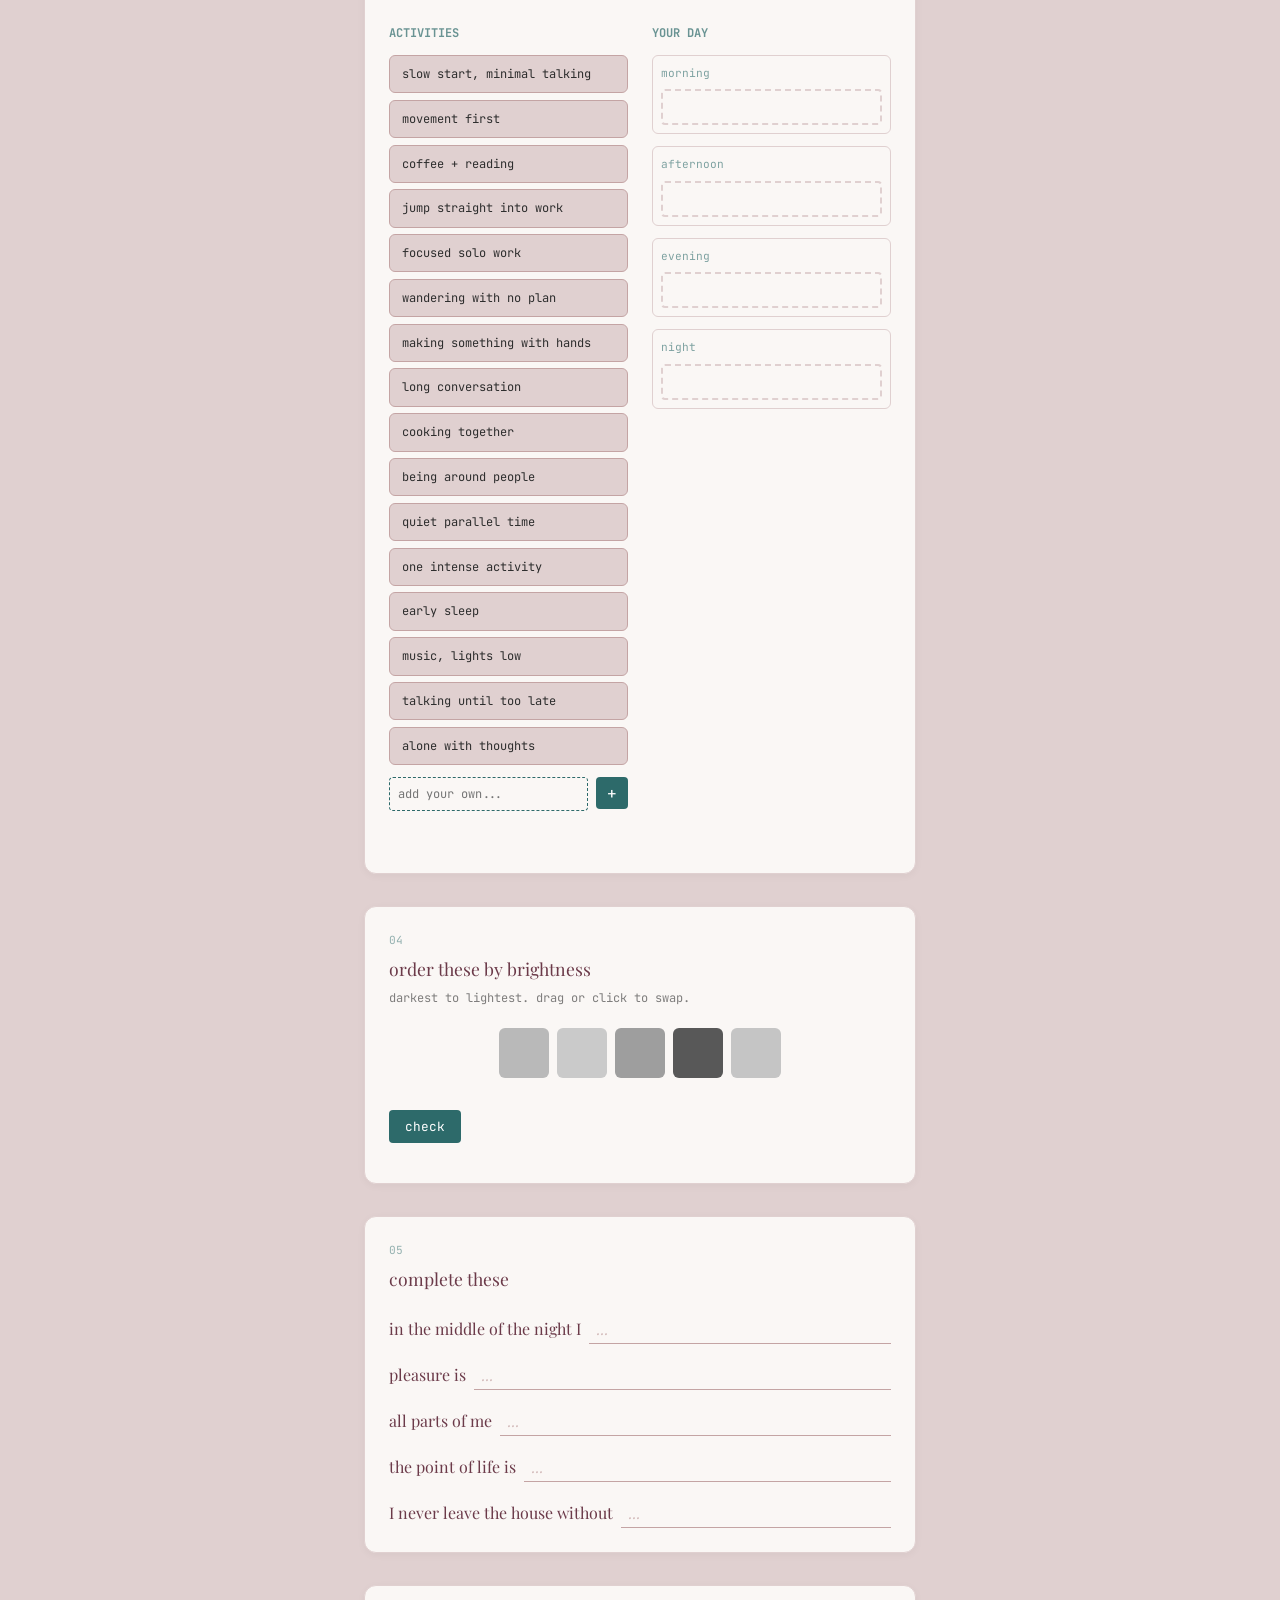
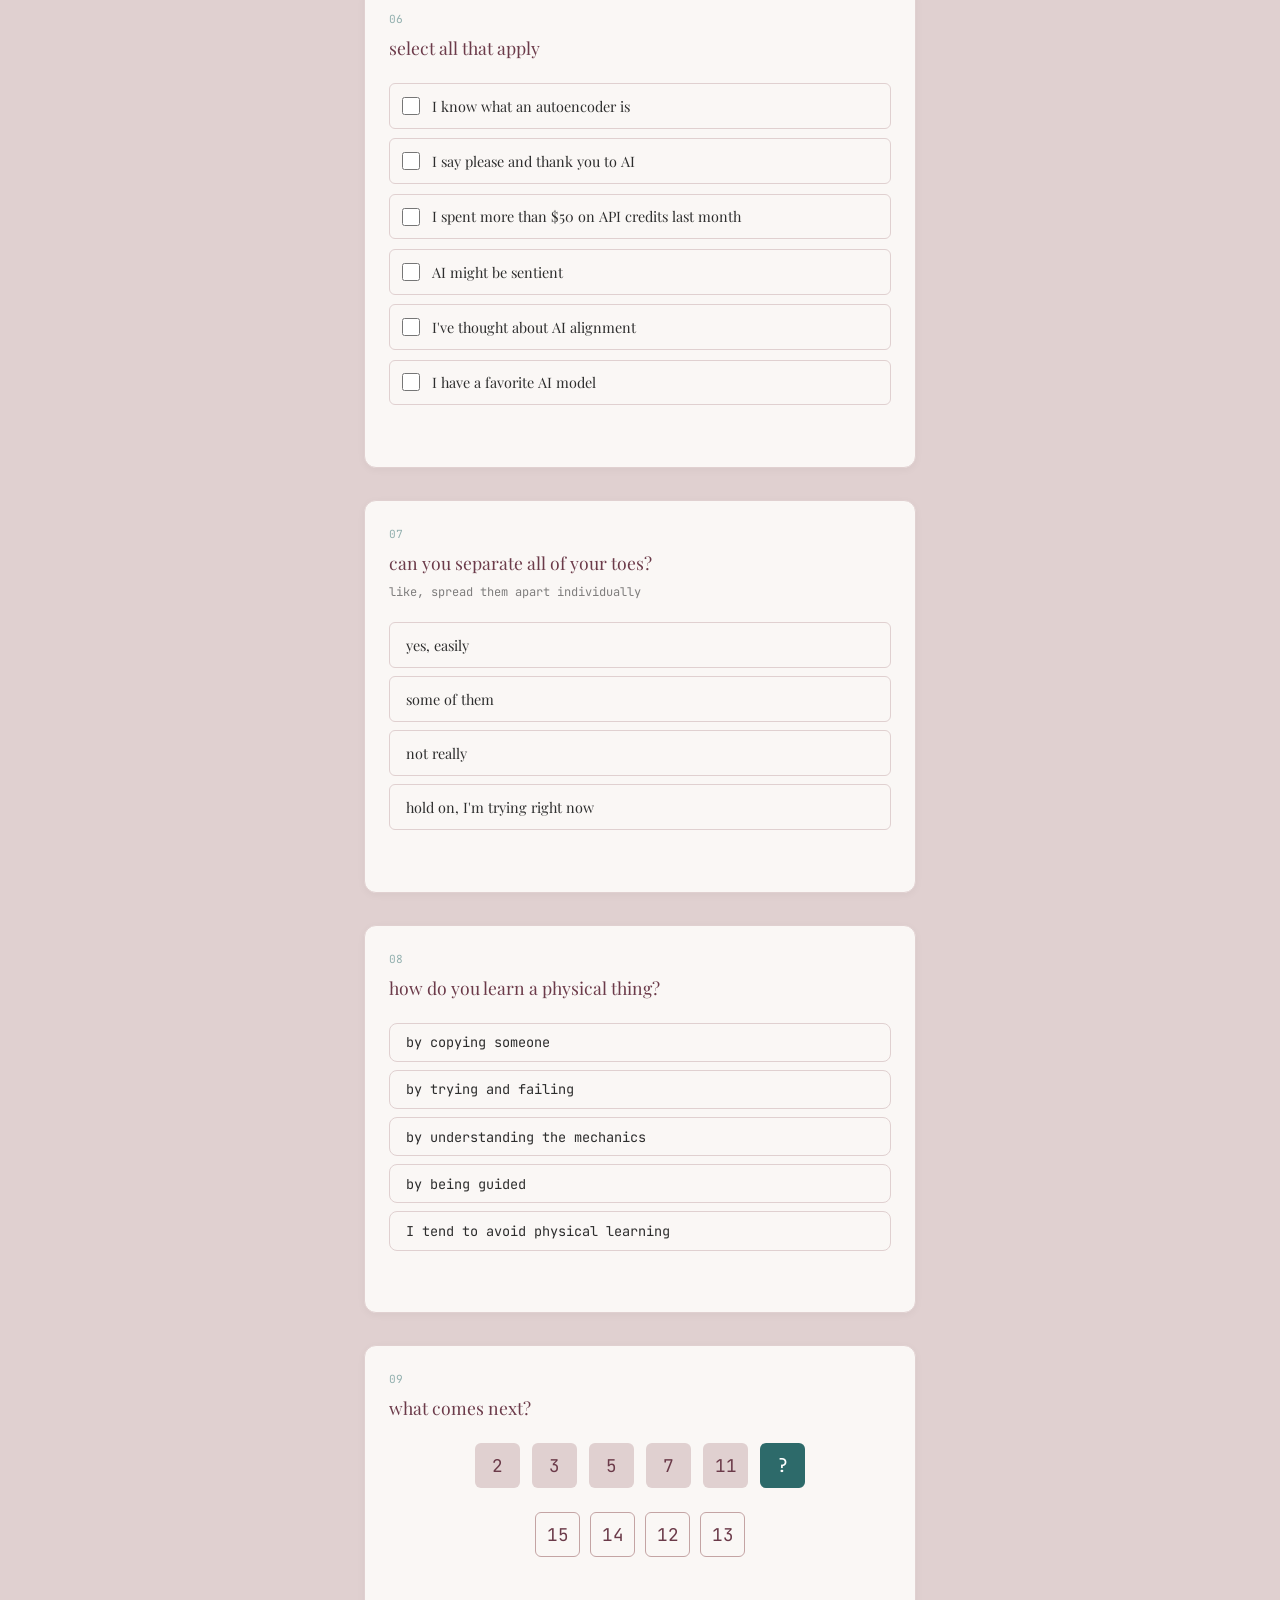
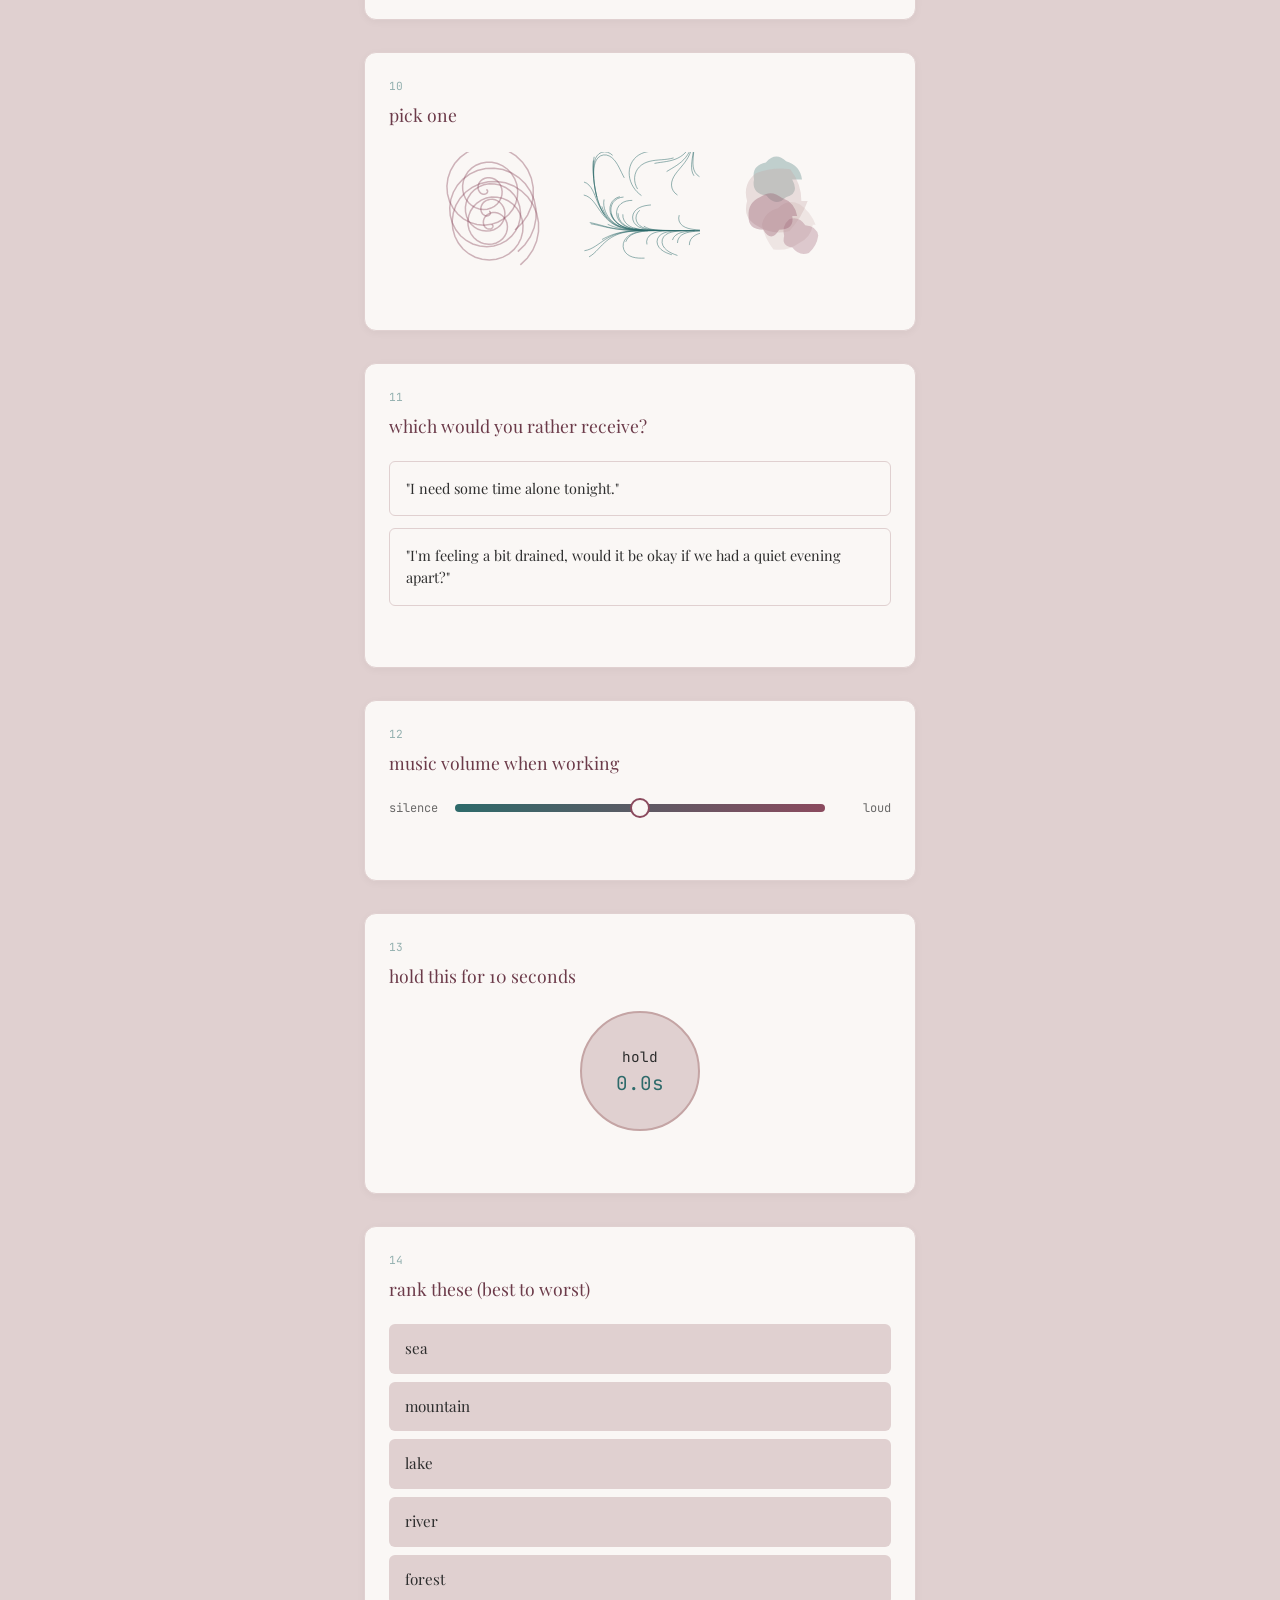
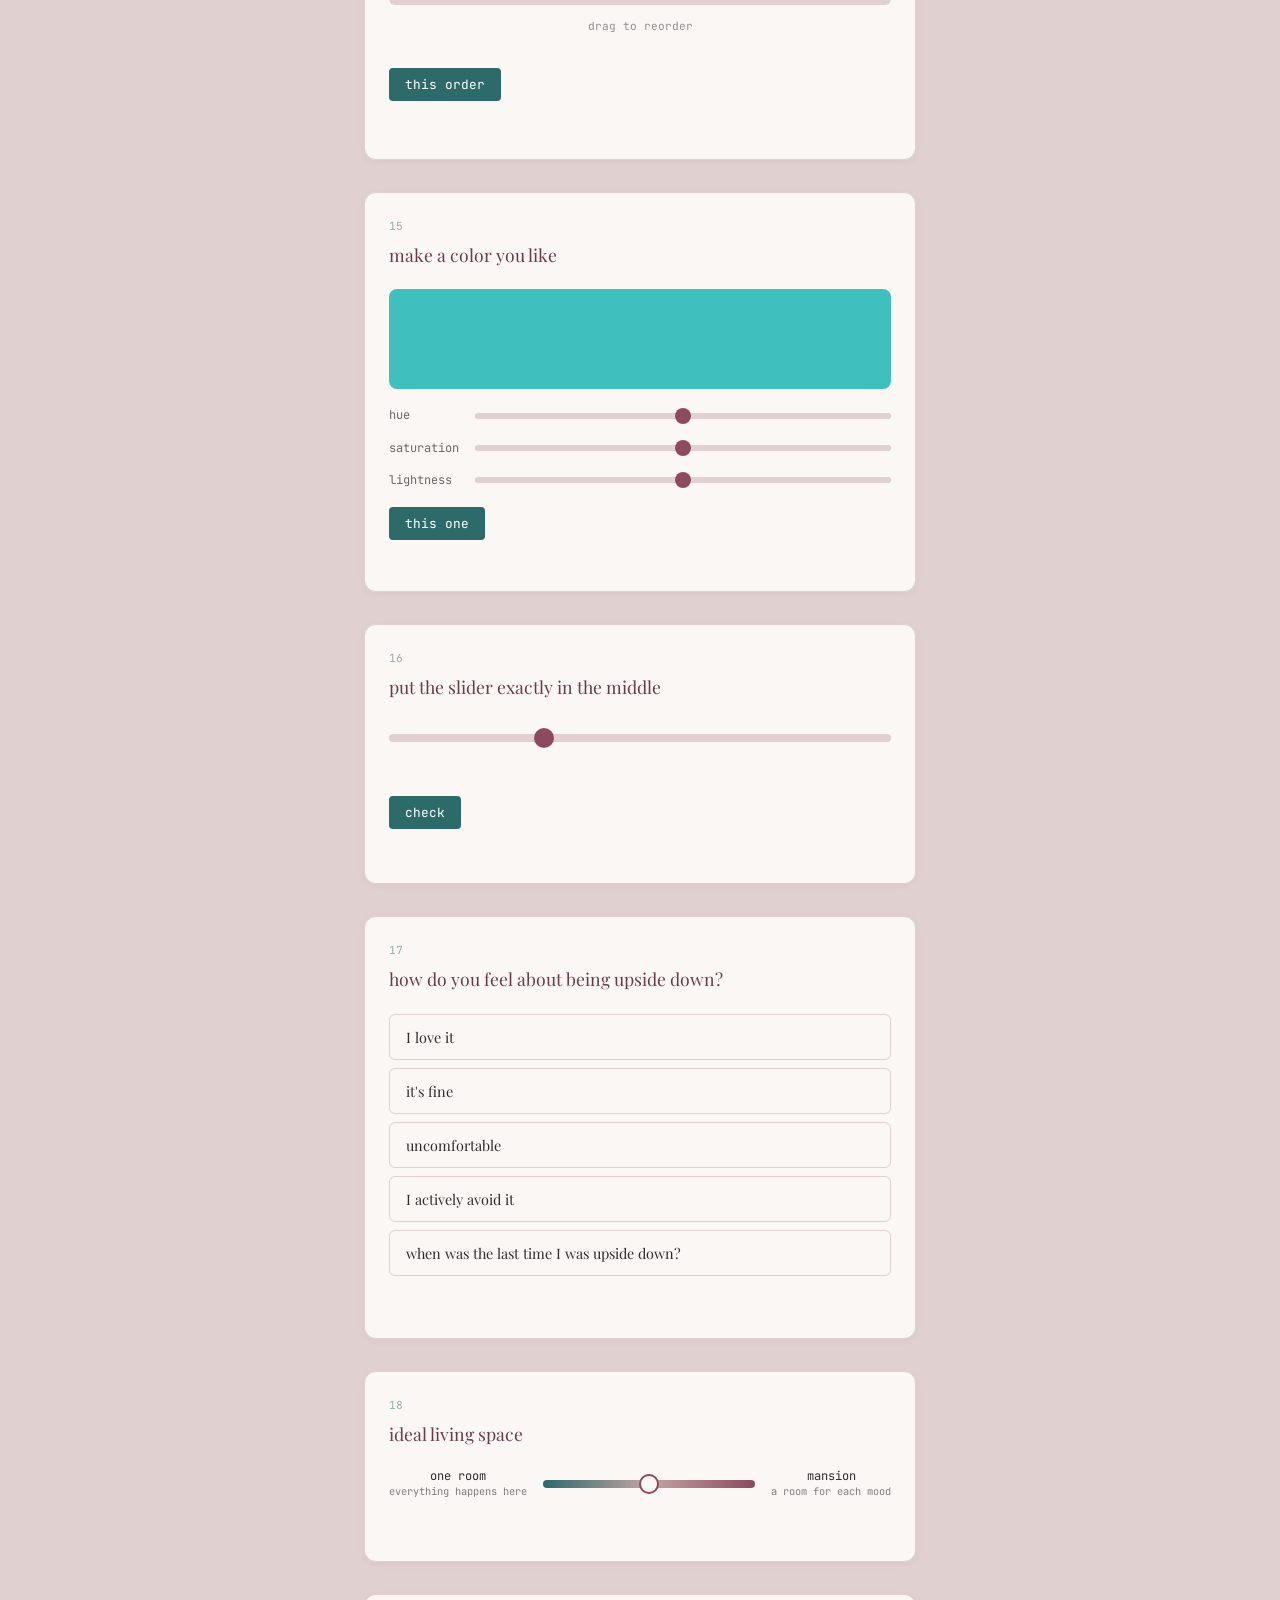
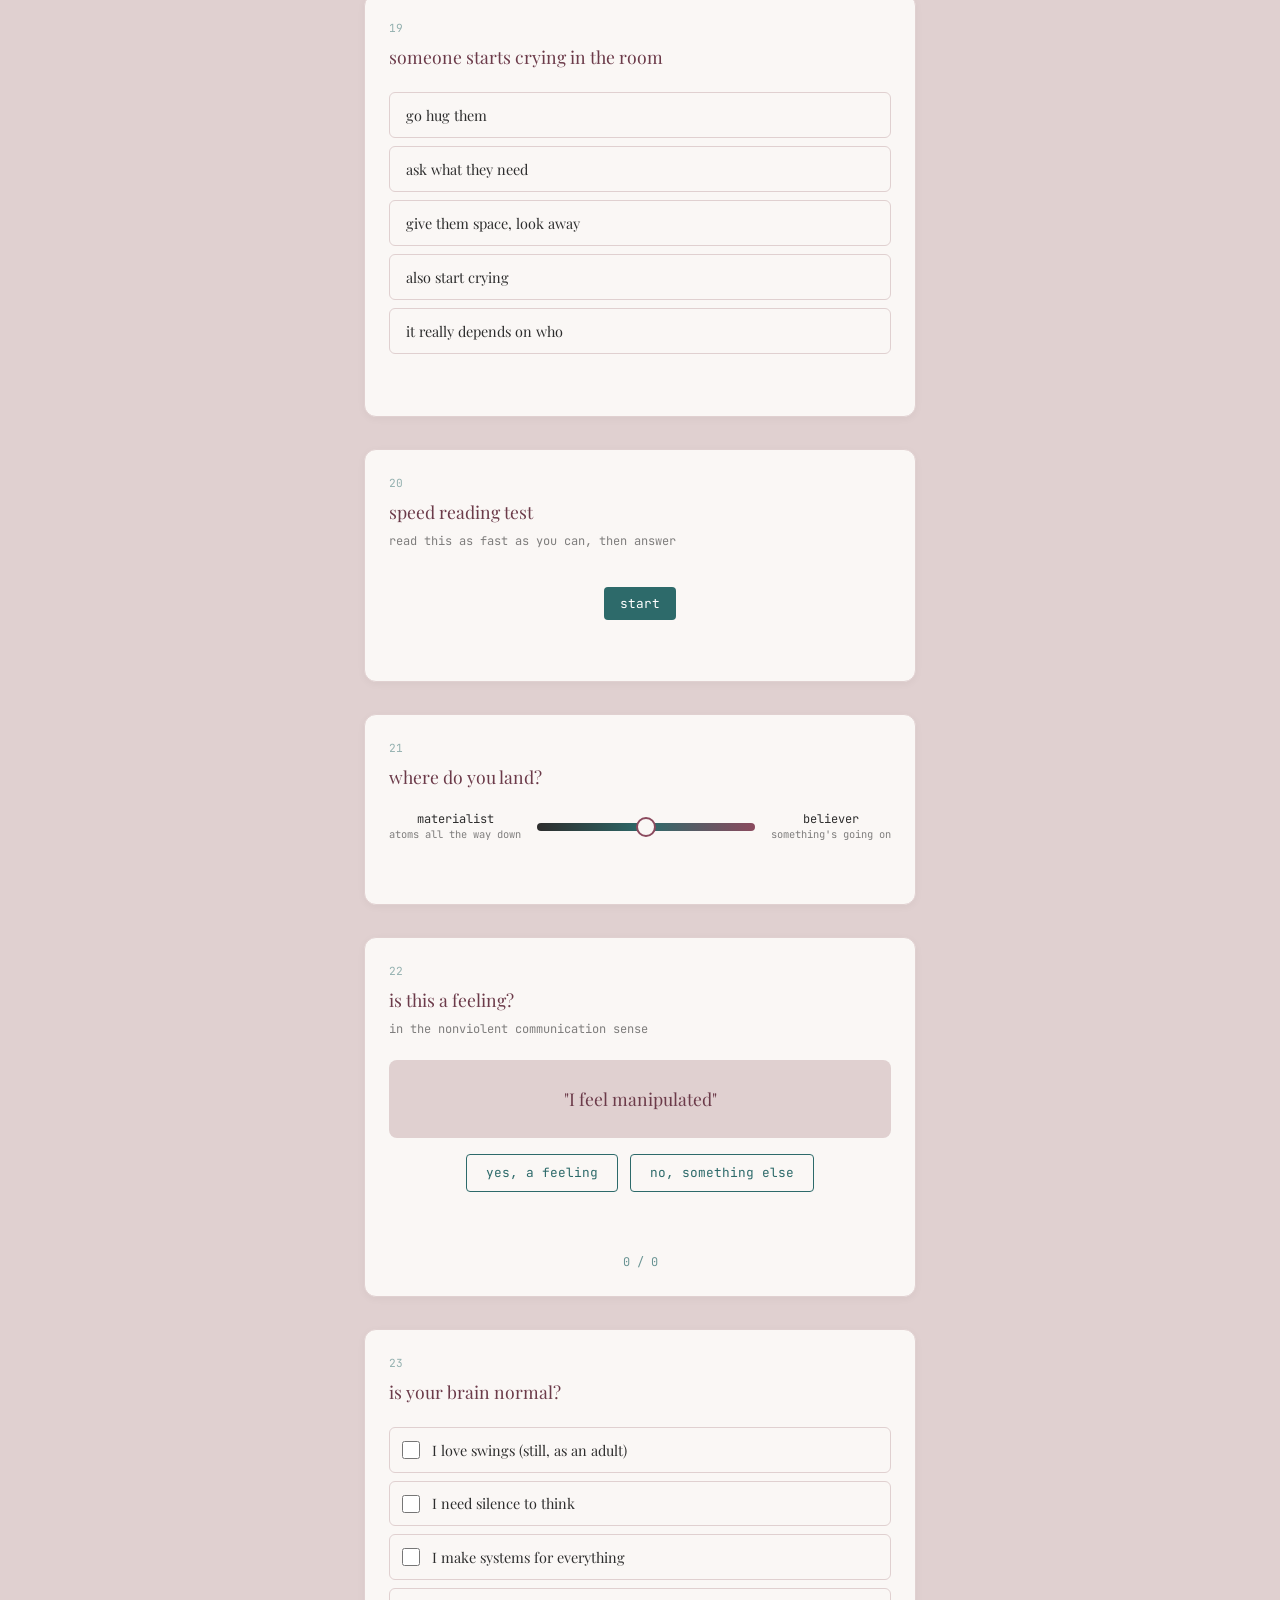
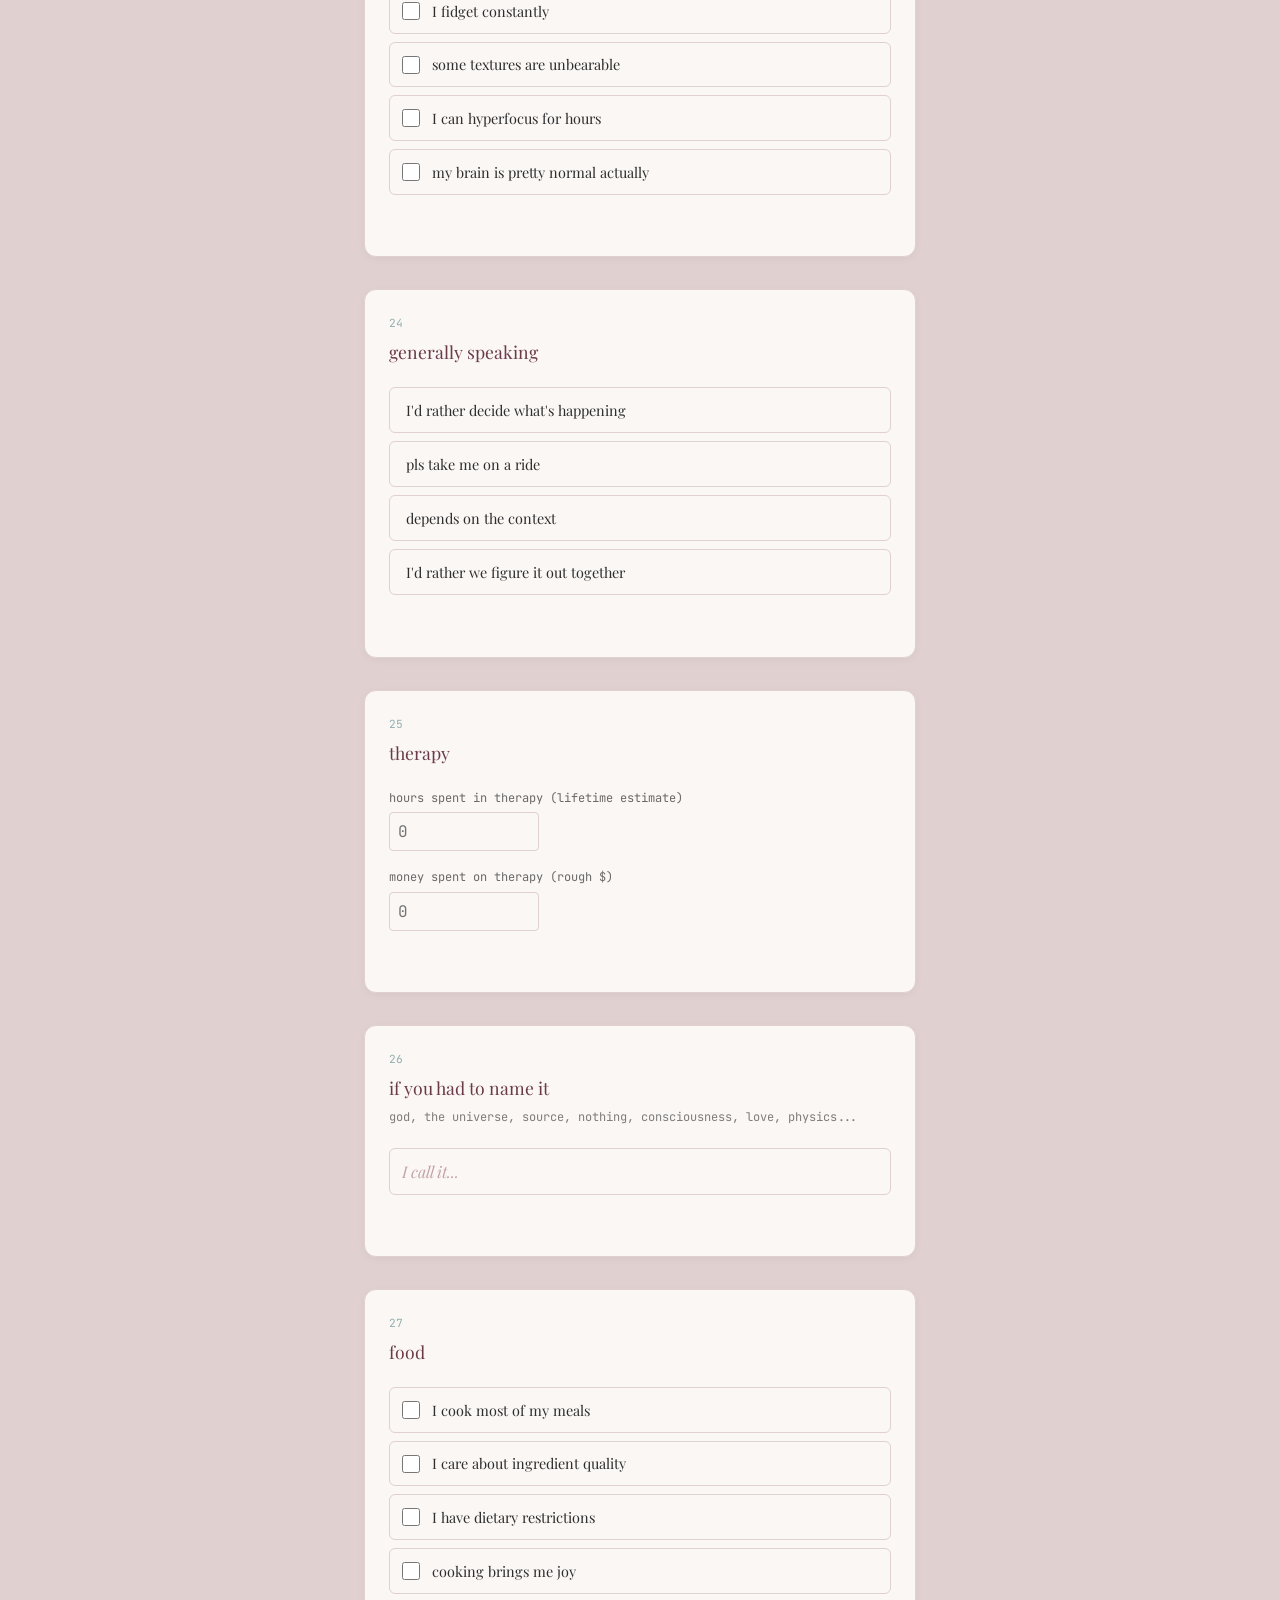
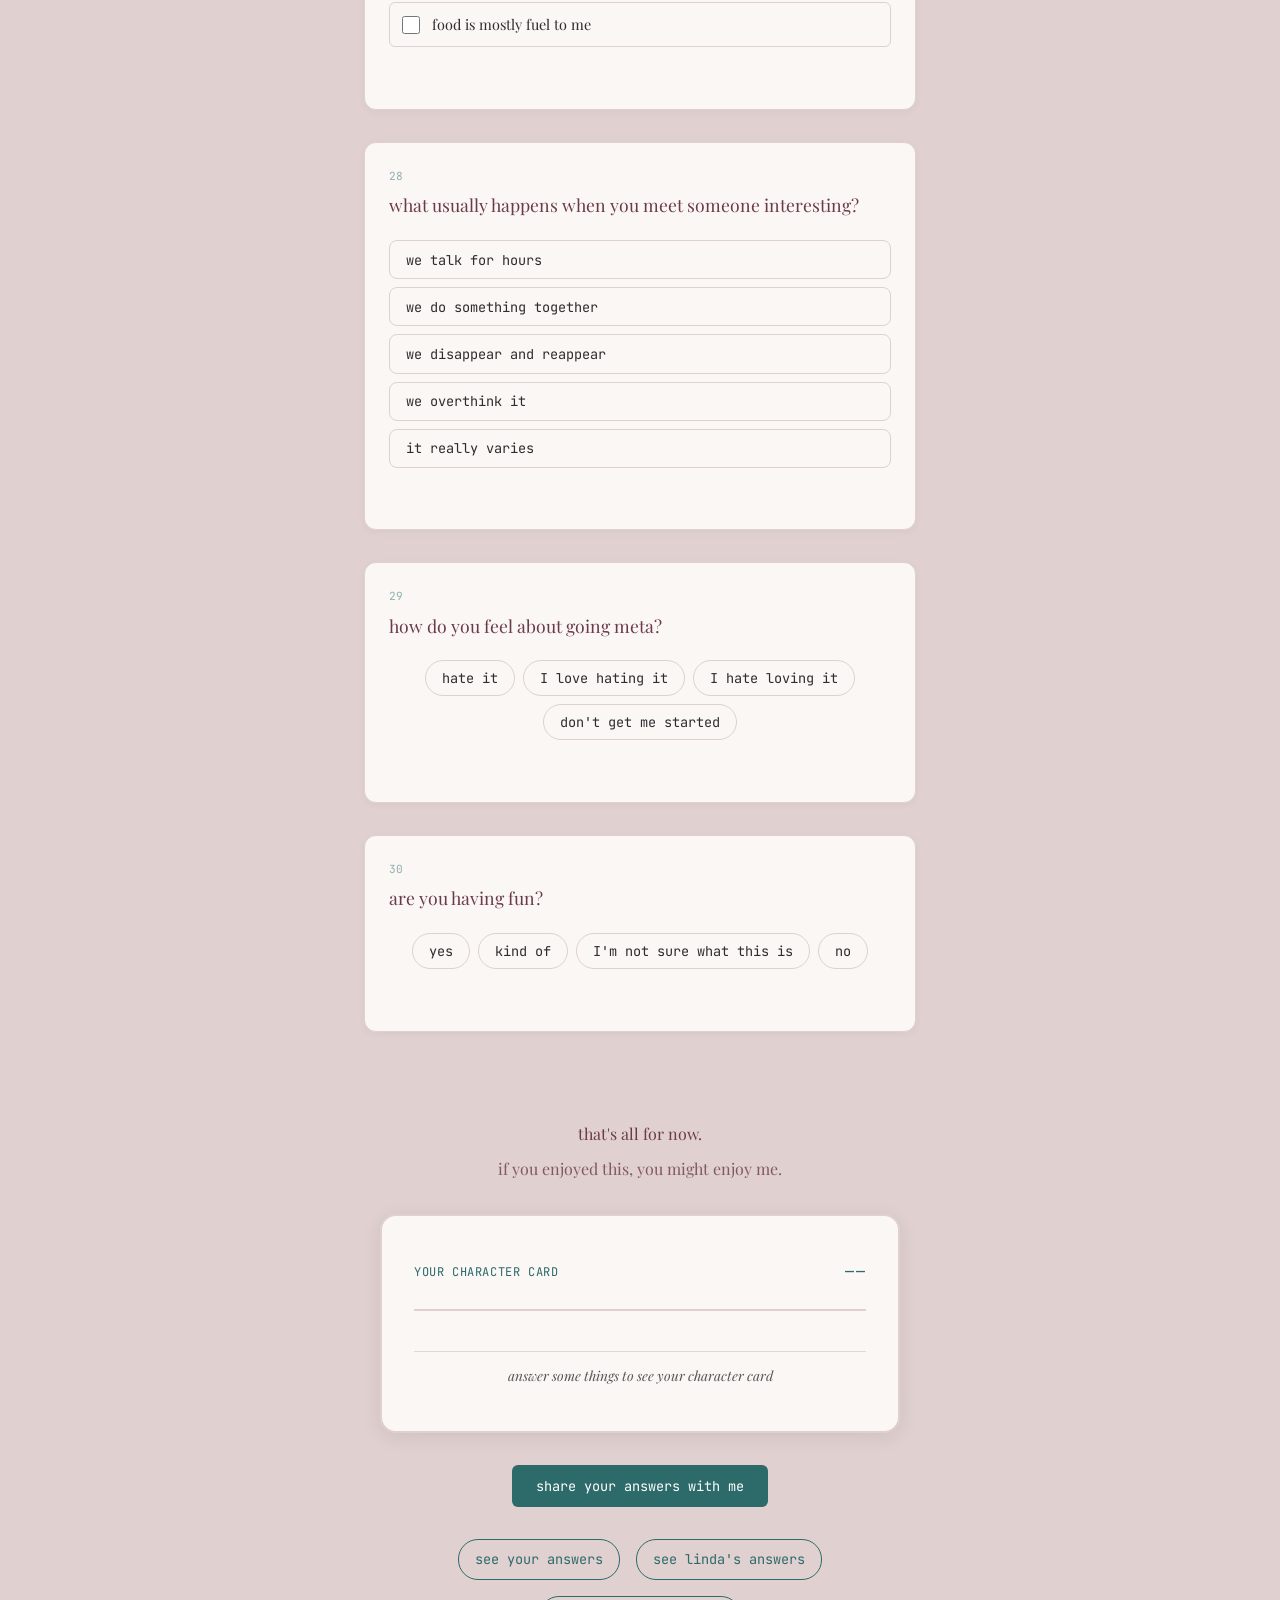
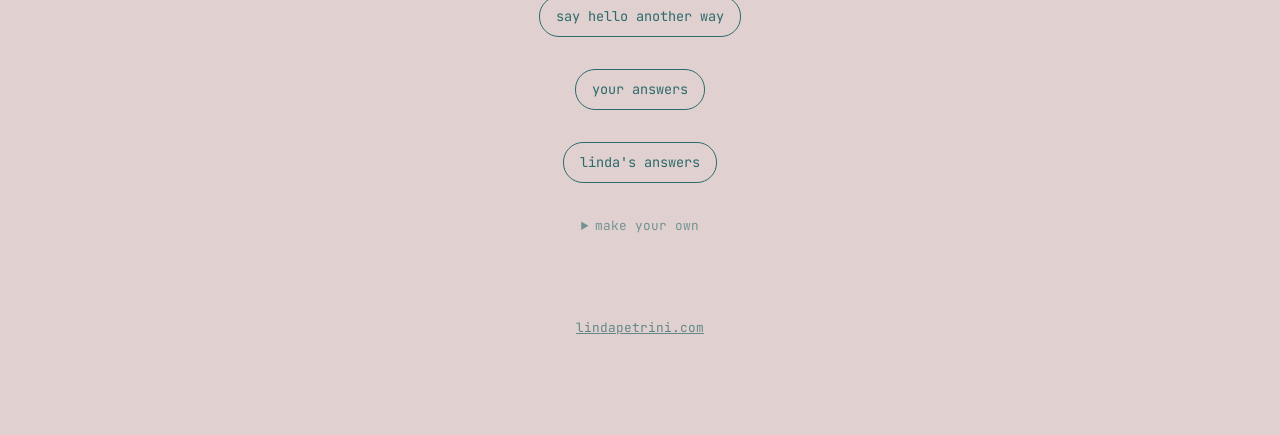
==== commit 7dcb36d7: "Add draggable day builder, visual scorecard, and contact form Major updates: - Transform 'assemble a" ====
--- a/playground.html
+++ b/playground.html
@@ -17,29 +17,19 @@
         <header class="playground-header">
             <h1 class="playground-title">play</h1>
             <p class="playground-subtitle">date me docs are boring. here's a playground instead.</p>
-            <p class="playground-description">get to know some things about me. for dating or otherwise.</p>
-            <p class="playground-note">you don't have to do all of them. skip around.</p>
-
-            <!-- Disqualifiers hover box -->
-            <div class="disqualifiers-container">
-                <div class="disqualifiers-trigger">
-                    <span class="disqualifiers-label">obvious disqualifiers</span>
-                    <span class="disqualifiers-hint">(hover)</span>
-                </div>
-                <div class="disqualifiers-popup">
-                    <img src="assets/linda.jpg" alt="Linda" class="disqualifiers-pic" onerror="this.style.display='none'">
-                    <ul class="disqualifiers-list">
-                        <li>F looking for M</li>
-                        <li>29</li>
-                        <li>monogamous</li>
-                        <li>wants kids</li>
-                        <li>omnivore</li>
-                        <li>europe-based</li>
-                    </ul>
+            <p class="playground-description">30 small interactive questions. skip around. or skip entirely.</p>
+
+            <!-- Quick info box -->
+            <div class="quick-info">
+                <img src="assets/linda.jpg" alt="Linda" class="quick-info-pic" onerror="this.style.display='none'">
+                <div class="quick-info-text">
+                    <p><strong>Linda, 29, Europe</strong></p>
+                    <p>F seeking M • monogamous • wants kids • omnivore</p>
                 </div>
             </div>
 
             <nav class="playground-nav">
+                <a href="#playground-end" class="nav-link skip-link">not into interactive things? skip to the end &rarr;</a>
                 <a href="index.html" class="nav-link">&larr; back to main</a>
             </nav>
         </header>
@@ -574,44 +564,40 @@
             <div class="toy-header">
                 <span class="toy-number">28</span>
                 <h2>assemble a good day</h2>
-                <p class="toy-hint">no ideal, just what feels right</p>
-            </div>
-            <div class="toy-content">
-                <div class="day-phases">
-                    <div class="day-phase" data-phase="morning">
-                        <span class="phase-label">morning</span>
-                        <div class="phase-options">
-                            <button class="phase-option" data-value="slow">slow start, minimal talking</button>
-                            <button class="phase-option" data-value="movement">movement first</button>
-                            <button class="phase-option" data-value="coffee">coffee + reading</button>
-                            <button class="phase-option" data-value="work">jump straight into work</button>
+                <p class="toy-hint">drag activities to your timetable, or add your own</p>
+            </div>
+            <div class="toy-content">
+                <div class="day-builder">
+                    <!-- Left: Activity pool -->
+                    <div class="activity-pool">
+                        <h3>activities</h3>
+                        <div id="activity-list" class="activity-list"></div>
+                        <div class="add-activity">
+                            <input type="text" id="new-activity-input" placeholder="add your own..." maxlength="50">
+                            <button id="add-activity-btn" class="add-activity-btn">+</button>
                         </div>
                     </div>
-                    <div class="day-phase" data-phase="afternoon">
-                        <span class="phase-label">afternoon</span>
-                        <div class="phase-options">
-                            <button class="phase-option" data-value="solo">focused solo work</button>
-                            <button class="phase-option" data-value="wander">wandering with no plan</button>
-                            <button class="phase-option" data-value="hands">making something with hands</button>
-                            <button class="phase-option" data-value="talk">long conversation</button>
-                        </div>
-                    </div>
-                    <div class="day-phase" data-phase="evening">
-                        <span class="phase-label">evening</span>
-                        <div class="phase-options">
-                            <button class="phase-option" data-value="cook">cooking together</button>
-                            <button class="phase-option" data-value="people">being around people</button>
-                            <button class="phase-option" data-value="parallel">quiet parallel time</button>
-                            <button class="phase-option" data-value="intense">one intense activity</button>
-                        </div>
-                    </div>
-                    <div class="day-phase" data-phase="night">
-                        <span class="phase-label">night</span>
-                        <div class="phase-options">
-                            <button class="phase-option" data-value="early">early sleep</button>
-                            <button class="phase-option" data-value="music">music, lights low</button>
-                            <button class="phase-option" data-value="talking">talking until too late</button>
-                            <button class="phase-option" data-value="alone">alone with thoughts</button>
+
+                    <!-- Right: Timetable -->
+                    <div class="day-timetable">
+                        <h3>your day</h3>
+                        <div class="timetable-slots">
+                            <div class="time-slot" data-phase="morning">
+                                <span class="time-label">morning</span>
+                                <div class="time-drop-zone" data-phase="morning"></div>
+                            </div>
+                            <div class="time-slot" data-phase="afternoon">
+                                <span class="time-label">afternoon</span>
+                                <div class="time-drop-zone" data-phase="afternoon"></div>
+                            </div>
+                            <div class="time-slot" data-phase="evening">
+                                <span class="time-label">evening</span>
+                                <div class="time-drop-zone" data-phase="evening"></div>
+                            </div>
+                            <div class="time-slot" data-phase="night">
+                                <span class="time-label">night</span>
+                                <div class="time-drop-zone" data-phase="night"></div>
+                            </div>
                         </div>
                     </div>
                 </div>
@@ -690,51 +676,58 @@
         </section>
 
         <!-- End -->
-        <section class="playground-end">
+        <section class="playground-end" id="playground-end">
             <p>that's all for now.</p>
             <p class="end-note">if you enjoyed this, you might enjoy me.</p>
 
-            <!-- Compatibility score -->
-            <div class="score-section" id="score-section">
-                <div class="score-display">
-                    <span class="score-label">compatibility vibe:</span>
-                    <span class="score-value" id="score-value">--</span>
-                </div>
-                <p class="score-note" id="score-note"></p>
+            <!-- Compatibility score card -->
+            <div class="score-card" id="score-card">
+                <canvas id="score-canvas" class="score-canvas-img"></canvas>
+                <div class="score-content">
+                    <div class="score-header">
+                        <span class="score-title">your character card</span>
+                        <span class="score-value" id="score-value">--</span>
+                    </div>
+                    <div class="score-stats" id="score-stats">
+                        <!-- Stats will be dynamically added -->
+                    </div>
+                    <div class="score-note" id="score-note"></div>
+                </div>
             </div>
 
             <div class="share-section">
-                <button class="share-btn" id="share-results">share your answers with me</button>
-                <div class="share-output" id="share-output"></div>
+                <button class="share-btn" id="share-toggle">share your answers with me</button>
+                <div class="share-form-container" id="share-form-container" style="display: none;">
+                    <form class="share-form" id="share-form">
+                        <input type="email" id="share-email" name="email" placeholder="your email" required>
+                        <textarea id="share-message" name="message" placeholder="anything else you want to say..." rows="3"></textarea>
+                        <input type="hidden" id="share-answers" name="answers">
+                        <button type="submit" class="form-submit-btn">send</button>
+                    </form>
+                    <p class="form-note">your answers will be included automatically</p>
+                    <div class="form-response" id="form-response"></div>
+                </div>
             </div>
 
             <div class="end-links">
-                <a href="#my-answers" class="end-link-btn" id="my-answers-link" onclick="document.getElementById('my-answers').open = true; return true;">see my answers</a>
+                <a href="#your-answers" class="end-link-btn" id="your-answers-link" onclick="document.getElementById('your-answers').open = true; return true;">see your answers</a>
+                <a href="#linda-answers" class="end-link-btn" id="linda-answers-link" onclick="document.getElementById('linda-answers').open = true; return true;">see linda's answers</a>
                 <a href="index.html" class="end-link-btn">say hello another way</a>
             </div>
 
-            <!-- My answers collapsible -->
-            <details class="my-answers-section" id="my-answers">
+            <!-- Your answers collapsible -->
+            <details class="my-answers-section" id="your-answers">
+                <summary>your answers</summary>
+                <div class="my-answers-content" id="your-answers-content">
+                    <!-- Dynamically populated -->
+                </div>
+            </details>
+
+            <!-- Linda's answers collapsible -->
+            <details class="my-answers-section" id="linda-answers">
                 <summary>linda's answers</summary>
-                <div class="my-answers-content">
-                    <div class="my-answer"><strong>color:</strong> a muted teal, like the sea on a cloudy day</div>
-                    <div class="my-answer"><strong>pelvis:</strong> usually tilted, if I'm honest</div>
-                    <div class="my-answer"><strong>texture:</strong> linen in summer, wool in winter</div>
-                    <div class="my-answer"><strong>toes:</strong> yes — barefoot life</div>
-                    <div class="my-answer"><strong>music:</strong> 10/100 — I need silence to think</div>
-                    <div class="my-answer"><strong>nature:</strong> sea > forest > mountain > lake > river</div>
-                    <div class="my-answer"><strong>upside down:</strong> I love it. handstands are my meditation.</div>
-                    <div class="my-answer"><strong>AI:</strong> all of them except the $50 (this month)</div>
-                    <div class="my-answer"><strong>rooms:</strong> 35/100 — cozy but distinct spaces</div>
-                    <div class="my-answer"><strong>crying:</strong> ask, then maybe cry too</div>
-                    <div class="my-answer"><strong>spirituality:</strong> 75/100 — something's going on</div>
-                    <div class="my-answer"><strong>lead/follow:</strong> depends on context, but I lean follow</div>
-                    <div class="my-answer"><strong>therapy:</strong> 500+ hours, more $ than I want to calculate</div>
-                    <div class="my-answer"><strong>god:</strong> something like love, or presence</div>
-                    <div class="my-answer"><strong>food:</strong> cook, joy, ingredients — food is connection</div>
-                    <div class="my-answer"><strong>in the middle of the night I:</strong> write</div>
-                    <div class="my-answer"><strong>my pleasure is:</strong> simple — sun, movement, good conversation</div>
-                    <div class="my-answer"><strong>all parts of me:</strong> are welcome here</div>
+                <div class="my-answers-content" id="linda-answers-content">
+                    <!-- Dynamically populated from CONTENT.myAnswers -->
                 </div>
             </details>
 
--- a/styles/playground.css
+++ b/styles/playground.css
@@ -622,122 +622,149 @@
     margin-top: 0.5rem;
 }
 
-/* Disqualifiers hover box */
-.disqualifiers-container {
-    position: relative;
-    display: inline-block;
+/* Quick info box */
+.quick-info {
+    display: flex;
+    align-items: center;
+    gap: 1rem;
     margin: 1.5rem auto;
-}
-
-.disqualifiers-trigger {
-    cursor: pointer;
-    padding: 0.5rem 1rem;
+    padding: 1rem;
     background: var(--color-cream);
-    border: 1px dashed var(--color-petrol);
-    border-radius: 20px;
-    transition: all 0.2s;
-}
-
-.disqualifiers-trigger:hover {
-    background: var(--color-petrol);
-}
-
-.disqualifiers-trigger:hover .disqualifiers-label,
-.disqualifiers-trigger:hover .disqualifiers-hint {
-    color: var(--color-cream);
-}
-
-.disqualifiers-label {
-    font-family: var(--font-mono);
-    font-size: 0.8rem;
-    color: var(--color-petrol);
-}
-
-.disqualifiers-hint {
-    font-family: var(--font-mono);
-    font-size: 0.7rem;
-    color: var(--color-petrol);
-    opacity: 0.6;
-    margin-left: 0.5rem;
-}
-
-.disqualifiers-popup {
-    position: absolute;
-    top: 100%;
-    left: 50%;
-    transform: translateX(-50%) translateY(10px);
-    background: var(--color-cream);
     border: 1px solid var(--color-rosa-light);
     border-radius: 12px;
-    padding: 1.25rem;
-    box-shadow: 0 4px 20px rgba(0, 0, 0, 0.1);
-    opacity: 0;
-    visibility: hidden;
-    transition: opacity 0.2s, visibility 0.2s, transform 0.2s;
-    z-index: 100;
-    min-width: 200px;
-}
-
-.disqualifiers-container:hover .disqualifiers-popup {
-    opacity: 1;
-    visibility: visible;
-    transform: translateX(-50%) translateY(5px);
-}
-
-.disqualifiers-pic {
-    width: 80px;
-    height: 80px;
+    max-width: 400px;
+}
+
+.quick-info-pic {
+    width: 60px;
+    height: 60px;
     border-radius: 50%;
     object-fit: cover;
-    margin-bottom: 1rem;
     border: 2px solid var(--color-rosa-light);
-}
-
-.disqualifiers-list {
-    list-style: none;
-    padding: 0;
-    margin: 0;
-    text-align: left;
-}
-
-.disqualifiers-list li {
-    font-family: var(--font-mono);
-    font-size: 0.8rem;
-    color: var(--color-text);
-    padding: 0.25rem 0;
-    border-bottom: 1px solid var(--color-rosa-light);
-}
-
-.disqualifiers-list li:last-child {
-    border-bottom: none;
-}
-
-/* Score section */
-.score-section {
+    flex-shrink: 0;
+}
+
+.quick-info-text {
+    flex: 1;
+}
+
+.quick-info-text p {
+    font-family: var(--font-mono);
+    font-size: 0.75rem;
+    color: var(--color-text);
+    margin: 0.25rem 0;
+    line-height: 1.5;
+}
+
+.quick-info-text p:first-child {
+    font-size: 0.85rem;
+}
+
+.skip-link {
+    display: block;
+    text-align: center;
+    margin-bottom: 0.5rem;
+    font-size: 0.85rem !important;
+    opacity: 0.8 !important;
+}
+
+.skip-link:hover {
+    opacity: 1 !important;
+}
+
+/* Visual Score Card */
+.score-card {
+    position: relative;
     background: var(--color-cream);
-    border-radius: 12px;
-    padding: 1.5rem;
+    border-radius: 16px;
+    padding: 2rem;
     margin: 2rem 0;
-    border: 1px solid var(--color-rosa-light);
-}
-
-.score-display {
-    display: flex;
-    justify-content: center;
-    align-items: baseline;
-    gap: 0.5rem;
-}
-
-.score-label {
-    font-family: var(--font-mono);
-    font-size: 0.85rem;
-    color: var(--color-text);
+    border: 2px solid var(--color-rosa-light);
+    box-shadow: 0 4px 20px rgba(0, 0, 0, 0.08);
+    overflow: hidden;
+}
+
+.score-canvas-img {
+    position: absolute;
+    bottom: 0;
+    right: 0;
+    width: 120px;
+    height: 120px;
+    opacity: 0.3;
+    border-radius: 0 0 16px 0;
+}
+
+.score-content {
+    position: relative;
+    z-index: 1;
+}
+
+.score-header {
+    display: flex;
+    justify-content: space-between;
+    align-items: center;
+    margin-bottom: 1.5rem;
+    padding-bottom: 0.75rem;
+    border-bottom: 2px solid var(--color-rosa-light);
+}
+
+.score-title {
+    font-family: var(--font-mono);
+    font-size: 0.75rem;
+    color: var(--color-petrol);
+    text-transform: uppercase;
+    letter-spacing: 0.05em;
 }
 
 .score-value {
     font-family: var(--font-display);
-    font-size: 1.5rem;
-    color: var(--color-petrol);
+    font-size: 1.8rem;
+    color: var(--color-petrol);
+}
+
+.score-stats {
+    display: grid;
+    gap: 0.75rem;
+    margin-bottom: 1rem;
+}
+
+.stat-row {
+    display: flex;
+    align-items: center;
+    gap: 0.75rem;
+}
+
+.stat-label {
+    font-family: var(--font-mono);
+    font-size: 0.75rem;
+    color: var(--color-text);
+    opacity: 0.8;
+    min-width: 100px;
+}
+
+.stat-bar-container {
+    flex: 1;
+    height: 20px;
+    background: var(--color-rosa-light);
+    border-radius: 10px;
+    overflow: hidden;
+    position: relative;
+}
+
+.stat-bar {
+    height: 100%;
+    background: linear-gradient(to right, var(--color-petrol), var(--color-burgundy));
+    transition: width 0.5s ease;
+    border-radius: 10px;
+}
+
+.stat-value {
+    font-family: var(--font-mono);
+    font-size: 0.7rem;
+    color: var(--color-text);
+    opacity: 0.6;
+    min-width: 35px;
+    text-align: right;
 }
 
 .score-note {
@@ -746,6 +773,9 @@
     font-size: 0.85rem;
     color: var(--color-text);
     opacity: 0.8;
+    text-align: center;
+    padding: 0.75rem 0;
+    border-top: 1px solid var(--color-rosa-light);
     margin-top: 0.75rem;
 }
 
@@ -1031,60 +1061,170 @@
     min-height: 1.5em;
 }
 
-/* Assemble a Day */
-.day-phases {
+/* Assemble a Day - Draggable Builder */
+.day-builder {
+    display: grid;
+    grid-template-columns: 1fr 1fr;
+    gap: 1.5rem;
+    margin-bottom: 1rem;
+}
+
+.activity-pool h3,
+.day-timetable h3 {
+    font-family: var(--font-mono);
+    font-size: 0.75rem;
+    color: var(--color-petrol);
+    text-transform: uppercase;
+    margin-bottom: 0.75rem;
+    opacity: 0.7;
+}
+
+.activity-list {
     display: flex;
     flex-direction: column;
-    gap: 1.25rem;
-}
-
-.day-phase {
-    border-bottom: 1px solid var(--color-rosa-light);
-    padding-bottom: 1rem;
-}
-
-.day-phase:last-child {
-    border-bottom: none;
-    padding-bottom: 0;
-}
-
-.phase-label {
+    gap: 0.4rem;
+    min-height: 200px;
+    margin-bottom: 0.75rem;
+}
+
+.activity-item {
     font-family: var(--font-mono);
     font-size: 0.75rem;
-    color: var(--color-petrol);
-    opacity: 0.7;
+    padding: 0.5rem 0.75rem;
+    background: var(--color-rosa-light);
+    border: 1px solid var(--color-rosa);
+    border-radius: 6px;
+    cursor: grab;
+    transition: all 0.2s;
+    color: var(--color-text);
+    user-select: none;
+    position: relative;
+}
+
+.activity-item:hover {
+    background: var(--color-rosa);
+    border-color: var(--color-petrol);
+}
+
+.activity-item.dragging {
+    opacity: 0.5;
+    cursor: grabbing;
+}
+
+.activity-item.custom {
+    background: rgba(45, 106, 106, 0.08);
+    border-style: dashed;
+}
+
+.activity-item .remove-activity {
+    position: absolute;
+    right: 0.5rem;
+    top: 50%;
+    transform: translateY(-50%);
+    background: none;
+    border: none;
+    color: var(--color-burgundy);
+    cursor: pointer;
+    font-size: 0.9rem;
+    opacity: 0;
+    transition: opacity 0.2s;
+}
+
+.activity-item:hover .remove-activity {
+    opacity: 0.6;
+}
+
+.activity-item .remove-activity:hover {
+    opacity: 1;
+}
+
+.add-activity {
+    display: flex;
+    gap: 0.5rem;
+}
+
+#new-activity-input {
+    flex: 1;
+    font-family: var(--font-mono);
+    font-size: 0.75rem;
+    padding: 0.5rem;
+    border: 1px dashed var(--color-petrol);
+    border-radius: 4px;
+    background: transparent;
+    color: var(--color-text);
+}
+
+#new-activity-input:focus {
+    outline: none;
+    border-style: solid;
+    background: rgba(45, 106, 106, 0.03);
+}
+
+.add-activity-btn {
+    font-family: var(--font-mono);
+    font-size: 1rem;
+    width: 32px;
+    height: 32px;
+    background: var(--color-petrol);
+    color: white;
+    border: none;
+    border-radius: 4px;
+    cursor: pointer;
+    transition: all 0.2s;
+}
+
+.add-activity-btn:hover {
+    background: var(--color-petrol-light);
+}
+
+.timetable-slots {
+    display: flex;
+    flex-direction: column;
+    gap: 0.75rem;
+}
+
+.time-slot {
+    border: 1px solid var(--color-rosa-light);
+    border-radius: 6px;
+    padding: 0.5rem;
+    background: var(--color-cream);
+}
+
+.time-label {
+    font-family: var(--font-mono);
+    font-size: 0.7rem;
+    color: var(--color-petrol);
+    opacity: 0.6;
     display: block;
-    margin-bottom: 0.5rem;
-}
-
-.phase-options {
-    display: flex;
-    flex-wrap: wrap;
-    gap: 0.4rem;
-}
-
-.phase-option {
-    font-family: var(--font-mono);
-    font-size: 0.75rem;
-    padding: 0.4rem 0.75rem;
-    background: transparent;
-    border: 1px solid var(--color-rosa-light);
-    border-radius: 15px;
-    cursor: pointer;
-    transition: all 0.2s;
-    color: var(--color-text);
-}
-
-.phase-option:hover {
+    margin-bottom: 0.4rem;
+}
+
+.time-drop-zone {
+    min-height: 36px;
+    border: 2px dashed var(--color-rosa-light);
+    border-radius: 4px;
+    padding: 0.4rem;
+    transition: all 0.2s;
+    display: flex;
+    align-items: center;
+}
+
+.time-drop-zone.drag-over {
     border-color: var(--color-petrol);
     background: rgba(45, 106, 106, 0.05);
 }
 
-.phase-option.selected {
+.time-drop-zone.filled {
+    border-style: solid;
     border-color: var(--color-petrol);
     background: rgba(45, 106, 106, 0.1);
 }
 
+.time-drop-zone .activity-item {
+    width: 100%;
+    cursor: default;
+}
+
 .day-response {
     font-family: var(--font-body);
     font-size: 0.9rem;
@@ -1092,6 +1232,12 @@
     text-align: center;
     margin-top: 1rem;
     min-height: 1.5em;
+}
+
+@media (max-width: 580px) {
+    .day-builder {
+        grid-template-columns: 1fr;
+    }
 }
 
 /* Embodiment */
@@ -1409,7 +1555,7 @@
     min-height: 1.5em;
 }
 
-/* Share Section */
+/* Share Section with Contact Form */
 .share-section {
     margin: 2rem 0;
 }
@@ -1430,30 +1576,84 @@
     background: var(--color-petrol-light);
 }
 
-.share-output {
+.share-form-container {
     margin-top: 1.5rem;
-    text-align: left;
-}
-
-.share-output pre {
-    font-family: var(--font-mono);
-    font-size: 0.75rem;
-    background: var(--color-terminal-bg);
-    color: var(--color-terminal-text);
-    padding: 1rem;
-    border-radius: 8px;
-    overflow-x: auto;
-    white-space: pre-wrap;
-    word-break: break-word;
-}
-
-.share-output .copy-hint {
+    background: var(--color-cream);
+    border: 1px solid var(--color-rosa-light);
+    border-radius: 12px;
+    padding: 1.5rem;
+}
+
+.share-form {
+    display: flex;
+    flex-direction: column;
+    gap: 0.75rem;
+}
+
+.share-form input[type="email"],
+.share-form textarea {
+    font-family: var(--font-mono);
+    font-size: 0.85rem;
+    padding: 0.75rem;
+    border: 1px solid var(--color-rosa-light);
+    border-radius: 6px;
+    background: white;
+    color: var(--color-text);
+}
+
+.share-form input[type="email"]:focus,
+.share-form textarea:focus {
+    outline: none;
+    border-color: var(--color-petrol);
+}
+
+.share-form textarea {
+    resize: vertical;
+    min-height: 60px;
+}
+
+.form-submit-btn {
+    font-family: var(--font-mono);
+    font-size: 0.85rem;
+    padding: 0.75rem 1.5rem;
+    background: var(--color-petrol);
+    color: white;
+    border: none;
+    border-radius: 6px;
+    cursor: pointer;
+    transition: all 0.2s;
+}
+
+.form-submit-btn:hover {
+    background: var(--color-petrol-light);
+}
+
+.form-note {
     font-family: var(--font-mono);
     font-size: 0.7rem;
     color: var(--color-text);
     opacity: 0.6;
-    margin-top: 0.5rem;
-    text-align: center;
+    text-align: center;
+    margin: 0.5rem 0 0 0;
+}
+
+.form-response {
+    font-family: var(--font-mono);
+    font-size: 0.85rem;
+    text-align: center;
+    margin-top: 1rem;
+    padding: 0.75rem;
+    border-radius: 6px;
+}
+
+.form-response.success {
+    background: rgba(45, 106, 106, 0.1);
+    color: var(--color-petrol);
+}
+
+.form-response.error {
+    background: rgba(139, 74, 94, 0.1);
+    color: var(--color-burgundy);
 }
 
 .end-link {
